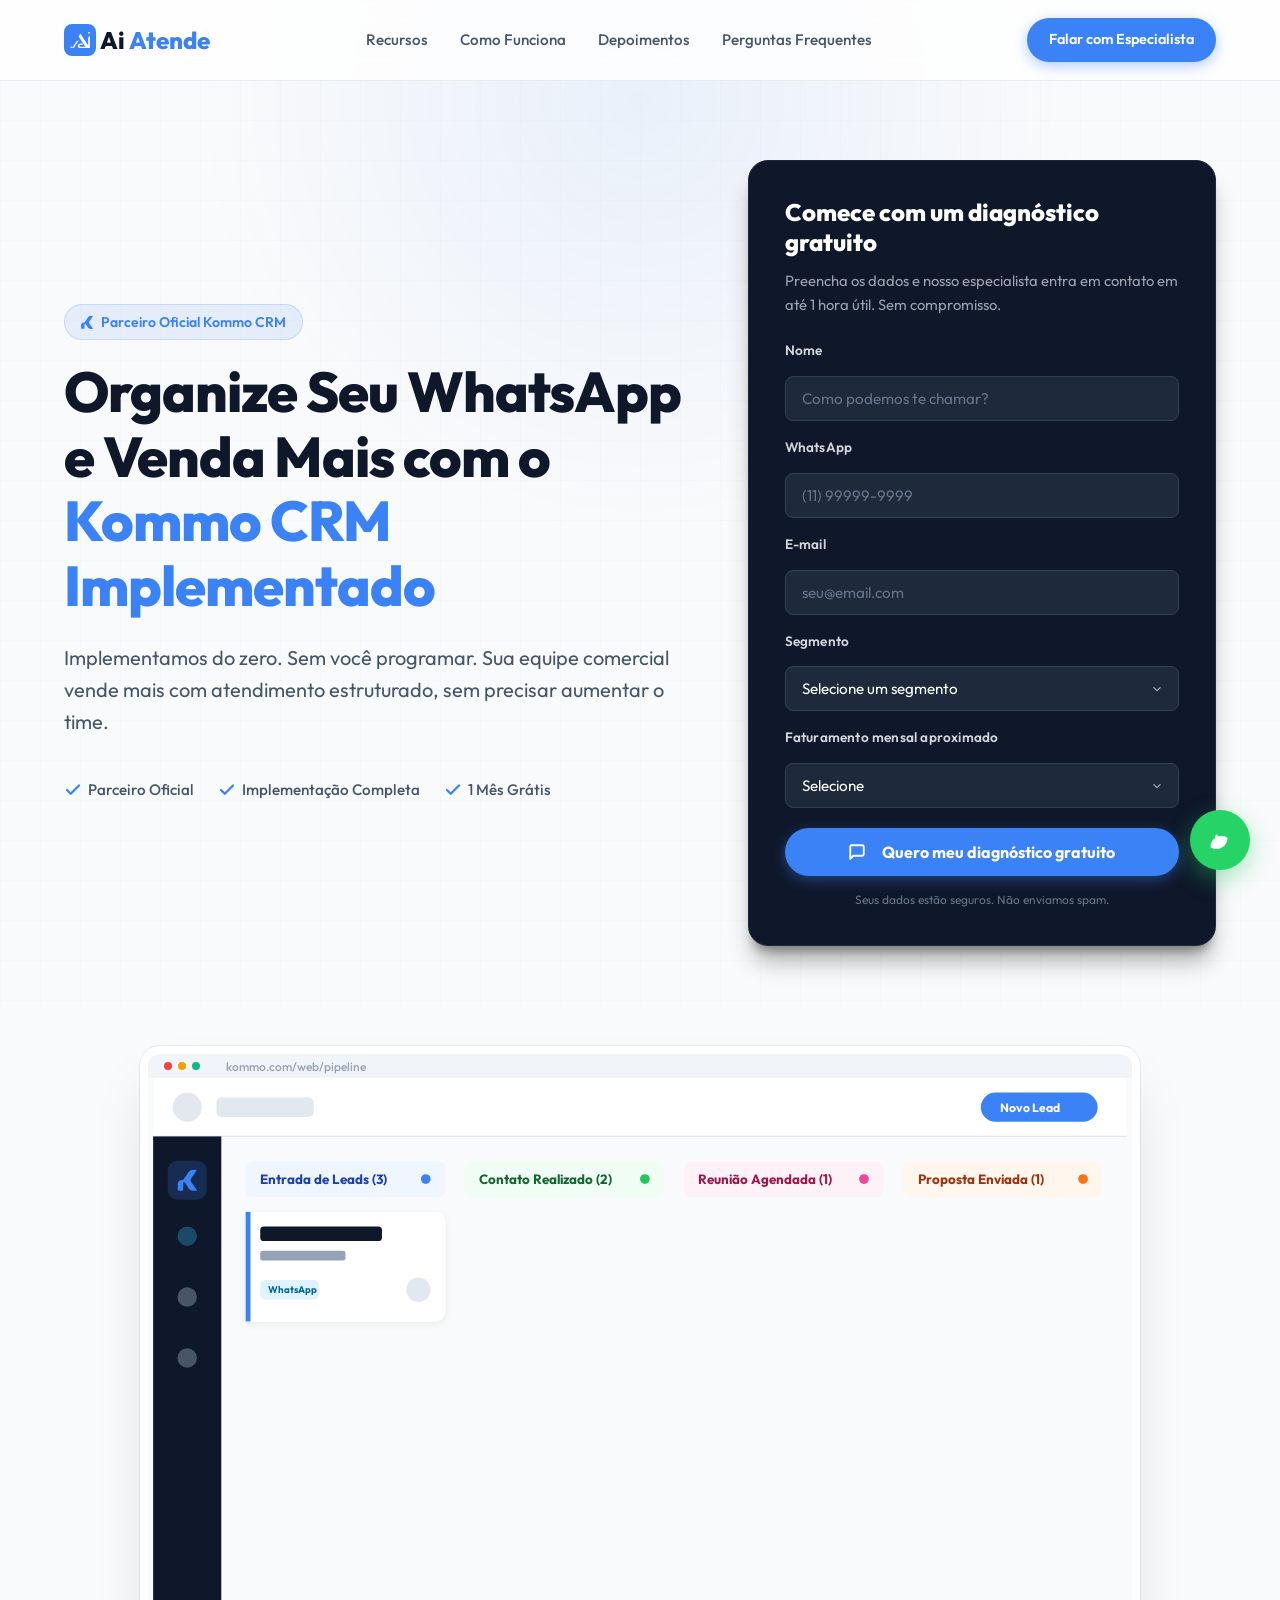
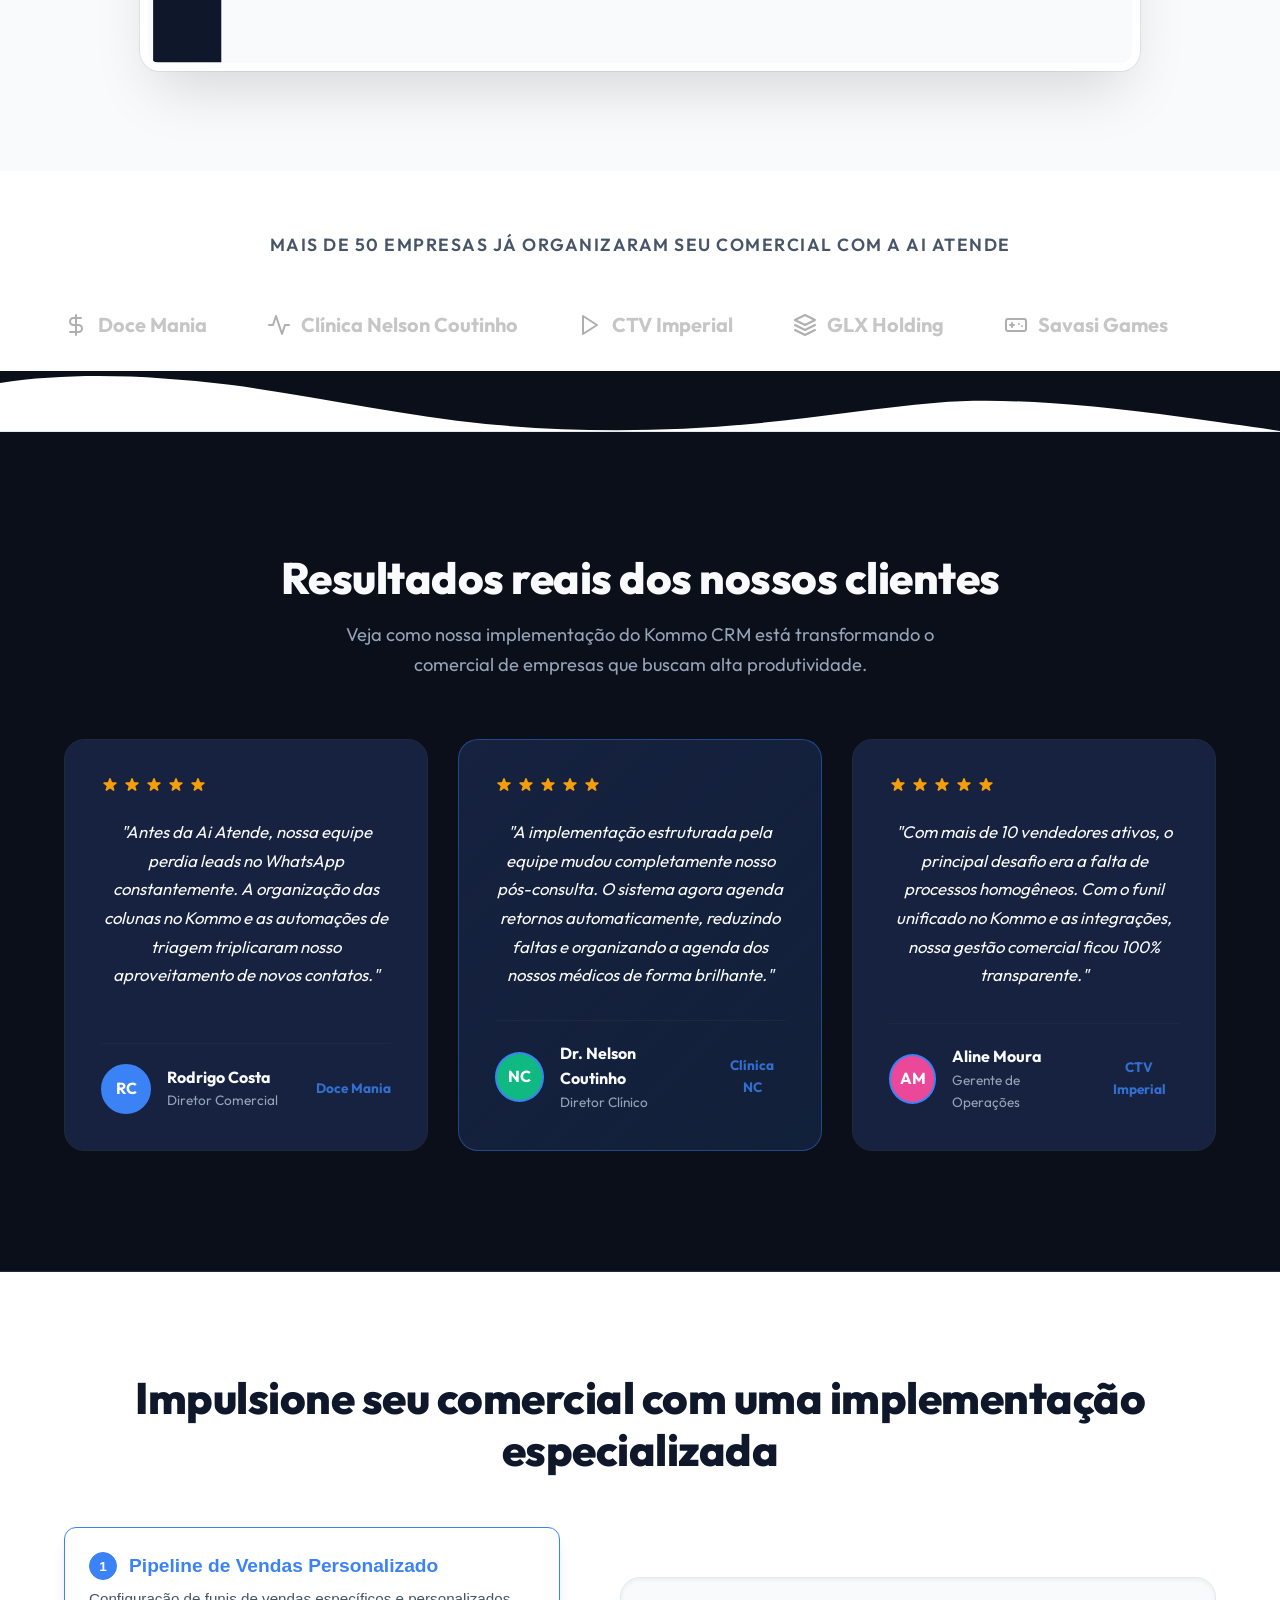
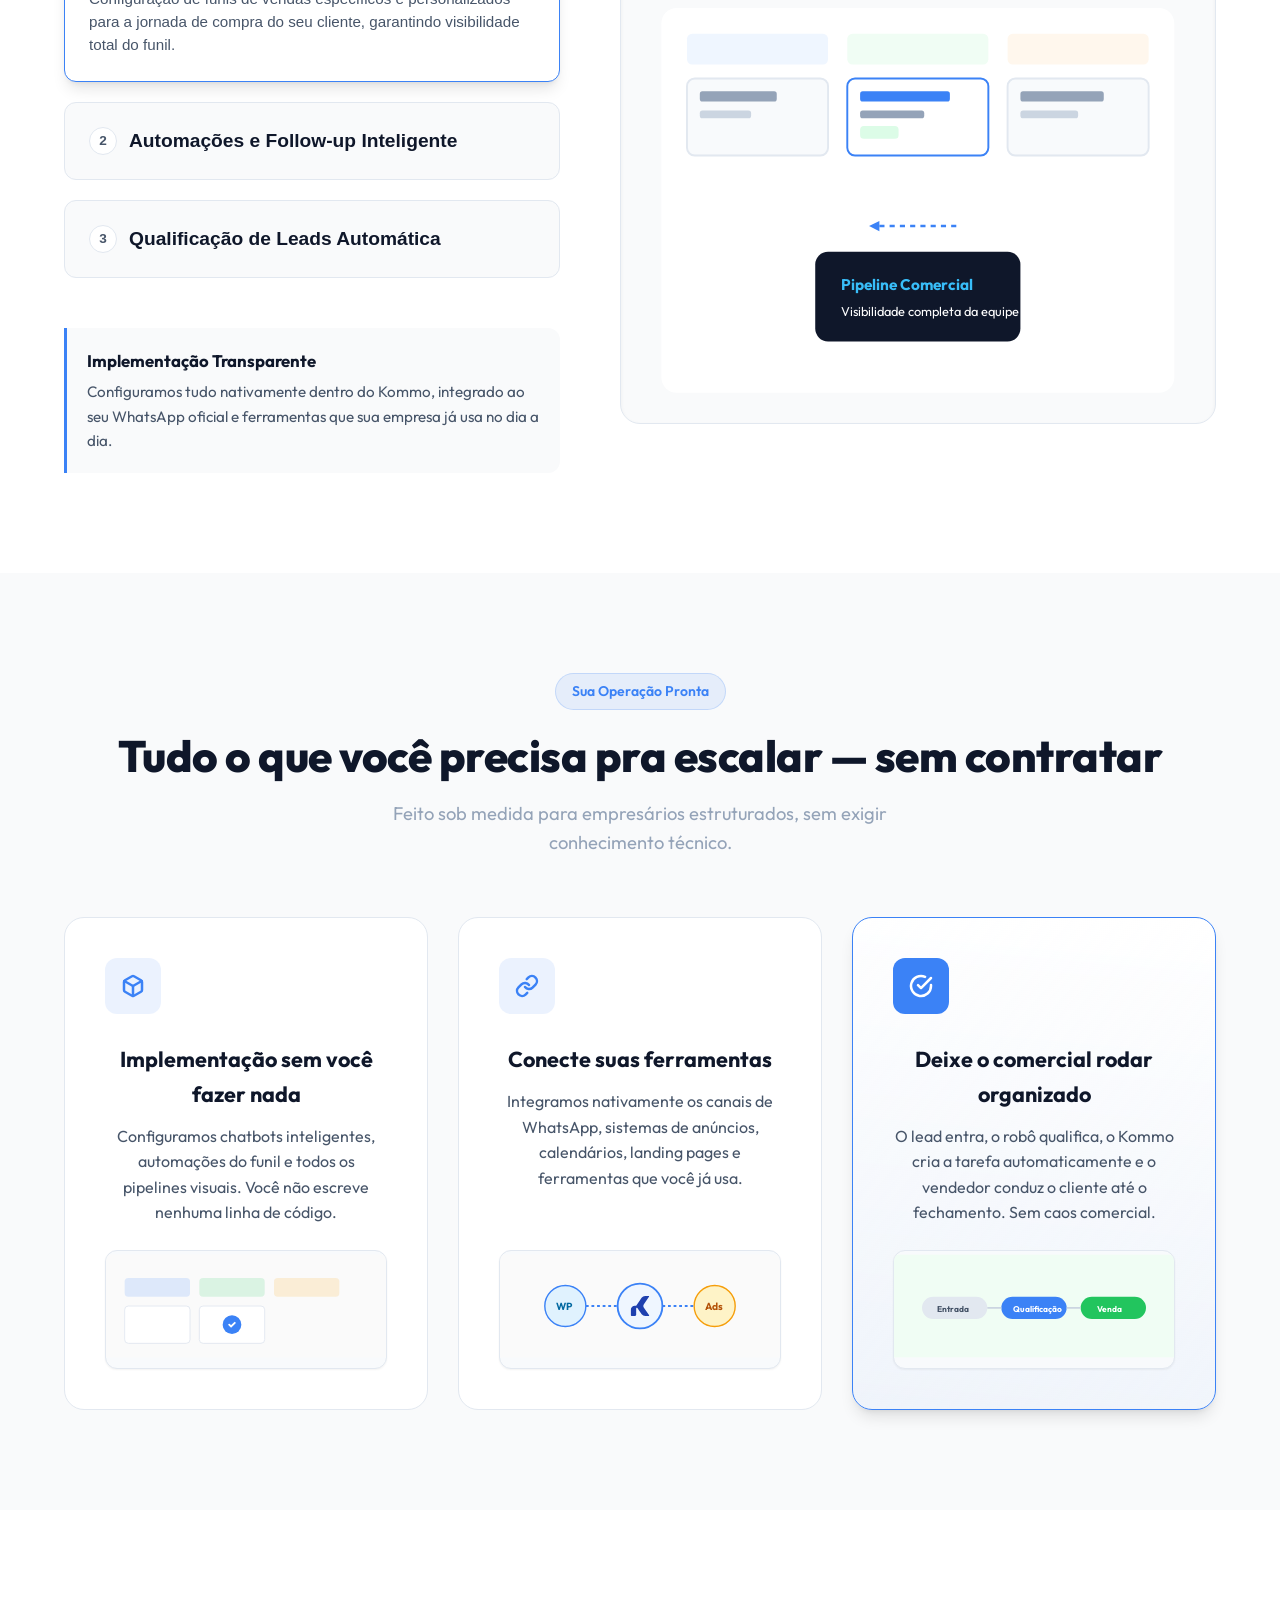
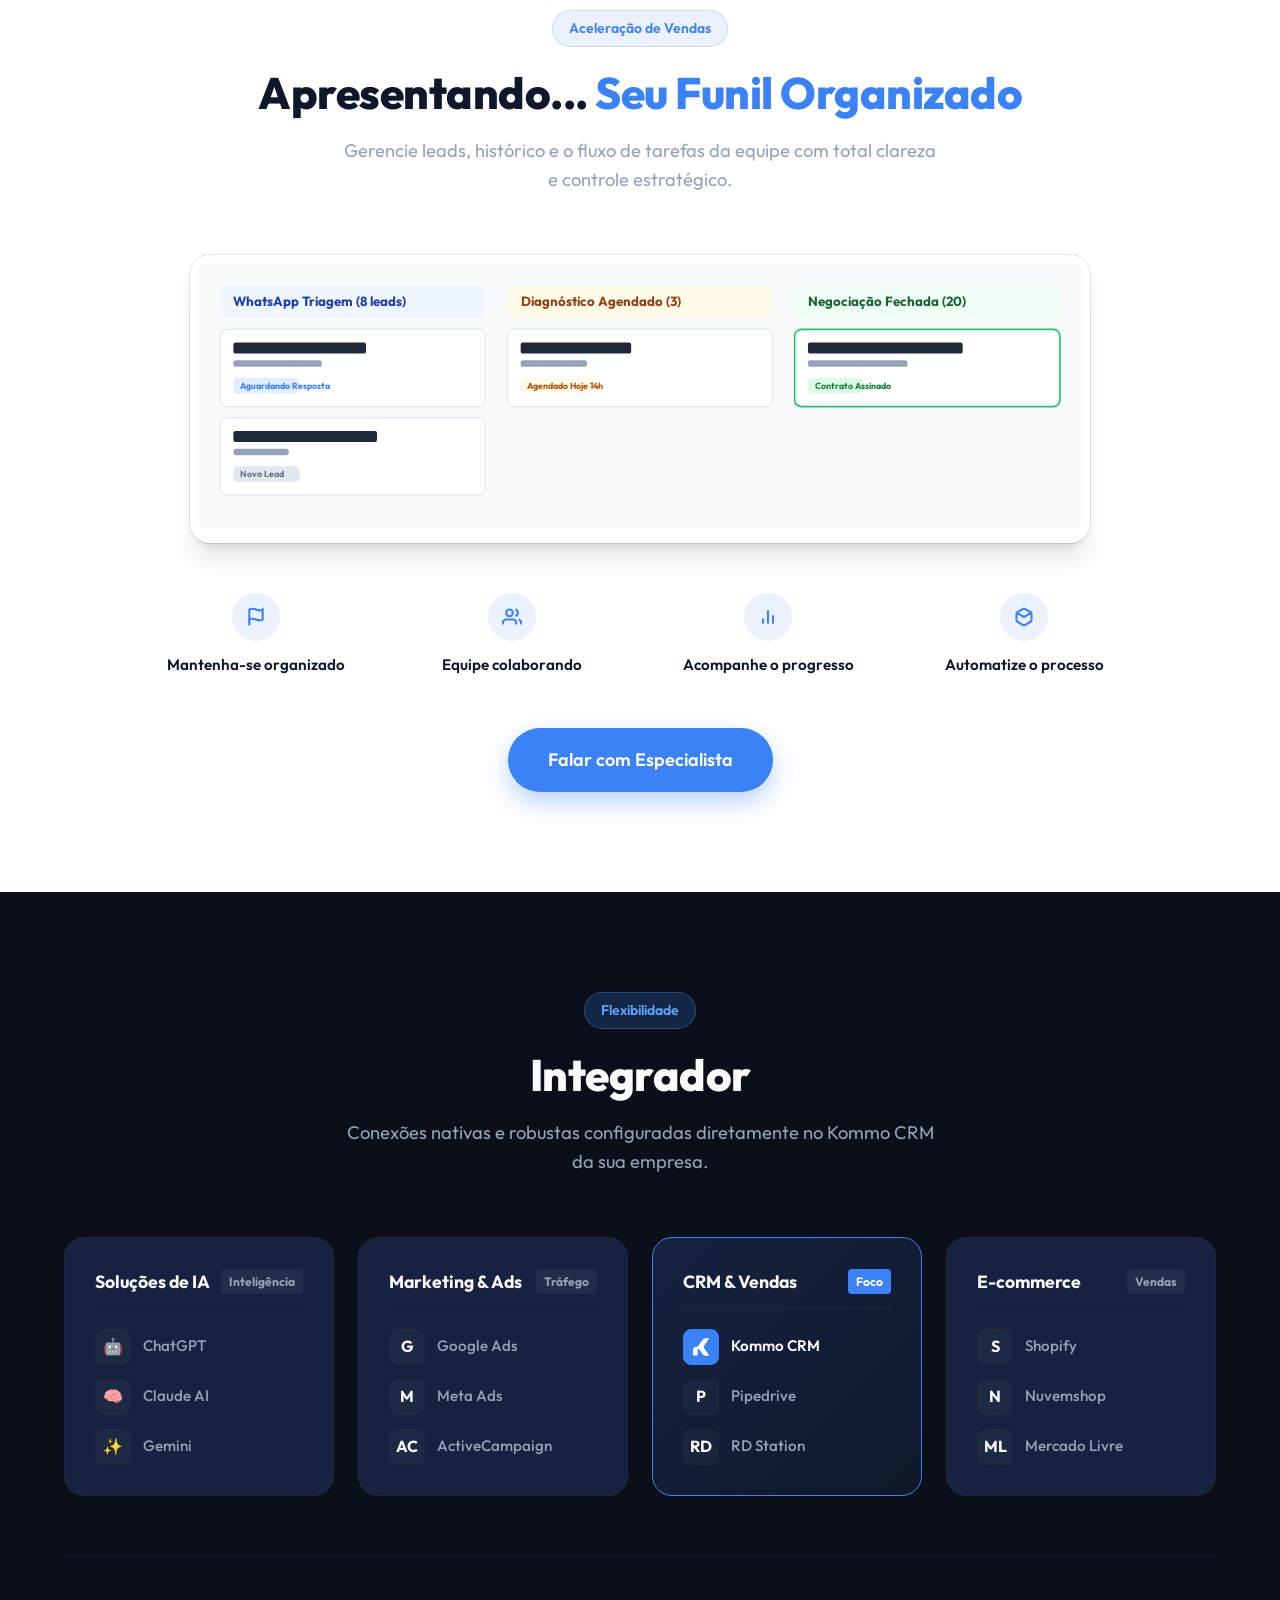
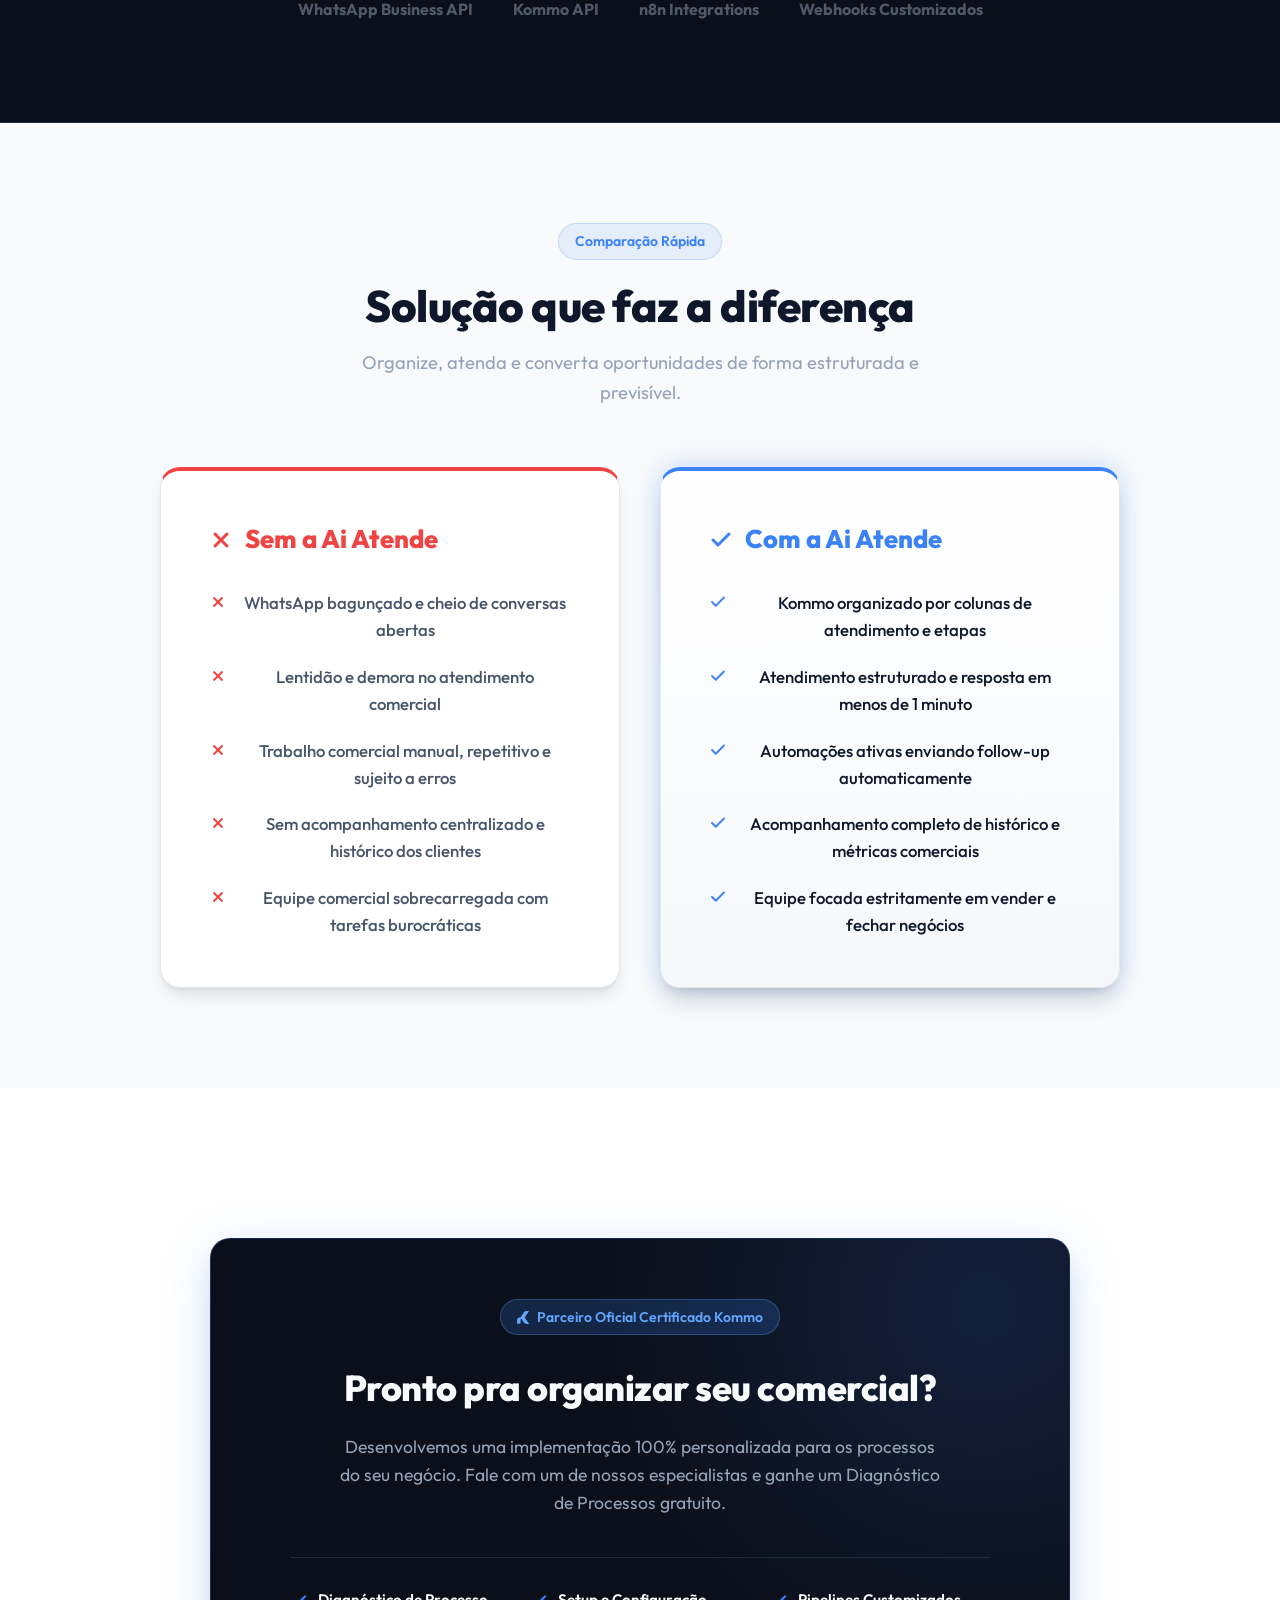
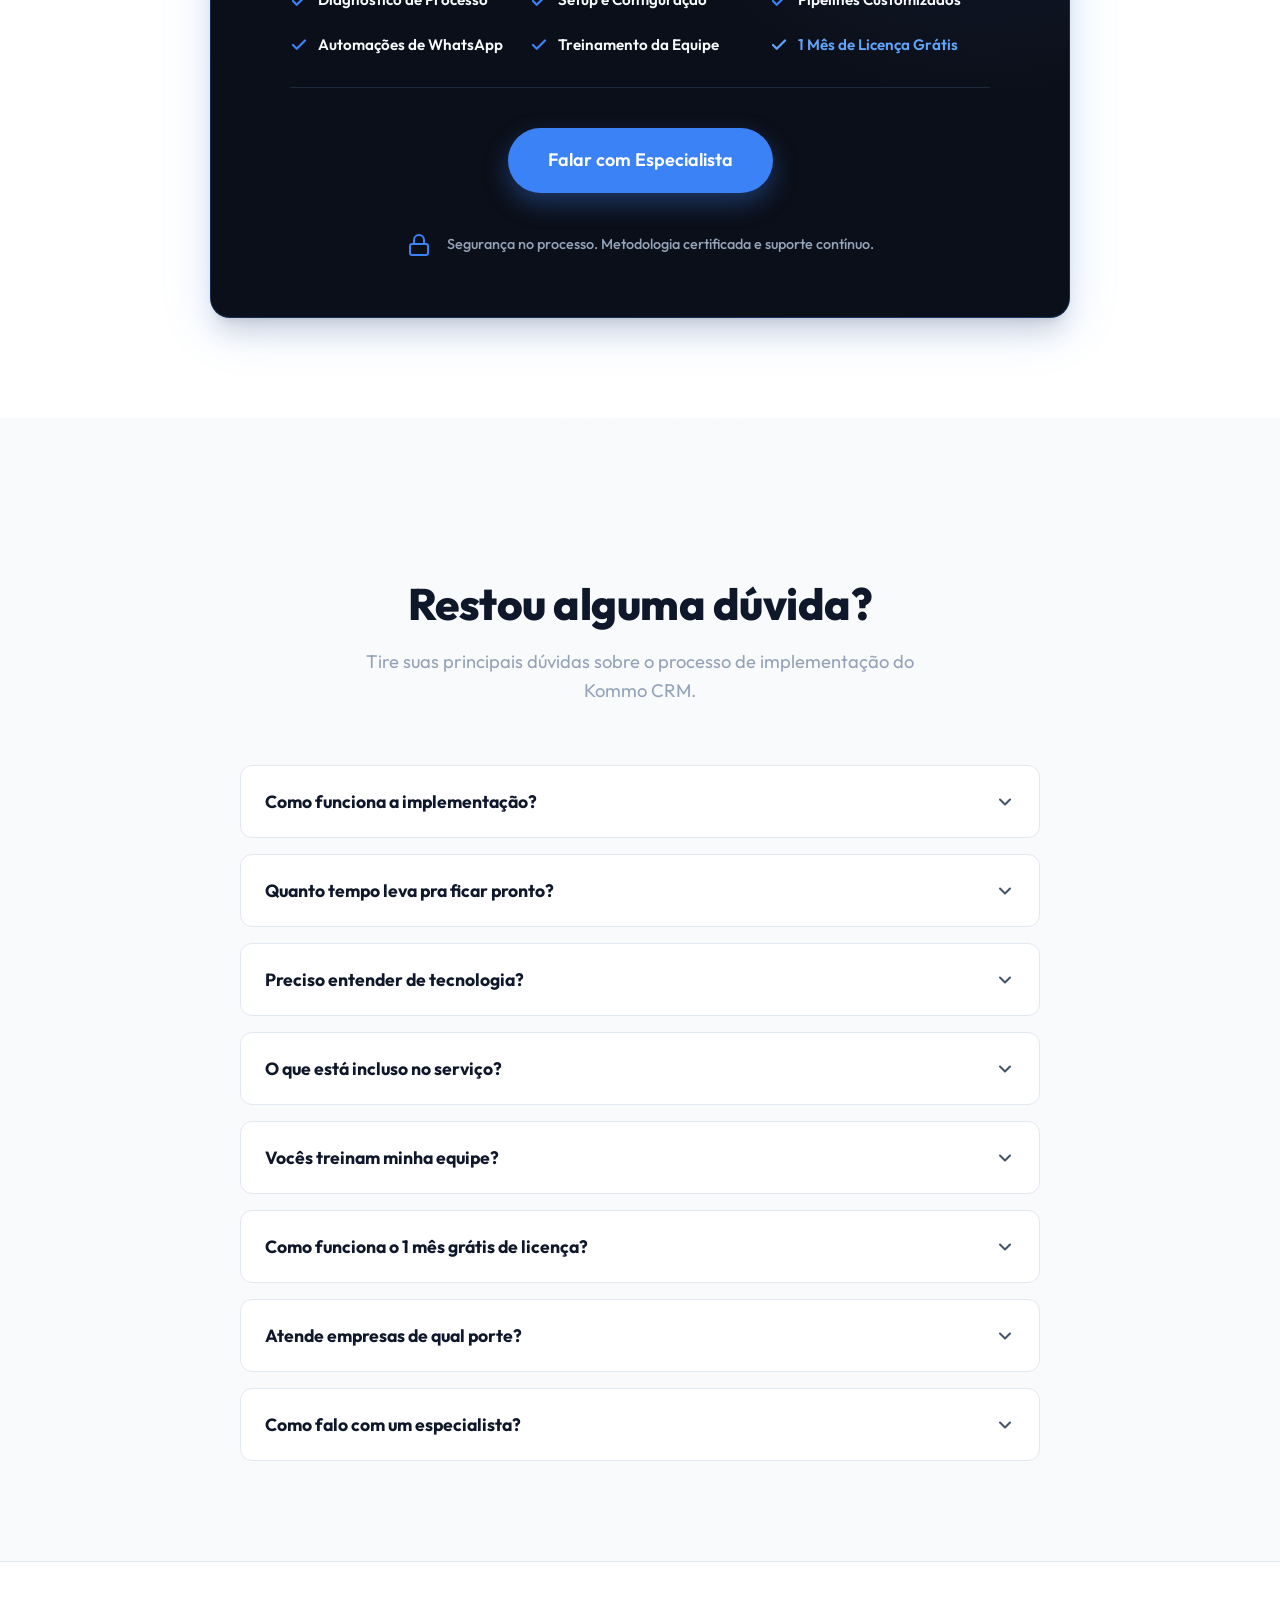
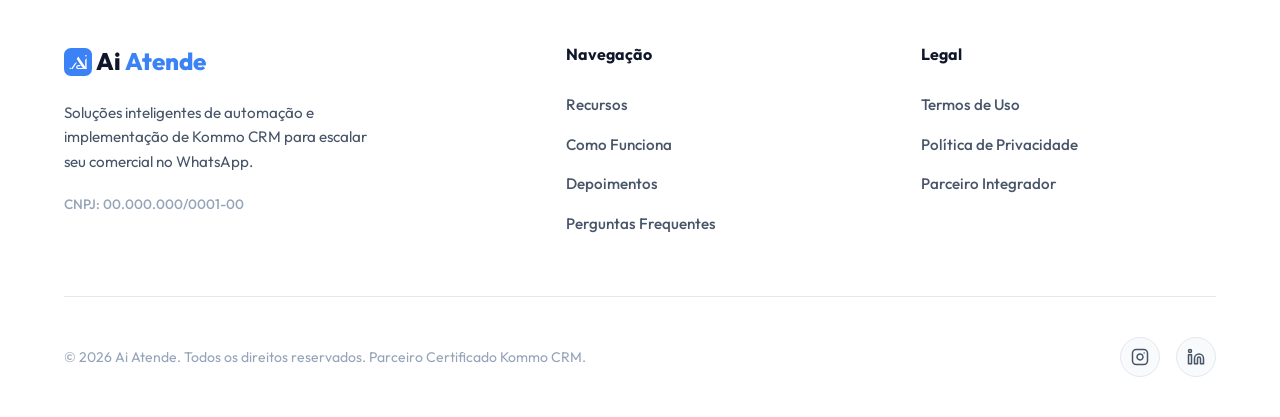
==== index.html @ 6efe4f8d "feat: implementar formulario fixo escuro no Hero (layout dividido)" ====
<!DOCTYPE html>
<html lang="pt-BR">
<head>
  <meta charset="UTF-8">
  <meta name="viewport" content="width=device-width, initial-scale=1.0">
  <meta name="description" content="Ai Atende - Implementação especializada de Kommo CRM no WhatsApp. Automatize seu comercial, organize seu funil de vendas e venda mais.">
  <title>Ai Atende | Parceiro Oficial Kommo CRM - Implementação de WhatsApp CRM</title>
  
  <!-- CSS Link -->
  <link rel="stylesheet" href="css/style.css">
  
  <!-- Preconnect to Google Fonts -->
  <link rel="preconnect" href="https://fonts.googleapis.com">
  <link rel="preconnect" href="https://fonts.gstatic.com" crossorigin>
  
  <!-- SEO Favicon -->
  <link rel="icon" type="image/svg+xml" href="data:image/svg+xml,%3Csvg xmlns='http://www.w3.org/2000/svg' viewBox='0 0 100 100'%3E%3Crect x='8' y='72' width='6' height='6' rx='1.5' fill='%233B82F6'/%3E%3Cpath d='M 15 78 L 22 78 L 44 45 L 33 51 Z' fill='%233B82F6'/%3E%3Cpath d='M 42 30 L 49 18 L 89 78 L 74 78 Z' fill='%233B82F6'/%3E%3Cpath d='M 82 35 L 89 25 L 89 78 L 82 78 Z' fill='%233B82F6'/%3E%3Cpath d='M 74 78 L 46 78 C 42 78 39 75 39 71 C 39 64 43 59 50 59 L 61 59 L 57 65 L 50 65 C 47 65 45 67 45 70 C 45 72 46 73 48 73 L 71 73 Z' fill='%233B82F6'/%3E%3Crect x='82' y='11' width='7' height='7' rx='2' fill='%233B82F6'/%3E%3C/svg%3E">
</head>
<body>

  <!-- SECTION 1 — HEADER (Sticky) -->
  <header class="header" id="header">
    <div class="container header-container">
      <a href="#" class="logo-link" aria-label="Ai Atende Home">
        <div class="logo-text">
          <svg width="32" height="32" viewBox="0 0 32 32" fill="none" xmlns="http://www.w3.org/2000/svg" aria-hidden="true">
            <rect width="32" height="32" rx="8" fill="#3B82F6"/>
            <g transform="translate(4.5, 5.3) scale(0.24)">
              <rect x="8" y="72" width="6" height="6" rx="1.5" fill="white"/>
              <path d="M 15 78 L 22 78 L 44 45 L 33 51 Z" fill="white"/>
              <path d="M 42 30 L 49 18 L 89 78 L 74 78 Z" fill="white"/>
              <path d="M 82 35 L 89 25 L 89 78 L 82 78 Z" fill="white"/>
              <path d="M 74 78 L 46 78 C 42 78 39 75 39 71 C 39 64 43 59 50 59 L 61 59 L 57 65 L 50 65 C 47 65 45 67 45 70 C 45 72 46 73 48 73 L 71 73 Z" fill="white"/>
              <rect x="82" y="11" width="7" height="7" rx="2" fill="white"/>
            </g>
          </svg>
          Ai<span>Atende</span>
        </div>
      </a>
      
      <nav aria-label="Navegação Principal">
        <ul class="nav-menu" id="nav-menu">
          <li><a href="#recursos" class="nav-link">Recursos</a></li>
          <li><a href="#como-funciona" class="nav-link">Como Funciona</a></li>
          <li><a href="#depoimentos" class="nav-link">Depoimentos</a></li>
          <li><a href="#faq" class="nav-link">Perguntas Frequentes</a></li>
        </ul>
      </nav>

      <div style="display: flex; align-items: center; gap: 16px;">
        <a href="https://wa.me/558193830343?text=Ol%C3%A1%2C%20gostaria%20de%20solicitar%20um%20diagn%C3%B3stico%20de%20WhatsApp%20CRM%20para%20minha%20empresa." class="btn btn-primary" target="_blank" rel="noopener noreferrer">Falar com Especialista</a>
        <button class="menu-toggle" id="menu-toggle" aria-label="Abrir menu de navegação" aria-expanded="false" aria-controls="nav-menu">
          <svg width="24" height="24" viewBox="0 0 24 24" fill="none" stroke="currentColor" stroke-width="2.5" stroke-linecap="round" stroke-linejoin="round">
            <line x1="3" y1="12" x2="21" y2="12"></line>
            <line x1="3" y1="6" x2="21" y2="6"></line>
            <line x1="3" y1="18" x2="21" y2="18"></line>
          </svg>
        </button>
      </div>
    </div>
  </header>

  <!-- SECTION 2 — HERO DIVIDIDO COM FORMULÁRIO -->
  <section class="hero">
    <div class="container">
      <div class="hero-split">
        <div class="hero-content">
          <div class="badge">
            <svg width="12" height="13" viewBox="0 0 20 22" fill="none" xmlns="http://www.w3.org/2000/svg" style="color: #3B82F6;">
              <path d="M19.6 21.8h-4a5 5 0 0 1-3.8-2L9.2 16l-2-2.9a.8.8 0 0 0-1.3.5v6.9a1.2 1.2 0 0 1-1.2 1.2H1.2A1.2 1.2 0 0 1 0 20.6v-5.2a4.6 4.6 0 0 1 4.6-4.6h1l.3-.2 3.3-4.8 2.5-3.6a5 5 0 0 1 3.8-2h4a.4.4 0 0 1 .3.6L14 9.3a3 3 0 0 0 0 3.2l6 8.7a.4.4 0 0 1-.3.6" fill="currentColor"/>
            </svg>
            Parceiro Oficial Kommo CRM
          </div>
          <h1 class="hero-title">
            Organize Seu WhatsApp e Venda Mais com o<br>
            <span class="text-primary">Kommo CRM Implementado</span>
          </h1>
          <p class="hero-subtitle">
            Implementamos do zero. Sem você programar. Sua equipe comercial vende mais com atendimento estruturado, sem precisar aumentar o time.
          </p>
          <ul class="hero-benefits">
            <li>
              <svg width="16" height="16" viewBox="0 0 24 24" fill="none" stroke="currentColor" stroke-width="3" stroke-linecap="round" stroke-linejoin="round"><polyline points="20 6 9 17 4 12"></polyline></svg>
              Parceiro Oficial
            </li>
            <li>
              <svg width="16" height="16" viewBox="0 0 24 24" fill="none" stroke="currentColor" stroke-width="3" stroke-linecap="round" stroke-linejoin="round"><polyline points="20 6 9 17 4 12"></polyline></svg>
              Implementação Completa
            </li>
            <li>
              <svg width="16" height="16" viewBox="0 0 24 24" fill="none" stroke="currentColor" stroke-width="3" stroke-linecap="round" stroke-linejoin="round"><polyline points="20 6 9 17 4 12"></polyline></svg>
              1 Mês Grátis
            </li>
          </ul>
        </div>
        
        <div class="hero-form-container">
          <div class="lead-form-card">
            <h3>Comece com um diagnóstico gratuito</h3>
            <p>Preencha os dados e nosso especialista entra em contato em até 1 hora útil. Sem compromisso.</p>
            <form id="hero-diagnostic-form" novalidate>
              <div class="form-group">
                <label for="hero-lead-name">Nome</label>
                <input type="text" id="hero-lead-name" class="form-control" placeholder="Como podemos te chamar?" required>
              </div>
              <div class="form-group">
                <label for="hero-lead-phone">WhatsApp</label>
                <input type="tel" id="hero-lead-phone" class="form-control" placeholder="(11) 99999-9999" required>
              </div>
              <div class="form-group">
                <label for="hero-lead-email">E-mail</label>
                <input type="email" id="hero-lead-email" class="form-control" placeholder="seu@email.com" required>
              </div>
              <div class="form-group">
                <label for="hero-lead-segment">Segmento</label>
                <select id="hero-lead-segment" class="form-control" required>
                  <option value="" disabled selected>Selecione um segmento</option>
                  <option value="Serviços">Serviços / Consultoria</option>
                  <option value="E-commerce">E-commerce / Loja Física</option>
                  <option value="Saúde/Clínicas">Saúde / Clínicas</option>
                  <option value="Imobiliário">Imobiliário / Construtoras</option>
                  <option value="Infoprodutos">Infoprodutos / Educação</option>
                  <option value="Outros">Outros</option>
                </select>
              </div>
              <div class="form-group">
                <label for="hero-lead-revenue">Faturamento mensal aproximado</label>
                <select id="hero-lead-revenue" class="form-control" required>
                  <option value="" disabled selected>Selecione</option>
                  <option value="Até R$ 10k/mês">Até R$ 10k/mês</option>
                  <option value="R$ 10k a R$ 50k/mês">R$ 10k a R$ 50k/mês</option>
                  <option value="R$ 50k a R$ 200k/mês">R$ 50k a R$ 200k/mês</option>
                  <option value="Acima de R$ 200k/mês">Acima de R$ 200k/mês</option>
                </select>
              </div>
              <button type="submit" class="btn btn-primary btn-block" id="hero-submit-btn">
                <svg width="18" height="18" viewBox="0 0 24 24" fill="none" stroke="currentColor" stroke-width="2.5" stroke-linecap="round" stroke-linejoin="round" style="margin-right: 8px;">
                  <path d="M21 15a2 2 0 0 1-2 2H7l-4 4V5a2 2 0 0 1 2-2h14a2 2 0 0 1 2 2z"></path>
                </svg>
                Quero meu diagnóstico gratuito
              </button>
              <p class="form-disclaimer">Seus dados estão seguros. Não enviamos spam.</p>
            </form>
          </div>
        </div>
      </div>
    </div>
  </section>

  <!-- SECTION 3 — MOCKUP DO PRODUTO -->
  <section class="mockup-section">
    <div class="container">
      <div class="mockup-wrapper">
        <div class="mockup-header-bar">
          <div class="mockup-dot red"></div>
          <div class="mockup-dot yellow"></div>
          <div class="mockup-dot green"></div>
          <div style="margin-left: 20px; font-size: 0.75rem; color: #94A3B8; font-weight: 500;">kommo.com/web/pipeline</div>
        </div>
        <!-- Custom visual mockup vector -->
        <svg class="mockup-content" viewBox="0 0 800 480" fill="none" xmlns="http://www.w3.org/2000/svg">
          <rect width="800" height="480" fill="#F8FAFC"/>
          <!-- Top nav dashboard -->
          <rect x="0" y="0" width="800" height="48" fill="#FFFFFF"/>
          <line x1="0" y1="48" x2="800" y2="48" stroke="#E2E8F0" stroke-width="1"/>
          <circle cx="28" cy="24" r="12" fill="#E2E8F0"/>
          <rect x="52" y="16" width="80" height="16" rx="4" fill="#E2E8F0"/>
          
          <rect x="680" y="12" width="96" height="24" rx="12" fill="#3B82F6"/>
          <text x="696" y="28" fill="white" font-family="Outfit" font-size="10" font-weight="bold">Novo Lead</text>
          
          <!-- Side nav -->
          <rect x="0" y="48" width="56" height="432" fill="#0F172A"/>
          <rect x="12" y="68" width="32" height="32" rx="8" fill="#3B82F6" fill-opacity="0.2"/>
          <svg x="20" y="75" width="16" height="18" viewBox="0 0 20 22" fill="none" xmlns="http://www.w3.org/2000/svg">
            <path d="M19.6 21.8h-4a5 5 0 0 1-3.8-2L9.2 16l-2-2.9a.8.8 0 0 0-1.3.5v6.9a1.2 1.2 0 0 1-1.2 1.2H1.2A1.2 1.2 0 0 1 0 20.6v-5.2a4.6 4.6 0 0 1 4.6-4.6h1l.3-.2 3.3-4.8 2.5-3.6a5 5 0 0 1 3.8-2h4a.4.4 0 0 1 .3.6L14 9.3a3 3 0 0 0 0 3.2l6 8.7a.4.4 0 0 1-.3.6" fill="#3B82F6"/>
          </svg>
          <circle cx="28" cy="130" r="8" fill="#38BDF8" fill-opacity="0.3"/>
          <circle cx="28" cy="180" r="8" fill="#475569"/>
          <circle cx="28" cy="230" r="8" fill="#475569"/>
          
          <!-- Pipeline Columns -->
          <!-- Col 1 -->
          <rect x="76" y="68" width="164" height="30" rx="6" fill="#EFF6FF"/>
          <text x="88" y="87" fill="#1E40AF" font-family="Outfit" font-size="11" font-weight="700">Entrada de Leads (3)</text>
          <circle cx="224" cy="83" r="4" fill="#3B82F6"/>
          
          <!-- Lead Card 1 -->
          <g filter="url(#shadow-card)">
            <rect x="76" y="110" width="164" height="90" rx="8" fill="#FFFFFF"/>
            <rect x="88" y="122" width="100" height="12" rx="3" fill="#0F172A"/>
            <rect x="88" y="142" width="70" height="8" rx="2" fill="#94A3B8"/>
            <!-- Tags -->
            <rect x="88" y="166" width="48" height="16" rx="4" fill="#E0F2FE"/>
            <text x="94" y="177" fill="#0369A1" font-family="Outfit" font-size="8" font-weight="700">WhatsApp</text>
            <!-- User photo placeholder -->
            <circle cx="218" cy="174" r="10" fill="#E2E8F0"/>
            <path d="M76 110h4v90h-4z" fill="#3B82F6"/>
          </g>

          <!-- Lead Card 2 -->
          <g filter="url(#shadow-card)">
            <rect x="76" y="212" width="164" height="90" rx="8" fill="#FFFFFF"/>
            <rect x="88" y="224" width="85" height="12" rx="3" fill="#0F172A"/>
            <rect x="88" y="244" width="50" height="8" rx="2" fill="#94A3B8"/>
            <rect x="88" y="268" width="40" height="16" rx="4" fill="#FEF3C7"/>
            <text x="94" y="279" fill="#D97706" font-family="Outfit" font-size="8" font-weight="700">Filtro R$50k</text>
            <circle cx="218" cy="276" r="10" fill="#CBD5E1"/>
            <path d="M76 212h4v90h-4z" fill="#3B82F6"/>
          </g>

          <!-- Col 2 -->
          <rect x="256" y="68" width="164" height="30" rx="6" fill="#F0FDF4"/>
          <text x="268" y="87" fill="#166534" font-family="Outfit" font-size="11" font-weight="700">Contato Realizado (2)</text>
          <circle cx="404" cy="83" r="4" fill="#22C55E"/>

          <!-- Lead Card 3 -->
          <g filter="url(#shadow-card)">
            <rect x="256" y="110" width="164" height="90" rx="8" fill="#FFFFFF"/>
            <rect x="268" y="122" width="110" height="12" rx="3" fill="#0F172A"/>
            <rect x="268" y="142" width="80" height="8" rx="2" fill="#94A3B8"/>
            <rect x="268" y="166" width="54" height="16" rx="4" fill="#DCFCE7"/>
            <text x="274" y="177" fill="#15803D" font-family="Outfit" font-size="8" font-weight="700">Aguard. Retorno</text>
            <circle cx="398" cy="174" r="10" fill="#FEE2E2"/>
            <path d="M256 110h4v90h-4z" fill="#22C55E"/>
          </g>

          <!-- Col 3 -->
          <rect x="436" y="68" width="164" height="30" rx="6" fill="#FDF2F8"/>
          <text x="448" y="87" fill="#9D174D" font-family="Outfit" font-size="11" font-weight="700">Reunião Agendada (1)</text>
          <circle cx="584" cy="83" r="4" fill="#EC4899"/>

          <!-- Lead Card 4 -->
          <g filter="url(#shadow-card)">
            <rect x="436" y="110" width="164" height="90" rx="8" fill="#FFFFFF"/>
            <rect x="48" y="0" width="0" height="0"/> <!-- Empty dummy -->
            <rect x="448" y="122" width="95" height="12" rx="3" fill="#0F172A"/>
            <rect x="448" y="142" width="60" height="8" rx="2" fill="#94A3B8"/>
            <rect x="448" y="166" width="58" height="16" rx="4" fill="#FCE7F3"/>
            <text x="454" y="177" fill="#C2185B" font-family="Outfit" font-size="8" font-weight="700">Diagnóstico</text>
            <circle cx="578" cy="174" r="10" fill="#E0F2FE"/>
            <path d="M436 110h4v90h-4z" fill="#EC4899"/>
          </g>

          <!-- Col 4 -->
          <rect x="616" y="68" width="164" height="30" rx="6" fill="#FFF7ED"/>
          <text x="628" y="87" fill="#9A3412" font-family="Outfit" font-size="11" font-weight="700">Proposta Enviada (1)</text>
          <circle cx="764" cy="83" r="4" fill="#F97316"/>

          <!-- Lead Card 5 -->
          <g filter="url(#shadow-card)">
            <rect x="616" y="110" width="164" height="90" rx="8" fill="#FFFFFF"/>
            <rect x="628" y="122" width="115" height="12" rx="3" fill="#0F172A"/>
            <rect x="628" y="142" width="75" height="8" rx="2" fill="#94A3B8"/>
            <rect x="628" y="166" width="50" height="16" rx="4" fill="#FFEDD5"/>
            <text x="634" y="177" fill="#C2410C" font-family="Outfit" font-size="8" font-weight="700">Em Negociação</text>
            <circle cx="758" cy="174" r="10" fill="#D1FAE5"/>
            <path d="M616 110h4v90h-4z" fill="#F97316"/>
          </g>

          <!-- Filter Definitions -->
          <defs>
            <filter id="shadow-card" x="72" y="108" width="172" height="98" filterUnits="userSpaceOnUse" color-interpolation-filters="sRGB">
              <feFlood flood-opacity="0" result="BackgroundImageFix"/>
              <feColorMatrix in="SourceAlpha" type="matrix" values="0 0 0 0 0 0 0 0 0 0 0 0 0 0 0 0 0 0 127 0" result="hardAlpha"/>
              <feOffset dy="2"/>
              <feGaussianBlur stdDeviation="3"/>
              <feComposite in2="hardAlpha" operator="out"/>
              <feColorMatrix type="matrix" values="0 0 0 0 0.0588 0 0 0 0 0.0902 0 0 0 0 0.165 0 0 0 0.06 0"/>
              <feBlend mode="normal" in2="BackgroundImageFix" result="effect1_dropShadow"/>
              <feBlend mode="normal" in="SourceGraphic" in2="effect1_dropShadow" result="shape"/>
            </filter>
          </defs>
        </svg>
      </div>
    </div>
  </section>

  <!-- SECTION 4 — FAIXA DE LOGOS -->
  <section class="logos-section text-center">
    <div class="container">
      <h2 class="logos-title">Mais de 50 empresas já organizaram seu comercial com a Ai Atende</h2>
      <div class="logos-slider-container">
        <div class="logos-track">
          <!-- Logo 1: Doce Mania -->
          <div class="logo-item">
            <svg class="logo-icon" width="24" height="24" viewBox="0 0 24 24" fill="none" stroke="currentColor" stroke-width="2" stroke-linecap="round" stroke-linejoin="round"><path d="M12 2v20M17 5H9.5a3.5 3.5 0 0 0 0 7h5a3.5 3.5 0 0 1 0 7H6"></path></svg>
            Doce Mania
          </div>
          <!-- Logo 2: Clínica Nelson Coutinho -->
          <div class="logo-item">
            <svg class="logo-icon" width="24" height="24" viewBox="0 0 24 24" fill="none" stroke="currentColor" stroke-width="2" stroke-linecap="round" stroke-linejoin="round"><path d="M22 12h-4l-3 9L9 3l-3 9H2"></path></svg>
            Clínica Nelson Coutinho
          </div>
          <!-- Logo 3: CTV Imperial -->
          <div class="logo-item">
            <svg class="logo-icon" width="24" height="24" viewBox="0 0 24 24" fill="none" stroke="currentColor" stroke-width="2" stroke-linecap="round" stroke-linejoin="round"><polygon points="5 3 19 12 5 21 5 3"></polygon></svg>
            CTV Imperial
          </div>
          <!-- Logo 4: GLX -->
          <div class="logo-item">
            <svg class="logo-icon" width="24" height="24" viewBox="0 0 24 24" fill="none" stroke="currentColor" stroke-width="2" stroke-linecap="round" stroke-linejoin="round"><polygon points="12 2 2 7 12 12 22 7 12 2"></polygon><polyline points="2 17 12 22 22 17"></polyline><polyline points="2 12 12 17 22 12"></polyline></svg>
            GLX Holding
          </div>
          <!-- Logo 5: Savasi Games -->
          <div class="logo-item">
            <svg class="logo-icon" width="24" height="24" viewBox="0 0 24 24" fill="none" stroke="currentColor" stroke-width="2" stroke-linecap="round" stroke-linejoin="round"><rect x="2" y="6" width="20" height="12" rx="2"></rect><path d="M6 12h4M8 10v4M15 11v.01M18 13v.01"></path></svg>
            Savasi Games
          </div>
          <!-- Logo 6: Mutirão da Visão -->
          <div class="logo-item">
            <svg class="logo-icon" width="24" height="24" viewBox="0 0 24 24" fill="none" stroke="currentColor" stroke-width="2" stroke-linecap="round" stroke-linejoin="round"><path d="M1 12s4-8 11-8 11 8 11 8-4 8-11 8-11-8-11-8z"></path><circle cx="12" cy="12" r="3"></circle></svg>
            Mutirão da Visão
          </div>
          
          <!-- Duplicate set for infinite loop visual effect -->
          <div class="logo-item">
            <svg class="logo-icon" width="24" height="24" viewBox="0 0 24 24" fill="none" stroke="currentColor" stroke-width="2" stroke-linecap="round" stroke-linejoin="round"><path d="M12 2v20M17 5H9.5a3.5 3.5 0 0 0 0 7h5a3.5 3.5 0 0 1 0 7H6"></path></svg>
            Doce Mania
          </div>
          <div class="logo-item">
            <svg class="logo-icon" width="24" height="24" viewBox="0 0 24 24" fill="none" stroke="currentColor" stroke-width="2" stroke-linecap="round" stroke-linejoin="round"><path d="M22 12h-4l-3 9L9 3l-3 9H2"></path></svg>
            Clínica Nelson Coutinho
          </div>
          <div class="logo-item">
            <svg class="logo-icon" width="24" height="24" viewBox="0 0 24 24" fill="none" stroke="currentColor" stroke-width="2" stroke-linecap="round" stroke-linejoin="round"><polygon points="5 3 19 12 5 21 5 3"></polygon></svg>
            CTV Imperial
          </div>
          <div class="logo-item">
            <svg class="logo-icon" width="24" height="24" viewBox="0 0 24 24" fill="none" stroke="currentColor" stroke-width="2" stroke-linecap="round" stroke-linejoin="round"><polygon points="12 2 2 7 12 12 22 7 12 2"></polygon><polyline points="2 17 12 22 22 17"></polyline><polyline points="2 12 12 17 22 12"></polyline></svg>
            GLX Holding
          </div>
          <div class="logo-item">
            <svg class="logo-icon" width="24" height="24" viewBox="0 0 24 24" fill="none" stroke="currentColor" stroke-width="2" stroke-linecap="round" stroke-linejoin="round"><rect x="2" y="6" width="20" height="12" rx="2"></rect><path d="M6 12h4M8 10v4M15 11v.01M18 13v.01"></path></svg>
            Savasi Games
          </div>
          <div class="logo-item">
            <svg class="logo-icon" width="24" height="24" viewBox="0 0 24 24" fill="none" stroke="currentColor" stroke-width="2" stroke-linecap="round" stroke-linejoin="round"><path d="M1 12s4-8 11-8 11 8 11 8-4 8-11 8-11-8-11-8z"></path><circle cx="12" cy="12" r="3"></circle></svg>
            Mutirão da Visão
          </div>
        </div>
      </div>
    </div>
    
    <!-- Wave curve transition clear to dark at the end of section -->
    <div class="wave-transition">
      <svg data-name="Layer 1" xmlns="http://www.w3.org/2000/svg" viewBox="0 0 1200 120" preserveAspectRatio="none">
        <path d="M321.39,56.44c58-10.79,114.16-30.13,172-41.86,82.39-16.72,168.19-17.73,250.45-.39C823.78,31,906.67,72,985.66,92.83c70.05,18.48,146.53,26.09,214.34,3V120H0V0C26.9,8.75,57.05,18.3,90.38,27.72,188,55.33,263.29,67.23,321.39,56.44Z" class="shape-fill"></path>
      </svg>
    </div>
  </section>

  <!-- SECTION 5 — DEPOIMENTOS (Fundo Escuro, cards horizontais) -->
  <section class="section section-dark testimonials-section" id="depoimentos">
    <div class="container text-center">
      <h2 class="section-title">Resultados reais dos nossos clientes</h2>
      <p class="section-subtitle">Veja como nossa implementação do Kommo CRM está transformando o comercial de empresas que buscam alta produtividade.</p>
      
      <div class="testimonials-grid">
        <!-- Testimonial 1 -->
        <div class="testimonial-card">
          <div>
            <div class="stars">
              <!-- SVG Star x5 -->
              <svg width="18" height="18" fill="currentColor" viewBox="0 0 20 20"><path d="M9.049 2.927c.3-.921 1.603-.921 1.902 0l1.07 3.292a1 1 0 00.95.69h3.462c.969 0 1.371 1.24.588 1.81l-2.8 2.034a1 1 0 00-.364 1.118l1.07 3.292c.3.921-.755 1.688-1.54 1.118l-2.8-2.034a1 1 0 00-1.175 0l-2.8 2.034c-.784.57-1.838-.197-1.539-1.118l1.07-3.292a1 1 0 00-.364-1.118L2.98 8.72c-.783-.57-.38-1.81.588-1.81h3.461a1 1 0 00.951-.69l1.07-3.292z"/></svg>
              <svg width="18" height="18" fill="currentColor" viewBox="0 0 20 20"><path d="M9.049 2.927c.3-.921 1.603-.921 1.902 0l1.07 3.292a1 1 0 00.95.69h3.462c.969 0 1.371 1.24.588 1.81l-2.8 2.034a1 1 0 00-.364 1.118l1.07 3.292c.3.921-.755 1.688-1.54 1.118l-2.8-2.034a1 1 0 00-1.175 0l-2.8 2.034c-.784.57-1.838-.197-1.539-1.118l1.07-3.292a1 1 0 00-.364-1.118L2.98 8.72c-.783-.57-.38-1.81.588-1.81h3.461a1 1 0 00.951-.69l1.07-3.292z"/></svg>
              <svg width="18" height="18" fill="currentColor" viewBox="0 0 20 20"><path d="M9.049 2.927c.3-.921 1.603-.921 1.902 0l1.07 3.292a1 1 0 00.95.69h3.462c.969 0 1.371 1.24.588 1.81l-2.8 2.034a1 1 0 00-.364 1.118l1.07 3.292c.3.921-.755 1.688-1.54 1.118l-2.8-2.034a1 1 0 00-1.175 0l-2.8 2.034c-.784.57-1.838-.197-1.539-1.118l1.07-3.292a1 1 0 00-.364-1.118L2.98 8.72c-.783-.57-.38-1.81.588-1.81h3.461a1 1 0 00.951-.69l1.07-3.292z"/></svg>
              <svg width="18" height="18" fill="currentColor" viewBox="0 0 20 20"><path d="M9.049 2.927c.3-.921 1.603-.921 1.902 0l1.07 3.292a1 1 0 00.95.69h3.462c.969 0 1.371 1.24.588 1.81l-2.8 2.034a1 1 0 00-.364 1.118l1.07 3.292c.3.921-.755 1.688-1.54 1.118l-2.8-2.034a1 1 0 00-1.175 0l-2.8 2.034c-.784.57-1.838-.197-1.539-1.118l1.07-3.292a1 1 0 00-.364-1.118L2.98 8.72c-.783-.57-.38-1.81.588-1.81h3.461a1 1 0 00.951-.69l1.07-3.292z"/></svg>
              <svg width="18" height="18" fill="currentColor" viewBox="0 0 20 20"><path d="M9.049 2.927c.3-.921 1.603-.921 1.902 0l1.07 3.292a1 1 0 00.95.69h3.462c.969 0 1.371 1.24.588 1.81l-2.8 2.034a1 1 0 00-.364 1.118l1.07 3.292c.3.921-.755 1.688-1.54 1.118l-2.8-2.034a1 1 0 00-1.175 0l-2.8 2.034c-.784.57-1.838-.197-1.539-1.118l1.07-3.292a1 1 0 00-.364-1.118L2.98 8.72c-.783-.57-.38-1.81.588-1.81h3.461a1 1 0 00.951-.69l1.07-3.292z"/></svg>
            </div>
            <p class="testimonial-text">
              "Antes da Ai Atende, nossa equipe perdia leads no WhatsApp constantemente. A organização das colunas no Kommo e as automações de triagem triplicaram nosso aproveitamento de novos contatos."
            </p>
          </div>
          <div class="testimonial-user">
            <!-- Simulated custom avatar using placeholder -->
            <div class="user-avatar" style="background: #3B82F6; color: white; display: flex; align-items: center; justify-content: center; font-weight: bold; font-family: Outfit;">RC</div>
            <div class="user-info text-left" style="text-align: left;">
              <h4>Rodrigo Costa</h4>
              <p>Diretor Comercial</p>
            </div>
            <div class="company-logo">Doce Mania</div>
          </div>
        </div>
        
        <!-- Testimonial 2 (Destaque Azul) -->
        <div class="testimonial-card featured">
          <div>
            <div class="stars">
              <svg width="18" height="18" fill="currentColor" viewBox="0 0 20 20"><path d="M9.049 2.927c.3-.921 1.603-.921 1.902 0l1.07 3.292a1 1 0 00.95.69h3.462c.969 0 1.371 1.24.588 1.81l-2.8 2.034a1 1 0 00-.364 1.118l1.07 3.292c.3.921-.755 1.688-1.54 1.118l-2.8-2.034a1 1 0 00-1.175 0l-2.8 2.034c-.784.57-1.838-.197-1.539-1.118l1.07-3.292a1 1 0 00-.364-1.118L2.98 8.72c-.783-.57-.38-1.81.588-1.81h3.461a1 1 0 00.951-.69l1.07-3.292z"/></svg>
              <svg width="18" height="18" fill="currentColor" viewBox="0 0 20 20"><path d="M9.049 2.927c.3-.921 1.603-.921 1.902 0l1.07 3.292a1 1 0 00.95.69h3.462c.969 0 1.371 1.24.588 1.81l-2.8 2.034a1 1 0 00-.364 1.118l1.07 3.292c.3.921-.755 1.688-1.54 1.118l-2.8-2.034a1 1 0 00-1.175 0l-2.8 2.034c-.784.57-1.838-.197-1.539-1.118l1.07-3.292a1 1 0 00-.364-1.118L2.98 8.72c-.783-.57-.38-1.81.588-1.81h3.461a1 1 0 00.951-.69l1.07-3.292z"/></svg>
              <svg width="18" height="18" fill="currentColor" viewBox="0 0 20 20"><path d="M9.049 2.927c.3-.921 1.603-.921 1.902 0l1.07 3.292a1 1 0 00.95.69h3.462c.969 0 1.371 1.24.588 1.81l-2.8 2.034a1 1 0 00-.364 1.118l1.07 3.292c.3.921-.755 1.688-1.54 1.118l-2.8-2.034a1 1 0 00-1.175 0l-2.8 2.034c-.784.57-1.838-.197-1.539-1.118l1.07-3.292a1 1 0 00-.364-1.118L2.98 8.72c-.783-.57-.38-1.81.588-1.81h3.461a1 1 0 00.951-.69l1.07-3.292z"/></svg>
              <svg width="18" height="18" fill="currentColor" viewBox="0 0 20 20"><path d="M9.049 2.927c.3-.921 1.603-.921 1.902 0l1.07 3.292a1 1 0 00.95.69h3.462c.969 0 1.371 1.24.588 1.81l-2.8 2.034a1 1 0 00-.364 1.118l1.07 3.292c.3.921-.755 1.688-1.54 1.118l-2.8-2.034a1 1 0 00-1.175 0l-2.8 2.034c-.784.57-1.838-.197-1.539-1.118l1.07-3.292a1 1 0 00-.364-1.118L2.98 8.72c-.783-.57-.38-1.81.588-1.81h3.461a1 1 0 00.951-.69l1.07-3.292z"/></svg>
              <svg width="18" height="18" fill="currentColor" viewBox="0 0 20 20"><path d="M9.049 2.927c.3-.921 1.603-.921 1.902 0l1.07 3.292a1 1 0 00.95.69h3.462c.969 0 1.371 1.24.588 1.81l-2.8 2.034a1 1 0 00-.364 1.118l1.07 3.292c.3.921-.755 1.688-1.54 1.118l-2.8-2.034a1 1 0 00-1.175 0l-2.8 2.034c-.784.57-1.838-.197-1.539-1.118l1.07-3.292a1 1 0 00-.364-1.118L2.98 8.72c-.783-.57-.38-1.81.588-1.81h3.461a1 1 0 00.951-.69l1.07-3.292z"/></svg>
            </div>
            <p class="testimonial-text">
              "A implementação estruturada pela equipe mudou completamente nosso pós-consulta. O sistema agora agenda retornos automaticamente, reduzindo faltas e organizando a agenda dos nossos médicos de forma brilhante."
            </p>
          </div>
          <div class="testimonial-user">
            <div class="user-avatar" style="background: #10B981; color: white; display: flex; align-items: center; justify-content: center; font-weight: bold; font-family: Outfit;">NC</div>
            <div class="user-info text-left" style="text-align: left;">
              <h4>Dr. Nelson Coutinho</h4>
              <p>Diretor Clínico</p>
            </div>
            <div class="company-logo">Clínica NC</div>
          </div>
        </div>
        
        <!-- Testimonial 3 -->
        <div class="testimonial-card">
          <div>
            <div class="stars">
              <svg width="18" height="18" fill="currentColor" viewBox="0 0 20 20"><path d="M9.049 2.927c.3-.921 1.603-.921 1.902 0l1.07 3.292a1 1 0 00.95.69h3.462c.969 0 1.371 1.24.588 1.81l-2.8 2.034a1 1 0 00-.364 1.118l1.07 3.292c.3.921-.755 1.688-1.54 1.118l-2.8-2.034a1 1 0 00-1.175 0l-2.8 2.034c-.784.57-1.838-.197-1.539-1.118l1.07-3.292a1 1 0 00-.364-1.118L2.98 8.72c-.783-.57-.38-1.81.588-1.81h3.461a1 1 0 00.951-.69l1.07-3.292z"/></svg>
              <svg width="18" height="18" fill="currentColor" viewBox="0 0 20 20"><path d="M9.049 2.927c.3-.921 1.603-.921 1.902 0l1.07 3.292a1 1 0 00.95.69h3.462c.969 0 1.371 1.24.588 1.81l-2.8 2.034a1 1 0 00-.364 1.118l1.07 3.292c.3.921-.755 1.688-1.54 1.118l-2.8-2.034a1 1 0 00-1.175 0l-2.8 2.034c-.784.57-1.838-.197-1.539-1.118l1.07-3.292a1 1 0 00-.364-1.118L2.98 8.72c-.783-.57-.38-1.81.588-1.81h3.461a1 1 0 00.951-.69l1.07-3.292z"/></svg>
              <svg width="18" height="18" fill="currentColor" viewBox="0 0 20 20"><path d="M9.049 2.927c.3-.921 1.603-.921 1.902 0l1.07 3.292a1 1 0 00.95.69h3.462c.969 0 1.371 1.24.588 1.81l-2.8 2.034a1 1 0 00-.364 1.118l1.07 3.292c.3.921-.755 1.688-1.54 1.118l-2.8-2.034a1 1 0 00-1.175 0l-2.8 2.034c-.784.57-1.838-.197-1.539-1.118l1.07-3.292a1 1 0 00-.364-1.118L2.98 8.72c-.783-.57-.38-1.81.588-1.81h3.461a1 1 0 00.951-.69l1.07-3.292z"/></svg>
              <svg width="18" height="18" fill="currentColor" viewBox="0 0 20 20"><path d="M9.049 2.927c.3-.921 1.603-.921 1.902 0l1.07 3.292a1 1 0 00.95.69h3.462c.969 0 1.371 1.24.588 1.81l-2.8 2.034a1 1 0 00-.364 1.118l1.07 3.292c.3.921-.755 1.688-1.54 1.118l-2.8-2.034a1 1 0 00-1.175 0l-2.8 2.034c-.784.57-1.838-.197-1.539-1.118l1.07-3.292a1 1 0 00-.364-1.118L2.98 8.72c-.783-.57-.38-1.81.588-1.81h3.461a1 1 0 00.951-.69l1.07-3.292z"/></svg>
              <svg width="18" height="18" fill="currentColor" viewBox="0 0 20 20"><path d="M9.049 2.927c.3-.921 1.603-.921 1.902 0l1.07 3.292a1 1 0 00.95.69h3.462c.969 0 1.371 1.24.588 1.81l-2.8 2.034a1 1 0 00-.364 1.118l1.07 3.292c.3.921-.755 1.688-1.54 1.118l-2.8-2.034a1 1 0 00-1.175 0l-2.8 2.034c-.784.57-1.838-.197-1.539-1.118l1.07-3.292a1 1 0 00-.364-1.118L2.98 8.72c-.783-.57-.38-1.81.588-1.81h3.461a1 1 0 00.951-.69l1.07-3.292z"/></svg>
            </div>
            <p class="testimonial-text">
              "Com mais de 10 vendedores ativos, o principal desafio era a falta de processos homogêneos. Com o funil unificado no Kommo e as integrações, nossa gestão comercial ficou 100% transparente."
            </p>
          </div>
          <div class="testimonial-user">
            <div class="user-avatar" style="background: #EC4899; color: white; display: flex; align-items: center; justify-content: center; font-weight: bold; font-family: Outfit;">AM</div>
            <div class="user-info text-left" style="text-align: left;">
              <h4>Aline Moura</h4>
              <p>Gerente de Operações</p>
            </div>
            <div class="company-logo">CTV Imperial</div>
          </div>
        </div>
      </div>
    </div>
  </section>

  <!-- SECTION 6 — RECURSOS COM SCREENSHOT (Impulsione seu trabalho) -->
  <section class="section section-light features-section" id="recursos">
    <div class="container">
      <div class="text-center" style="margin-bottom: 50px;">
        <h2 class="section-title" style="color: var(--text-light-main);">Impulsione seu comercial com uma implementação especializada</h2>
      </div>
      
      <div class="features-split">
        <!-- Feature items list selector (Left) -->
        <div class="features-list">
          <button class="feature-tab-btn active" data-target="feat-pipeline">
            <h3><span>1</span> Pipeline de Vendas Personalizado</h3>
            <p>Configuração de funis de vendas específicos e personalizados para a jornada de compra do seu cliente, garantindo visibilidade total do funil.</p>
          </button>
          
          <button class="feature-tab-btn" data-target="feat-automations">
            <h3><span>2</span> Automações e Follow-up Inteligente</h3>
            <p>Disparo automático de mensagens personalizadas no WhatsApp com base nas ações do lead, evitando a perda de contatos quentes.</p>
          </button>
          
          <button class="feature-tab-btn" data-target="feat-qualification">
            <h3><span>3</span> Qualificação de Leads Automática</h3>
            <p>Robôs inteligentes para realizar a triagem inicial e qualificar os contatos qualificados antes de entregar o lead diretamente ao consultor humano.</p>
          </button>
          
          <div class="features-desc-block">
            <strong>Implementação Transparente</strong>
            <p>Configuramos tudo nativamente dentro do Kommo, integrado ao seu WhatsApp oficial e ferramentas que sua empresa já usa no dia a dia.</p>
          </div>
        </div>
        
        <!-- Mockup Visual Display (Right) -->
        <div class="feature-mockups-panel">
          <!-- Pane 1 -->
          <div class="feature-pane active" id="feat-pipeline">
            <svg width="100%" height="100%" viewBox="0 0 400 300" fill="none" xmlns="http://www.w3.org/2000/svg">
              <rect width="400" height="300" rx="12" fill="#FFFFFF"/>
              <!-- Pipeline layout visual simulation -->
              <rect x="20" y="20" width="110" height="24" rx="4" fill="#EFF6FF"/>
              <rect x="145" y="20" width="110" height="24" rx="4" fill="#F0FDF4"/>
              <rect x="270" y="20" width="110" height="24" rx="4" fill="#FFF7ED"/>
              
              <!-- Column 1 Card -->
              <rect x="20" y="55" width="110" height="60" rx="6" fill="#F8FAFC" stroke="#E2E8F0" stroke-width="1.5"/>
              <rect x="30" y="65" width="60" height="8" rx="2" fill="#94A3B8"/>
              <rect x="30" y="80" width="40" height="6" rx="2" fill="#CBD5E1"/>
              
              <!-- Column 2 Card -->
              <rect x="145" y="55" width="110" height="60" rx="6" fill="#FFFFFF" stroke="#3B82F6" stroke-width="1.5"/>
              <rect x="155" y="65" width="70" height="8" rx="2" fill="#3B82F6"/>
              <rect x="155" y="80" width="50" height="6" rx="2" fill="#94A3B8"/>
              <rect x="155" y="92" width="30" height="10" rx="3" fill="#DCFCE7"/>
              
              <!-- Column 3 Card -->
              <rect x="270" y="55" width="110" height="60" rx="6" fill="#F8FAFC" stroke="#E2E8F0" stroke-width="1.5"/>
              <rect x="280" y="65" width="65" height="8" rx="2" fill="#94A3B8"/>
              <rect x="280" y="80" width="45" height="6" rx="2" fill="#CBD5E1"/>
              
              <!-- Arrows pointing progress -->
              <path d="M230 170 H 170" stroke="#3B82F6" stroke-width="2" stroke-dasharray="4 4"/>
              <polygon points="170,166 162,170 170,174" fill="#3B82F6"/>
              
              <rect x="120" y="190" width="160" height="70" rx="10" fill="#0F172A"/>
              <text x="140" y="220" fill="#38BDF8" font-family="Outfit" font-size="12" font-weight="bold">Pipeline Comercial</text>
              <text x="140" y="240" fill="#FFFFFF" font-family="Outfit" font-size="10">Visibilidade completa da equipe</text>
            </svg>
          </div>
          
          <!-- Pane 2 -->
          <div class="feature-pane" id="feat-automations">
            <svg width="100%" height="100%" viewBox="0 0 400 300" fill="none" xmlns="http://www.w3.org/2000/svg">
              <rect width="400" height="300" rx="12" fill="#FFFFFF"/>
              <!-- Trigger Card -->
              <rect x="40" y="40" width="320" height="60" rx="8" fill="#F8FAFC" stroke="#E2E8F0" stroke-width="1.5"/>
              <rect x="56" y="52" width="24" height="24" rx="12" fill="#3B82F6" fill-opacity="0.1"/>
              <circle cx="68" cy="64" r="5" fill="#3B82F6"/>
              <text x="92" y="62" fill="#0F172A" font-family="Outfit" font-size="12" font-weight="bold">Gatilho: Novo Lead cadastrado no site</text>
              <text x="92" y="78" fill="#64748B" font-family="Outfit" font-size="10">Executar ação imediatamente</text>
              
              <!-- Action Line -->
              <path d="M200 100 V 160" stroke="#3B82F6" stroke-width="2" stroke-dasharray="4 4"/>
              <polygon points="196,160 200,168 204,160" fill="#3B82F6"/>
              
              <!-- Action Card (WhatsApp Message) -->
              <rect x="40" y="180" width="320" height="80" rx="8" fill="#ECFDF5" stroke="#10B981" stroke-width="1.5"/>
              <rect x="56" y="196" width="24" height="24" rx="12" fill="#10B981" fill-opacity="0.1"/>
              <!-- WhatsApp check mark icon visual -->
              <path d="M62 208l4 4 8-8" stroke="#10B981" stroke-width="2" stroke-linecap="round" stroke-linejoin="round"/>
              <text x="92" y="208" fill="#065F46" font-family="Outfit" font-size="12" font-weight="bold">Enviar mensagem de boas-vindas no WhatsApp</text>
              <text x="92" y="226" fill="#047857" font-family="Outfit" font-size="10" font-weight="500">"Olá {Nome}, identificamos seu interesse no CRM..."</text>
              <text x="92" y="244" fill="#64748B" font-family="Outfit" font-size="9">Tempo de resposta médio: 3 segundos</text>
            </svg>
          </div>
          
          <!-- Pane 3 -->
          <div class="feature-pane" id="feat-qualification">
            <svg width="100%" height="100%" viewBox="0 0 400 300" fill="none" xmlns="http://www.w3.org/2000/svg">
              <rect width="400" height="300" rx="12" fill="#FFFFFF"/>
              <!-- Interactive chatbot dialogue visual mockup -->
              <!-- Bot message 1 -->
              <rect x="20" y="20" width="260" height="54" rx="10" fill="#F1F5F9"/>
              <text x="32" y="40" fill="#0F172A" font-family="Outfit" font-size="11" font-weight="600">Qual o faturamento mensal da sua empresa hoje?</text>
              <text x="32" y="58" fill="#64748B" font-family="Outfit" font-size="9">Enviada pelo assistente virtual</text>
              
              <!-- Lead reply (buttons) -->
              <rect x="180" y="86" width="200" height="36" rx="18" fill="#3B82F6"/>
              <text x="200" y="108" fill="#FFFFFF" font-family="Outfit" font-size="11" font-weight="bold">Faturamento acima de R$ 50k/mês</text>
              
              <!-- Logic filter action box -->
              <rect x="20" y="136" width="360" height="50" rx="6" fill="#FFFBEB" stroke="#F59E0B" stroke-width="1.5"/>
              <text x="36" y="156" fill="#92400E" font-family="Outfit" font-size="11" font-weight="700">Validação do Lead: Aprovado</text>
              <text x="36" y="172" fill="#B45309" font-family="Outfit" font-size="10">Classificação: Lead Quente -> Direcionar para equipe comercial</text>
              
              <!-- Final state assignment -->
              <rect x="20" y="200" width="360" height="74" rx="8" fill="#EFF6FF" stroke="#3B82F6" stroke-width="1.5"/>
              <rect x="36" y="214" width="24" height="24" rx="6" fill="#3B82F6"/>
              <text x="72" y="228" fill="#1E40AF" font-family="Outfit" font-size="11" font-weight="700">Operador Comercial Atribuído</text>
              <text x="72" y="246" fill="#1E40AF" font-family="Outfit" font-size="10">Consultor Vinicius notificado via app Kommo no celular</text>
            </svg>
          </div>
        </div>
      </div>
    </div>
  </section>

  <!-- SECTION 7 — "TUDO QUE VOCÊ PRECISA" (Tudo o que você precisa pra escalar — sem contratar) -->
  <section class="section need-section" id="como-funciona">
    <div class="container text-center">
      <div class="badge">Sua Operação Pronta</div>
      <h2 class="section-title" style="color: var(--text-light-main);">Tudo o que você precisa pra escalar — sem contratar</h2>
      <p class="section-subtitle">Feito sob medida para empresários estruturados, sem exigir conhecimento técnico.</p>
      
      <div class="need-grid">
        <!-- Deliverable 1 -->
        <div class="need-card">
          <div class="need-icon-wrapper">
            <svg width="24" height="24" viewBox="0 0 24 24" fill="none" stroke="currentColor" stroke-width="2.5" stroke-linecap="round" stroke-linejoin="round"><path d="M21 16V8a2 2 0 0 0-1-1.73l-7-4a2 2 0 0 0-2 0l-7 4A2 2 0 0 0 3 8v8a2 2 0 0 0 1 1.73l7 4a2 2 0 0 0 2 0l7-4A2 2 0 0 0 21 16z"></path><polyline points="3.27 6.96 12 12.01 20.73 6.96"></polyline><line x1="12" y1="22.08" x2="12" y2="12"></line></svg>
          </div>
          <h3>Implementação sem você fazer nada</h3>
          <p>Configuramos chatbots inteligentes, automações do funil e todos os pipelines visuais. Você não escreve nenhuma linha de código.</p>
          <div class="need-illustration">
            <svg width="100%" height="110" viewBox="0 0 300 110" fill="none" xmlns="http://www.w3.org/2000/svg">
              <rect width="300" height="110" fill="#FAFAFA"/>
              <!-- Pipeline visual simplified -->
              <rect x="20" y="25" width="70" height="20" rx="4" fill="#3B82F6" fill-opacity="0.15"/>
              <rect x="100" y="25" width="70" height="20" rx="4" fill="#22C55E" fill-opacity="0.15"/>
              <rect x="180" y="25" width="70" height="20" rx="4" fill="#F59E0B" fill-opacity="0.15"/>
              <rect x="20" y="55" width="70" height="40" rx="4" fill="white" stroke="#E2E8F0"/>
              <rect x="100" y="55" width="70" height="40" rx="4" fill="white" stroke="#E2E8F0"/>
              <circle cx="135" cy="75" r="10" fill="#3B82F6"/>
              <!-- Check icon -->
              <path d="M132 75l2 2 4-4" stroke="white" stroke-width="2" stroke-linecap="round"/>
            </svg>
          </div>
        </div>
        
        <!-- Deliverable 2 -->
        <div class="need-card">
          <div class="need-icon-wrapper">
            <svg width="24" height="24" viewBox="0 0 24 24" fill="none" stroke="currentColor" stroke-width="2.5" stroke-linecap="round" stroke-linejoin="round"><path d="M10 13a5 5 0 0 0 7.54.54l3-3a5 5 0 0 0-7.07-7.07l-1.72 1.71"></path><path d="M14 11a5 5 0 0 0-7.54-.54l-3 3a5 5 0 0 0 7.07 7.07l1.71-1.71"></path></svg>
          </div>
          <h3>Conecte suas ferramentas</h3>
          <p>Integramos nativamente os canais de WhatsApp, sistemas de anúncios, calendários, landing pages e ferramentas que você já usa.</p>
          <div class="need-illustration">
            <svg width="100%" height="110" viewBox="0 0 300 110" fill="none" xmlns="http://www.w3.org/2000/svg">
              <rect width="300" height="110" fill="#FAFAFA"/>
              <!-- Tools interconnected -->
              <circle cx="70" cy="55" r="22" fill="#E0F2FE" stroke="#3B82F6" stroke-width="1.5"/>
              <text x="60" y="59" fill="#0369A1" font-family="Outfit" font-size="11" font-weight="bold">WP</text>
              <circle cx="150" cy="55" r="24" fill="#EFF6FF" stroke="#3B82F6" stroke-width="2"/>
              <svg x="140" y="44" width="20" height="22" viewBox="0 0 20 22" fill="none" xmlns="http://www.w3.org/2000/svg">
                <path d="M19.6 21.8h-4a5 5 0 0 1-3.8-2L9.2 16l-2-2.9a.8.8 0 0 0-1.3.5v6.9a1.2 1.2 0 0 1-1.2 1.2H1.2A1.2 1.2 0 0 1 0 20.6v-5.2a4.6 4.6 0 0 1 4.6-4.6h1l.3-.2 3.3-4.8 2.5-3.6a5 5 0 0 1 3.8-2h4a.4.4 0 0 1 .3.6L14 9.3a3 3 0 0 0 0 3.2l6 8.7a.4.4 0 0 1-.3.6" fill="#1E40AF"/>
              </svg>
              <circle cx="230" cy="55" r="22" fill="#FEF3C7" stroke="#F59E0B" stroke-width="1.5"/>
              <text x="220" y="59" fill="#B45309" font-family="Outfit" font-size="11" font-weight="bold">Ads</text>
              <!-- Connection paths -->
              <path d="M92 55 H 126" stroke="#3B82F6" stroke-width="2" stroke-dasharray="3 3"/>
              <path d="M174 55 H 208" stroke="#3B82F6" stroke-width="2" stroke-dasharray="3 3"/>
            </svg>
          </div>
        </div>
        
        <!-- Deliverable 3 (Destaque Azul) -->
        <div class="need-card featured">
          <div class="need-icon-wrapper">
            <svg width="24" height="24" viewBox="0 0 24 24" fill="none" stroke="currentColor" stroke-width="2.5" stroke-linecap="round" stroke-linejoin="round"><path d="M22 11.08V12a10 10 0 1 1-5.93-9.14"></path><polyline points="22 4 12 14.01 9 11.01"></polyline></svg>
          </div>
          <h3>Deixe o comercial rodar organizado</h3>
          <p>O lead entra, o robô qualifica, o Kommo cria a tarefa automaticamente e o vendedor conduz o cliente até o fechamento. Sem caos comercial.</p>
          <div class="need-illustration">
            <svg width="100%" height="110" viewBox="0 0 300 110" fill="none" xmlns="http://www.w3.org/2000/svg">
              <rect width="300" height="110" fill="#F0FDF4"/>
              <!-- Pipeline flow chart simulation -->
              <rect x="30" y="45" width="70" height="24" rx="12" fill="#E2E8F0"/>
              <text x="46" y="61" fill="#475569" font-family="Outfit" font-size="9" font-weight="bold">Entrada</text>
              <rect x="115" y="45" width="70" height="24" rx="12" fill="#3B82F6"/>
              <text x="127" y="61" fill="white" font-family="Outfit" font-size="9" font-weight="bold">Qualificação</text>
              <rect x="200" y="45" width="70" height="24" rx="12" fill="#22C55E"/>
              <text x="218" y="61" fill="white" font-family="Outfit" font-size="9" font-weight="bold">Venda</text>
              <!-- Connecting lines -->
              <path d="M100 57 H 115" stroke="#CBD5E1" stroke-width="2"/>
              <path d="M185 57 H 200" stroke="#CBD5E1" stroke-width="2"/>
            </svg>
          </div>
        </div>
      </div>
    </div>
  </section>

  <!-- SECTION 8 — FEATURE DESTAQUE (Apresentando CRM Kanban) -->
  <section class="section highlight-section">
    <div class="container text-center">
      <div class="badge">Aceleração de Vendas</div>
      <h2 class="section-title">Apresentando... <span class="text-primary">Seu Funil Organizado</span></h2>
      <p class="section-subtitle">Gerencie leads, histórico e o fluxo de tarefas da equipe com total clareza e controle estratégico.</p>
      
      <!-- Visual representation of Kanban Pipeline -->
      <div class="highlight-mockup">
        <svg viewBox="0 0 800 240" fill="none" xmlns="http://www.w3.org/2000/svg" style="width:100%; height:auto;">
          <rect width="800" height="240" rx="8" fill="#F8FAFC"/>
          <!-- 3 Columns -->
          <rect x="20" y="20" width="240" height="30" rx="6" fill="#EFF6FF"/>
          <text x="32" y="39" fill="#1E40AF" font-family="Outfit" font-size="12" font-weight="bold">WhatsApp Triagem (8 leads)</text>
          
          <rect x="280" y="20" width="240" height="30" rx="6" fill="#FFFBEB"/>
          <text x="292" y="39" fill="#92400E" font-family="Outfit" font-size="12" font-weight="bold">Diagnóstico Agendado (3)</text>
          
          <rect x="540" y="20" width="240" height="30" rx="6" fill="#F0FDF4"/>
          <text x="552" y="39" fill="#166534" font-family="Outfit" font-size="12" font-weight="bold">Negociação Fechada (20)</text>
          
          <!-- Cards -->
          <!-- Card 1 -->
          <rect x="20" y="60" width="240" height="70" rx="6" fill="white" stroke="#E2E8F0"/>
          <rect x="32" y="72" width="120" height="10" rx="2" fill="#1E293B"/>
          <rect x="32" y="88" width="80" height="6" rx="2" fill="#94A3B8"/>
          <rect x="32" y="104" width="60" height="14" rx="4" fill="#3B82F6" fill-opacity="0.15"/>
          <text x="38" y="114" fill="#3B82F6" font-family="Outfit" font-size="8" font-weight="bold">Aguardando Resposta</text>
          
          <!-- Card 2 -->
          <rect x="280" y="60" width="240" height="70" rx="6" fill="white" stroke="#E2E8F0"/>
          <rect x="292" y="72" width="100" height="10" rx="2" fill="#1E293B"/>
          <rect x="292" y="88" width="60" height="6" rx="2" fill="#94A3B8"/>
          <rect x="292" y="104" width="70" height="14" rx="4" fill="#FFFBEB"/>
          <text x="298" y="114" fill="#B45309" font-family="Outfit" font-size="8" font-weight="bold">Agendado Hoje 14h</text>
          
          <!-- Card 3 -->
          <rect x="540" y="60" width="240" height="70" rx="6" fill="white" stroke="#22C55E" stroke-width="1.5"/>
          <rect x="552" y="72" width="140" height="10" rx="2" fill="#1E293B"/>
          <rect x="552" y="88" width="90" height="6" rx="2" fill="#94A3B8"/>
          <rect x="552" y="104" width="50" height="14" rx="4" fill="#DCFCE7"/>
          <text x="558" y="114" fill="#15803D" font-family="Outfit" font-size="8" font-weight="bold">Contrato Assinado</text>
          
          <!-- Card 4 (Stacked visual below card 1) -->
          <rect x="20" y="140" width="240" height="70" rx="6" fill="white" stroke="#E2E8F0"/>
          <rect x="32" y="152" width="130" height="10" rx="2" fill="#1E293B"/>
          <rect x="32" y="168" width="50" height="6" rx="2" fill="#94A3B8"/>
          <rect x="32" y="184" width="60" height="14" rx="4" fill="#E2E8F0"/>
          <text x="38" y="194" fill="#64748B" font-family="Outfit" font-size="8" font-weight="bold">Novo Lead</text>
        </svg>
      </div>
      
      <!-- Bullet list below mockup -->
      <div class="highlight-features">
        <div class="highlight-feat-item">
          <div class="highlight-feat-icon">
            <svg width="20" height="20" viewBox="0 0 24 24" fill="none" stroke="currentColor" stroke-width="2.5"><path d="M4 15s1-1 4-1 5 2 8 2 4-1 4-1V3s-1 1-4 1-5-2-8-2-4 1-4 1z"></path><line x1="4" y1="22" x2="4" y2="15"></line></svg>
          </div>
          <p>Mantenha-se organizado</p>
        </div>
        <div class="highlight-feat-item">
          <div class="highlight-feat-icon">
            <svg width="20" height="20" viewBox="0 0 24 24" fill="none" stroke="currentColor" stroke-width="2.5"><path d="M17 21v-2a4 4 0 0 0-4-4H5a4 4 0 0 0-4 4v2"></path><circle cx="9" cy="7" r="4"></circle><path d="M23 21v-2a4 4 0 0 0-3-3.87"></path><path d="M16 3.13a4 4 0 0 1 0 7.75"></path></svg>
          </div>
          <p>Equipe colaborando</p>
        </div>
        <div class="highlight-feat-item">
          <div class="highlight-feat-icon">
            <svg width="20" height="20" viewBox="0 0 24 24" fill="none" stroke="currentColor" stroke-width="2.5"><line x1="18" y1="20" x2="18" y2="10"></line><line x1="12" y1="20" x2="12" y2="4"></line><line x1="6" y1="20" x2="6" y2="14"></line></svg>
          </div>
          <p>Acompanhe o progresso</p>
        </div>
        <div class="highlight-feat-item">
          <div class="highlight-feat-icon">
            <svg width="20" height="20" viewBox="0 0 24 24" fill="none" stroke="currentColor" stroke-width="2.5"><path d="M21 16V8a2 2 0 0 0-1-1.73l-7-4a2 2 0 0 0-2 0l-7 4A2 2 0 0 0 3 8v8a2 2 0 0 0 1 1.73l7 4a2 2 0 0 0 2 0l7-4A2 2 0 0 0 21 16z"></path><polyline points="3.27 6.96 12 12.01 20.73 6.96"></polyline></svg>
          </div>
          <p>Automatize o processo</p>
        </div>
      </div>
      
      <a href="https://wa.me/558193830343?text=Ol%C3%A1%2C%20gostaria%20de%20solicitar%20um%20diagn%C3%B3stico%20de%20WhatsApp%20CRM%20para%20minha%20empresa." class="btn btn-primary btn-large" target="_blank" rel="noopener noreferrer">Falar com Especialista</a>
    </div>
  </section>

  <!-- SECTION 9 — INTEGRAÇÕES (Integrador) -->
  <section class="section section-dark integrations-section">
    <div class="container text-center">
      <div class="badge" style="background-color: rgba(59, 130, 246, 0.2); color: #60A5FA; border-color: rgba(96, 165, 250, 0.3);">Flexibilidade</div>
      <h2 class="section-title">Integrador</h2>
      <p class="section-subtitle">Conexões nativas e robustas configuradas diretamente no Kommo CRM da sua empresa.</p>
      
      <div class="integrations-grid">
        <!-- Cat 1 -->
        <div class="integration-category">
          <div class="category-title">
            Soluções de IA
            <span class="category-badge">Inteligência</span>
          </div>
          <div class="tool-list">
            <div class="tool-item">
              <div class="tool-logo-wrapper">🤖</div>
              <span class="tool-name">ChatGPT</span>
            </div>
            <div class="tool-item">
              <div class="tool-logo-wrapper">🧠</div>
              <span class="tool-name">Claude AI</span>
            </div>
            <div class="tool-item">
              <div class="tool-logo-wrapper">✨</div>
              <span class="tool-name">Gemini</span>
            </div>
          </div>
        </div>
        
        <!-- Cat 2 -->
        <div class="integration-category">
          <div class="category-title">
            Marketing & Ads
            <span class="category-badge">Tráfego</span>
          </div>
          <div class="tool-list">
            <div class="tool-item">
              <div class="tool-logo-wrapper">G</div>
              <span class="tool-name">Google Ads</span>
            </div>
            <div class="tool-item">
              <div class="tool-logo-wrapper">M</div>
              <span class="tool-name">Meta Ads</span>
            </div>
            <div class="tool-item">
              <div class="tool-logo-wrapper">AC</div>
              <span class="tool-name">ActiveCampaign</span>
            </div>
          </div>
        </div>
        
        <!-- Cat 3 (Destaque CRM) -->
        <div class="integration-category featured">
          <div class="category-title">
            CRM & Vendas
            <span class="category-badge">Foco</span>
          </div>
          <div class="tool-list">
            <div class="tool-item highlight-tool">
              <div class="tool-logo-wrapper">
                <svg width="16" height="18" viewBox="0 0 20 22" fill="none" xmlns="http://www.w3.org/2000/svg" style="display: block;">
                  <path d="M19.6 21.8h-4a5 5 0 0 1-3.8-2L9.2 16l-2-2.9a.8.8 0 0 0-1.3.5v6.9a1.2 1.2 0 0 1-1.2 1.2H1.2A1.2 1.2 0 0 1 0 20.6v-5.2a4.6 4.6 0 0 1 4.6-4.6h1l.3-.2 3.3-4.8 2.5-3.6a5 5 0 0 1 3.8-2h4a.4.4 0 0 1 .3.6L14 9.3a3 3 0 0 0 0 3.2l6 8.7a.4.4 0 0 1-.3.6" fill="currentColor"/>
                </svg>
              </div>
              <span class="tool-name">Kommo CRM</span>
            </div>
            <div class="tool-item">
              <div class="tool-logo-wrapper">P</div>
              <span class="tool-name">Pipedrive</span>
            </div>
            <div class="tool-item">
              <div class="tool-logo-wrapper">RD</div>
              <span class="tool-name">RD Station</span>
            </div>
          </div>
        </div>
        
        <!-- Cat 4 -->
        <div class="integration-category">
          <div class="category-title">
            E-commerce
            <span class="category-badge">Vendas</span>
          </div>
          <div class="tool-list">
            <div class="tool-item">
              <div class="tool-logo-wrapper">S</div>
              <span class="tool-name">Shopify</span>
            </div>
            <div class="tool-item">
              <div class="tool-logo-wrapper">N</div>
              <span class="tool-name">Nuvemshop</span>
            </div>
            <div class="tool-item">
              <div class="tool-logo-wrapper">ML</div>
              <span class="tool-name">Mercado Livre</span>
            </div>
          </div>
        </div>
      </div>
      
      <!-- Minimalist tools logos strip -->
      <div class="integrations-band">
        <span style="font-weight: 700; color: var(--text-dark-muted);">WhatsApp Business API</span>
        <span style="font-weight: 700; color: var(--text-dark-muted);">Kommo API</span>
        <span style="font-weight: 700; color: var(--text-dark-muted);">n8n Integrations</span>
        <span style="font-weight: 700; color: var(--text-dark-muted);">Webhooks Customizados</span>
      </div>
    </div>
  </section>

  <!-- SECTION 10 — COMPARATIVO SEM vs COM (Solução que faz a diferença) -->
  <section class="section compare-section">
    <div class="container text-center">
      <div class="badge">Comparação Rápida</div>
      <h2 class="section-title" style="color: var(--text-light-main);">Solução que faz a diferença</h2>
      <p class="section-subtitle">Organize, atenda e converta oportunidades de forma estruturada e previsível.</p>
      
      <div class="compare-grid">
        <!-- Card Sem Ai Atende -->
        <div class="compare-card negative">
          <h3>
            <svg width="24" height="24" viewBox="0 0 24 24" fill="none" stroke="currentColor" stroke-width="3" stroke-linecap="round"><line x1="18" y1="6" x2="6" y2="18"></line><line x1="6" y1="6" x2="18" y2="18"></line></svg>
            Sem a Ai Atende
          </h3>
          <ul class="compare-list">
            <li>
              <svg width="18" height="18" viewBox="0 0 24 24" fill="none" stroke="currentColor" stroke-width="2.5"><line x1="18" y1="6" x2="6" y2="18"></line><line x1="6" y1="6" x2="18" y2="18"></line></svg>
              WhatsApp bagunçado e cheio de conversas abertas
            </li>
            <li>
              <svg width="18" height="18" viewBox="0 0 24 24" fill="none" stroke="currentColor" stroke-width="2.5"><line x1="18" y1="6" x2="6" y2="18"></line><line x1="6" y1="6" x2="18" y2="18"></line></svg>
              Lentidão e demora no atendimento comercial
            </li>
            <li>
              <svg width="18" height="18" viewBox="0 0 24 24" fill="none" stroke="currentColor" stroke-width="2.5"><line x1="18" y1="6" x2="6" y2="18"></line><line x1="6" y1="6" x2="18" y2="18"></line></svg>
              Trabalho comercial manual, repetitivo e sujeito a erros
            </li>
            <li>
              <svg width="18" height="18" viewBox="0 0 24 24" fill="none" stroke="currentColor" stroke-width="2.5"><line x1="18" y1="6" x2="6" y2="18"></line><line x1="6" y1="6" x2="18" y2="18"></line></svg>
              Sem acompanhamento centralizado e histórico dos clientes
            </li>
            <li>
              <svg width="18" height="18" viewBox="0 0 24 24" fill="none" stroke="currentColor" stroke-width="2.5"><line x1="18" y1="6" x2="6" y2="18"></line><line x1="6" y1="6" x2="18" y2="18"></line></svg>
              Equipe comercial sobrecarregada com tarefas burocráticas
            </li>
          </ul>
        </div>
        
        <!-- Card Com Ai Atende (Destaque) -->
        <div class="compare-card positive">
          <h3>
            <svg width="24" height="24" viewBox="0 0 24 24" fill="none" stroke="currentColor" stroke-width="3" stroke-linecap="round" stroke-linejoin="round"><polyline points="20 6 9 17 4 12"></polyline></svg>
            Com a Ai Atende
          </h3>
          <ul class="compare-list">
            <li>
              <svg width="18" height="18" viewBox="0 0 24 24" fill="none" stroke="currentColor" stroke-width="2.5" stroke-linecap="round" stroke-linejoin="round"><polyline points="20 6 9 17 4 12"></polyline></svg>
              Kommo organizado por colunas de atendimento e etapas
            </li>
            <li>
              <svg width="18" height="18" viewBox="0 0 24 24" fill="none" stroke="currentColor" stroke-width="2.5" stroke-linecap="round" stroke-linejoin="round"><polyline points="20 6 9 17 4 12"></polyline></svg>
              Atendimento estruturado e resposta em menos de 1 minuto
            </li>
            <li>
              <svg width="18" height="18" viewBox="0 0 24 24" fill="none" stroke="currentColor" stroke-width="2.5" stroke-linecap="round" stroke-linejoin="round"><polyline points="20 6 9 17 4 12"></polyline></svg>
              Automações ativas enviando follow-up automaticamente
            </li>
            <li>
              <svg width="18" height="18" viewBox="0 0 24 24" fill="none" stroke="currentColor" stroke-width="2.5" stroke-linecap="round" stroke-linejoin="round"><polyline points="20 6 9 17 4 12"></polyline></svg>
              Acompanhamento completo de histórico e métricas comerciais
            </li>
            <li>
              <svg width="18" height="18" viewBox="0 0 24 24" fill="none" stroke="currentColor" stroke-width="2.5" stroke-linecap="round" stroke-linejoin="round"><polyline points="20 6 9 17 4 12"></polyline></svg>
              Equipe focada estritamente em vender e fechar negócios
            </li>
          </ul>
        </div>
      </div>
    </div>
  </section>

  <!-- SECTION 11 — PLANOS SUBSTITUÍDO POR FALE COM ESPECIALISTA -->
  <section class="section consultative-section">
    <div class="container">
      <div class="consultative-card">
        <div class="badge">
          <svg width="12" height="13" viewBox="0 0 20 22" fill="none" xmlns="http://www.w3.org/2000/svg">
            <path d="M19.6 21.8h-4a5 5 0 0 1-3.8-2L9.2 16l-2-2.9a.8.8 0 0 0-1.3.5v6.9a1.2 1.2 0 0 1-1.2 1.2H1.2A1.2 1.2 0 0 1 0 20.6v-5.2a4.6 4.6 0 0 1 4.6-4.6h1l.3-.2 3.3-4.8 2.5-3.6a5 5 0 0 1 3.8-2h4a.4.4 0 0 1 .3.6L14 9.3a3 3 0 0 0 0 3.2l6 8.7a.4.4 0 0 1-.3.6" fill="currentColor"/>
          </svg>
          Parceiro Oficial Certificado Kommo
        </div>
        <h3>Pronto pra organizar seu comercial?</h3>
        <p>Desenvolvemos uma implementação 100% personalizada para os processos do seu negócio. Fale com um de nossos especialistas e ganhe um Diagnóstico de Processos gratuito.</p>
        
        <div class="deliverables-checklist">
          <div class="deliverable-item">
            <svg width="18" height="18" viewBox="0 0 24 24" fill="none" stroke="currentColor" stroke-width="3" stroke-linecap="round" stroke-linejoin="round"><polyline points="20 6 9 17 4 12"></polyline></svg>
            Diagnóstico de Processo
          </div>
          <div class="deliverable-item">
            <svg width="18" height="18" viewBox="0 0 24 24" fill="none" stroke="currentColor" stroke-width="3" stroke-linecap="round" stroke-linejoin="round"><polyline points="20 6 9 17 4 12"></polyline></svg>
            Setup e Configuração
          </div>
          <div class="deliverable-item">
            <svg width="18" height="18" viewBox="0 0 24 24" fill="none" stroke="currentColor" stroke-width="3" stroke-linecap="round" stroke-linejoin="round"><polyline points="20 6 9 17 4 12"></polyline></svg>
            Pipelines Customizados
          </div>
          <div class="deliverable-item">
            <svg width="18" height="18" viewBox="0 0 24 24" fill="none" stroke="currentColor" stroke-width="3" stroke-linecap="round" stroke-linejoin="round"><polyline points="20 6 9 17 4 12"></polyline></svg>
            Automações de WhatsApp
          </div>
          <div class="deliverable-item">
            <svg width="18" height="18" viewBox="0 0 24 24" fill="none" stroke="currentColor" stroke-width="3" stroke-linecap="round" stroke-linejoin="round"><polyline points="20 6 9 17 4 12"></polyline></svg>
            Treinamento da Equipe
          </div>
          <div class="deliverable-item" style="color: #60A5FA;">
            <svg width="18" height="18" viewBox="0 0 24 24" fill="none" stroke="currentColor" stroke-width="3" stroke-linecap="round" stroke-linejoin="round" style="color: #60A5FA;"><polyline points="20 6 9 17 4 12"></polyline></svg>
            1 Mês de Licença Grátis
          </div>
        </div>
        
        <a href="https://wa.me/558193830343?text=Ol%C3%A1%2C%20gostaria%20de%20solicitar%20um%20diagn%C3%B3stico%20de%20WhatsApp%20CRM%20para%20minha%20empresa." class="btn btn-primary btn-large" target="_blank" rel="noopener noreferrer">Falar com Especialista</a>
        
        <div class="guarantee-block">
          <svg width="24" height="24" viewBox="0 0 24 24" fill="none" stroke="currentColor" stroke-width="2" stroke-linecap="round" stroke-linejoin="round"><rect x="3" y="11" width="18" height="11" rx="2" ry="2"></rect><path d="M7 11V7a5 5 0 0 1 10 0v4"></path></svg>
          Segurança no processo. Metodologia certificada e suporte contínuo.
        </div>
      </div>
    </div>
  </section>

  <!-- SECTION 12 — FAQ + FOOTER (Restou alguma dúvida?) -->
  <section class="section faq-section" id="faq">
    <!-- Wave curve transition from dark to light visual -->
    <div class="wave-transition" style="top: 0; bottom: auto; transform: none;">
      <svg data-name="Layer 1" xmlns="http://www.w3.org/2000/svg" viewBox="0 0 1200 120" preserveAspectRatio="none">
        <path d="M321.39,56.44c58-10.79,114.16-30.13,172-41.86,82.39-16.72,168.19-17.73,250.45-.39C823.78,31,906.67,72,985.66,92.83c70.05,18.48,146.53,26.09,214.34,3V120H0V0C26.9,8.75,57.05,18.3,90.38,27.72,188,55.33,263.29,67.23,321.39,56.44Z" class="shape-fill" style="fill: var(--bg-light-alt);"></path>
      </svg>
    </div>
    
    <div class="container text-center" style="padding-top: 60px;">
      <h2 class="section-title" style="color: var(--text-light-main);">Restou alguma dúvida?</h2>
      <p class="section-subtitle">Tire suas principais dúvidas sobre o processo de implementação do Kommo CRM.</p>
      
      <div class="faq-accordion">
        <!-- FAQ 1 -->
        <div class="faq-item">
          <button class="faq-trigger" aria-expanded="false">
            Como funciona a implementação?
            <svg class="faq-icon" viewBox="0 0 24 24" fill="none" stroke="currentColor" stroke-width="2.5" stroke-linecap="round" stroke-linejoin="round"><polyline points="6 9 12 15 18 9"></polyline></svg>
          </button>
          <div class="faq-content">
            <p>Nós mapeamos o seu processo de vendas comercial atual, criamos a conta oficial no Kommo CRM, integramos com o WhatsApp Business API, criamos os chatbots de triagem automáticos, desenhamos os funis visuais e fazemos o treinamento prático ao vivo com a sua equipe.</p>
          </div>
        </div>
        
        <!-- FAQ 2 -->
        <div class="faq-item">
          <button class="faq-trigger" aria-expanded="false">
            Quanto tempo leva pra ficar pronto?
            <svg class="faq-icon" viewBox="0 0 24 24" fill="none" stroke="currentColor" stroke-width="2.5" stroke-linecap="round" stroke-linejoin="round"><polyline points="6 9 12 15 18 9"></polyline></svg>
          </button>
          <div class="faq-content">
            <p>O tempo médio para entrega de toda a estrutura rodando com funis, integrações e testes práticos finalizados é de 15 a 21 dias úteis, variando de acordo com a complexidade dos fluxos.</p>
          </div>
        </div>
        
        <!-- FAQ 3 -->
        <div class="faq-item">
          <button class="faq-trigger" aria-expanded="false">
            Preciso entender de tecnologia?
            <svg class="faq-icon" viewBox="0 0 24 24" fill="none" stroke="currentColor" stroke-width="2.5" stroke-linecap="round" stroke-linejoin="round"><polyline points="6 9 12 15 18 9"></polyline></svg>
          </button>
          <div class="faq-content">
            <p>Não. Nós realizamos todo o trabalho pesado de configuração técnica e integrações de API. Sua única responsabilidade será validar as etapas com nosso especialista e assistir ao treinamento.</p>
          </div>
        </div>
        
        <!-- FAQ 4 -->
        <div class="faq-item">
          <button class="faq-trigger" aria-expanded="false">
            O que está incluso no serviço?
            <svg class="faq-icon" viewBox="0 0 24 24" fill="none" stroke="currentColor" stroke-width="2.5" stroke-linecap="round" stroke-linejoin="round"><polyline points="6 9 12 15 18 9"></polyline></svg>
          </button>
          <div class="faq-content">
            <p>Incluso: mapeamento estratégico, configuração do Kommo, conexão oficial de WhatsApp API, bots qualificadores, templates de mensagens rápidas, integração de tráfego pago (Meta/Google), dashboard de métricas e suporte prioritário pós-implementação.</p>
          </div>
        </div>
        
        <!-- FAQ 5 -->
        <div class="faq-item">
          <button class="faq-trigger" aria-expanded="false">
            Vocês treinam minha equipe?
            <svg class="faq-icon" viewBox="0 0 24 24" fill="none" stroke="currentColor" stroke-width="2.5" stroke-linecap="round" stroke-linejoin="round"><polyline points="6 9 12 15 18 9"></polyline></svg>
          </button>
          <div class="faq-content">
            <p>Sim. O treinamento da equipe comercial e dos gestores é parte essencial da nossa metodologia de entrega. Gravamos a sessão e entregamos um manual para novos membros da equipe.</p>
          </div>
        </div>
        
        <!-- FAQ 6 -->
        <div class="faq-item">
          <button class="faq-trigger" aria-expanded="false">
            Como funciona o 1 mês grátis de licença?
            <svg class="faq-icon" viewBox="0 0 24 24" fill="none" stroke="currentColor" stroke-width="2.5" stroke-linecap="round" stroke-linejoin="round"><polyline points="6 9 12 15 18 9"></polyline></svg>
          </button>
          <div class="faq-content">
            <p>Como somos Parceiros Oficiais Certificados Kommo, conseguimos estender o período gratuito de testes do software de 14 para 30 dias para novas contas criadas sob a nossa parceria.</p>
          </div>
        </div>
        
        <!-- FAQ 7 -->
        <div class="faq-item">
          <button class="faq-trigger" aria-expanded="false">
            Atende empresas de qual porte?
            <svg class="faq-icon" viewBox="0 0 24 24" fill="none" stroke="currentColor" stroke-width="2.5" stroke-linecap="round" stroke-linejoin="round"><polyline points="6 9 12 15 18 9"></polyline></svg>
          </button>
          <div class="faq-content">
            <p>Nosso foco principal e maior benefício de retorno sobre o investimento são empresas estruturadas que faturam acima de R$ 50k por mês e possuem equipe dedicada de atendimento comercial.</p>
          </div>
        </div>
        
        <!-- FAQ 8 -->
        <div class="faq-item">
          <button class="faq-trigger" aria-expanded="false">
            Como falo com um especialista?
            <svg class="faq-icon" viewBox="0 0 24 24" fill="none" stroke="currentColor" stroke-width="2.5" stroke-linecap="round" stroke-linejoin="round"><polyline points="6 9 12 15 18 9"></polyline></svg>
          </button>
          <div class="faq-content">
            <p>Clique em qualquer um dos botões "Falar com Especialista" nesta página, preencha as breves informações no formulário para triagem rápida e um consultor entrará em contato em instantes pelo seu próprio WhatsApp.</p>
          </div>
        </div>
      </div>
    </div>
  </section>

  <!-- FOOTER -->
  <footer class="footer">
    <div class="container">
      <div class="footer-top">
        <div class="footer-info">
          <div class="logo-text">
            <svg width="28" height="28" viewBox="0 0 32 32" fill="none" xmlns="http://www.w3.org/2000/svg">
              <rect width="32" height="32" rx="8" fill="#3B82F6"/>
              <g transform="translate(4.5, 5.3) scale(0.24)">
                <rect x="8" y="72" width="6" height="6" rx="1.5" fill="white"/>
                <path d="M 15 78 L 22 78 L 44 45 L 33 51 Z" fill="white"/>
                <path d="M 42 30 L 49 18 L 89 78 L 74 78 Z" fill="white"/>
                <path d="M 82 35 L 89 25 L 89 78 L 82 78 Z" fill="white"/>
                <path d="M 74 78 L 46 78 C 42 78 39 75 39 71 C 39 64 43 59 50 59 L 61 59 L 57 65 L 50 65 C 47 65 45 67 45 70 C 45 72 46 73 48 73 L 71 73 Z" fill="white"/>
                <rect x="82" y="11" width="7" height="7" rx="2" fill="white"/>
              </g>
            </svg>
            Ai<span>Atende</span>
          </div>
          <p class="footer-desc">Soluções inteligentes de automação e implementação de Kommo CRM para escalar seu comercial no WhatsApp.</p>
          <div class="footer-cnpj">CNPJ: 00.000.000/0001-00</div>
        </div>
        
        <div class="footer-column">
          <h4>Navegação</h4>
          <ul class="footer-links">
            <li><a href="#recursos">Recursos</a></li>
            <li><a href="#como-funciona">Como Funciona</a></li>
            <li><a href="#depoimentos">Depoimentos</a></li>
            <li><a href="#faq">Perguntas Frequentes</a></li>
          </ul>
        </div>
        
        <div class="footer-column">
          <h4>Legal</h4>
          <ul class="footer-links">
            <li><a href="#">Termos de Uso</a></li>
            <li><a href="#">Política de Privacidade</a></li>
            <li><a href="#">Parceiro Integrador</a></li>
          </ul>
        </div>
      </div>
      
      <div class="footer-bottom">
        <div class="footer-copy">&copy; 2026 Ai Atende. Todos os direitos reservados. Parceiro Certificado Kommo CRM.</div>
        <div class="social-links">
          <a href="#" class="social-link" aria-label="Instagram Ai Atende">
            <svg width="18" height="18" viewBox="0 0 24 24" fill="none" stroke="currentColor" stroke-width="2" stroke-linecap="round" stroke-linejoin="round"><rect x="2" y="2" width="20" height="20" rx="5" ry="5"></rect><path d="M16 11.37A4 4 0 1 1 12.63 8 4 4 0 0 1 16 11.37z"></path><line x1="17.5" y1="6.5" x2="17.51" y2="6.5"></line></svg>
          </a>
          <a href="#" class="social-link" aria-label="LinkedIn Ai Atende">
            <svg width="18" height="18" viewBox="0 0 24 24" fill="none" stroke="currentColor" stroke-width="2" stroke-linecap="round" stroke-linejoin="round"><path d="M16 8a6 6 0 0 1 6 6v7h-4v-7a2 2 0 0 0-2-2 2 2 0 0 0-2 2v7h-4v-7a6 6 0 0 1 6-6z"></path><rect x="2" y="9" width="4" height="12"></rect><circle cx="4" cy="4" r="2"></circle></svg>
          </a>
        </div>
      </div>
    </div>
  </footer>

  <!-- CONVERSION MODAL FORM -->
  <div class="modal" id="diagnostic-modal" aria-hidden="true" role="dialog" aria-labelledby="modal-title">
    <div class="modal-overlay" id="modal-overlay"></div>
    <div class="modal-container">
      <button class="modal-close" id="modal-close" aria-label="Fechar formulário">&times;</button>
      <div class="modal-body">
        <div class="modal-header">
          <h3 id="modal-title">Diagnóstico Gratuito</h3>
          <p>Preencha os campos abaixo e qualifique sua empresa para iniciar a estruturação do seu WhatsApp CRM.</p>
        </div>
        
        <form id="diagnostic-form" novalidate>
          <div class="form-group">
            <label for="lead-name">Nome Completo</label>
            <input type="text" id="lead-name" class="form-control" placeholder="Digite seu nome" required>
          </div>
          
          <div class="form-group">
            <label for="lead-phone">WhatsApp</label>
            <input type="tel" id="lead-phone" class="form-control" placeholder="(00) 00000-0000" required>
          </div>
          
          <div class="form-group">
            <label for="lead-email">E-mail Corporativo</label>
            <input type="email" id="lead-email" class="form-control" placeholder="exemplo@empresa.com.br" required>
          </div>
          
          <div class="form-group">
            <label for="lead-segment">Segmento da Empresa</label>
            <select id="lead-segment" class="form-control" required>
              <option value="" disabled selected>Selecione seu segmento...</option>
              <option value="Serviços B2B">Prestação de Serviços / B2B</option>
              <option value="Clínicas e Saúde">Clínica / Área da Saúde</option>
              <option value="E-commerce e Varejo">E-commerce / Loja Virtual</option>
              <option value="Imobiliário">Imobiliária / Incorporadora</option>
              <option value="Tecnologia e SaaS">Tecnologia / Software</option>
              <option value="Educação e Cursos">Educação / Treinamentos</option>
              <option value="Outros">Outros</option>
            </select>
          </div>
          
          <div class="form-group">
            <label for="lead-revenue">Faturamento Mensal</label>
            <select id="lead-revenue" class="form-control" required>
              <option value="" disabled selected>Selecione a faixa...</option>
              <option value="Até R$ 20k">Até R$ 20.000 / mês</option>
              <option value="R$ 20k a R$ 50k">R$ 20.000 a R$ 50.000 / mês</option>
              <option value="R$ 50k a R$ 100k">R$ 50.000 a R$ 100.000 / mês</option>
              <option value="R$ 100k a R$ 250k">R$ 100.000 a R$ 250.000 / mês</option>
              <option value="Acima de R$ 250k">Acima de R$ 250.000 / mês</option>
            </select>
          </div>
          
          <button type="submit" class="btn btn-primary btn-form" id="submit-btn">
            <span>Solicitar Diagnóstico Comercial</span>
          </button>
          
          <p class="form-disclaimer">Respeitamos seus dados de acordo com a LGPD. Prometemos não enviar spam.</p>
        </form>
      </div>
    </div>
  </div>

  <!-- FLOATING WHATSAPP WIDGET -->
  <a href="https://wa.me/558193830343?text=Ol%C3%A1%2C%20gostaria%20de%20um%20diagn%C3%B3stico%20de%20WhatsApp%20CRM%20para%20minha%20empresa." class="whatsapp-widget" target="_blank" rel="noopener noreferrer" aria-label="Falar conosco no WhatsApp">
    <svg viewBox="0 0 32 32" fill="none" xmlns="http://www.w3.org/2000/svg">
      <path d="M16 2a14 14 0 0 0-12.1 21L2 29l6.3-1.6A14 14 0 1 0 16 2z" fill="#25D366"/>
      <path d="M22.5 18.7c-.3-.2-1.7-.8-2-.9-.3-.1-.5-.2-.7.2-.2.3-.8.9-1 1.1-.2.2-.4.2-.7.1a9 9 0 0 1-2.7-1.7 10 10 0 0 1-1.9-2.3c-.2-.3 0-.5.2-.6.1-.1.3-.3.4-.5.1-.2.2-.3.3-.5.1-.2 0-.4-.1-.5-.1-.2-.7-1.7-1-2.3-.3-.6-.6-.5-.8-.5H13c-.2 0-.6.1-.9.4a3 3 0 0 0-.9 2.2c0 1.4.6 2.8.7 3a13 13 0 0 0 5 4.3c1.3.5 2 .4 2.8.3a3 3 0 0 0 2-1.4c.2-.5.2-1 0-1.2zm1-5a11 11 0 0 0-17 9.5l-2.4 2.4 2.5-2.4a11 11 0 0 0 16.9-9.5z" fill="white"/>
    </svg>
  </a>

  <!-- Script JS Link -->
  <script src="js/script.js"></script>
</body>
</html>
---- css/style.css ----
/*
  Ai Atende - Design System & Custom Stylesheet
  Inspired by BotConversa Structure & Conversion Elements
  Color Palette: Primary Blue #3B82F6
*/

@import url('https://fonts.googleapis.com/css2?family=Outfit:wght@300;400;500;600;700;800&display=swap');

/* Variables */
:root {
  --primary: #3B82F6;
  --primary-hover: #2563EB;
  --primary-rgb: 59, 130, 246;
  --primary-light: rgba(59, 130, 246, 0.1);
  --primary-light-hover: rgba(59, 130, 246, 0.15);
  
  /* Light theme variables */
  --bg-light: #FFFFFF;
  --bg-light-alt: #F9FAFB;
  --bg-light-card: #FFFFFF;
  --text-light-main: #0F172A;
  --text-light-muted: #475569;
  --border-light: #E2E8F0;

  /* Dark theme variables */
  --bg-dark: #0B0F19;
  --bg-dark-alt: #0D1527;
  --bg-dark-card: #16223F;
  --bg-dark-card-hover: #1D2E54;
  --text-dark-main: #F8FAFC;
  --text-dark-muted: #94A3B8;
  --border-dark: #1E293B;

  /* Other layout styles */
  --font-family: 'Outfit', sans-serif;
  --shadow-sm: 0 1px 2px 0 rgba(0, 0, 0, 0.05);
  --shadow-md: 0 4px 6px -1px rgba(0, 0, 0, 0.1), 0 2px 4px -2px rgba(0, 0, 0, 0.1);
  --shadow-lg: 0 10px 15px -3px rgba(0, 0, 0, 0.1), 0 4px 6px -4px rgba(0, 0, 0, 0.1);
  --shadow-xl: 0 20px 25px -5px rgba(0, 0, 0, 0.1), 0 8px 10px -6px rgba(0, 0, 0, 0.1);
  --shadow-glow: 0 0 25px 2px rgba(59, 130, 246, 0.25);
  
  --radius-sm: 8px;
  --radius-md: 12px;
  --radius-lg: 20px;
  --radius-xl: 30px;
  
  --transition: all 0.3s cubic-bezier(0.4, 0, 0.2, 1);
}

/* Reset and Base Styles */
*, *::before, *::after {
  box-sizing: border-box;
  margin: 0;
  padding: 0;
}

html {
  scroll-behavior: smooth;
  font-size: 16px;
  -webkit-font-smoothing: antialiased;
  -moz-osx-font-smoothing: grayscale;
}

body {
  font-family: var(--font-family);
  background-color: var(--bg-light);
  color: var(--text-light-main);
  line-height: 1.6;
  overflow-x: hidden;
}

/* Scrollbar Customization */
::-webkit-scrollbar {
  width: 8px;
}
::-webkit-scrollbar-track {
  background: var(--bg-light-alt);
}
::-webkit-scrollbar-thumb {
  background: #CBD5E1;
  border-radius: 4px;
}
::-webkit-scrollbar-thumb:hover {
  background: #94A3B8;
}

/* Utilities */
.container {
  width: 100%;
  max-width: 1200px;
  margin: 0 auto;
  padding: 0 24px;
}

.text-center { text-align: center; }
.text-primary { color: var(--primary); }

.badge {
  display: inline-flex;
  align-items: center;
  gap: 8px;
  padding: 6px 16px;
  background-color: var(--primary-light);
  color: var(--primary);
  border-radius: 100px;
  font-weight: 600;
  font-size: 0.875rem;
  border: 1px solid rgba(59, 130, 246, 0.2);
  margin-bottom: 20px;
}

.btn {
  display: inline-flex;
  align-items: center;
  justify-content: center;
  gap: 10px;
  font-family: var(--font-family);
  font-size: 1rem;
  font-weight: 600;
  padding: 14px 28px;
  border-radius: 100px;
  cursor: pointer;
  transition: var(--transition);
  text-decoration: none;
  border: none;
  outline: none;
}

.btn-primary {
  background-color: var(--primary);
  color: white;
  box-shadow: 0 4px 14px rgba(59, 130, 246, 0.4);
}

.btn-primary:hover {
  background-color: var(--primary-hover);
  box-shadow: 0 6px 20px rgba(59, 130, 246, 0.5);
  transform: translateY(-2px);
}

.btn-secondary {
  background-color: var(--primary-light);
  color: var(--primary);
  border: 1px solid rgba(59, 130, 246, 0.25);
}

.btn-secondary:hover {
  background-color: var(--primary-light-hover);
  transform: translateY(-2px);
}

.btn-large {
  padding: 18px 40px;
  font-size: 1.125rem;
  box-shadow: 0 10px 25px rgba(59, 130, 246, 0.35);
}

.section {
  padding: 100px 0;
  position: relative;
}

.section-dark {
  background-color: var(--bg-dark);
  color: var(--text-dark-main);
  border-bottom: 1px solid var(--border-dark);
}

/* SECTION 1 — HEADER (Sticky) */
.header {
  position: fixed;
  top: 0;
  left: 0;
  width: 100%;
  z-index: 1000;
  transition: var(--transition);
  background-color: rgba(255, 255, 255, 0.8);
  backdrop-filter: blur(12px);
  -webkit-backdrop-filter: blur(12px);
  border-bottom: 1px solid rgba(226, 232, 240, 0.8);
}

.header.scrolled {
  background-color: rgba(255, 255, 255, 0.95);
  box-shadow: var(--shadow-md);
  border-bottom: 1px solid var(--border-light);
}

.header-container {
  display: flex;
  align-items: center;
  justify-content: space-between;
  height: 80px;
}

.logo-link {
  display: flex;
  align-items: center;
  gap: 8px;
  text-decoration: none;
}

.logo-text {
  font-size: 1.5rem;
  font-weight: 800;
  color: var(--text-light-main);
  display: flex;
  align-items: center;
  gap: 4px;
}

.logo-text span {
  color: var(--primary);
}

.nav-menu {
  display: flex;
  align-items: center;
  gap: 32px;
  list-style: none;
}

.nav-link {
  color: var(--text-light-muted);
  text-decoration: none;
  font-weight: 500;
  font-size: 0.95rem;
  transition: var(--transition);
}

.nav-link:hover {
  color: var(--primary);
}

.header .btn {
  padding: 10px 22px;
  font-size: 0.9rem;
}

.menu-toggle {
  display: none;
  background: none;
  border: none;
  font-size: 1.75rem;
  cursor: pointer;
  color: var(--text-light-main);
}

/* SECTION 2 — HERO CENTRALIZADO */
.hero {
  background-color: var(--bg-light-alt);
  background-image: 
    radial-gradient(circle at 50% 10%, rgba(59, 130, 246, 0.08) 0%, transparent 40%),
    linear-gradient(rgba(241, 245, 249, 0.5) 1px, transparent 1px),
    linear-gradient(90deg, rgba(241, 245, 249, 0.5) 1px, transparent 1px);
  background-size: 100% 100%, 40px 40px, 40px 40px;
  padding-top: 160px;
  padding-bottom: 60px;
  text-align: center;
}

.hero-title {
  font-size: 3.5rem;
  line-height: 1.15;
  font-weight: 800;
  color: var(--text-light-main);
  max-width: 900px;
  margin: 0 auto 24px auto;
  letter-spacing: -1px;
  opacity: 0;
  transform: translateY(20px);
  animation: fadeInUp 0.8s cubic-bezier(0.16, 1, 0.3, 1) forwards;
}

.hero-subtitle {
  font-size: 1.25rem;
  color: var(--text-light-muted);
  max-width: 650px;
  margin: 0 auto 40px auto;
  font-weight: 400;
  opacity: 0;
  transform: translateY(20px);
  animation: fadeInUp 0.8s cubic-bezier(0.16, 1, 0.3, 1) 0.2s forwards;
}

.hero-cta-wrapper {
  margin-bottom: 30px;
  opacity: 0;
  transform: translateY(20px);
  animation: fadeInUp 0.8s cubic-bezier(0.16, 1, 0.3, 1) 0.4s forwards;
}

.hero-benefits {
  display: flex;
  justify-content: center;
  gap: 24px;
  list-style: none;
  padding: 0;
  color: var(--text-light-muted);
  font-weight: 500;
  font-size: 0.95rem;
  opacity: 0;
  transform: translateY(20px);
  animation: fadeInUp 0.8s cubic-bezier(0.16, 1, 0.3, 1) 0.6s forwards;
}

.hero-benefits li {
  display: flex;
  align-items: center;
  gap: 6px;
}

.hero-benefits li svg {
  color: var(--primary);
  width: 18px;
  height: 18px;
}

@keyframes fadeInUp {
  from {
    opacity: 0;
    transform: translateY(20px);
  }
  to {
    opacity: 1;
    transform: translateY(0);
  }
}

/* SECTION 3 — MOCKUP DO PRODUTO */
.mockup-section {
  background-color: var(--bg-light-alt);
  padding: 40px 0 100px 0;
}

.mockup-wrapper {
  max-width: 1000px;
  margin: 0 auto;
  background-color: white;
  border-radius: var(--radius-lg);
  padding: 8px;
  box-shadow: 0 30px 60px -15px rgba(0, 0, 0, 0.15), 0 0 0 1px rgba(226, 232, 240, 0.8);
  position: relative;
  overflow: hidden;
  transition: transform 0.5s ease, box-shadow 0.5s ease;
  animation: floatMockup 6s ease-in-out infinite;
}

.mockup-wrapper:hover {
  transform: translateY(-8px) scale(1.015);
  box-shadow: 0 40px 80px -15px rgba(59, 130, 246, 0.25), 0 0 0 1px rgba(59, 130, 246, 0.4);
  animation-play-state: paused;
}

@keyframes floatMockup {
  0% { transform: translateY(0px); }
  50% { transform: translateY(-12px); }
  100% { transform: translateY(0px); }
}

.mockup-header-bar {
  height: 24px;
  background-color: #F1F5F9;
  border-radius: var(--radius-md) var(--radius-md) 0 0;
  display: flex;
  align-items: center;
  padding: 0 16px;
  gap: 6px;
}

.mockup-dot {
  width: 8px;
  height: 8px;
  border-radius: 50%;
  background-color: #CBD5E1;
}

.mockup-dot.red { background-color: #EF4444; }
.mockup-dot.yellow { background-color: #F59E0B; }
.mockup-dot.green { background-color: #10B981; }

.mockup-content {
  width: 100%;
  aspect-ratio: 16/9.5;
  background-color: #F8FAFC;
  border-radius: 0 0 var(--radius-md) var(--radius-md);
  display: block;
}

/* SECTION 4 — FAIXA DE LOGOS */
.logos-section {
  background-color: var(--bg-light);
  padding: 60px 0 80px 0;
  border-bottom: 1px solid var(--border-light);
  position: relative;
}

.logos-title {
  font-size: 1.1rem;
  text-transform: uppercase;
  letter-spacing: 1.5px;
  color: var(--text-light-muted);
  margin-bottom: 40px;
  font-weight: 600;
}

.logos-slider-container {
  width: 100%;
  overflow: hidden;
  position: relative;
  padding: 10px 0;
}

.logos-track {
  display: flex;
  gap: 60px;
  width: max-content;
  animation: scrollLogos 25s linear infinite;
  align-items: center;
}

.logos-track:hover {
  animation-play-state: paused;
}

.logo-item {
  display: flex;
  align-items: center;
  gap: 10px;
  color: #94A3B8;
  font-size: 1.25rem;
  font-weight: 700;
  filter: grayscale(100%);
  opacity: 0.6;
  transition: var(--transition);
  cursor: default;
}

.logo-item:hover {
  filter: grayscale(0%);
  opacity: 1;
  color: var(--text-light-main);
}

.logo-icon {
  color: var(--primary);
}

@keyframes scrollLogos {
  0% { transform: translateX(0); }
  100% { transform: translateX(-50%); }
}

/* Transition divider from light to dark section */
.wave-transition {
  position: absolute;
  bottom: 0;
  left: 0;
  width: 100%;
  overflow: hidden;
  line-height: 0;
  transform: rotate(180deg);
}

.wave-transition svg {
  position: relative;
  display: block;
  width: calc(100% + 1.3px);
  height: 60px;
}

.wave-transition .shape-fill {
  fill: var(--bg-dark);
}

/* SECTION 5 — DEPOIMENTOS */
.testimonials-section {
  padding-top: 120px;
  padding-bottom: 120px;
}

.section-title {
  font-size: 2.75rem;
  font-weight: 800;
  line-height: 1.2;
  letter-spacing: -0.5px;
  margin-bottom: 16px;
}

.section-subtitle {
  font-size: 1.15rem;
  color: var(--text-dark-muted);
  max-width: 600px;
  margin: 0 auto 60px auto;
  font-weight: 400;
}

.section-light .section-subtitle {
  color: var(--text-light-muted);
}

.testimonials-grid {
  display: grid;
  grid-template-columns: repeat(3, 1fr);
  gap: 30px;
}

.testimonial-card {
  background-color: var(--bg-dark-card);
  border: 1px solid var(--border-dark);
  border-radius: var(--radius-lg);
  padding: 36px;
  display: flex;
  flex-direction: column;
  justify-content: space-between;
  transition: var(--transition);
  position: relative;
}

.testimonial-card:hover {
  transform: translateY(-5px);
  background-color: var(--bg-dark-card-hover);
  box-shadow: 0 15px 30px rgba(0,0,0,0.3);
  border-color: rgba(59, 130, 246, 0.3);
}

.testimonial-card.featured {
  background: linear-gradient(135deg, var(--bg-dark-card) 0%, rgba(59, 130, 246, 0.15) 100%);
  border-color: rgba(59, 130, 246, 0.4);
}

.stars {
  display: flex;
  gap: 4px;
  color: #F59E0B;
  margin-bottom: 24px;
}

.testimonial-text {
  font-size: 1.05rem;
  line-height: 1.7;
  color: var(--text-dark-main);
  margin-bottom: 30px;
  font-style: italic;
}

.testimonial-user {
  display: flex;
  align-items: center;
  gap: 16px;
  border-top: 1px solid var(--border-dark);
  padding-top: 20px;
  margin-top: auto;
}

.user-avatar {
  width: 50px;
  height: 50px;
  border-radius: 50%;
  object-fit: cover;
  border: 2px solid var(--primary);
}

.user-info h4 {
  font-size: 1rem;
  font-weight: 700;
  color: var(--text-dark-main);
}

.user-info p {
  font-size: 0.85rem;
  color: var(--text-dark-muted);
}

.company-logo {
  margin-left: auto;
  font-size: 0.85rem;
  font-weight: 700;
  color: var(--primary);
  opacity: 0.8;
}

/* SECTION 6 — RECURSOS COM SCREENSHOT */
.features-section {
  background-color: var(--bg-light);
}

.features-split {
  display: grid;
  grid-template-columns: 1fr 1.2fr;
  gap: 60px;
  align-items: center;
}

.features-list {
  display: flex;
  flex-direction: column;
  gap: 20px;
}

.feature-tab-btn {
  background-color: var(--bg-light-alt);
  border: 1px solid var(--border-light);
  border-radius: var(--radius-md);
  padding: 24px;
  text-align: left;
  cursor: pointer;
  transition: var(--transition);
  outline: none;
  display: flex;
  flex-direction: column;
  gap: 8px;
}

.feature-tab-btn h3 {
  font-size: 1.2rem;
  font-weight: 700;
  color: var(--text-light-main);
  display: flex;
  align-items: center;
  gap: 12px;
}

.feature-tab-btn h3 span {
  display: flex;
  align-items: center;
  justify-content: center;
  width: 28px;
  height: 28px;
  background-color: white;
  border-radius: 50%;
  font-size: 0.85rem;
  color: var(--text-light-muted);
  border: 1px solid var(--border-light);
  transition: var(--transition);
}

.feature-tab-btn p {
  color: var(--text-light-muted);
  font-size: 0.95rem;
  line-height: 1.5;
  display: none;
}

.feature-tab-btn.active {
  background-color: white;
  border-color: var(--primary);
  box-shadow: var(--shadow-lg);
}

.feature-tab-btn.active h3 {
  color: var(--primary);
}

.feature-tab-btn.active h3 span {
  background-color: var(--primary);
  color: white;
  border-color: var(--primary);
}

.feature-tab-btn.active p {
  display: block;
}

.feature-mockups-panel {
  background-color: var(--bg-light-alt);
  border-radius: var(--radius-lg);
  padding: 30px;
  box-shadow: inset 0 2px 4px 0 rgba(0, 0, 0, 0.05);
  border: 1px solid var(--border-light);
  aspect-ratio: 4/3;
  display: flex;
  align-items: center;
  justify-content: center;
  position: relative;
  overflow: hidden;
}

.features-desc-block {
  margin-top: 30px;
  padding: 20px;
  border-left: 3px solid var(--primary);
  background-color: var(--bg-light-alt);
  border-radius: 0 var(--radius-md) var(--radius-md) 0;
}

.features-desc-block strong {
  display: block;
  margin-bottom: 6px;
  color: var(--text-light-main);
  font-size: 1.05rem;
}

.features-desc-block p {
  color: var(--text-light-muted);
  font-size: 0.95rem;
}

.feature-pane {
  display: none;
  width: 100%;
  height: 100%;
  animation: fadeIn 0.4s ease forwards;
}

.feature-pane.active {
  display: flex;
  align-items: center;
  justify-content: center;
}

@keyframes fadeIn {
  from { opacity: 0; transform: scale(0.98); }
  to { opacity: 1; transform: scale(1); }
}

/* SECTION 7 — TUDO QUE VOCÊ PRECISA */
.need-section {
  background-color: var(--bg-light-alt);
}

.need-grid {
  display: grid;
  grid-template-columns: repeat(3, 1fr);
  gap: 30px;
  margin-top: 60px;
}

.need-card {
  background-color: white;
  border: 1px solid var(--border-light);
  border-radius: var(--radius-lg);
  padding: 40px;
  display: flex;
  flex-direction: column;
  transition: var(--transition);
}

.need-card:hover {
  transform: translateY(-6px);
  box-shadow: var(--shadow-xl);
}

.need-card.featured {
  background: linear-gradient(185deg, var(--bg-light-card) 0%, rgba(59, 130, 246, 0.05) 100%);
  border-color: var(--primary);
  box-shadow: var(--shadow-lg);
}

.need-icon-wrapper {
  width: 56px;
  height: 56px;
  background-color: var(--primary-light);
  color: var(--primary);
  border-radius: var(--radius-md);
  display: flex;
  align-items: center;
  justify-content: center;
  margin-bottom: 28px;
}

.need-card.featured .need-icon-wrapper {
  background-color: var(--primary);
  color: white;
}

.need-card h3 {
  font-size: 1.35rem;
  font-weight: 700;
  margin-bottom: 12px;
  color: var(--text-light-main);
}

.need-card p {
  color: var(--text-light-muted);
  font-size: 1rem;
  line-height: 1.6;
  margin-bottom: 24px;
}

.need-illustration {
  margin-top: auto;
  border-radius: var(--radius-md);
  overflow: hidden;
  border: 1px solid var(--border-light);
  box-shadow: var(--shadow-sm);
  background-color: #F8FAFC;
}

/* SECTION 8 — FEATURE DESTAQUE (CRM Kanban Showcase) */
.highlight-section {
  background-color: var(--bg-light);
  overflow: hidden;
}

.highlight-container {
  display: grid;
  grid-template-columns: 1fr;
  gap: 50px;
  text-align: center;
}

.highlight-mockup {
  max-width: 900px;
  margin: 40px auto 50px auto;
  background-color: white;
  border-radius: var(--radius-lg);
  padding: 8px;
  box-shadow: var(--shadow-xl), 0 0 0 1px var(--border-light);
}

.highlight-features {
  display: grid;
  grid-template-columns: repeat(4, 1fr);
  gap: 24px;
  max-width: 1000px;
  margin: 0 auto 50px auto;
}

.highlight-feat-item {
  display: flex;
  flex-direction: column;
  align-items: center;
  gap: 12px;
}

.highlight-feat-icon {
  width: 48px;
  height: 48px;
  border-radius: 50%;
  background-color: var(--primary-light);
  color: var(--primary);
  display: flex;
  align-items: center;
  justify-content: center;
}

.highlight-feat-item p {
  font-size: 0.95rem;
  font-weight: 600;
  color: var(--text-light-main);
}

/* SECTION 9 — INTEGRAÇÕES */
.integrations-section {
  background-color: var(--bg-dark);
  color: var(--text-dark-main);
}

.integrations-grid {
  display: grid;
  grid-template-columns: repeat(4, 1fr);
  gap: 24px;
  margin-top: 50px;
}

.integration-category {
  background-color: var(--bg-dark-card);
  border: 1px solid var(--border-dark);
  border-radius: var(--radius-lg);
  padding: 30px;
  transition: var(--transition);
}

.integration-category:hover {
  border-color: rgba(59, 130, 246, 0.4);
  transform: translateY(-4px);
}

.integration-category.featured {
  border-color: var(--primary);
  background: linear-gradient(135deg, var(--bg-dark-card) 0%, rgba(59, 130, 246, 0.08) 100%);
}

.category-title {
  font-size: 1.1rem;
  font-weight: 700;
  margin-bottom: 20px;
  color: var(--text-dark-main);
  border-bottom: 1px solid var(--border-dark);
  padding-bottom: 12px;
  display: flex;
  justify-content: space-between;
  align-items: center;
}

.category-badge {
  font-size: 0.75rem;
  padding: 3px 8px;
  background-color: rgba(255, 255, 255, 0.05);
  border-radius: 4px;
  color: var(--text-dark-muted);
}

.integration-category.featured .category-badge {
  background-color: var(--primary);
  color: white;
}

.tool-list {
  display: flex;
  flex-direction: column;
  gap: 14px;
}

.tool-item {
  display: flex;
  align-items: center;
  gap: 12px;
}

.tool-logo-wrapper {
  width: 36px;
  height: 36px;
  border-radius: 8px;
  background-color: rgba(255, 255, 255, 0.03);
  border: 1px solid var(--border-dark);
  display: flex;
  align-items: center;
  justify-content: center;
  color: var(--text-dark-main);
  font-weight: bold;
}

.tool-name {
  font-size: 0.95rem;
  color: var(--text-dark-muted);
  font-weight: 500;
}

.tool-item.highlight-tool .tool-name {
  color: var(--text-dark-main);
  font-weight: 600;
}

.tool-item.highlight-tool .tool-logo-wrapper {
  background-color: var(--primary);
  border-color: var(--primary);
  color: white;
}

/* Integrations Logos Band */
.integrations-band {
  margin-top: 60px;
  border-top: 1px solid var(--border-dark);
  padding-top: 40px;
  display: flex;
  justify-content: center;
  flex-wrap: wrap;
  gap: 40px;
  opacity: 0.5;
}

.integrations-band svg {
  height: 28px;
  fill: currentColor;
  color: var(--text-dark-muted);
}

/* SECTION 10 — COMPARATIVO SEM vs COM */
.compare-section {
  background-color: var(--bg-light-alt);
}

.compare-grid {
  display: grid;
  grid-template-columns: repeat(2, 1fr);
  gap: 40px;
  max-width: 960px;
  margin: 60px auto 0 auto;
}

.compare-card {
  background-color: white;
  border-radius: var(--radius-lg);
  padding: 48px;
  box-shadow: var(--shadow-lg);
  border: 1px solid var(--border-light);
}

.compare-card.negative {
  border-top: 4px solid #EF4444;
}

.compare-card.positive {
  border-top: 4px solid var(--primary);
  background: linear-gradient(180deg, #FFFFFF 0%, rgba(59, 130, 246, 0.02) 100%);
  box-shadow: var(--shadow-xl), var(--shadow-glow);
}

.compare-card h3 {
  font-size: 1.6rem;
  font-weight: 800;
  margin-bottom: 30px;
  display: flex;
  align-items: center;
  gap: 12px;
}

.compare-card.negative h3 { color: #EF4444; }
.compare-card.positive h3 { color: var(--primary); }

.compare-list {
  display: flex;
  flex-direction: column;
  gap: 20px;
  list-style: none;
}

.compare-list li {
  display: flex;
  align-items: flex-start;
  gap: 12px;
  font-size: 1.05rem;
  font-weight: 500;
}

.compare-card.negative .compare-list li {
  color: var(--text-light-muted);
}

.compare-card.positive .compare-list li {
  color: var(--text-light-main);
}

.compare-list li svg {
  margin-top: 3px;
  flex-shrink: 0;
}

.compare-card.negative svg { color: #EF4444; }
.compare-card.positive svg { color: var(--primary); }

/* SECTION 11 — PLANOS (Substituído por Fale com Especialista) */
.consultative-section {
  background-color: var(--bg-light);
  position: relative;
}

.consultative-card {
  max-width: 860px;
  margin: 50px auto 0 auto;
  background-color: var(--bg-dark);
  color: var(--text-dark-main);
  border-radius: var(--radius-lg);
  padding: 60px;
  text-align: center;
  position: relative;
  overflow: hidden;
  box-shadow: var(--shadow-xl), 0 10px 50px rgba(59, 130, 246, 0.2);
  border: 1px solid rgba(59, 130, 246, 0.25);
  background-image: radial-gradient(circle at 90% 10%, rgba(59, 130, 246, 0.15) 0%, transparent 40%);
}

.consultative-card .badge {
  background-color: rgba(59, 130, 246, 0.2);
  color: #60A5FA;
  border-color: rgba(96, 165, 250, 0.3);
  margin-bottom: 24px;
}

.consultative-card h3 {
  font-size: 2.25rem;
  font-weight: 800;
  margin-bottom: 16px;
  letter-spacing: -0.5px;
}

.consultative-card p {
  color: var(--text-dark-muted);
  font-size: 1.1rem;
  max-width: 600px;
  margin: 0 auto 40px auto;
}

.deliverables-checklist {
  display: grid;
  grid-template-columns: repeat(3, 1fr);
  gap: 20px;
  max-width: 700px;
  margin: 0 auto 40px auto;
  text-align: left;
  border-top: 1px solid var(--border-dark);
  border-bottom: 1px solid var(--border-dark);
  padding: 30px 0;
}

.deliverable-item {
  display: flex;
  align-items: center;
  gap: 10px;
  font-size: 0.95rem;
  color: var(--text-dark-main);
  font-weight: 600;
}

.deliverable-item svg {
  color: var(--primary);
  flex-shrink: 0;
}

.guarantee-block {
  margin-top: 40px;
  display: flex;
  align-items: center;
  justify-content: center;
  gap: 16px;
  color: var(--text-dark-muted);
  font-size: 0.9rem;
  font-weight: 500;
}

.guarantee-block svg {
  color: var(--primary);
  width: 24px;
  height: 24px;
}

/* SECTION 12 — FAQ */
.faq-section {
  background-color: var(--bg-light-alt);
}

.faq-accordion {
  max-width: 800px;
  margin: 50px auto 0 auto;
  display: flex;
  flex-direction: column;
  gap: 16px;
}

.faq-item {
  background-color: white;
  border: 1px solid var(--border-light);
  border-radius: var(--radius-md);
  overflow: hidden;
  transition: var(--transition);
}

.faq-item:hover {
  border-color: #CBD5E1;
  box-shadow: var(--shadow-sm);
}

.faq-trigger {
  width: 100%;
  padding: 24px;
  background: none;
  border: none;
  text-align: left;
  font-family: var(--font-family);
  font-size: 1.1rem;
  font-weight: 700;
  color: var(--text-light-main);
  cursor: pointer;
  display: flex;
  justify-content: space-between;
  align-items: center;
  outline: none;
}

.faq-icon {
  width: 20px;
  height: 20px;
  color: var(--text-light-muted);
  transition: transform 0.3s ease;
  flex-shrink: 0;
}

.faq-content {
  max-height: 0;
  overflow: hidden;
  transition: max-height 0.3s ease-out, padding 0.3s ease-out;
  padding: 0 24px;
  color: var(--text-light-muted);
  font-size: 1rem;
  line-height: 1.6;
}

.faq-item.active {
  border-color: var(--primary);
}

.faq-item.active .faq-trigger {
  color: var(--primary);
}

.faq-item.active .faq-icon {
  transform: rotate(180deg);
  color: var(--primary);
}

.faq-item.active .faq-content {
  padding-bottom: 24px;
  max-height: 250px; /* high enough for standard text */
}

/* SECTION 12 — FOOTER */
.footer {
  background-color: var(--bg-light);
  border-top: 1px solid var(--border-light);
  padding: 80px 0 40px 0;
}

.footer-top {
  display: grid;
  grid-template-columns: 1.5fr 1fr 1fr;
  gap: 60px;
  margin-bottom: 60px;
}

.footer-info {
  display: flex;
  flex-direction: column;
  gap: 20px;
}

.footer-desc {
  color: var(--text-light-muted);
  font-size: 0.95rem;
  max-width: 320px;
}

.footer-cnpj {
  font-size: 0.85rem;
  color: #94A3B8;
  font-weight: 500;
}

.footer-column h4 {
  font-size: 1rem;
  font-weight: 700;
  color: var(--text-light-main);
  margin-bottom: 24px;
}

.footer-links {
  list-style: none;
  display: flex;
  flex-direction: column;
  gap: 14px;
}

.footer-links a {
  color: var(--text-light-muted);
  text-decoration: none;
  font-size: 0.95rem;
  transition: var(--transition);
  font-weight: 500;
}

.footer-links a:hover {
  color: var(--primary);
}

.footer-bottom {
  border-top: 1px solid var(--border-light);
  padding-top: 40px;
  display: flex;
  justify-content: space-between;
  align-items: center;
  flex-wrap: wrap;
  gap: 20px;
}

.footer-copy {
  color: #94A3B8;
  font-size: 0.875rem;
}

.social-links {
  display: flex;
  gap: 16px;
}

.social-link {
  width: 40px;
  height: 40px;
  border-radius: 50%;
  background-color: var(--bg-light-alt);
  color: var(--text-light-muted);
  display: flex;
  align-items: center;
  justify-content: center;
  transition: var(--transition);
  text-decoration: none;
  border: 1px solid var(--border-light);
}

.social-link:hover {
  background-color: var(--primary);
  color: white;
  border-color: var(--primary);
  transform: translateY(-3px);
}

/* MODAL FORMULÁRIO */
.modal {
  position: fixed;
  top: 0;
  left: 0;
  width: 100%;
  height: 100%;
  z-index: 2000;
  display: flex;
  align-items: center;
  justify-content: center;
  opacity: 0;
  pointer-events: none;
  transition: opacity 0.3s ease;
}

.modal.active {
  opacity: 1;
  pointer-events: auto;
}

.modal-overlay {
  position: absolute;
  top: 0;
  left: 0;
  width: 100%;
  height: 100%;
  background-color: rgba(15, 23, 42, 0.7);
  backdrop-filter: blur(8px);
}

.modal-container {
  background-color: white;
  width: 100%;
  max-width: 520px;
  border-radius: var(--radius-lg);
  box-shadow: 0 25px 50px -12px rgba(0, 0, 0, 0.25);
  position: relative;
  z-index: 1;
  overflow: hidden;
  transform: scale(0.9);
  transition: transform 0.3s cubic-bezier(0.34, 1.56, 0.64, 1);
}

.modal.active .modal-container {
  transform: scale(1);
}

.modal-close {
  position: absolute;
  top: 20px;
  right: 20px;
  background: var(--bg-light-alt);
  border: none;
  width: 36px;
  height: 36px;
  border-radius: 50%;
  cursor: pointer;
  display: flex;
  align-items: center;
  justify-content: center;
  color: var(--text-light-muted);
  transition: var(--transition);
  z-index: 10;
}

.modal-close:hover {
  background-color: #E2E8F0;
  color: var(--text-light-main);
}

.modal-body {
  padding: 44px;
}

.modal-header {
  text-align: center;
  margin-bottom: 30px;
}

.modal-header h3 {
  font-size: 1.75rem;
  font-weight: 800;
  color: var(--text-light-main);
  margin-bottom: 8px;
}

.modal-header p {
  color: var(--text-light-muted);
  font-size: 0.95rem;
}

.form-group {
  margin-bottom: 20px;
  display: flex;
  flex-direction: column;
  gap: 8px;
}

.form-group label {
  font-size: 0.9rem;
  font-weight: 600;
  color: var(--text-light-main);
}

.form-control {
  font-family: var(--font-family);
  font-size: 1rem;
  padding: 12px 16px;
  border: 1.5px solid var(--border-light);
  border-radius: var(--radius-sm);
  outline: none;
  transition: var(--transition);
  width: 100%;
}

.form-control:focus {
  border-color: var(--primary);
  box-shadow: 0 0 0 3px rgba(59, 130, 246, 0.15);
}

select.form-control {
  appearance: none;
  background-image: url("data:image/svg+xml,%3Csvg xmlns='http://www.w3.org/2000/svg' fill='none' viewBox='0 0 24 24' stroke='%23475569' stroke-width='2'%3E%3Cpath stroke-linecap='round' stroke-linejoin='round' d='M19 9l-7 7-7-7'/%3E%3C/svg%3E");
  background-repeat: no-repeat;
  background-position: right 16px center;
  background-size: 18px;
  padding-right: 40px;
}

.btn-form {
  width: 100%;
  margin-top: 10px;
}

.form-disclaimer {
  text-align: center;
  font-size: 0.75rem;
  color: var(--text-light-muted);
  margin-top: 16px;
}

/* WHATSAPP WIDGET */
.whatsapp-widget {
  position: fixed;
  bottom: 30px;
  right: 30px;
  width: 60px;
  height: 60px;
  border-radius: 50%;
  background-color: #25D366;
  color: white;
  display: flex;
  align-items: center;
  justify-content: center;
  box-shadow: 0 8px 24px rgba(37, 211, 102, 0.4);
  z-index: 999;
  transition: var(--transition);
  text-decoration: none;
}

.whatsapp-widget:hover {
  transform: scale(1.1) rotate(10deg);
  box-shadow: 0 12px 30px rgba(37, 211, 102, 0.6);
}

.whatsapp-widget svg {
  width: 32px;
  height: 32px;
}

/* RESPONSIVE STYLES */
@media (max-width: 1024px) {
  .hero-title {
    font-size: 2.75rem;
  }
  .testimonials-grid {
    grid-template-columns: repeat(2, 1fr);
  }
  .features-split {
    grid-template-columns: 1fr;
    gap: 40px;
  }
  .feature-mockups-panel {
    aspect-ratio: 16/10;
  }
  .need-grid {
    grid-template-columns: 1fr 1fr;
  }
  .integrations-grid {
    grid-template-columns: repeat(2, 1fr);
  }
  .compare-grid {
    grid-template-columns: 1fr;
    max-width: 600px;
  }
  .deliverables-checklist {
    grid-template-columns: 1fr 1fr;
  }
}

@media (max-width: 768px) {
  .section {
    padding: 70px 0;
  }
  .header-container {
    height: 70px;
  }
  .nav-menu {
    position: fixed;
    top: 70px;
    left: 0;
    width: 100%;
    background-color: white;
    flex-direction: column;
    padding: 30px 24px;
    gap: 20px;
    border-bottom: 1px solid var(--border-light);
    box-shadow: var(--shadow-lg);
    transform: translateY(-120%);
    opacity: 0;
    pointer-events: none;
    transition: var(--transition);
  }
  .nav-menu.active {
    transform: translateY(0);
    opacity: 1;
    pointer-events: auto;
  }
  .menu-toggle {
    display: block;
  }
  .header .btn {
    display: none; /* Hide header btn on small mobile to save space, or show menu toggle */
  }
  .hero-title {
    font-size: 2.25rem;
  }
  .hero-subtitle {
    font-size: 1.1rem;
  }
  .hero-benefits {
    flex-direction: column;
    align-items: center;
    gap: 12px;
  }
  .testimonials-grid {
    grid-template-columns: 1fr;
  }
  .need-grid {
    grid-template-columns: 1fr;
  }
  .highlight-features {
    grid-template-columns: 1fr 1fr;
  }
  .integrations-grid {
    grid-template-columns: 1fr;
  }
  .deliverables-checklist {
    grid-template-columns: 1fr;
    padding: 20px 0;
  }
  .consultative-card {
    padding: 40px 20px;
  }
  .consultative-card h3 {
    font-size: 1.75rem;
  }
  .footer-top {
    grid-template-columns: 1fr;
    gap: 40px;
  }
  .modal-body {
    padding: 30px 20px;
  }
  .whatsapp-widget {
    bottom: 20px;
    right: 20px;
    width: 50px;
    height: 50px;
  }
  .whatsapp-widget svg {
    width: 26px;
    height: 26px;
  }
}

/* Hero Split Layout & Dark Lead Form Card */
.hero {
  text-align: left;
}

.hero-split {
  display: grid;
  grid-template-columns: 1.15fr 0.85fr;
  gap: 50px;
  align-items: center;
}

.hero-benefits {
  justify-content: flex-start;
}

.lead-form-card {
  background-color: #0F172A; /* Dark slate matching image */
  border: 1px solid #1E293B;
  border-radius: var(--radius-lg);
  padding: 36px;
  box-shadow: 0 20px 25px -5px rgba(0, 0, 0, 0.3), 0 10px 10px -5px rgba(0, 0, 0, 0.3);
  color: #F3F4F6;
  opacity: 0;
  transform: translateY(20px);
  animation: fadeInUp 0.8s cubic-bezier(0.16, 1, 0.3, 1) 0.4s forwards;
  text-align: left;
}

.lead-form-card h3 {
  font-size: 1.5rem;
  font-weight: 800;
  line-height: 1.25;
  color: #FFFFFF;
  margin-bottom: 12px;
}

.lead-form-card p {
  font-size: 0.925rem;
  color: #9CA3AF;
  margin-bottom: 24px;
}

.lead-form-card .form-group {
  margin-bottom: 16px;
  text-align: left;
}

.lead-form-card .form-group label {
  display: block;
  font-size: 0.85rem;
  font-weight: 600;
  color: #D1D5DB;
  margin-bottom: 6px;
  letter-spacing: 0.2px;
}

.lead-form-card .form-control {
  width: 100%;
  padding: 12px 16px;
  font-family: var(--font-family);
  font-size: 0.95rem;
  background-color: #1E293B;
  border: 1px solid #334155;
  border-radius: var(--radius-sm);
  color: #FFFFFF;
  transition: var(--transition);
  outline: none;
}

.lead-form-card .form-control:focus {
  border-color: var(--primary);
  box-shadow: 0 0 0 2px rgba(59, 130, 246, 0.3);
}

.lead-form-card .form-control::placeholder {
  color: #64748B;
}

/* For select drop downs styling in dark form */
.lead-form-card select.form-control {
  appearance: none;
  background-image: url("data:image/svg+xml;utf8,<svg fill='none' stroke='%239ca3af' stroke-width='2' viewBox='0 0 24 24' xmlns='http://www.w3.org/2000/svg'><polyline points='6 9 12 15 18 9'></polyline></svg>");
  background-repeat: no-repeat;
  background-position: right 14px center;
  background-size: 14px;
  padding-right: 40px;
}

.lead-form-card select.form-control option {
  background-color: #0F172A;
  color: #FFFFFF;
}

.lead-form-card .btn-block {
  width: 100%;
  margin-top: 20px;
  padding: 14px 24px;
  font-size: 1rem;
  border-radius: 100px; /* rounded pill like standard style */
  background-color: var(--primary);
  color: white;
  display: flex;
  align-items: center;
  justify-content: center;
  gap: 8px;
  border: none;
  cursor: pointer;
  font-weight: 700;
  transition: var(--transition);
}

.lead-form-card .btn-block:hover {
  background-color: var(--primary-hover);
  transform: translateY(-2px);
  box-shadow: 0 6px 20px rgba(59, 130, 246, 0.4);
}

.lead-form-card .form-disclaimer {
  font-size: 0.75rem;
  color: #64748B;
  text-align: center;
  margin-top: 14px;
  margin-bottom: 0;
}

@media (max-width: 992px) {
  .hero {
    text-align: center;
    padding-top: 140px;
  }
  .hero-split {
    grid-template-columns: 1fr;
    gap: 40px;
  }
  .hero-benefits {
    justify-content: center;
    flex-direction: column;
    align-items: center;
    gap: 12px;
  }
  .lead-form-card {
    max-width: 500px;
    margin: 0 auto;
  }
}
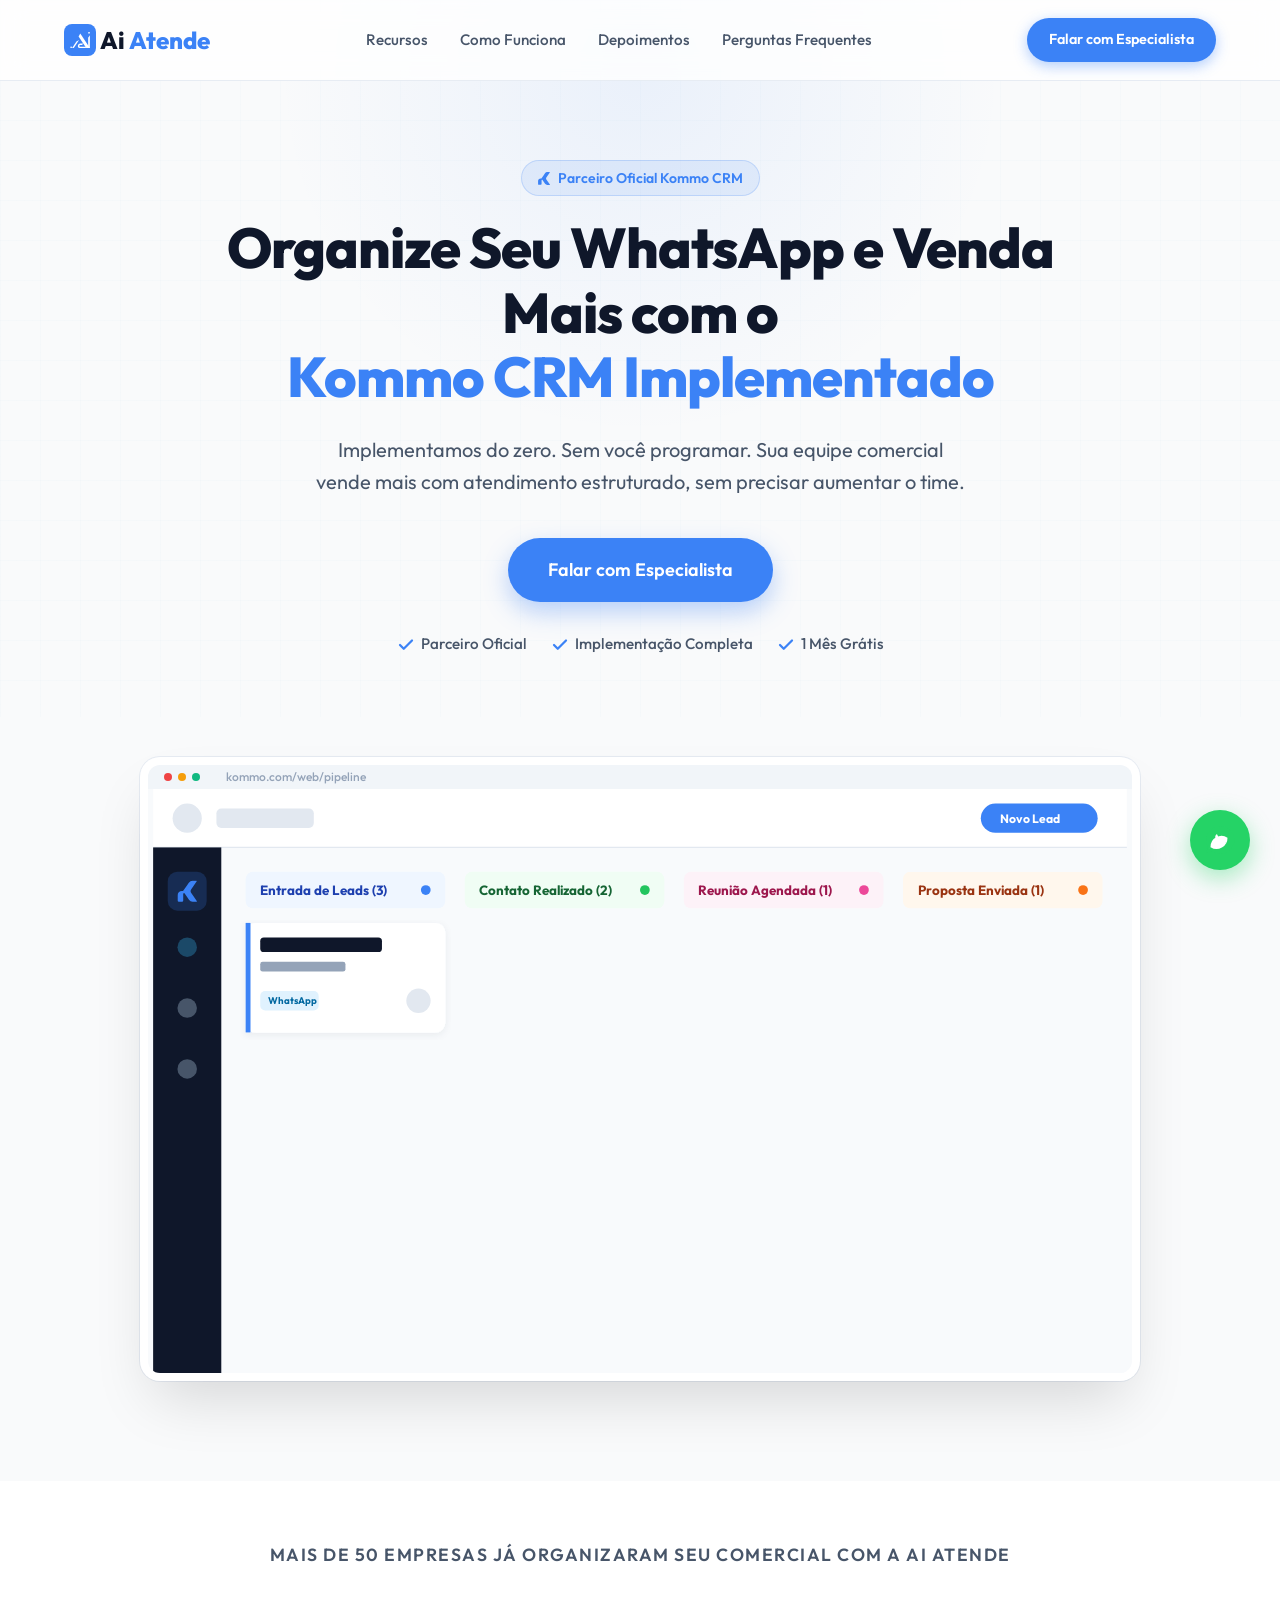
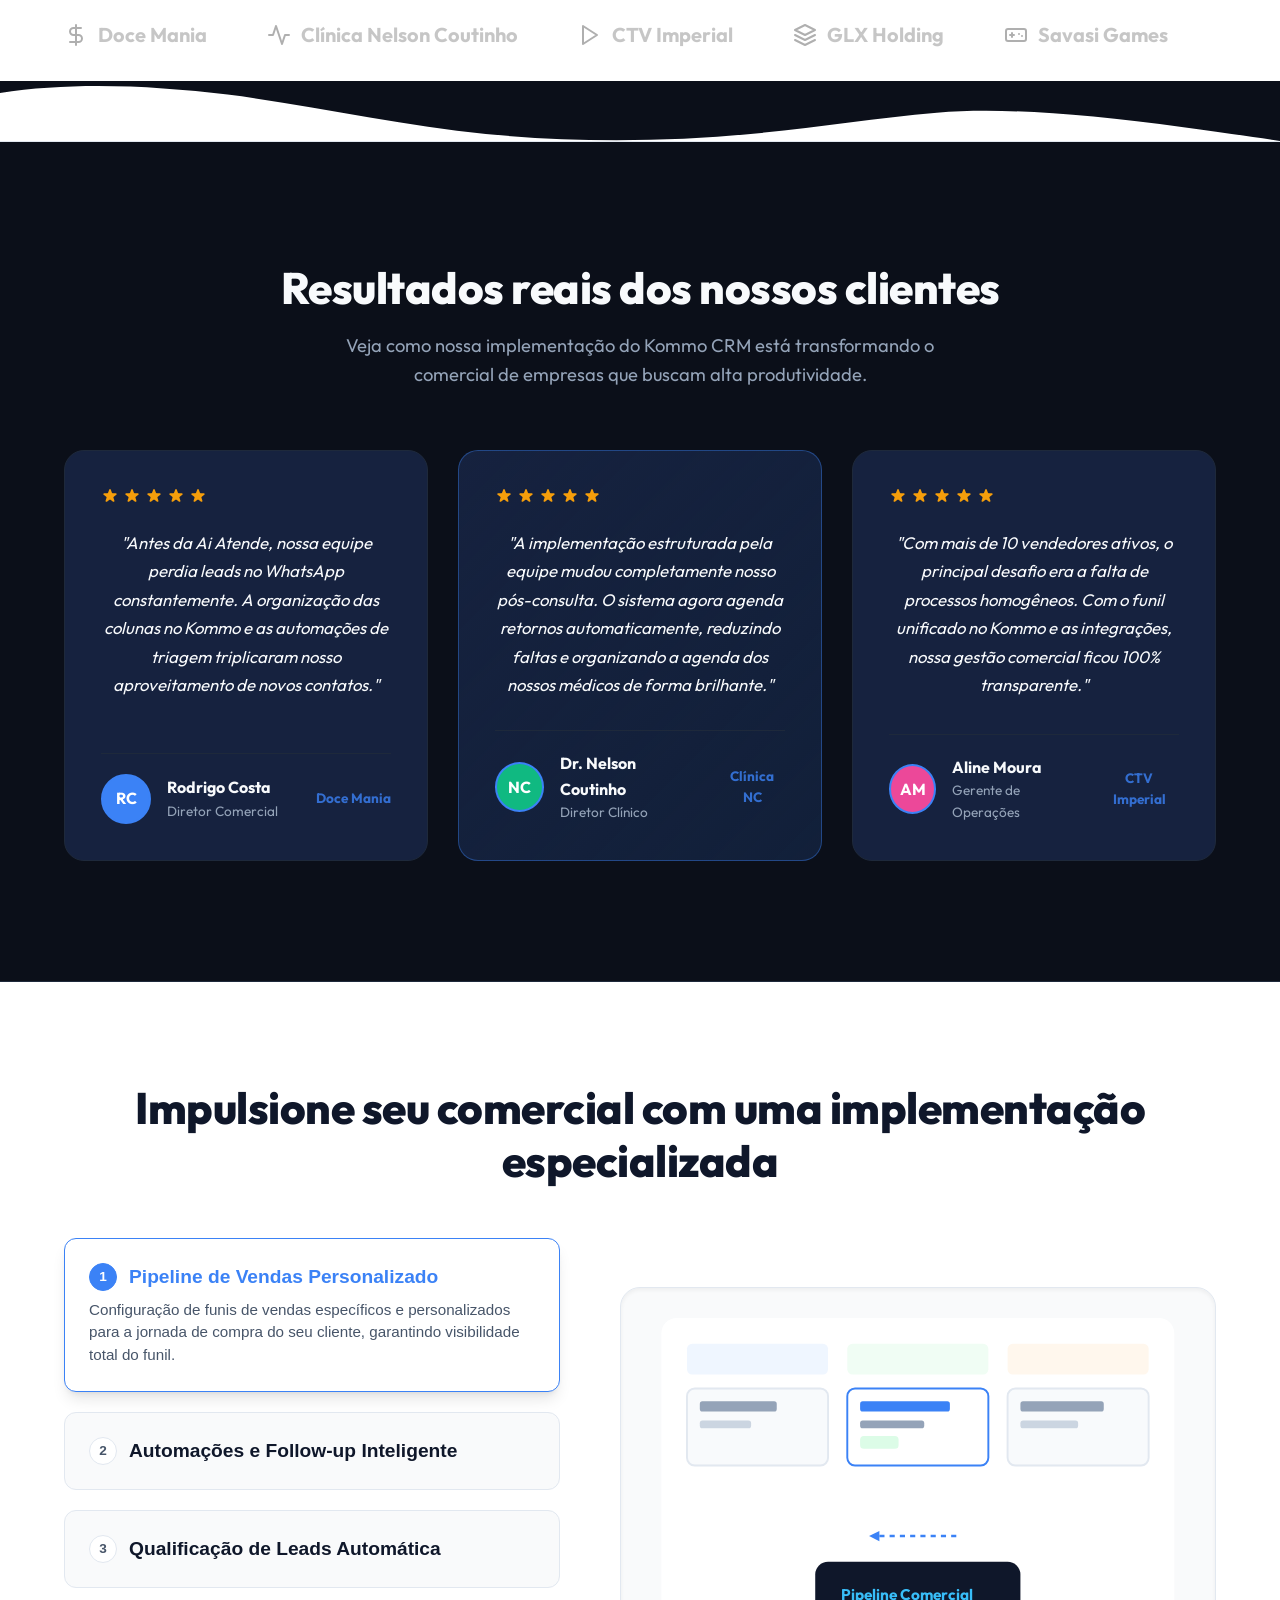
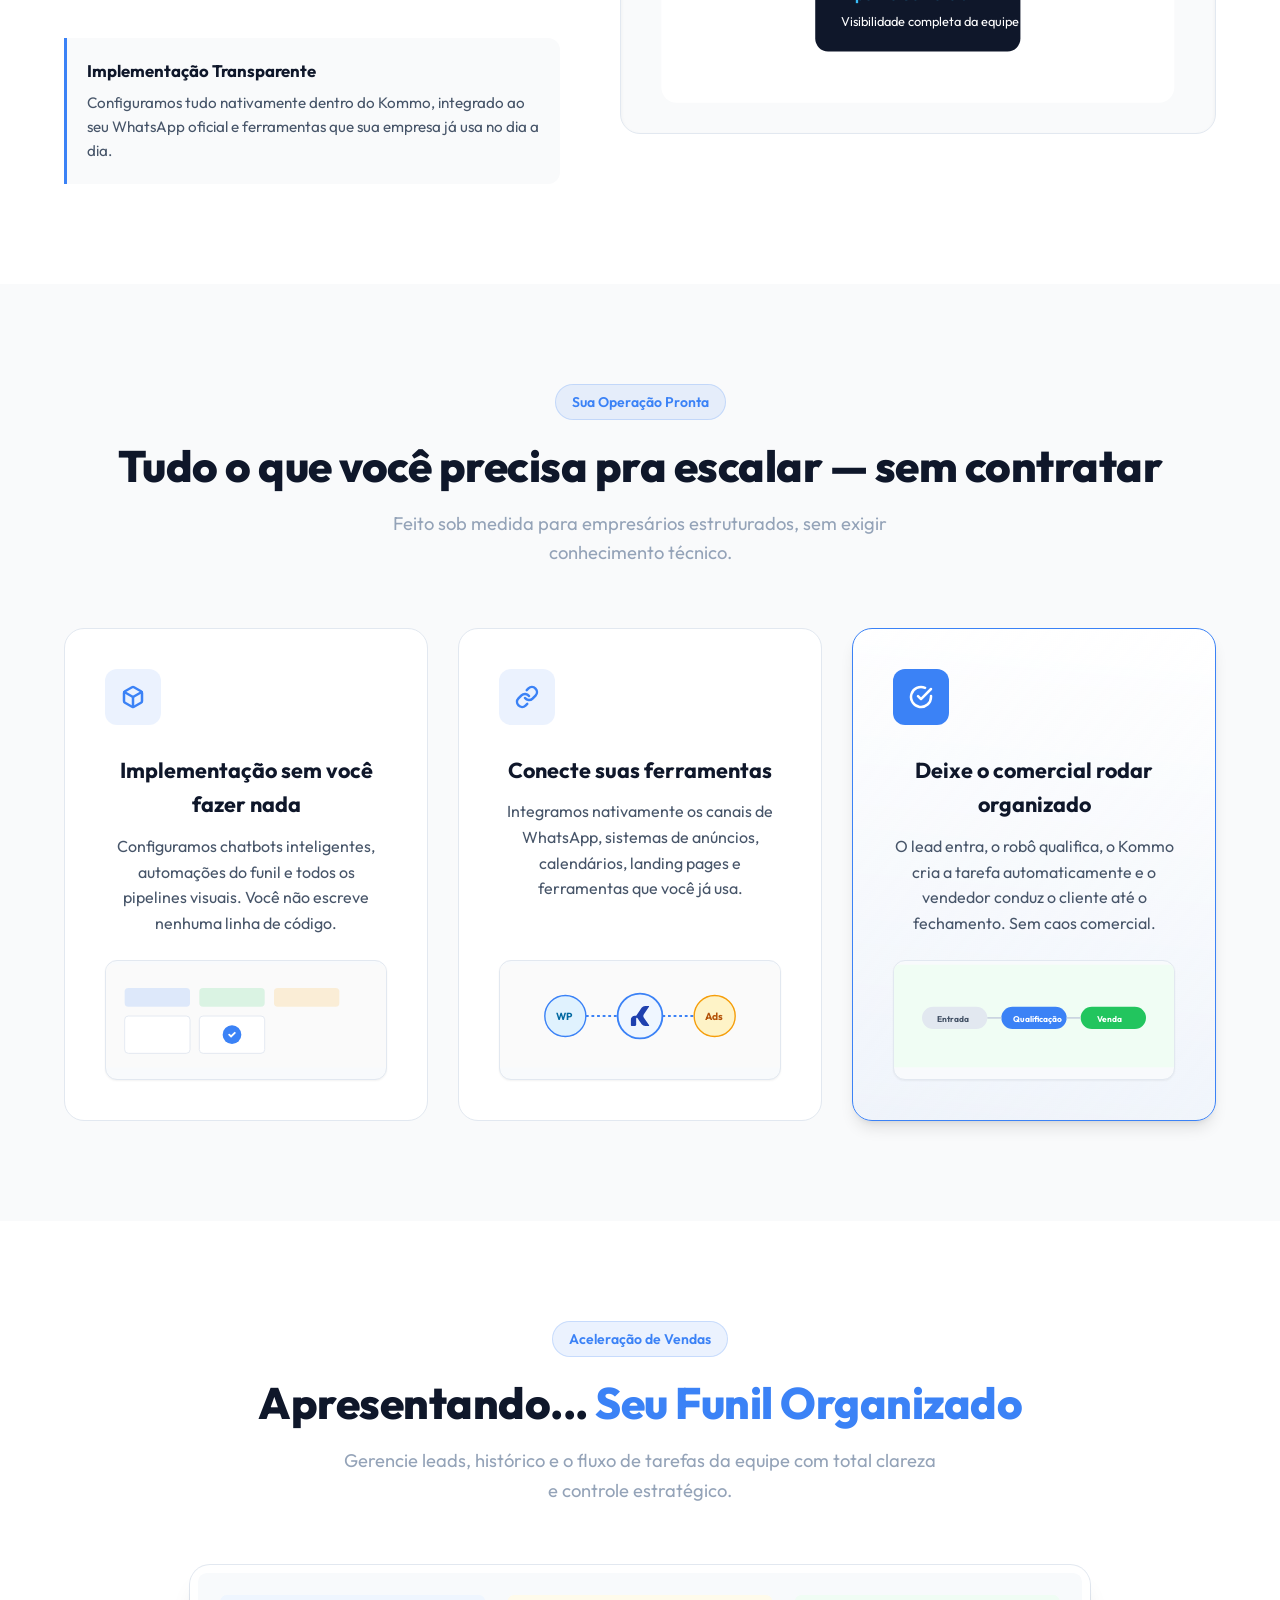
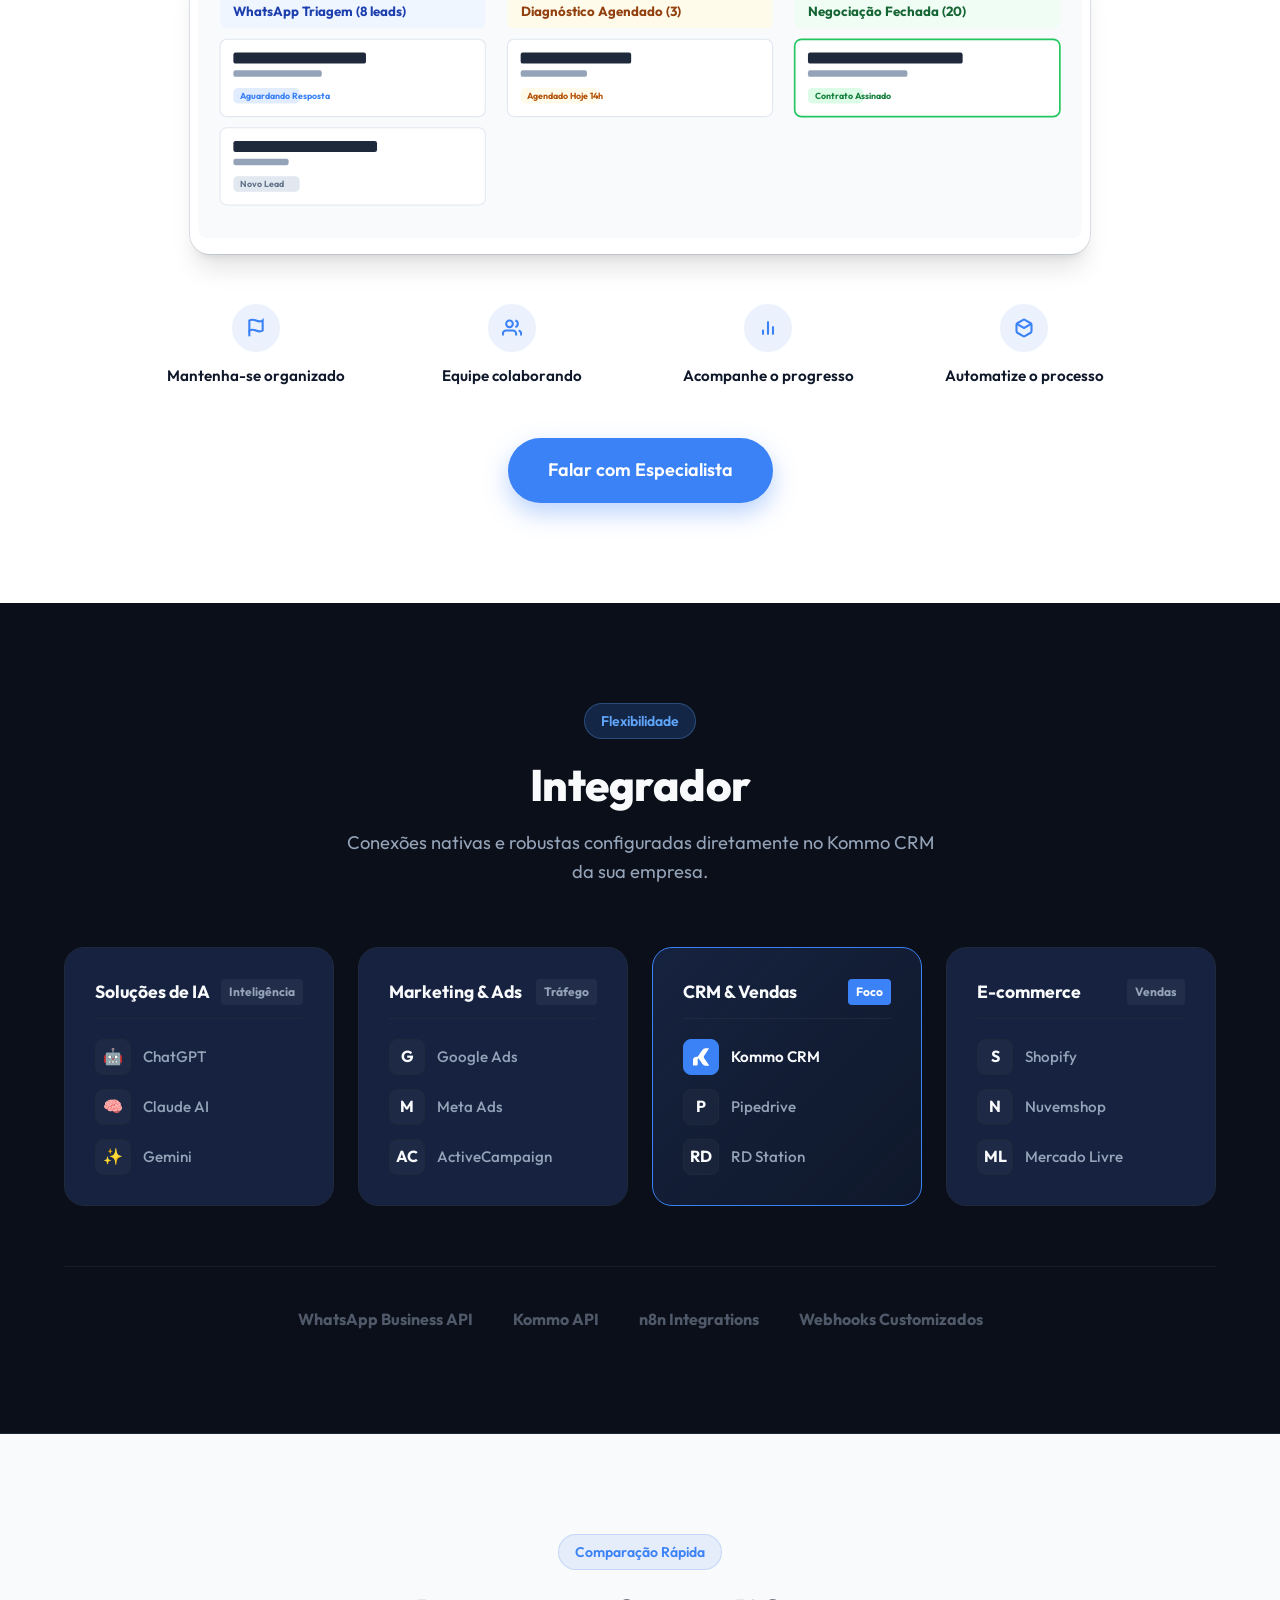
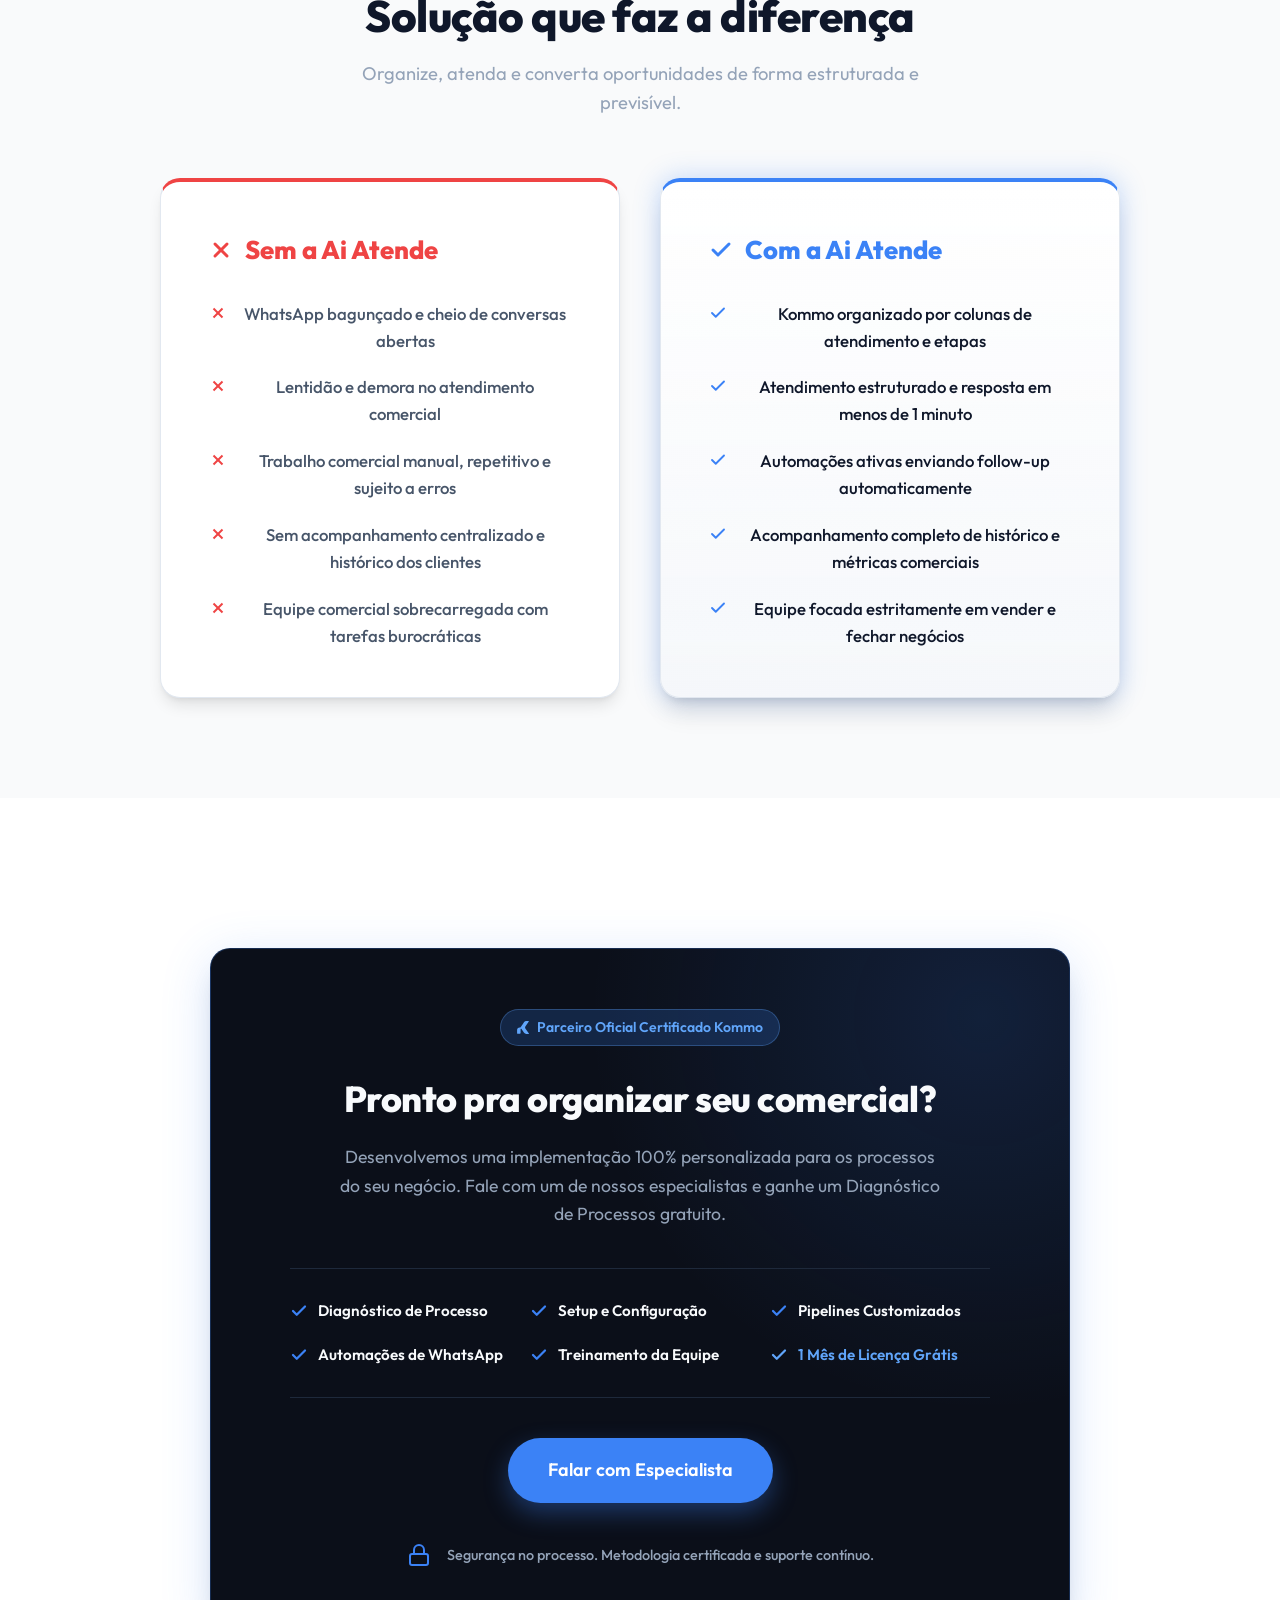
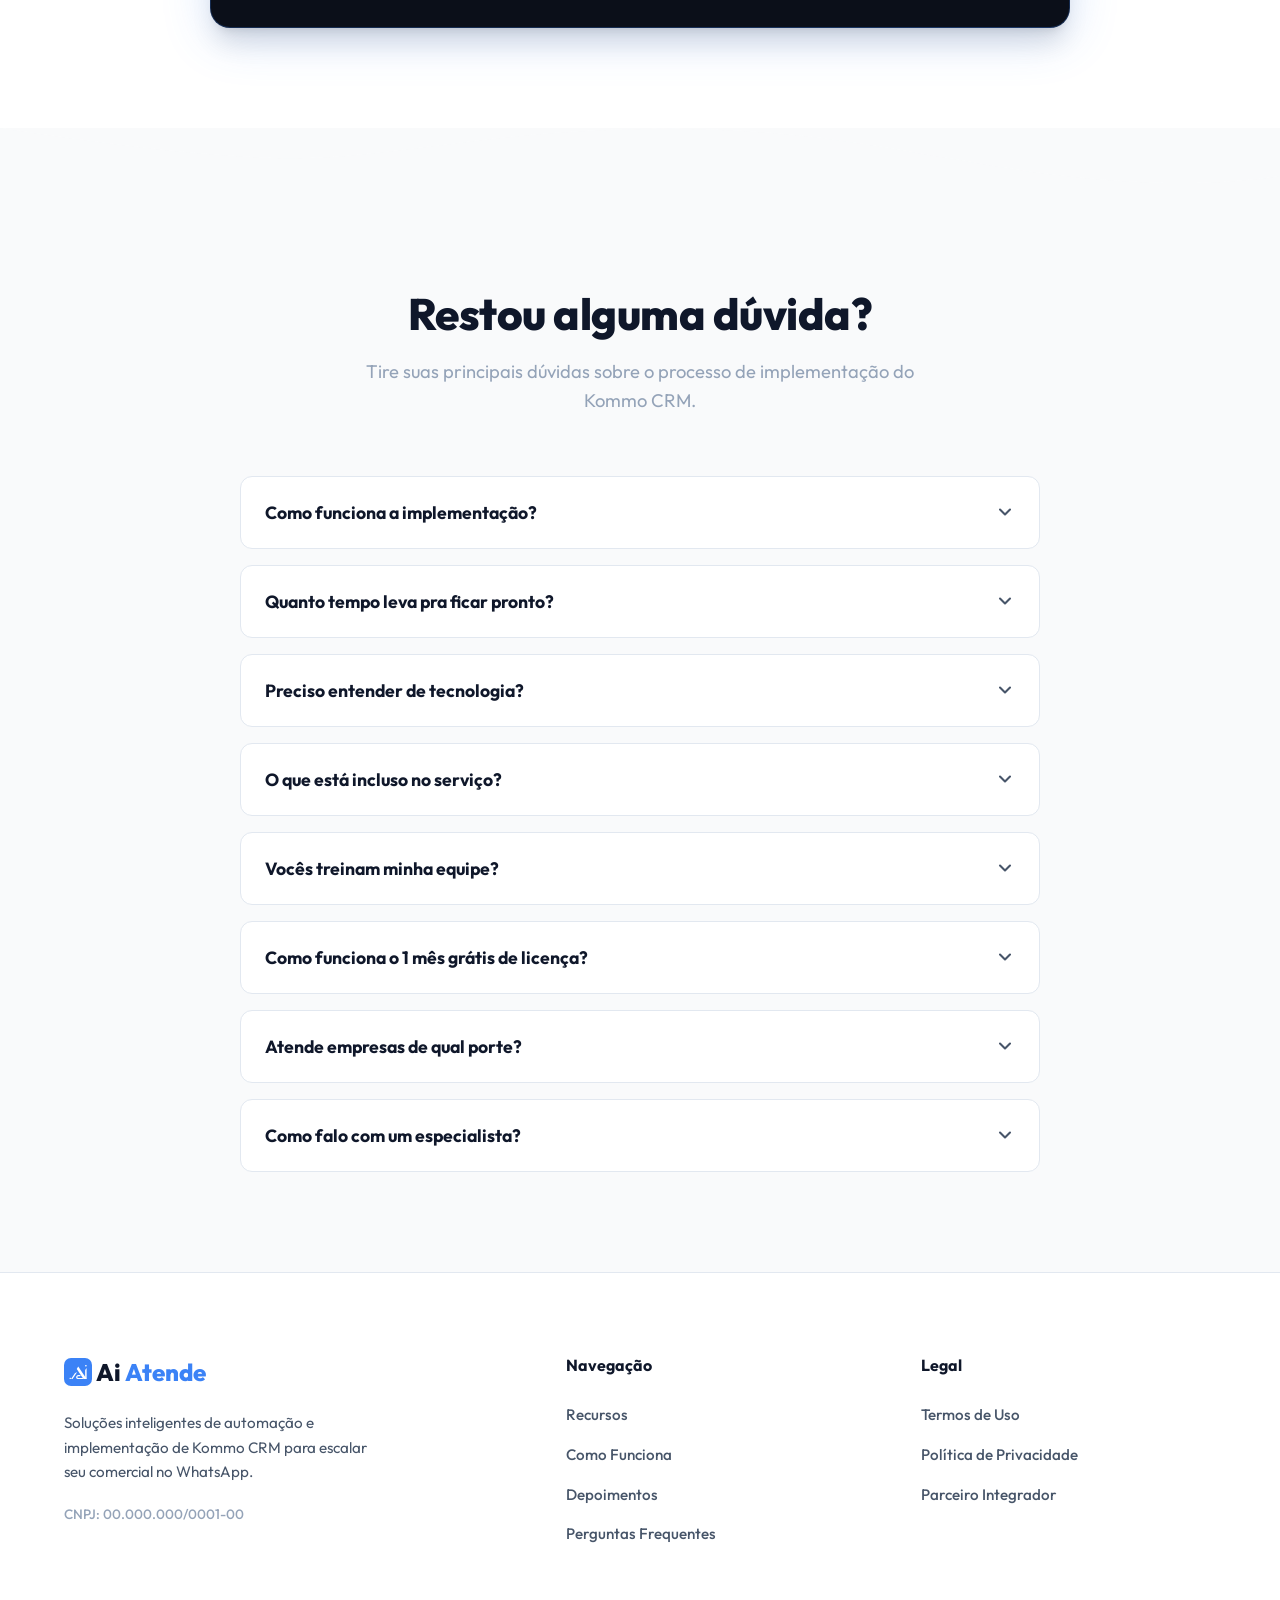
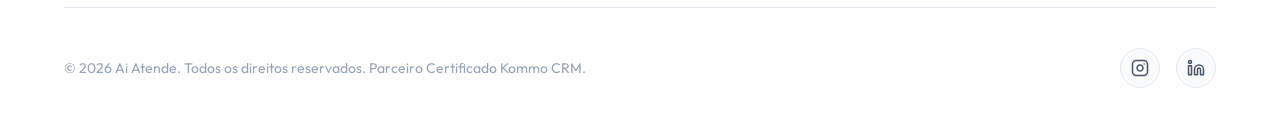
==== commit f19c4fe3: "feat: remover formulario do Hero e manter apenas botao direto do WhatsApp" ====
--- a/index.html
+++ b/index.html
@@ -60,90 +60,39 @@
     </div>
   </header>
 
-  <!-- SECTION 2 — HERO DIVIDIDO COM FORMULÁRIO -->
+  <!-- SECTION 2 — HERO CENTRALIZADO -->
   <section class="hero">
     <div class="container">
-      <div class="hero-split">
-        <div class="hero-content">
-          <div class="badge">
-            <svg width="12" height="13" viewBox="0 0 20 22" fill="none" xmlns="http://www.w3.org/2000/svg" style="color: #3B82F6;">
-              <path d="M19.6 21.8h-4a5 5 0 0 1-3.8-2L9.2 16l-2-2.9a.8.8 0 0 0-1.3.5v6.9a1.2 1.2 0 0 1-1.2 1.2H1.2A1.2 1.2 0 0 1 0 20.6v-5.2a4.6 4.6 0 0 1 4.6-4.6h1l.3-.2 3.3-4.8 2.5-3.6a5 5 0 0 1 3.8-2h4a.4.4 0 0 1 .3.6L14 9.3a3 3 0 0 0 0 3.2l6 8.7a.4.4 0 0 1-.3.6" fill="currentColor"/>
-            </svg>
-            Parceiro Oficial Kommo CRM
-          </div>
-          <h1 class="hero-title">
-            Organize Seu WhatsApp e Venda Mais com o<br>
-            <span class="text-primary">Kommo CRM Implementado</span>
-          </h1>
-          <p class="hero-subtitle">
-            Implementamos do zero. Sem você programar. Sua equipe comercial vende mais com atendimento estruturado, sem precisar aumentar o time.
-          </p>
-          <ul class="hero-benefits">
-            <li>
-              <svg width="16" height="16" viewBox="0 0 24 24" fill="none" stroke="currentColor" stroke-width="3" stroke-linecap="round" stroke-linejoin="round"><polyline points="20 6 9 17 4 12"></polyline></svg>
-              Parceiro Oficial
-            </li>
-            <li>
-              <svg width="16" height="16" viewBox="0 0 24 24" fill="none" stroke="currentColor" stroke-width="3" stroke-linecap="round" stroke-linejoin="round"><polyline points="20 6 9 17 4 12"></polyline></svg>
-              Implementação Completa
-            </li>
-            <li>
-              <svg width="16" height="16" viewBox="0 0 24 24" fill="none" stroke="currentColor" stroke-width="3" stroke-linecap="round" stroke-linejoin="round"><polyline points="20 6 9 17 4 12"></polyline></svg>
-              1 Mês Grátis
-            </li>
-          </ul>
-        </div>
-        
-        <div class="hero-form-container">
-          <div class="lead-form-card">
-            <h3>Comece com um diagnóstico gratuito</h3>
-            <p>Preencha os dados e nosso especialista entra em contato em até 1 hora útil. Sem compromisso.</p>
-            <form id="hero-diagnostic-form" novalidate>
-              <div class="form-group">
-                <label for="hero-lead-name">Nome</label>
-                <input type="text" id="hero-lead-name" class="form-control" placeholder="Como podemos te chamar?" required>
-              </div>
-              <div class="form-group">
-                <label for="hero-lead-phone">WhatsApp</label>
-                <input type="tel" id="hero-lead-phone" class="form-control" placeholder="(11) 99999-9999" required>
-              </div>
-              <div class="form-group">
-                <label for="hero-lead-email">E-mail</label>
-                <input type="email" id="hero-lead-email" class="form-control" placeholder="seu@email.com" required>
-              </div>
-              <div class="form-group">
-                <label for="hero-lead-segment">Segmento</label>
-                <select id="hero-lead-segment" class="form-control" required>
-                  <option value="" disabled selected>Selecione um segmento</option>
-                  <option value="Serviços">Serviços / Consultoria</option>
-                  <option value="E-commerce">E-commerce / Loja Física</option>
-                  <option value="Saúde/Clínicas">Saúde / Clínicas</option>
-                  <option value="Imobiliário">Imobiliário / Construtoras</option>
-                  <option value="Infoprodutos">Infoprodutos / Educação</option>
-                  <option value="Outros">Outros</option>
-                </select>
-              </div>
-              <div class="form-group">
-                <label for="hero-lead-revenue">Faturamento mensal aproximado</label>
-                <select id="hero-lead-revenue" class="form-control" required>
-                  <option value="" disabled selected>Selecione</option>
-                  <option value="Até R$ 10k/mês">Até R$ 10k/mês</option>
-                  <option value="R$ 10k a R$ 50k/mês">R$ 10k a R$ 50k/mês</option>
-                  <option value="R$ 50k a R$ 200k/mês">R$ 50k a R$ 200k/mês</option>
-                  <option value="Acima de R$ 200k/mês">Acima de R$ 200k/mês</option>
-                </select>
-              </div>
-              <button type="submit" class="btn btn-primary btn-block" id="hero-submit-btn">
-                <svg width="18" height="18" viewBox="0 0 24 24" fill="none" stroke="currentColor" stroke-width="2.5" stroke-linecap="round" stroke-linejoin="round" style="margin-right: 8px;">
-                  <path d="M21 15a2 2 0 0 1-2 2H7l-4 4V5a2 2 0 0 1 2-2h14a2 2 0 0 1 2 2z"></path>
-                </svg>
-                Quero meu diagnóstico gratuito
-              </button>
-              <p class="form-disclaimer">Seus dados estão seguros. Não enviamos spam.</p>
-            </form>
-          </div>
-        </div>
-      </div>
+      <div class="badge">
+        <svg width="12" height="13" viewBox="0 0 20 22" fill="none" xmlns="http://www.w3.org/2000/svg" style="color: #3B82F6;">
+          <path d="M19.6 21.8h-4a5 5 0 0 1-3.8-2L9.2 16l-2-2.9a.8.8 0 0 0-1.3.5v6.9a1.2 1.2 0 0 1-1.2 1.2H1.2A1.2 1.2 0 0 1 0 20.6v-5.2a4.6 4.6 0 0 1 4.6-4.6h1l.3-.2 3.3-4.8 2.5-3.6a5 5 0 0 1 3.8-2h4a.4.4 0 0 1 .3.6L14 9.3a3 3 0 0 0 0 3.2l6 8.7a.4.4 0 0 1-.3.6" fill="currentColor"/>
+        </svg>
+        Parceiro Oficial Kommo CRM
+      </div>
+      <h1 class="hero-title">
+        Organize Seu WhatsApp e Venda Mais com o<br>
+        <span class="text-primary">Kommo CRM Implementado</span>
+      </h1>
+      <p class="hero-subtitle">
+        Implementamos do zero. Sem você programar. Sua equipe comercial vende mais com atendimento estruturado, sem precisar aumentar o time.
+      </p>
+      <div class="hero-cta-wrapper">
+        <a href="https://wa.me/558193830343?text=Ol%C3%A1%2C%20gostaria%20de%20solicitar%20um%20diagn%C3%B3stico%20de%20WhatsApp%20CRM%20para%20minha%20empresa." class="btn btn-primary btn-large" target="_blank" rel="noopener noreferrer">Falar com Especialista</a>
+      </div>
+      <ul class="hero-benefits">
+        <li>
+          <svg width="16" height="16" viewBox="0 0 24 24" fill="none" stroke="currentColor" stroke-width="3" stroke-linecap="round" stroke-linejoin="round"><polyline points="20 6 9 17 4 12"></polyline></svg>
+          Parceiro Oficial
+        </li>
+        <li>
+          <svg width="16" height="16" viewBox="0 0 24 24" fill="none" stroke="currentColor" stroke-width="3" stroke-linecap="round" stroke-linejoin="round"><polyline points="20 6 9 17 4 12"></polyline></svg>
+          Implementação Completa
+        </li>
+        <li>
+          <svg width="16" height="16" viewBox="0 0 24 24" fill="none" stroke="currentColor" stroke-width="3" stroke-linecap="round" stroke-linejoin="round"><polyline points="20 6 9 17 4 12"></polyline></svg>
+          1 Mês Grátis
+        </li>
+      </ul>
     </div>
   </section>
 
--- a/css/style.css
+++ b/css/style.css
@@ -1580,150 +1580,3 @@
     height: 26px;
   }
 }
-
-/* Hero Split Layout & Dark Lead Form Card */
-.hero {
-  text-align: left;
-}
-
-.hero-split {
-  display: grid;
-  grid-template-columns: 1.15fr 0.85fr;
-  gap: 50px;
-  align-items: center;
-}
-
-.hero-benefits {
-  justify-content: flex-start;
-}
-
-.lead-form-card {
-  background-color: #0F172A; /* Dark slate matching image */
-  border: 1px solid #1E293B;
-  border-radius: var(--radius-lg);
-  padding: 36px;
-  box-shadow: 0 20px 25px -5px rgba(0, 0, 0, 0.3), 0 10px 10px -5px rgba(0, 0, 0, 0.3);
-  color: #F3F4F6;
-  opacity: 0;
-  transform: translateY(20px);
-  animation: fadeInUp 0.8s cubic-bezier(0.16, 1, 0.3, 1) 0.4s forwards;
-  text-align: left;
-}
-
-.lead-form-card h3 {
-  font-size: 1.5rem;
-  font-weight: 800;
-  line-height: 1.25;
-  color: #FFFFFF;
-  margin-bottom: 12px;
-}
-
-.lead-form-card p {
-  font-size: 0.925rem;
-  color: #9CA3AF;
-  margin-bottom: 24px;
-}
-
-.lead-form-card .form-group {
-  margin-bottom: 16px;
-  text-align: left;
-}
-
-.lead-form-card .form-group label {
-  display: block;
-  font-size: 0.85rem;
-  font-weight: 600;
-  color: #D1D5DB;
-  margin-bottom: 6px;
-  letter-spacing: 0.2px;
-}
-
-.lead-form-card .form-control {
-  width: 100%;
-  padding: 12px 16px;
-  font-family: var(--font-family);
-  font-size: 0.95rem;
-  background-color: #1E293B;
-  border: 1px solid #334155;
-  border-radius: var(--radius-sm);
-  color: #FFFFFF;
-  transition: var(--transition);
-  outline: none;
-}
-
-.lead-form-card .form-control:focus {
-  border-color: var(--primary);
-  box-shadow: 0 0 0 2px rgba(59, 130, 246, 0.3);
-}
-
-.lead-form-card .form-control::placeholder {
-  color: #64748B;
-}
-
-/* For select drop downs styling in dark form */
-.lead-form-card select.form-control {
-  appearance: none;
-  background-image: url("data:image/svg+xml;utf8,<svg fill='none' stroke='%239ca3af' stroke-width='2' viewBox='0 0 24 24' xmlns='http://www.w3.org/2000/svg'><polyline points='6 9 12 15 18 9'></polyline></svg>");
-  background-repeat: no-repeat;
-  background-position: right 14px center;
-  background-size: 14px;
-  padding-right: 40px;
-}
-
-.lead-form-card select.form-control option {
-  background-color: #0F172A;
-  color: #FFFFFF;
-}
-
-.lead-form-card .btn-block {
-  width: 100%;
-  margin-top: 20px;
-  padding: 14px 24px;
-  font-size: 1rem;
-  border-radius: 100px; /* rounded pill like standard style */
-  background-color: var(--primary);
-  color: white;
-  display: flex;
-  align-items: center;
-  justify-content: center;
-  gap: 8px;
-  border: none;
-  cursor: pointer;
-  font-weight: 700;
-  transition: var(--transition);
-}
-
-.lead-form-card .btn-block:hover {
-  background-color: var(--primary-hover);
-  transform: translateY(-2px);
-  box-shadow: 0 6px 20px rgba(59, 130, 246, 0.4);
-}
-
-.lead-form-card .form-disclaimer {
-  font-size: 0.75rem;
-  color: #64748B;
-  text-align: center;
-  margin-top: 14px;
-  margin-bottom: 0;
-}
-
-@media (max-width: 992px) {
-  .hero {
-    text-align: center;
-    padding-top: 140px;
-  }
-  .hero-split {
-    grid-template-columns: 1fr;
-    gap: 40px;
-  }
-  .hero-benefits {
-    justify-content: center;
-    flex-direction: column;
-    align-items: center;
-    gap: 12px;
-  }
-  .lead-form-card {
-    max-width: 500px;
-    margin: 0 auto;
-  }
-}
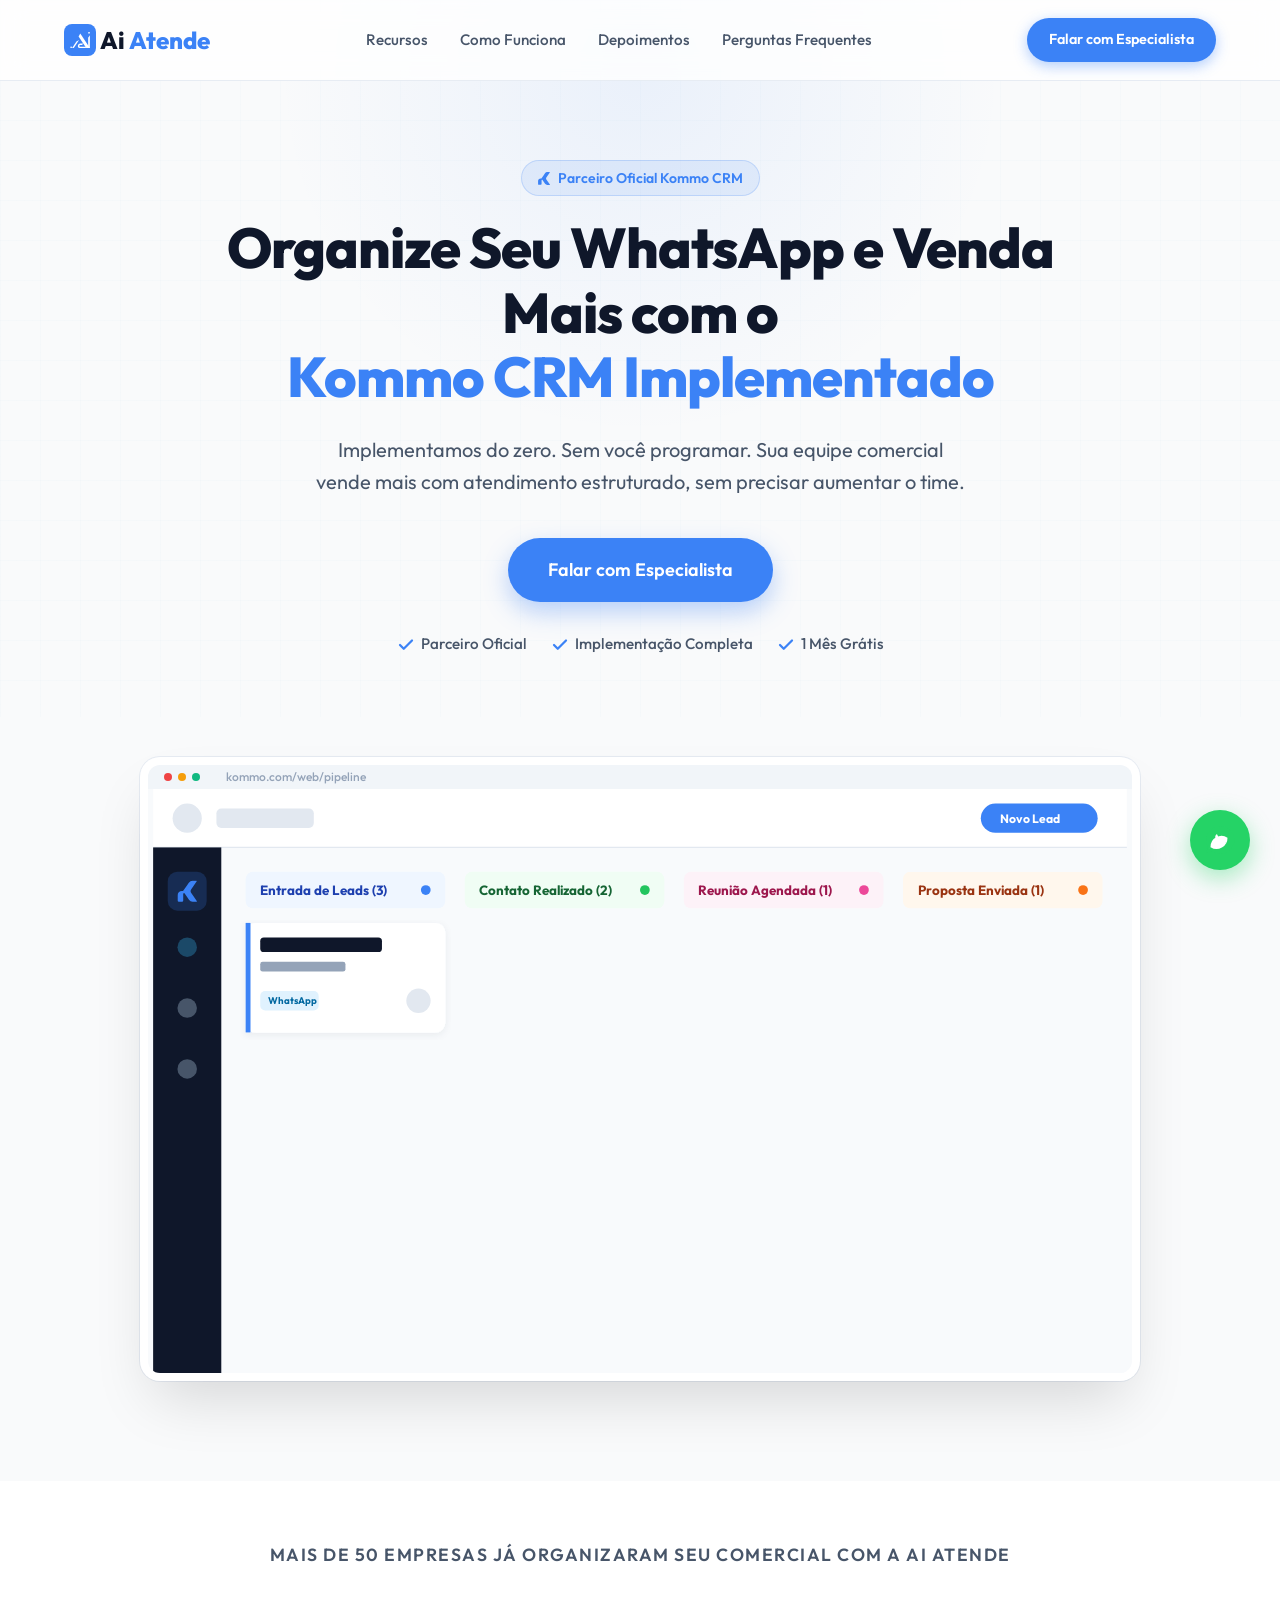
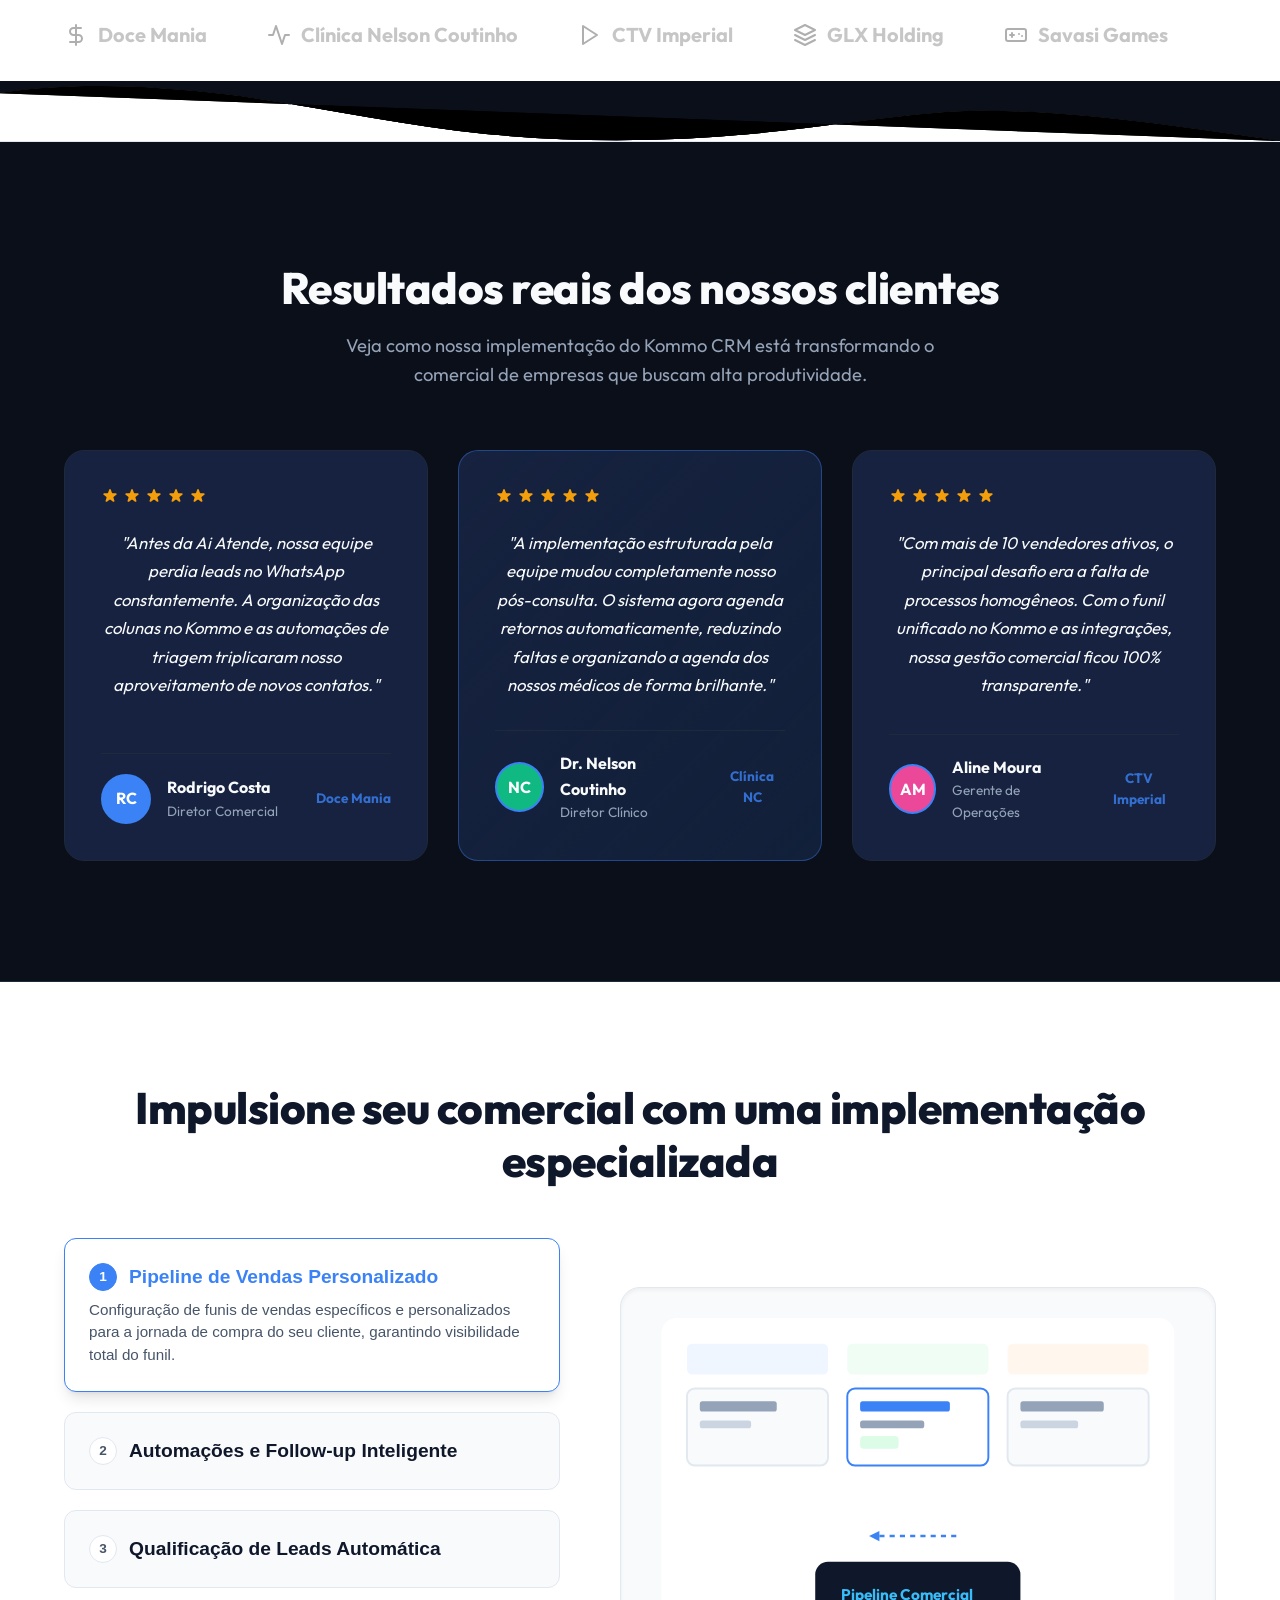
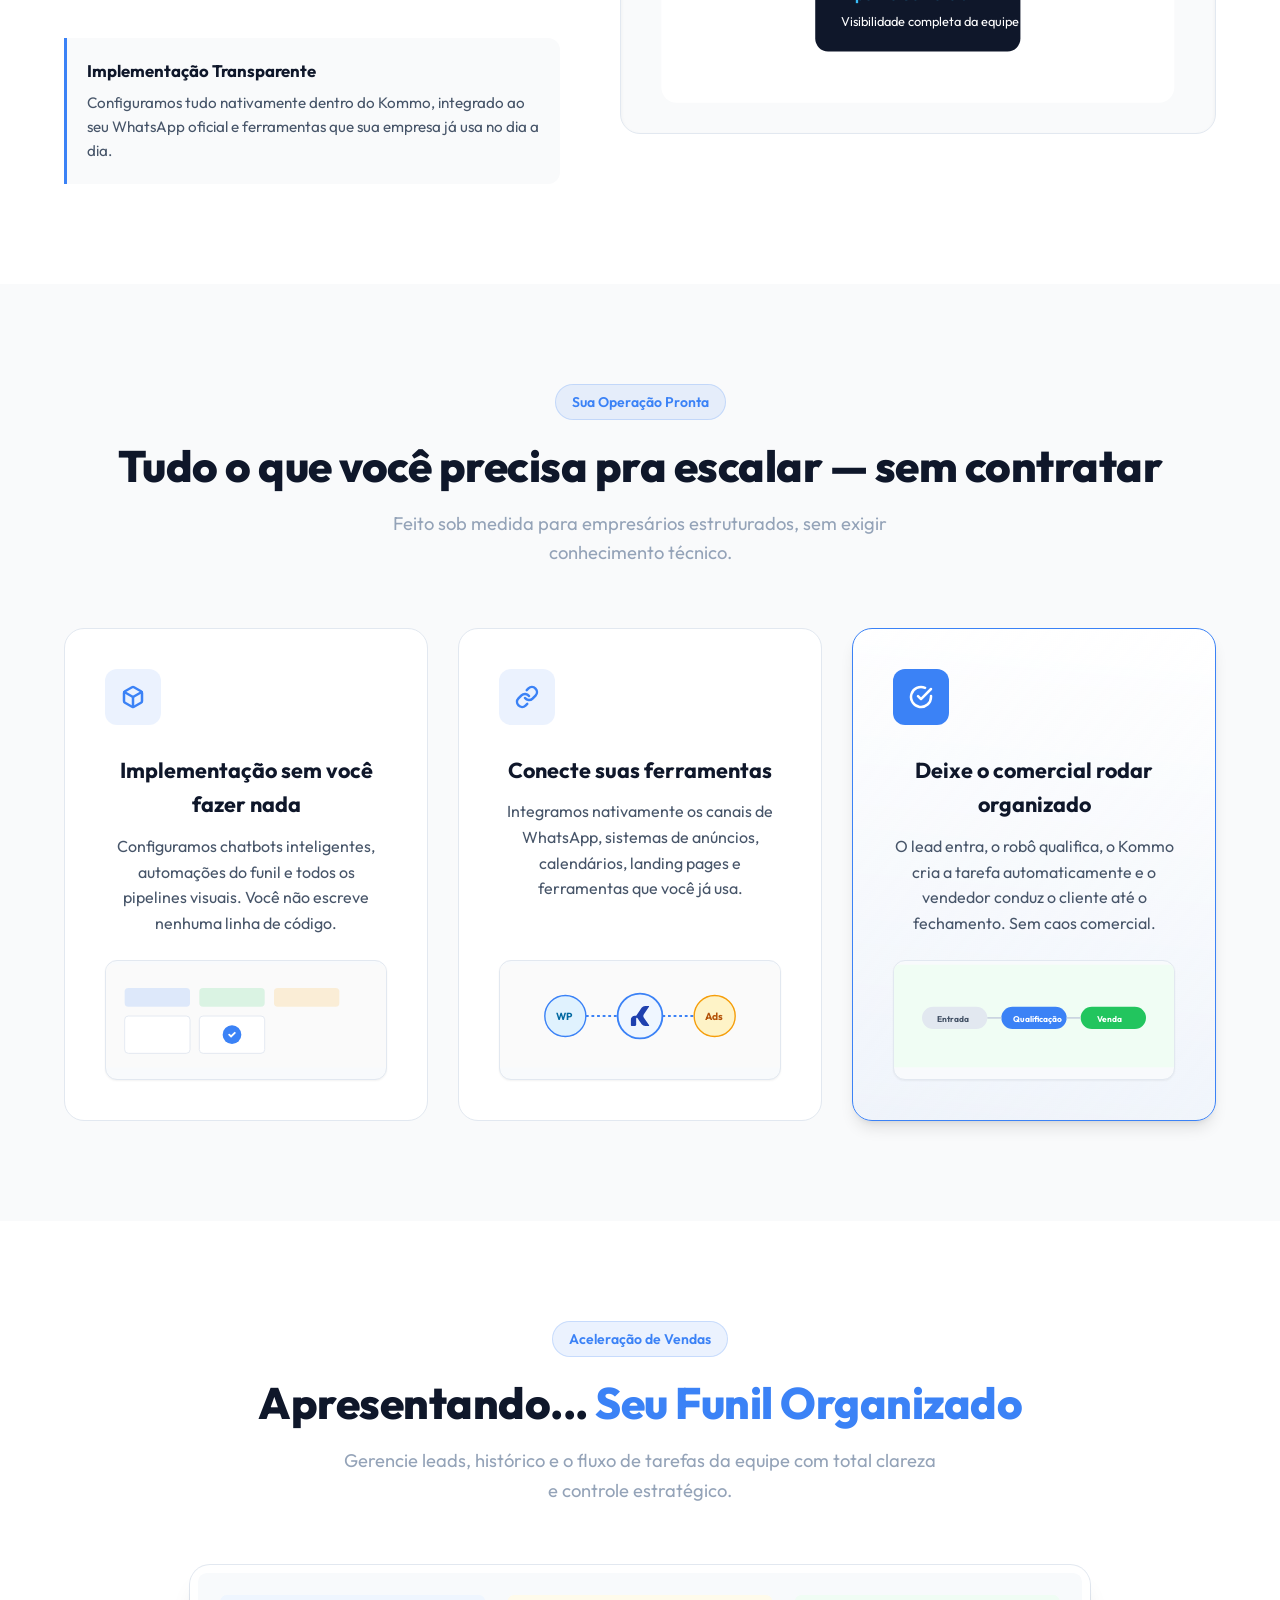
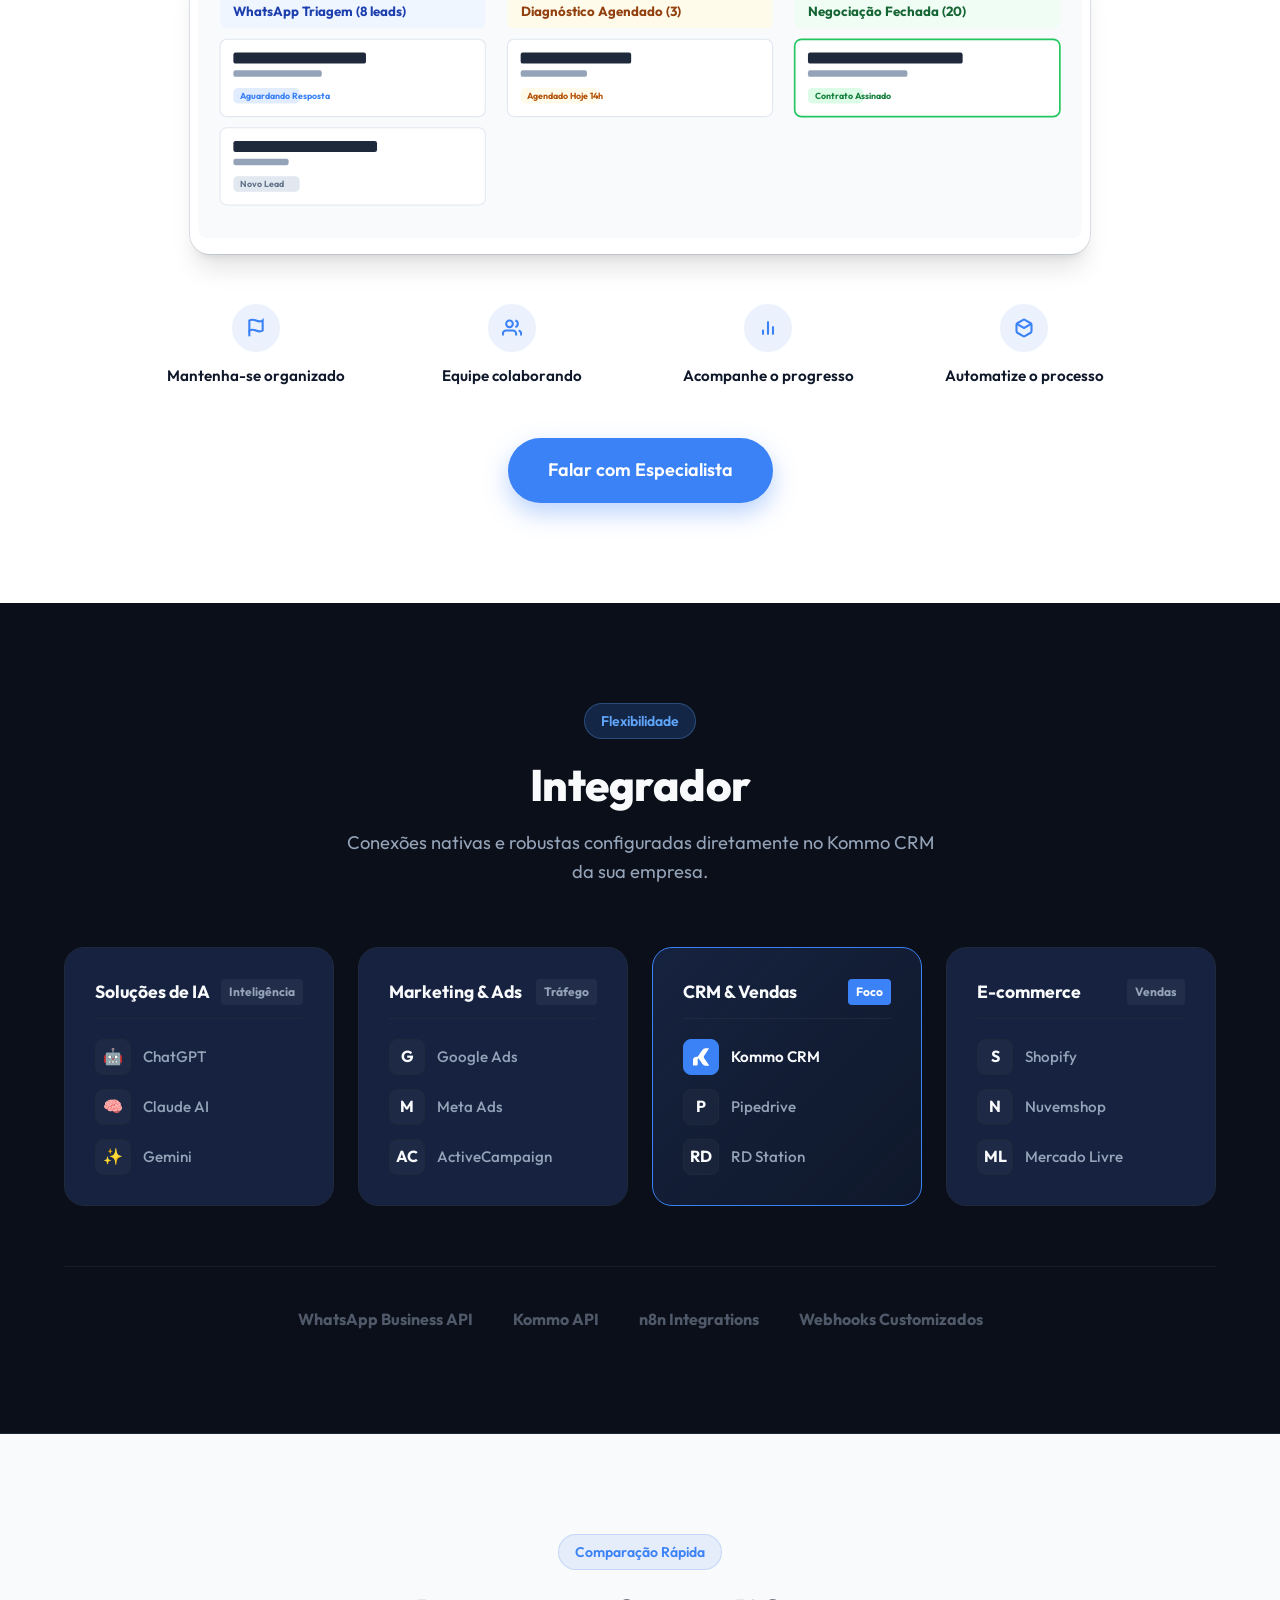
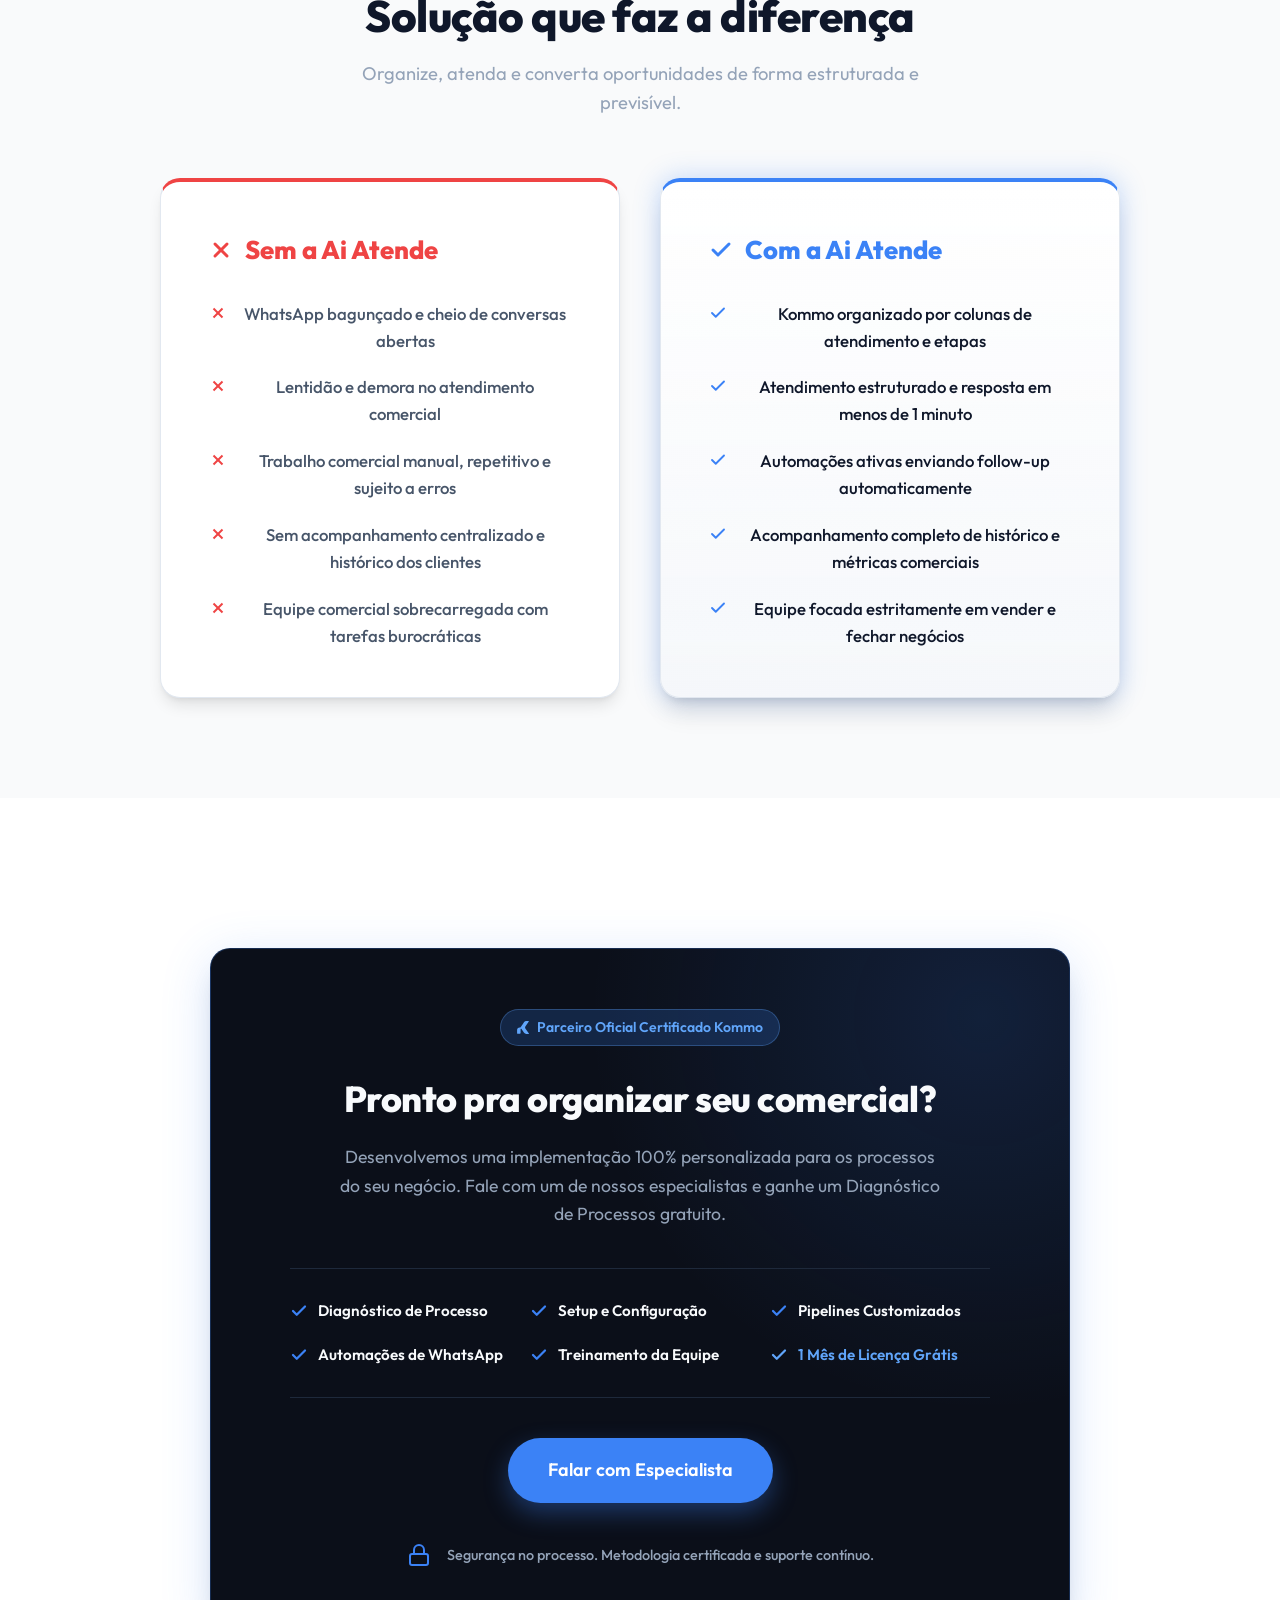
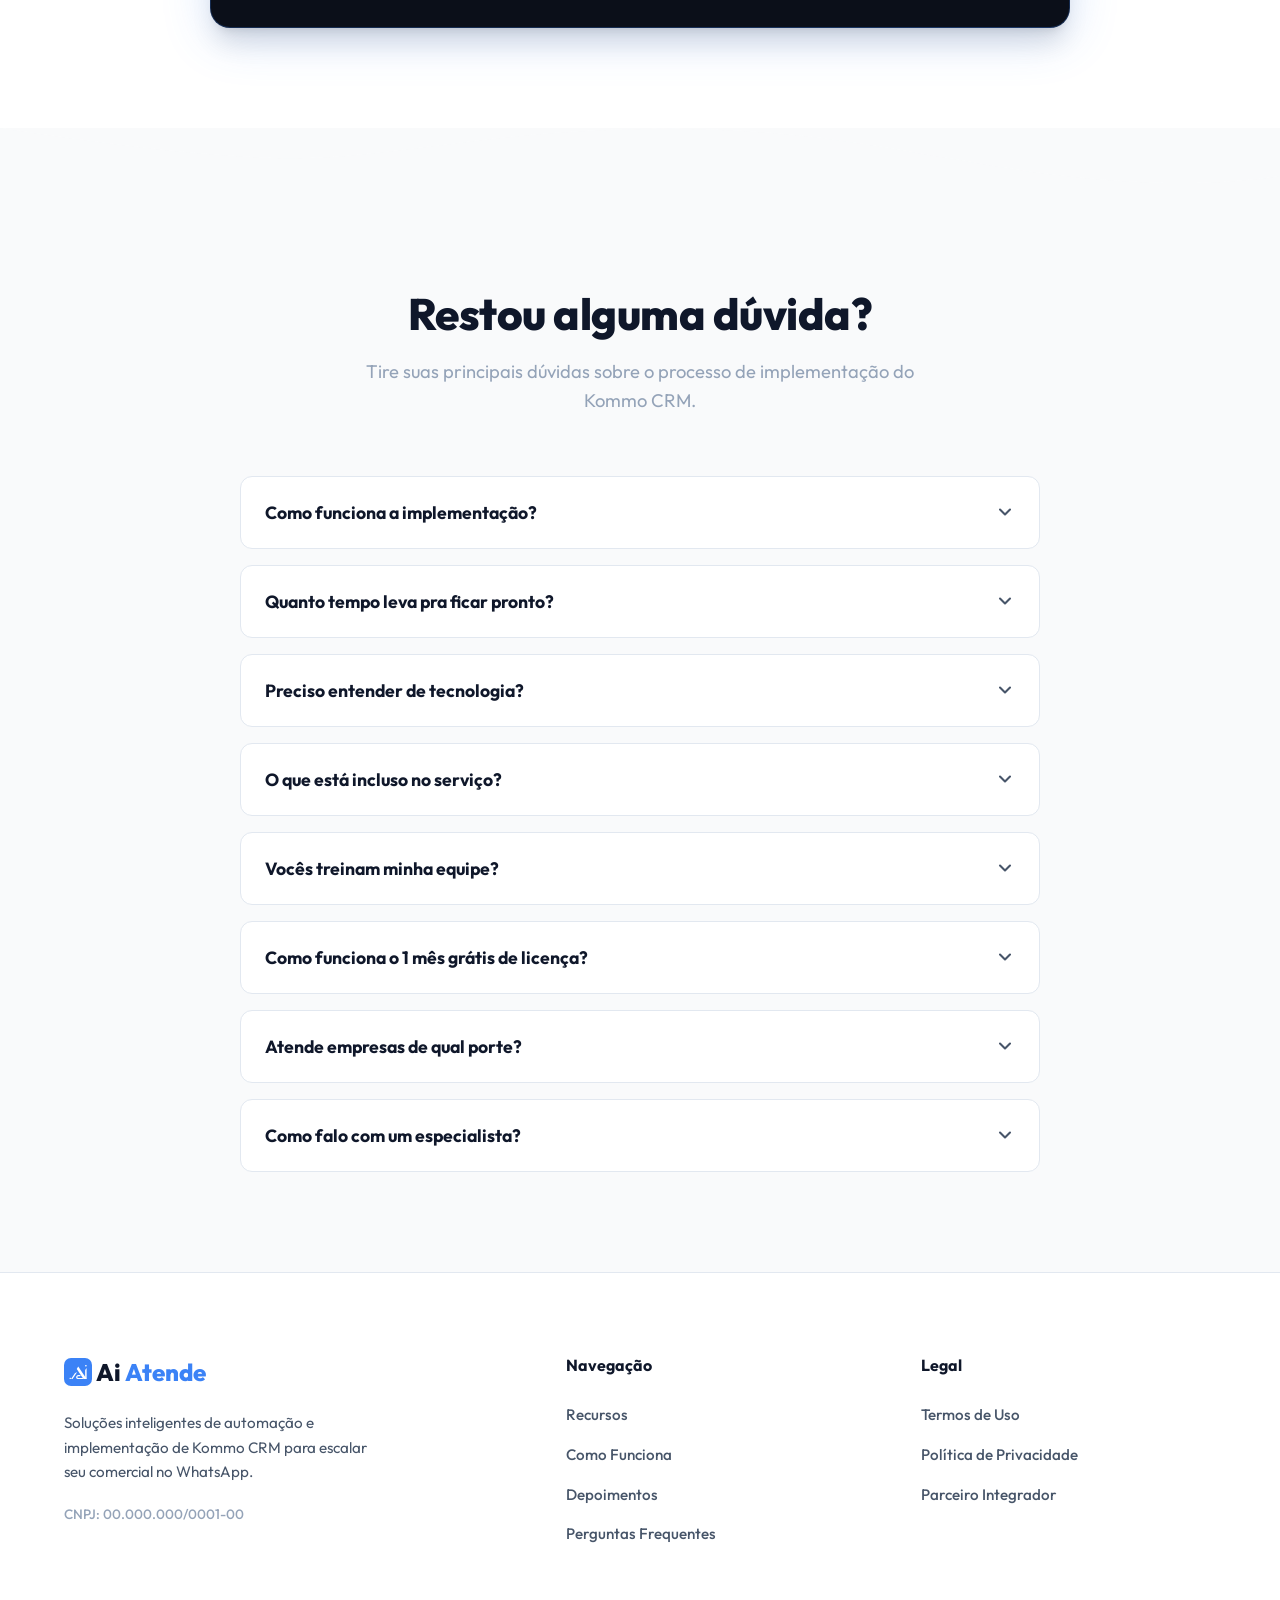
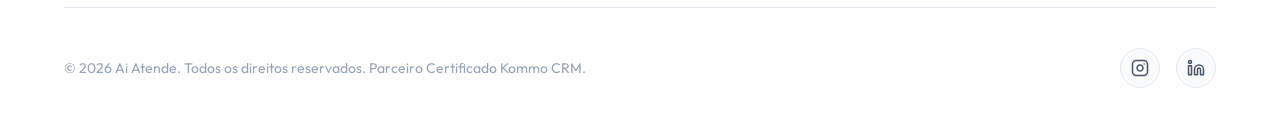
==== commit 886a541f: "feat: install Google Tag Manager (GTM) on all pages" ====
--- a/index.html
+++ b/index.html
@@ -1,6 +1,13 @@
 <!DOCTYPE html>
 <html lang="pt-BR">
 <head>
+  <!-- Google Tag Manager -->
+  <script>(function(w,d,s,l,i){w[l]=w[l]||[];w[l].push({'gtm.start':
+  new Date().getTime(),event:'gtm.js'});var f=d.getElementsByTagName(s)[0],
+  j=d.createElement(s),dl=l!='dataLayer'?'&l='+l:'';j.async=true;j.src=
+  'https://www.googletagmanager.com/gtm.js?id='+i+dl;f.parentNode.insertBefore(j,f);
+  })(window,document,'script','dataLayer','GTM-K5DL9L5M');</script>
+  <!-- End Google Tag Manager -->
   <meta charset="UTF-8">
   <meta name="viewport" content="width=device-width, initial-scale=1.0">
   <meta name="description" content="Ai Atende - Implementação especializada de Kommo CRM no WhatsApp. Automatize seu comercial, organize seu funil de vendas e venda mais.">
@@ -17,6 +24,10 @@
   <link rel="icon" type="image/svg+xml" href="data:image/svg+xml,%3Csvg xmlns='http://www.w3.org/2000/svg' viewBox='0 0 100 100'%3E%3Crect x='8' y='72' width='6' height='6' rx='1.5' fill='%233B82F6'/%3E%3Cpath d='M 15 78 L 22 78 L 44 45 L 33 51 Z' fill='%233B82F6'/%3E%3Cpath d='M 42 30 L 49 18 L 89 78 L 74 78 Z' fill='%233B82F6'/%3E%3Cpath d='M 82 35 L 89 25 L 89 78 L 82 78 Z' fill='%233B82F6'/%3E%3Cpath d='M 74 78 L 46 78 C 42 78 39 75 39 71 C 39 64 43 59 50 59 L 61 59 L 57 65 L 50 65 C 47 65 45 67 45 70 C 45 72 46 73 48 73 L 71 73 Z' fill='%233B82F6'/%3E%3Crect x='82' y='11' width='7' height='7' rx='2' fill='%233B82F6'/%3E%3C/svg%3E">
 </head>
 <body>
+  <!-- Google Tag Manager (noscript) -->
+  <noscript><iframe src="https://www.googletagmanager.com/ns.html?id=GTM-K5DL9L5M"
+  height="0" width="0" style="display:none;visibility:hidden"></iframe></noscript>
+  <!-- End Google Tag Manager (noscript) -->
 
   <!-- SECTION 1 — HEADER (Sticky) -->
   <header class="header" id="header">
@@ -294,7 +305,22 @@
     <!-- Wave curve transition clear to dark at the end of section -->
     <div class="wave-transition">
       <svg data-name="Layer 1" xmlns="http://www.w3.org/2000/svg" viewBox="0 0 1200 120" preserveAspectRatio="none">
+        <defs>
+          <linearGradient id="wave-glow-grad" x1="0%" y1="0%" x2="100%" y2="0%">
+            <stop offset="0%" stop-color="#3B82F6" stop-opacity="0.1"/>
+            <stop offset="25%" stop-color="#60A5FA" stop-opacity="0.85"/>
+            <stop offset="75%" stop-color="#38BDF8" stop-opacity="0.85"/>
+            <stop offset="100%" stop-color="#3B82F6" stop-opacity="0.1"/>
+          </linearGradient>
+        </defs>
+        <!-- Background decorative wave -->
+        <path d="M321.39,56.44c58-10.79,114.16-30.13,172-41.86,82.39-16.72,168.19-17.73,250.45-.39C823.78,31,906.67,72,985.66,92.83c70.05,18.48,146.53,26.09,214.34,3V120H0V0C26.9,8.75,57.05,18.3,90.38,27.72,188,55.33,263.29,67.23,321.39,56.44Z" class="shape-fill-back"></path>
+        <!-- Main background wave -->
         <path d="M321.39,56.44c58-10.79,114.16-30.13,172-41.86,82.39-16.72,168.19-17.73,250.45-.39C823.78,31,906.67,72,985.66,92.83c70.05,18.48,146.53,26.09,214.34,3V120H0V0C26.9,8.75,57.05,18.3,90.38,27.72,188,55.33,263.29,67.23,321.39,56.44Z" class="shape-fill"></path>
+        <!-- Glowing neon border wave -->
+        <path d="M 0 0 C 26.9 8.75 57.05 18.3 90.38 27.72 C 188 55.33 263.29 67.23 321.39 56.44 c 58 -10.79 114.16 -30.13 172 -41.86 c 82.39 -16.72 168.19 -17.73 250.45 -.39 C 823.78 31 906.67 72 985.66 92.83 c 70.05 18.48 146.53 26.09 214.34 3" class="wave-glow-line"></path>
+        <!-- Laser neon running beam -->
+        <path d="M 0 0 C 26.9 8.75 57.05 18.3 90.38 27.72 C 188 55.33 263.29 67.23 321.39 56.44 c 58 -10.79 114.16 -30.13 172 -41.86 c 82.39 -16.72 168.19 -17.73 250.45 -.39 C 823.78 31 906.67 72 985.66 92.83 c 70.05 18.48 146.53 26.09 214.34 3" class="wave-laser-line"></path>
       </svg>
     </div>
   </section>
@@ -1049,8 +1075,8 @@
         <div class="footer-column">
           <h4>Legal</h4>
           <ul class="footer-links">
-            <li><a href="#">Termos de Uso</a></li>
-            <li><a href="#">Política de Privacidade</a></li>
+            <li><a href="atendeos/terms/">Termos de Uso</a></li>
+            <li><a href="atendeos/privacy/">Política de Privacidade</a></li>
             <li><a href="#">Parceiro Integrador</a></li>
           </ul>
         </div>
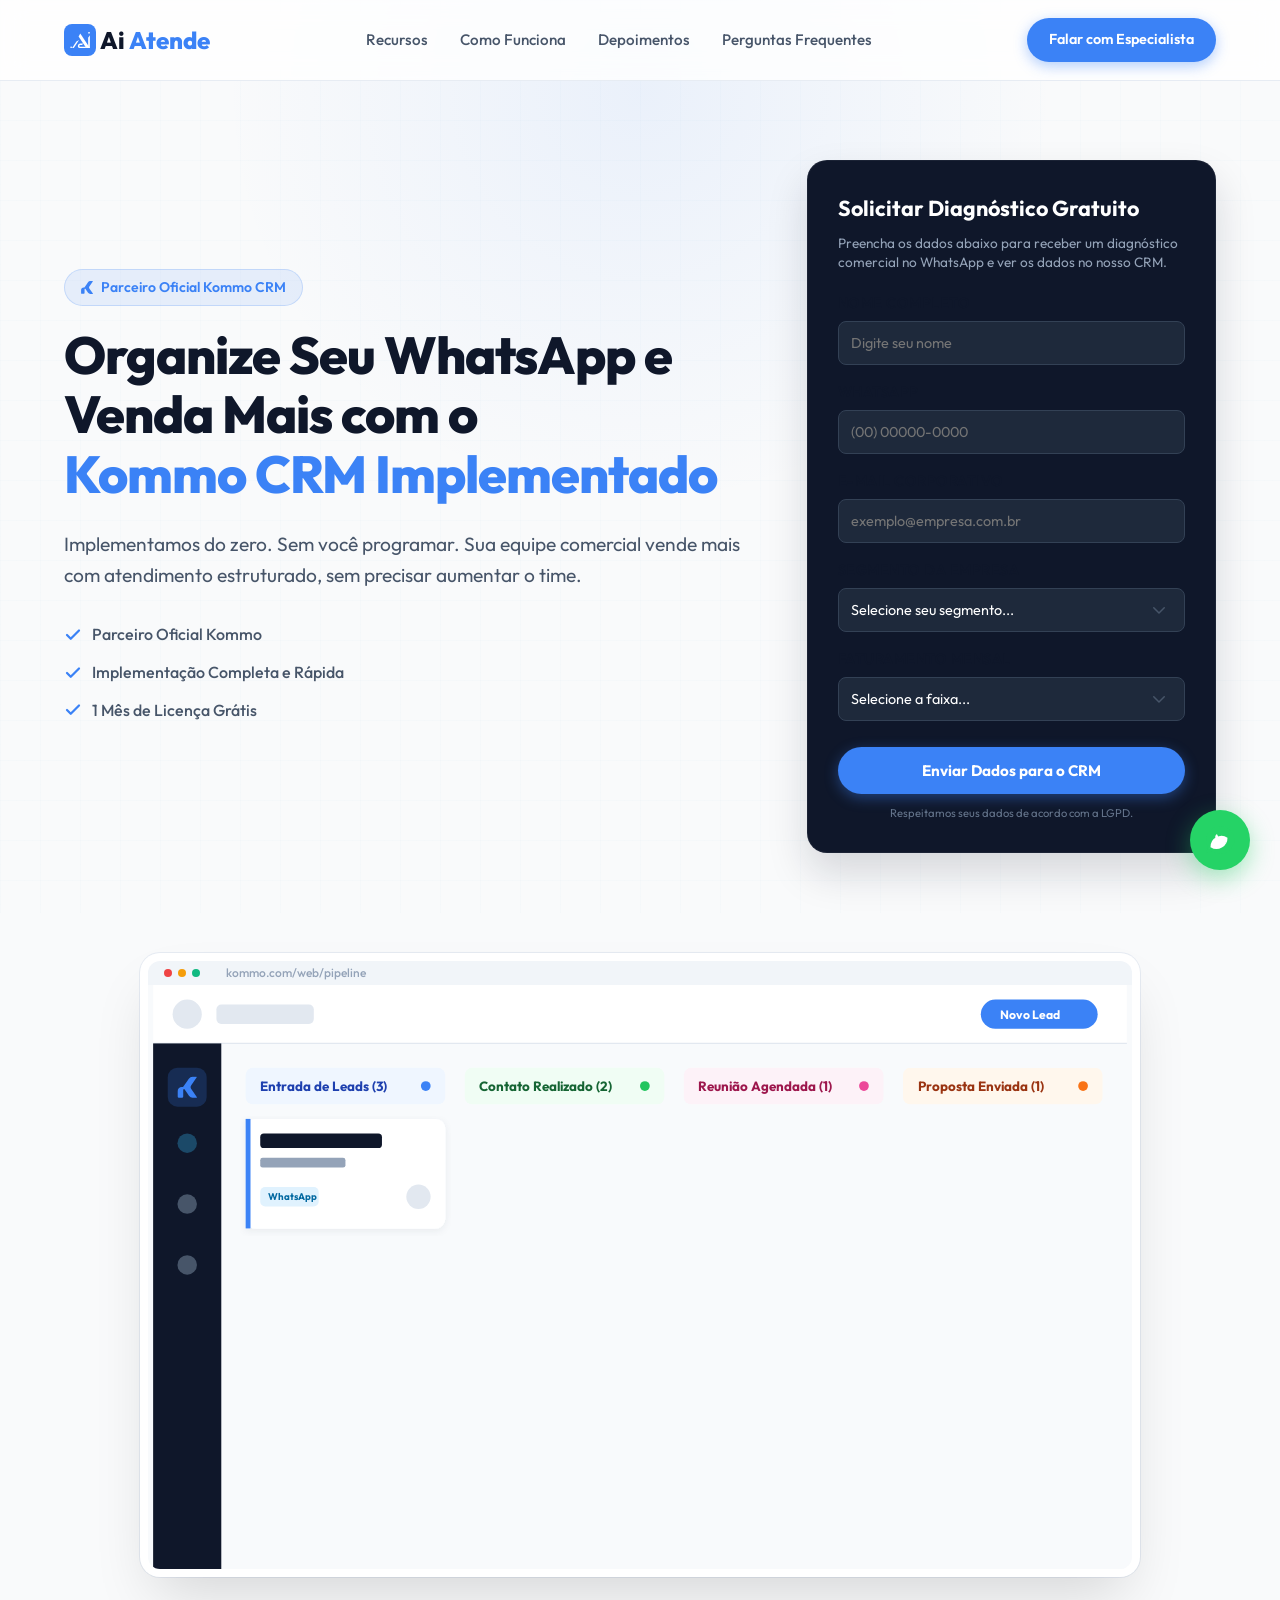
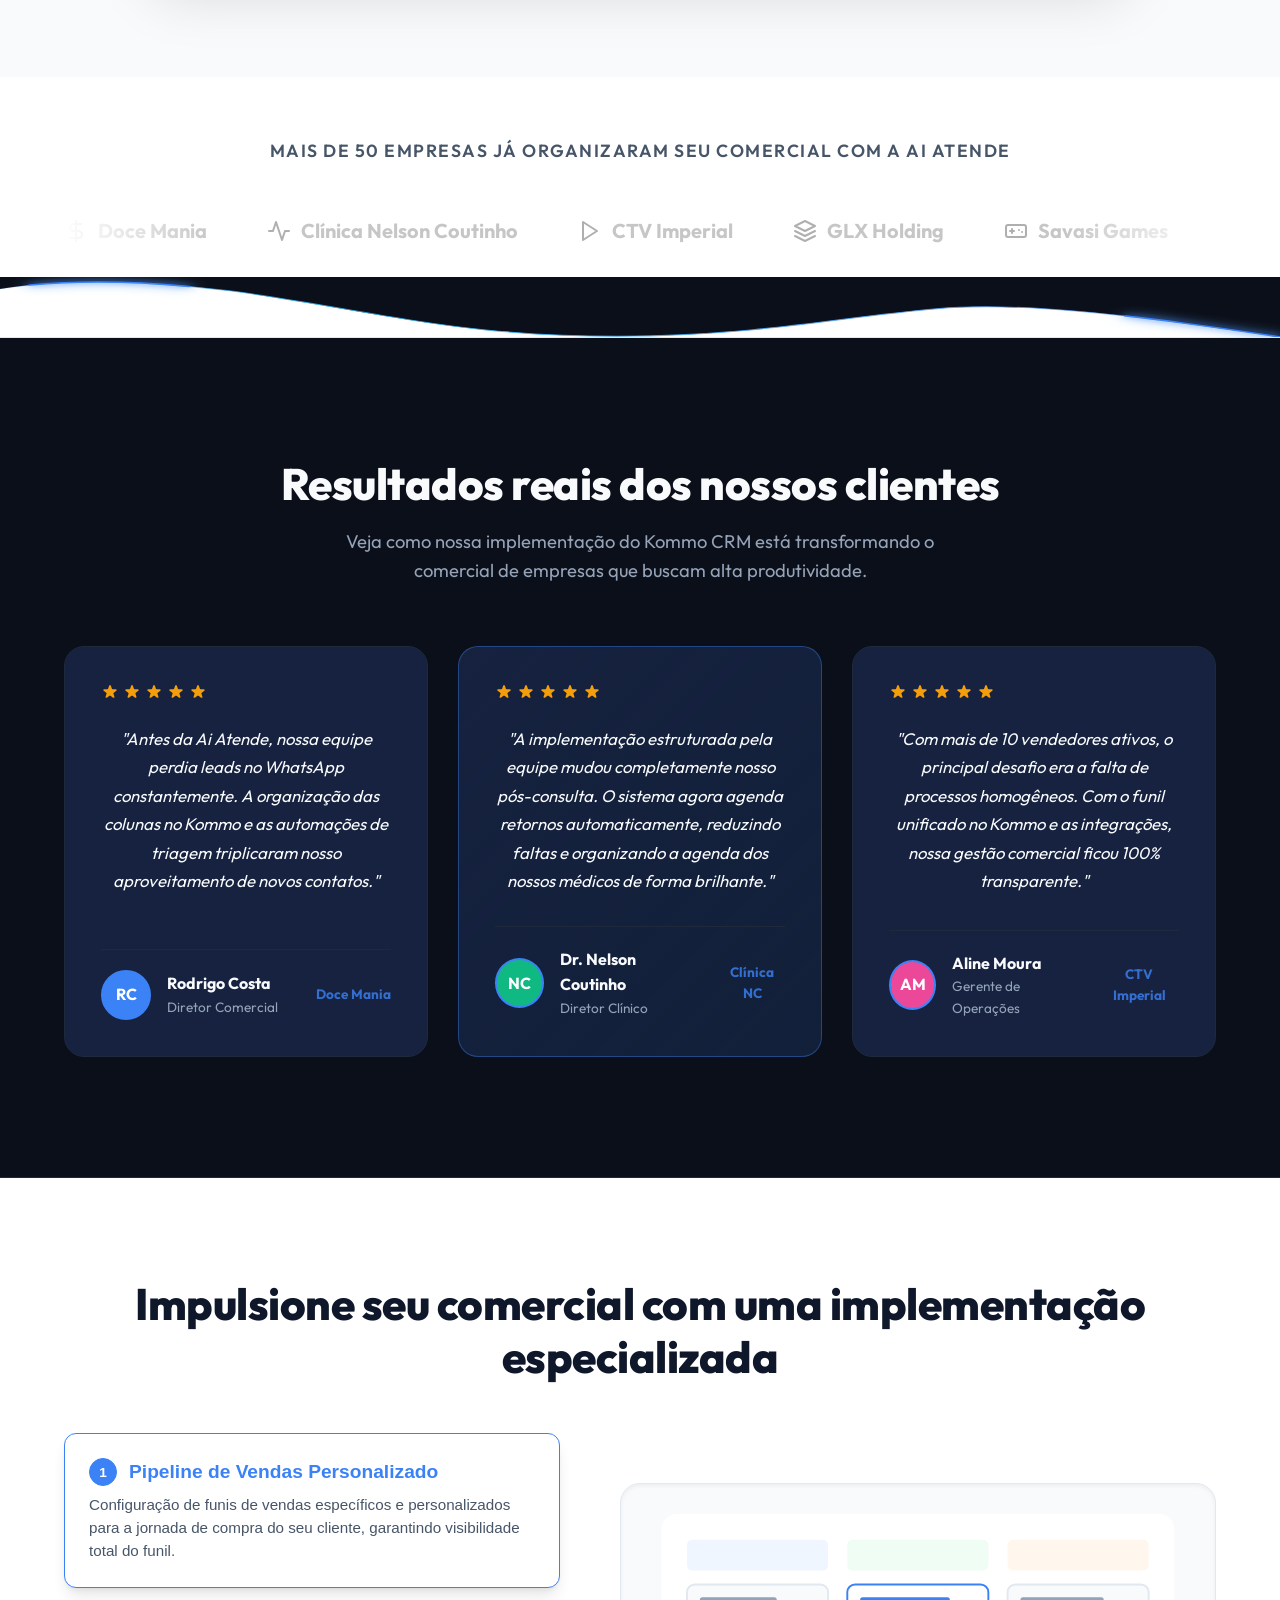
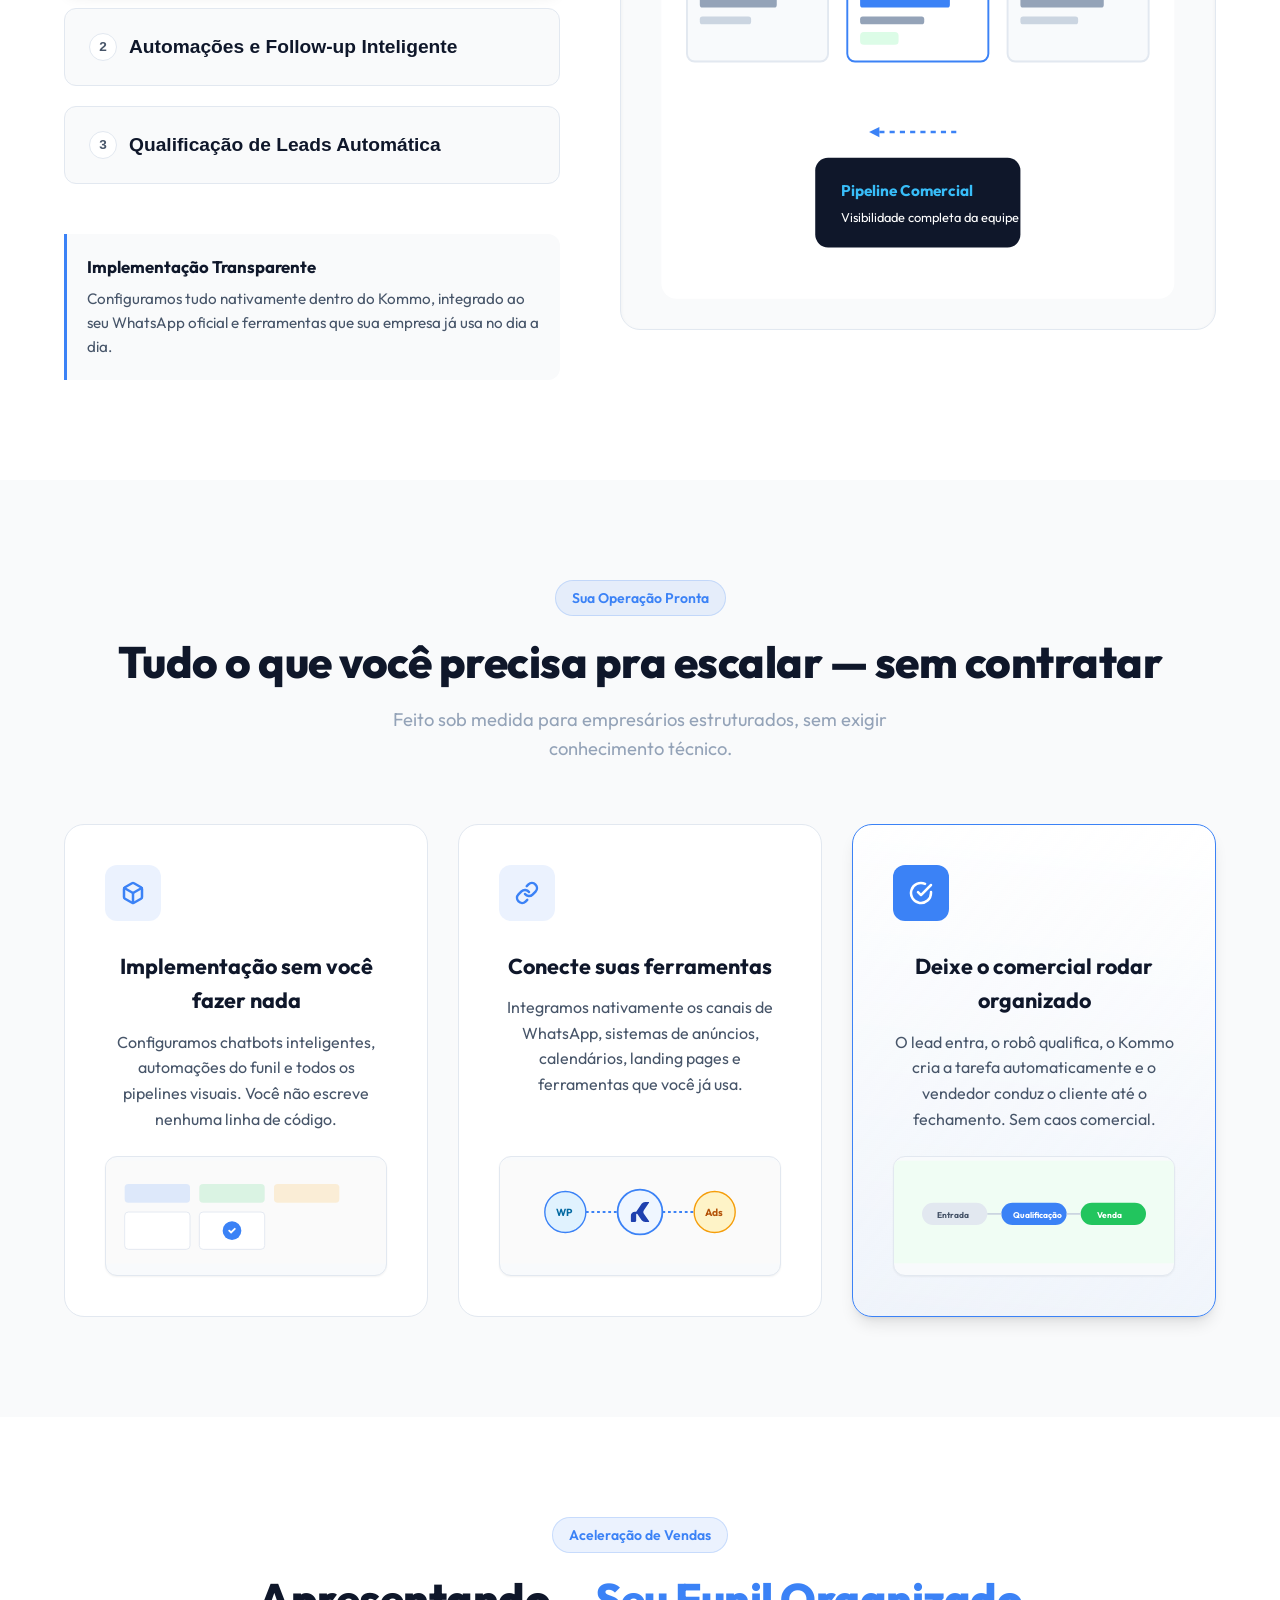
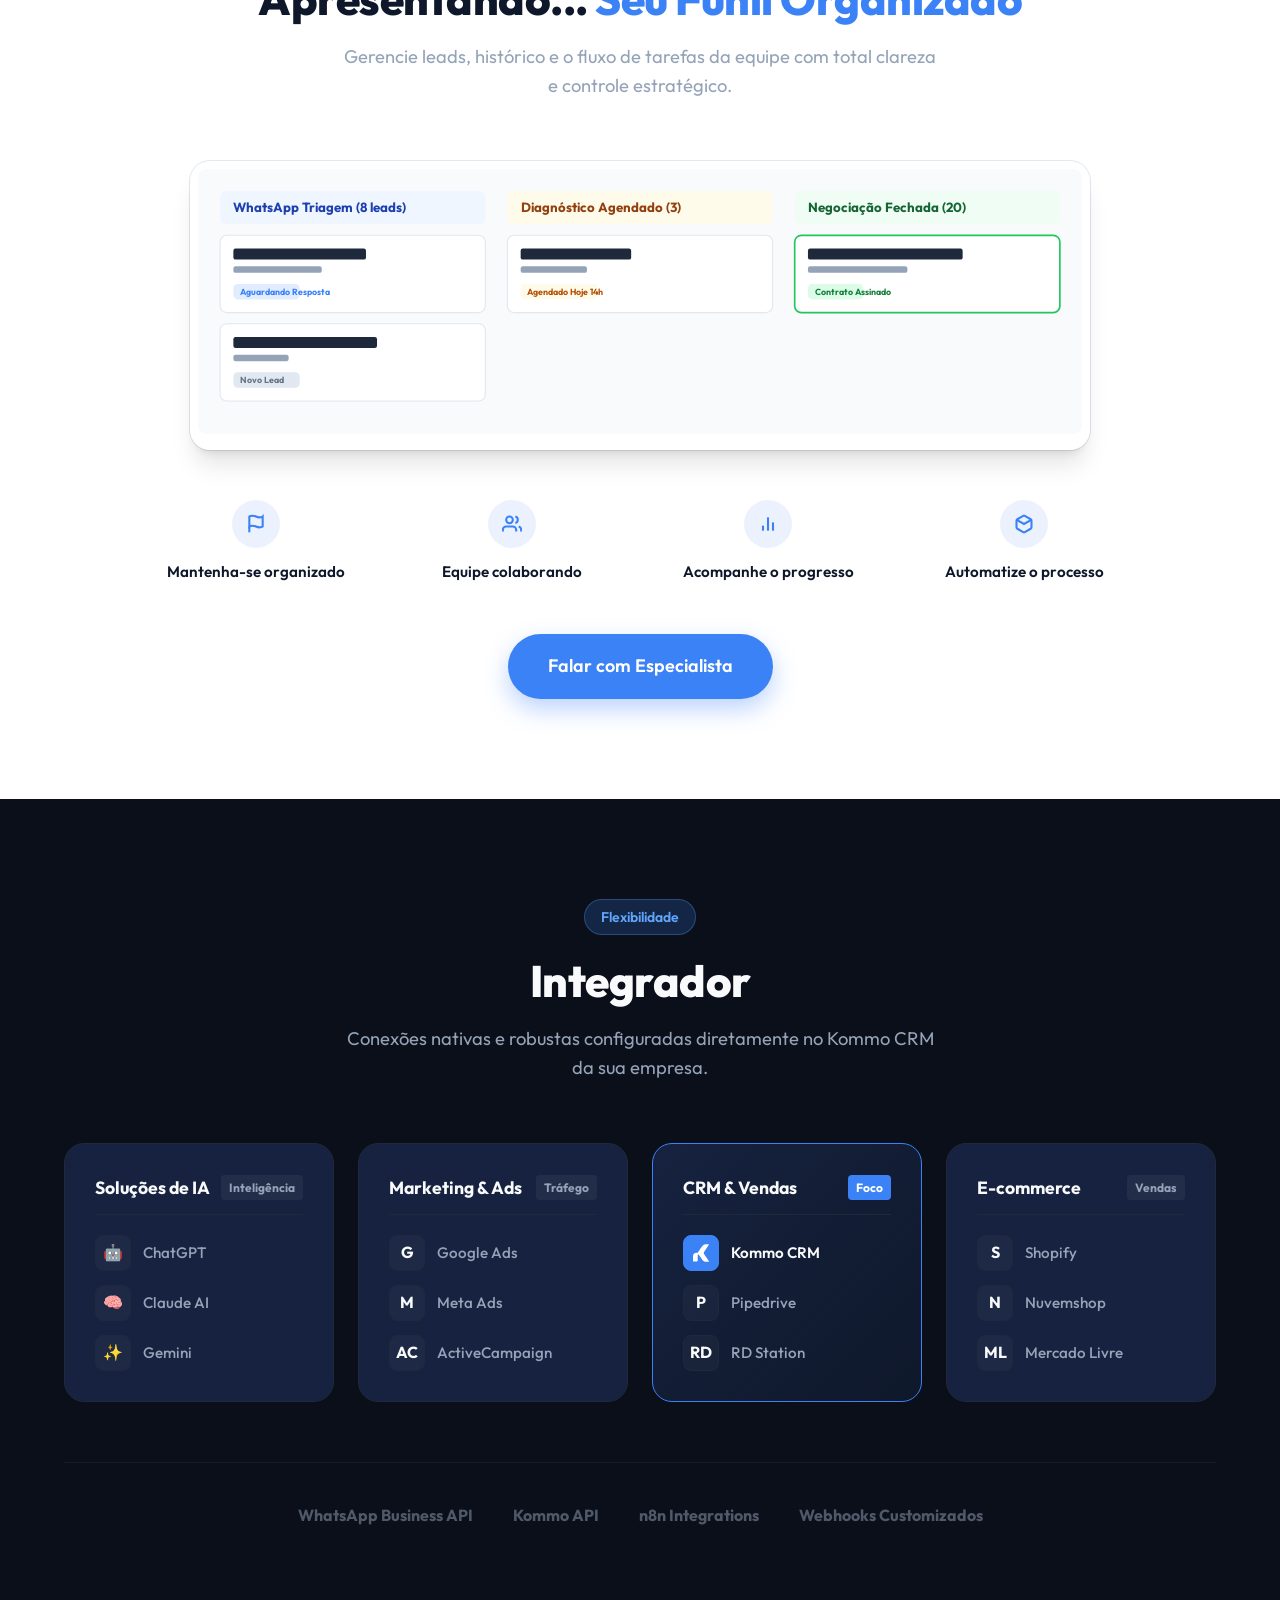
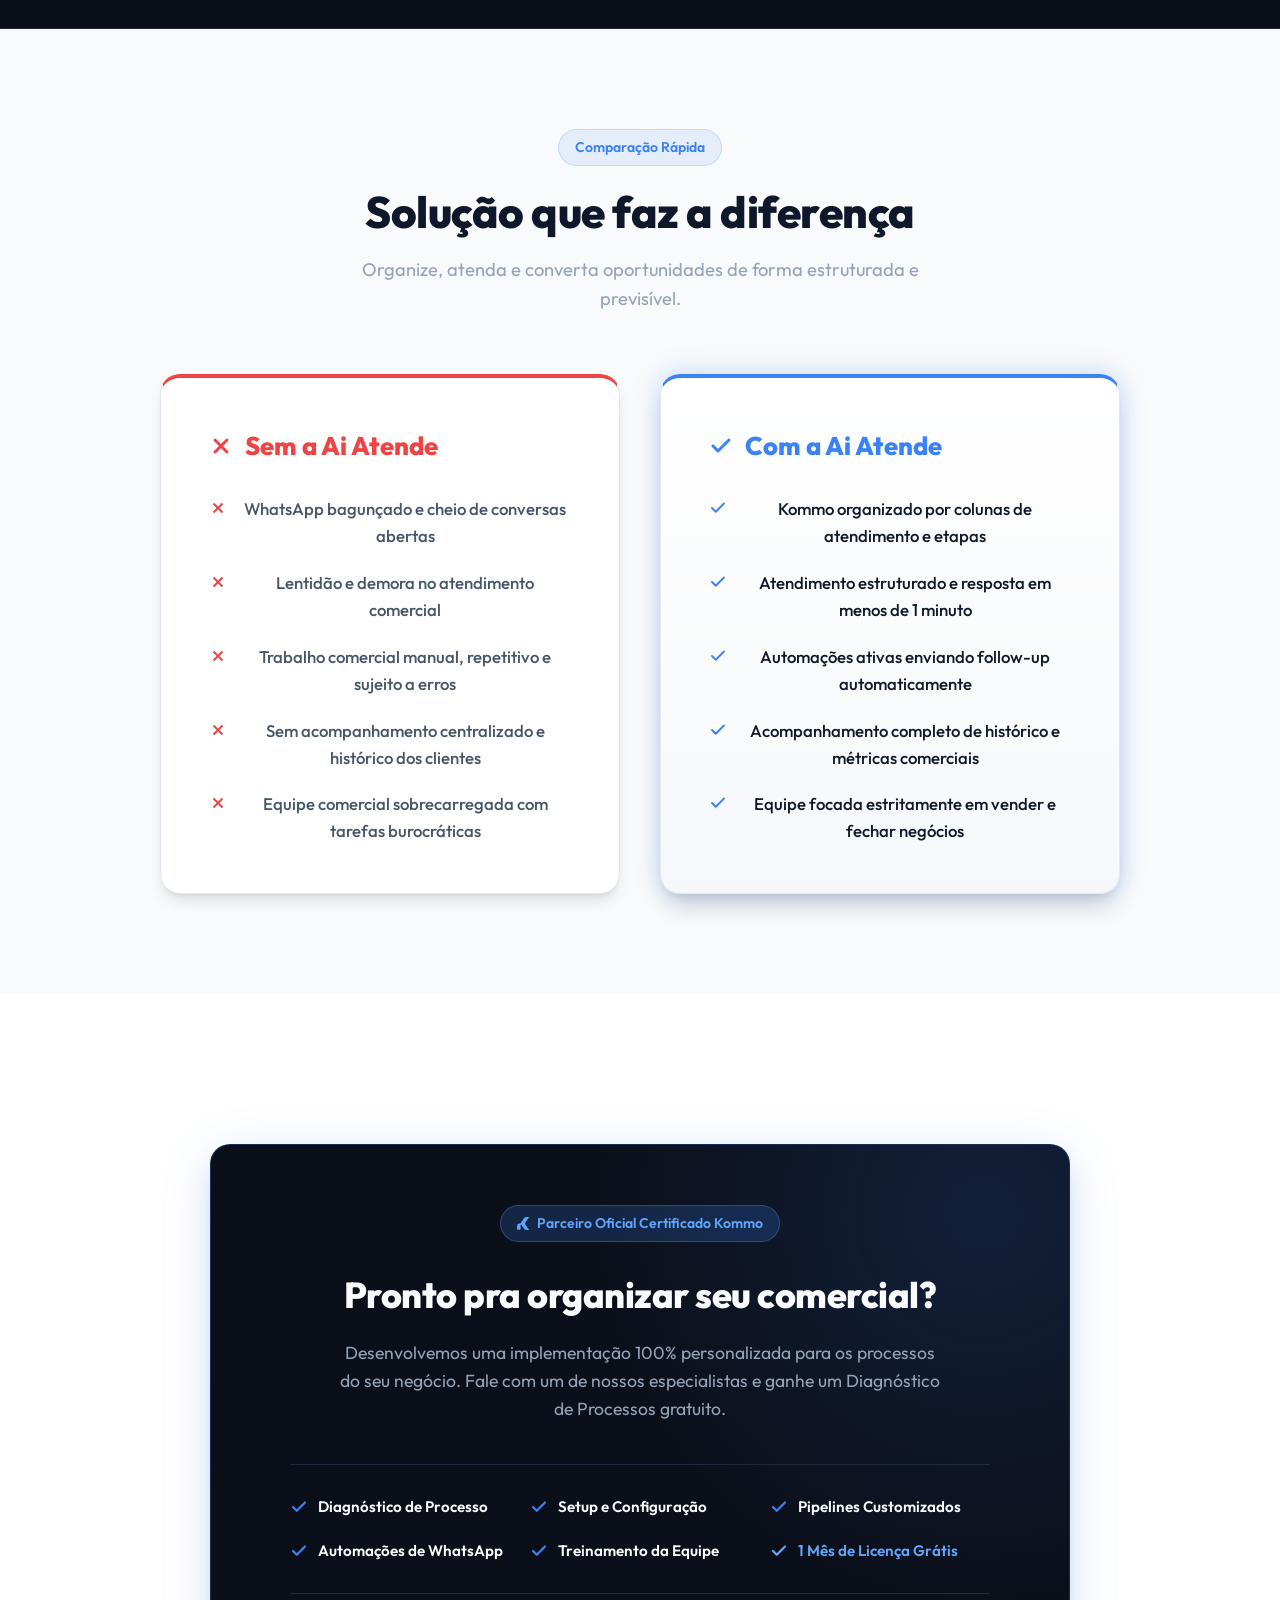
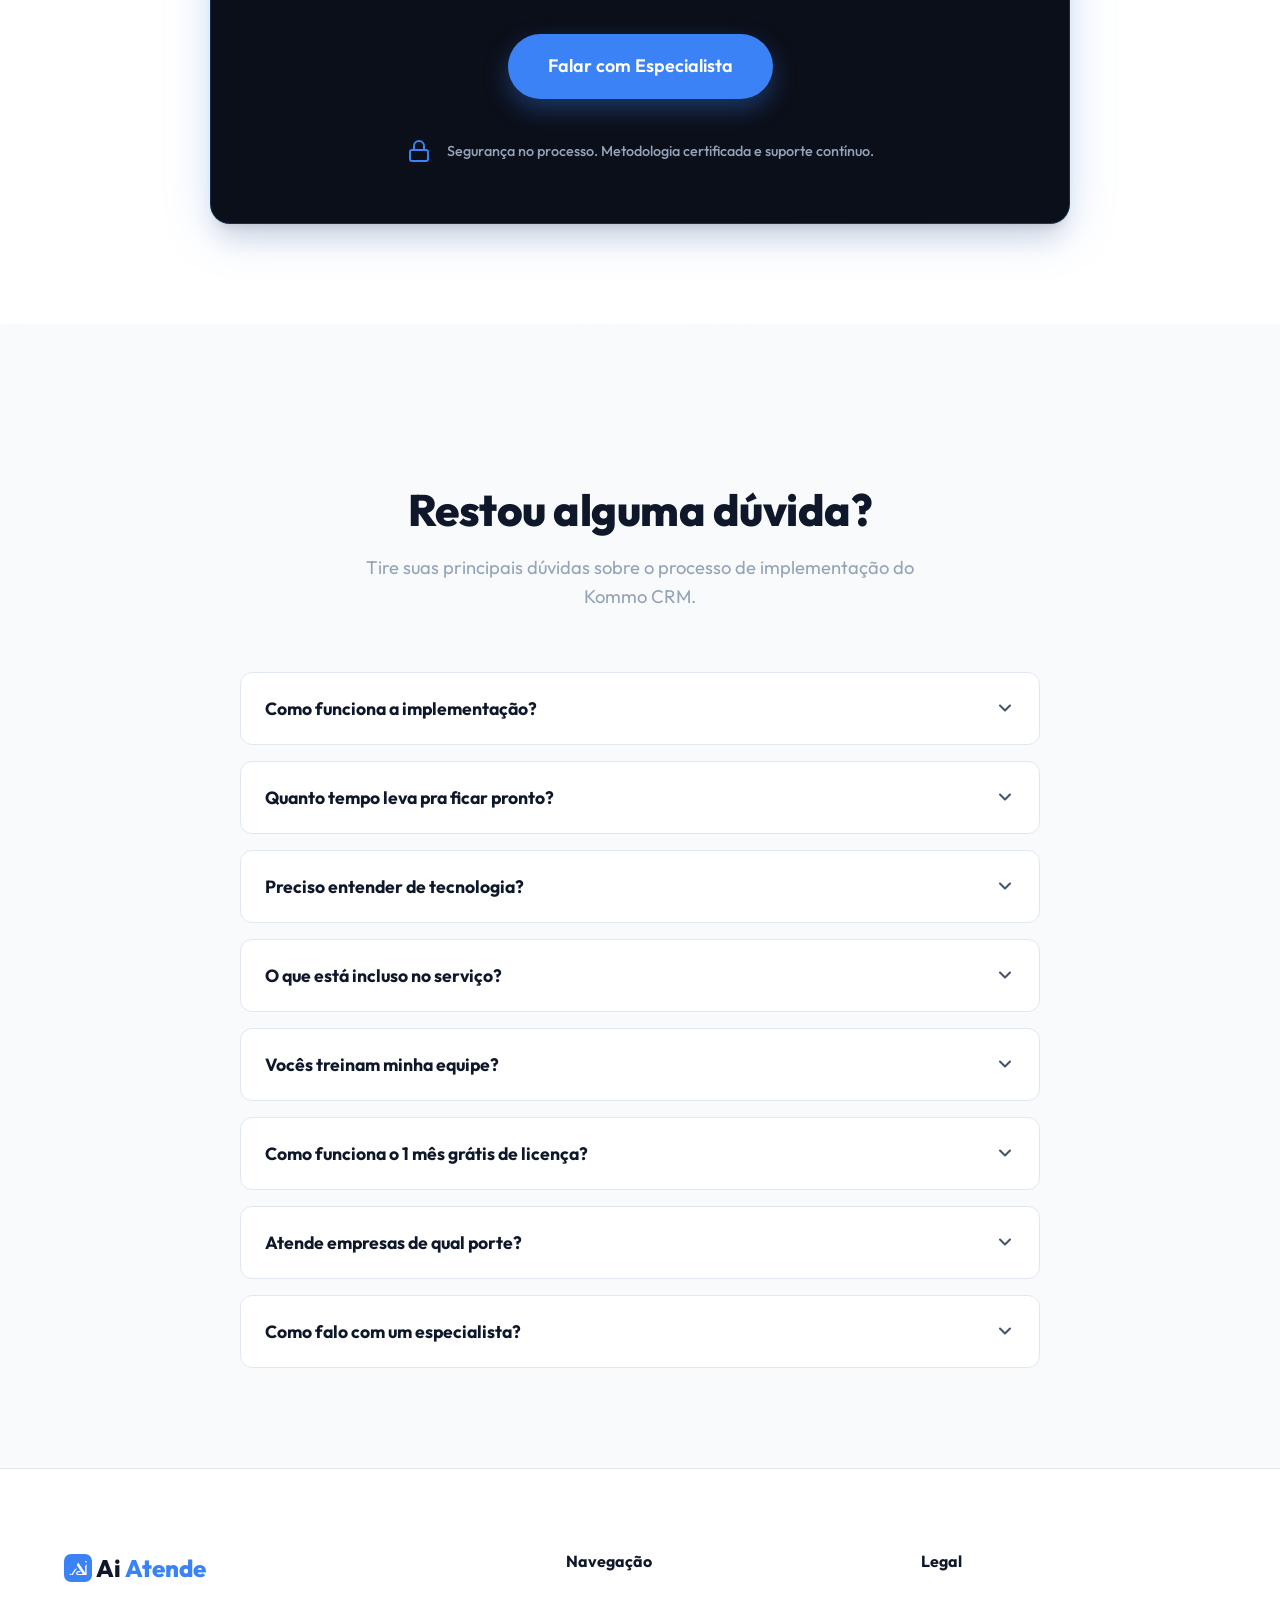
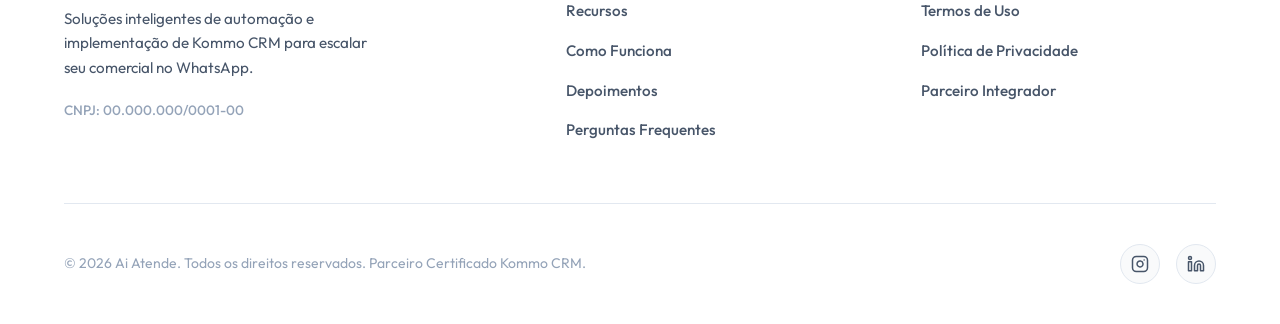
==== commit 6e90bfc5: "feat: add split hero layout with lead qualification form" ====
--- a/index.html
+++ b/index.html
@@ -59,7 +59,7 @@
       </nav>
 
       <div style="display: flex; align-items: center; gap: 16px;">
-        <a href="https://wa.me/558193830343?text=Ol%C3%A1%2C%20gostaria%20de%20solicitar%20um%20diagn%C3%B3stico%20de%20WhatsApp%20CRM%20para%20minha%20empresa." class="btn btn-primary" target="_blank" rel="noopener noreferrer">Falar com Especialista</a>
+        <a href="https://wa.me/558193830343?text=Ol%C3%A1%2C%20gostaria%20de%20solicitar%20um%20diagn%C3%B3stico%20de%20WhatsApp%20CRM%20para%20minha%20empresa." class="btn btn-primary btn-whatsapp-track" target="_blank" rel="noopener noreferrer">Falar com Especialista</a>
         <button class="menu-toggle" id="menu-toggle" aria-label="Abrir menu de navegação" aria-expanded="false" aria-controls="nav-menu">
           <svg width="24" height="24" viewBox="0 0 24 24" fill="none" stroke="currentColor" stroke-width="2.5" stroke-linecap="round" stroke-linejoin="round">
             <line x1="3" y1="12" x2="21" y2="12"></line>
@@ -71,39 +71,89 @@
     </div>
   </header>
 
-  <!-- SECTION 2 — HERO CENTRALIZADO -->
+  <!-- SECTION 2 — HERO COM FORMULÁRIO -->
   <section class="hero">
-    <div class="container">
-      <div class="badge">
-        <svg width="12" height="13" viewBox="0 0 20 22" fill="none" xmlns="http://www.w3.org/2000/svg" style="color: #3B82F6;">
-          <path d="M19.6 21.8h-4a5 5 0 0 1-3.8-2L9.2 16l-2-2.9a.8.8 0 0 0-1.3.5v6.9a1.2 1.2 0 0 1-1.2 1.2H1.2A1.2 1.2 0 0 1 0 20.6v-5.2a4.6 4.6 0 0 1 4.6-4.6h1l.3-.2 3.3-4.8 2.5-3.6a5 5 0 0 1 3.8-2h4a.4.4 0 0 1 .3.6L14 9.3a3 3 0 0 0 0 3.2l6 8.7a.4.4 0 0 1-.3.6" fill="currentColor"/>
-        </svg>
-        Parceiro Oficial Kommo CRM
-      </div>
-      <h1 class="hero-title">
-        Organize Seu WhatsApp e Venda Mais com o<br>
-        <span class="text-primary">Kommo CRM Implementado</span>
-      </h1>
-      <p class="hero-subtitle">
-        Implementamos do zero. Sem você programar. Sua equipe comercial vende mais com atendimento estruturado, sem precisar aumentar o time.
-      </p>
-      <div class="hero-cta-wrapper">
-        <a href="https://wa.me/558193830343?text=Ol%C3%A1%2C%20gostaria%20de%20solicitar%20um%20diagn%C3%B3stico%20de%20WhatsApp%20CRM%20para%20minha%20empresa." class="btn btn-primary btn-large" target="_blank" rel="noopener noreferrer">Falar com Especialista</a>
-      </div>
-      <ul class="hero-benefits">
-        <li>
-          <svg width="16" height="16" viewBox="0 0 24 24" fill="none" stroke="currentColor" stroke-width="3" stroke-linecap="round" stroke-linejoin="round"><polyline points="20 6 9 17 4 12"></polyline></svg>
-          Parceiro Oficial
-        </li>
-        <li>
-          <svg width="16" height="16" viewBox="0 0 24 24" fill="none" stroke="currentColor" stroke-width="3" stroke-linecap="round" stroke-linejoin="round"><polyline points="20 6 9 17 4 12"></polyline></svg>
-          Implementação Completa
-        </li>
-        <li>
-          <svg width="16" height="16" viewBox="0 0 24 24" fill="none" stroke="currentColor" stroke-width="3" stroke-linecap="round" stroke-linejoin="round"><polyline points="20 6 9 17 4 12"></polyline></svg>
-          1 Mês Grátis
-        </li>
-      </ul>
+    <div class="container hero-container-split">
+      <!-- Esquerda: Textos e Benefícios -->
+      <div class="hero-content">
+        <div class="badge">
+          <svg width="12" height="13" viewBox="0 0 20 22" fill="none" xmlns="http://www.w3.org/2000/svg" style="color: #3B82F6;">
+            <path d="M19.6 21.8h-4a5 5 0 0 1-3.8-2L9.2 16l-2-2.9a.8.8 0 0 0-1.3.5v6.9a1.2 1.2 0 0 1-1.2 1.2H1.2A1.2 1.2 0 0 1 0 20.6v-5.2a4.6 4.6 0 0 1 4.6-4.6h1l.3-.2 3.3-4.8 2.5-3.6a5 5 0 0 1 3.8-2h4a.4.4 0 0 1 .3.6L14 9.3a3 3 0 0 0 0 3.2l6 8.7a.4.4 0 0 1-.3.6" fill="currentColor"/>
+          </svg>
+          Parceiro Oficial Kommo CRM
+        </div>
+        <h1 class="hero-title">
+          Organize Seu WhatsApp e Venda Mais com o<br>
+          <span class="text-primary">Kommo CRM Implementado</span>
+        </h1>
+        <p class="hero-subtitle">
+          Implementamos do zero. Sem você programar. Sua equipe comercial vende mais com atendimento estruturado, sem precisar aumentar o time.
+        </p>
+        <ul class="hero-benefits">
+          <li>
+            <svg width="16" height="16" viewBox="0 0 24 24" fill="none" stroke="currentColor" stroke-width="3" stroke-linecap="round" stroke-linejoin="round"><polyline points="20 6 9 17 4 12"></polyline></svg>
+            Parceiro Oficial Kommo
+          </li>
+          <li>
+            <svg width="16" height="16" viewBox="0 0 24 24" fill="none" stroke="currentColor" stroke-width="3" stroke-linecap="round" stroke-linejoin="round"><polyline points="20 6 9 17 4 12"></polyline></svg>
+            Implementação Completa e Rápida
+          </li>
+          <li>
+            <svg width="16" height="16" viewBox="0 0 24 24" fill="none" stroke="currentColor" stroke-width="3" stroke-linecap="round" stroke-linejoin="round"><polyline points="20 6 9 17 4 12"></polyline></svg>
+            1 Mês de Licença Grátis
+          </li>
+        </ul>
+      </div>
+
+      <!-- Direita: Formulário de Qualificação -->
+      <div class="hero-form-wrapper">
+        <div class="lead-form-card">
+          <h3>Solicitar Diagnóstico Gratuito</h3>
+          <p>Preencha os dados abaixo para receber um diagnóstico comercial no WhatsApp e ver os dados no nosso CRM.</p>
+          <form id="hero-diagnostic-form" novalidate>
+            <div class="form-group">
+              <label for="hero-lead-name">Nome Completo</label>
+              <input type="text" id="hero-lead-name" class="form-control" placeholder="Digite seu nome" required>
+            </div>
+            <div class="form-group">
+              <label for="hero-lead-phone">WhatsApp</label>
+              <input type="tel" id="hero-lead-phone" class="form-control" placeholder="(00) 00000-0000" required>
+            </div>
+            <div class="form-group">
+              <label for="hero-lead-email">E-mail Corporativo</label>
+              <input type="email" id="hero-lead-email" class="form-control" placeholder="exemplo@empresa.com.br" required>
+            </div>
+            <div class="form-group">
+              <label for="hero-lead-segment">Segmento da Empresa</label>
+              <select id="hero-lead-segment" class="form-control" required>
+                <option value="" disabled selected>Selecione seu segmento...</option>
+                <option value="Serviços B2B">Prestação de Serviços / B2B</option>
+                <option value="Clínicas e Saúde">Clínica / Área da Saúde</option>
+                <option value="E-commerce e Varejo">E-commerce / Loja Virtual</option>
+                <option value="Imobiliário">Imobiliária / Incorporadora</option>
+                <option value="Tecnologia e SaaS">Tecnologia / Software</option>
+                <option value="Educação e Cursos">Educação / Treinamentos</option>
+                <option value="Outros">Outros</option>
+              </select>
+            </div>
+            <div class="form-group">
+              <label for="hero-lead-revenue">Faturamento Mensal</label>
+              <select id="hero-lead-revenue" class="form-control" required>
+                <option value="" disabled selected>Selecione a faixa...</option>
+                <option value="Até R$ 20k">Até R$ 20.000 / mês</option>
+                <option value="R$ 20k a R$ 50k">R$ 20.000 a R$ 50.000 / mês</option>
+                <option value="R$ 50k a R$ 100k">R$ 50.000 a R$ 100.000 / mês</option>
+                <option value="R$ 100k a R$ 250k">R$ 100.000 a R$ 250.000 / mês</option>
+                <option value="Acima de R$ 250k">Acima de R$ 250.000 / mês</option>
+              </select>
+            </div>
+            <button type="submit" class="btn btn-primary btn-form btn-whatsapp-track" id="hero-submit-btn">
+              <span>Enviar Dados para o CRM</span>
+            </button>
+            <p class="form-disclaimer">Respeitamos seus dados de acordo com a LGPD.</p>
+          </form>
+        </div>
+      </div>
     </div>
   </section>
 
@@ -698,7 +748,7 @@
         </div>
       </div>
       
-      <a href="https://wa.me/558193830343?text=Ol%C3%A1%2C%20gostaria%20de%20solicitar%20um%20diagn%C3%B3stico%20de%20WhatsApp%20CRM%20para%20minha%20empresa." class="btn btn-primary btn-large" target="_blank" rel="noopener noreferrer">Falar com Especialista</a>
+      <a href="https://wa.me/558193830343?text=Ol%C3%A1%2C%20gostaria%20de%20solicitar%20um%20diagn%C3%B3stico%20de%20WhatsApp%20CRM%20para%20minha%20empresa." class="btn btn-primary btn-large btn-whatsapp-track" target="_blank" rel="noopener noreferrer">Falar com Especialista</a>
     </div>
   </section>
 
@@ -924,7 +974,7 @@
           </div>
         </div>
         
-        <a href="https://wa.me/558193830343?text=Ol%C3%A1%2C%20gostaria%20de%20solicitar%20um%20diagn%C3%B3stico%20de%20WhatsApp%20CRM%20para%20minha%20empresa." class="btn btn-primary btn-large" target="_blank" rel="noopener noreferrer">Falar com Especialista</a>
+        <a href="https://wa.me/558193830343?text=Ol%C3%A1%2C%20gostaria%20de%20solicitar%20um%20diagn%C3%B3stico%20de%20WhatsApp%20CRM%20para%20minha%20empresa." class="btn btn-primary btn-large btn-whatsapp-track" target="_blank" rel="noopener noreferrer">Falar com Especialista</a>
         
         <div class="guarantee-block">
           <svg width="24" height="24" viewBox="0 0 24 24" fill="none" stroke="currentColor" stroke-width="2" stroke-linecap="round" stroke-linejoin="round"><rect x="3" y="11" width="18" height="11" rx="2" ry="2"></rect><path d="M7 11V7a5 5 0 0 1 10 0v4"></path></svg>
@@ -1149,7 +1199,7 @@
             </select>
           </div>
           
-          <button type="submit" class="btn btn-primary btn-form" id="submit-btn">
+          <button type="submit" class="btn btn-primary btn-form btn-whatsapp-track" id="submit-btn">
             <span>Solicitar Diagnóstico Comercial</span>
           </button>
           
@@ -1160,7 +1210,7 @@
   </div>
 
   <!-- FLOATING WHATSAPP WIDGET -->
-  <a href="https://wa.me/558193830343?text=Ol%C3%A1%2C%20gostaria%20de%20um%20diagn%C3%B3stico%20de%20WhatsApp%20CRM%20para%20minha%20empresa." class="whatsapp-widget" target="_blank" rel="noopener noreferrer" aria-label="Falar conosco no WhatsApp">
+  <a href="https://wa.me/558193830343?text=Ol%C3%A1%2C%20gostaria%20de%20um%20diagn%C3%B3stico%20de%20WhatsApp%20CRM%20para%20minha%20empresa." class="whatsapp-widget btn-whatsapp-track" target="_blank" rel="noopener noreferrer" aria-label="Falar conosco no WhatsApp">
     <svg viewBox="0 0 32 32" fill="none" xmlns="http://www.w3.org/2000/svg">
       <path d="M16 2a14 14 0 0 0-12.1 21L2 29l6.3-1.6A14 14 0 1 0 16 2z" fill="#25D366"/>
       <path d="M22.5 18.7c-.3-.2-1.7-.8-2-.9-.3-.1-.5-.2-.7.2-.2.3-.8.9-1 1.1-.2.2-.4.2-.7.1a9 9 0 0 1-2.7-1.7 10 10 0 0 1-1.9-2.3c-.2-.3 0-.5.2-.6.1-.1.3-.3.4-.5.1-.2.2-.3.3-.5.1-.2 0-.4-.1-.5-.1-.2-.7-1.7-1-2.3-.3-.6-.6-.5-.8-.5H13c-.2 0-.6.1-.9.4a3 3 0 0 0-.9 2.2c0 1.4.6 2.8.7 3a13 13 0 0 0 5 4.3c1.3.5 2 .4 2.8.3a3 3 0 0 0 2-1.4c.2-.5.2-1 0-1.2zm1-5a11 11 0 0 0-17 9.5l-2.4 2.4 2.5-2.4a11 11 0 0 0 16.9-9.5z" fill="white"/>
--- a/css/style.css
+++ b/css/style.css
@@ -246,7 +246,7 @@
   color: var(--text-light-main);
 }
 
-/* SECTION 2 — HERO CENTRALIZADO */
+/* SECTION 2 — HERO COM FORMULÁRIO (SPLIT) */
 .hero {
   background-color: var(--bg-light-alt);
   background-image: 
@@ -256,16 +256,28 @@
   background-size: 100% 100%, 40px 40px, 40px 40px;
   padding-top: 160px;
   padding-bottom: 60px;
-  text-align: center;
+  text-align: left;
+}
+
+.hero-container-split {
+  display: grid;
+  grid-template-columns: 1.25fr 0.75fr;
+  gap: 60px;
+  align-items: center;
+}
+
+.hero-content {
+  display: flex;
+  flex-direction: column;
+  align-items: flex-start;
 }
 
 .hero-title {
-  font-size: 3.5rem;
+  font-size: 3.25rem;
   line-height: 1.15;
   font-weight: 800;
   color: var(--text-light-main);
-  max-width: 900px;
-  margin: 0 auto 24px auto;
+  margin-bottom: 24px;
   letter-spacing: -1px;
   opacity: 0;
   transform: translateY(20px);
@@ -273,47 +285,128 @@
 }
 
 .hero-subtitle {
-  font-size: 1.25rem;
+  font-size: 1.2rem;
   color: var(--text-light-muted);
-  max-width: 650px;
-  margin: 0 auto 40px auto;
+  margin-bottom: 32px;
   font-weight: 400;
   opacity: 0;
   transform: translateY(20px);
   animation: fadeInUp 0.8s cubic-bezier(0.16, 1, 0.3, 1) 0.2s forwards;
 }
 
-.hero-cta-wrapper {
-  margin-bottom: 30px;
-  opacity: 0;
-  transform: translateY(20px);
-  animation: fadeInUp 0.8s cubic-bezier(0.16, 1, 0.3, 1) 0.4s forwards;
-}
-
 .hero-benefits {
   display: flex;
-  justify-content: center;
-  gap: 24px;
+  flex-direction: column;
+  gap: 12px;
   list-style: none;
   padding: 0;
   color: var(--text-light-muted);
   font-weight: 500;
-  font-size: 0.95rem;
+  font-size: 1rem;
   opacity: 0;
   transform: translateY(20px);
-  animation: fadeInUp 0.8s cubic-bezier(0.16, 1, 0.3, 1) 0.6s forwards;
+  animation: fadeInUp 0.8s cubic-bezier(0.16, 1, 0.3, 1) 0.4s forwards;
+  margin-bottom: 20px;
 }
 
 .hero-benefits li {
   display: flex;
   align-items: center;
-  gap: 6px;
+  gap: 10px;
 }
 
 .hero-benefits li svg {
   color: var(--primary);
+  flex-shrink: 0;
   width: 18px;
   height: 18px;
+}
+
+/* Card de Formulário no Hero */
+.hero-form-wrapper {
+  opacity: 0;
+  transform: translateY(20px);
+  animation: fadeInUp 0.8s cubic-bezier(0.16, 1, 0.3, 1) 0.5s forwards;
+  z-index: 5;
+}
+
+.lead-form-card {
+  background-color: #0F172A; /* Contrast Card Escuro */
+  color: #F8FAFC;
+  padding: 30px;
+  border-radius: var(--radius-lg);
+  border: 1px solid rgba(255, 255, 255, 0.05);
+  box-shadow: 0 20px 40px rgba(15, 23, 42, 0.15);
+}
+
+.lead-form-card h3 {
+  font-family: var(--font-heading);
+  font-size: 1.35rem;
+  font-weight: 700;
+  margin-bottom: 8px;
+  color: white;
+}
+
+.lead-form-card p {
+  font-size: 0.85rem;
+  color: #94A3B8;
+  margin-bottom: 20px;
+  line-height: 1.4;
+}
+
+.lead-form-card .form-group {
+  margin-bottom: 16px;
+  display: flex;
+  flex-direction: column;
+  gap: 6px;
+  text-align: left;
+}
+
+.lead-form-card label {
+  font-size: 0.7rem;
+  font-weight: 600;
+  text-transform: uppercase;
+  letter-spacing: 0.5px;
+  color: #94A3B8;
+}
+
+.lead-form-card .form-control {
+  width: 100%;
+  padding: 12px;
+  border-radius: var(--radius-sm);
+  background-color: #1E293B;
+  border: 1px solid #334155;
+  color: white;
+  font-size: 0.9rem;
+  font-family: var(--font-sans);
+  outline: none;
+  transition: var(--transition);
+}
+
+.lead-form-card .form-control:focus {
+  border-color: var(--primary);
+  box-shadow: 0 0 0 2px rgba(59, 130, 246, 0.25);
+}
+
+.lead-form-card select.form-control option {
+  background-color: #1E293B;
+  color: white;
+}
+
+.lead-form-card .btn-form {
+  width: 100%;
+  margin-top: 10px;
+  padding: 14px;
+  font-size: 0.95rem;
+  font-weight: 700;
+}
+
+.lead-form-card .form-disclaimer {
+  font-size: 0.7rem;
+  color: #64748B;
+  margin-top: 12px;
+  margin-bottom: 0;
+  text-align: center;
 }
 
 @keyframes fadeInUp {
@@ -411,6 +504,26 @@
   padding: 10px 0;
 }
 
+/* Add mask fade overlays on sides of the logos container */
+.logos-slider-container::before,
+.logos-slider-container::after {
+  content: "";
+  position: absolute;
+  top: 0;
+  width: 150px;
+  height: 100%;
+  z-index: 2;
+  pointer-events: none;
+}
+.logos-slider-container::before {
+  left: 0;
+  background: linear-gradient(to right, var(--bg-light), transparent);
+}
+.logos-slider-container::after {
+  right: 0;
+  background: linear-gradient(to left, var(--bg-light), transparent);
+}
+
 .logos-track {
   display: flex;
   gap: 60px;
@@ -432,18 +545,24 @@
   font-weight: 700;
   filter: grayscale(100%);
   opacity: 0.6;
-  transition: var(--transition);
+  transition: transform 0.3s cubic-bezier(0.4, 0, 0.2, 1), filter 0.3s ease, opacity 0.3s ease, color 0.3s ease;
   cursor: default;
 }
 
 .logo-item:hover {
-  filter: grayscale(0%);
+  filter: grayscale(0%) drop-shadow(0 4px 8px rgba(59, 130, 246, 0.2));
   opacity: 1;
   color: var(--text-light-main);
+  transform: translateY(-4px) scale(1.08);
 }
 
 .logo-icon {
   color: var(--primary);
+  transition: transform 0.3s ease;
+}
+
+.logo-item:hover .logo-icon {
+  transform: rotate(5deg) scale(1.1);
 }
 
 @keyframes scrollLogos {
@@ -471,6 +590,56 @@
 
 .wave-transition .shape-fill {
   fill: var(--bg-dark);
+}
+
+.wave-transition .shape-fill-back {
+  fill: var(--primary);
+  opacity: 0.25;
+  animation: driftBack 10s ease-in-out infinite alternate;
+  transform-origin: center bottom;
+}
+
+.wave-transition .wave-glow-line {
+  stroke: url(#wave-glow-grad);
+  stroke-width: 2px;
+  stroke-linecap: round;
+  fill: none;
+  animation: pulseGlow 4s ease-in-out infinite;
+}
+
+.wave-transition .wave-laser-line {
+  stroke: #3b82f6;
+  stroke-width: 3px;
+  stroke-linecap: round;
+  fill: none;
+  stroke-dasharray: 150 900;
+  animation: laserRun 6s linear infinite;
+  filter: drop-shadow(0 0 5px #3b82f6) drop-shadow(0 0 10px #60a5fa);
+}
+
+@keyframes driftBack {
+  0% { transform: translate(0, 3px) scale(1, 0.95); }
+  100% { transform: translate(-10px, 6px) scale(1.03, 0.93); }
+}
+
+@keyframes pulseGlow {
+  0%, 100% {
+    opacity: 0.5;
+    filter: drop-shadow(0 0 2px rgba(59, 130, 246, 0.4));
+  }
+  50% {
+    opacity: 0.9;
+    filter: drop-shadow(0 0 5px rgba(59, 130, 246, 0.7));
+  }
+}
+
+@keyframes laserRun {
+  0% {
+    stroke-dashoffset: 1050;
+  }
+  100% {
+    stroke-dashoffset: 0;
+  }
 }
 
 /* SECTION 5 — DEPOIMENTOS */
@@ -1467,8 +1636,12 @@
 
 /* RESPONSIVE STYLES */
 @media (max-width: 1024px) {
+  .hero-container-split {
+    grid-template-columns: 1.1fr 0.9fr;
+    gap: 30px;
+  }
   .hero-title {
-    font-size: 2.75rem;
+    font-size: 2.5rem;
   }
   .testimonials-grid {
     grid-template-columns: repeat(2, 1fr);
@@ -1496,6 +1669,18 @@
 }
 
 @media (max-width: 768px) {
+  .hero {
+    text-align: center;
+    padding-top: 130px;
+    padding-bottom: 40px;
+  }
+  .hero-container-split {
+    grid-template-columns: 1fr;
+    gap: 40px;
+  }
+  .hero-content {
+    align-items: center;
+  }
   .section {
     padding: 70px 0;
   }
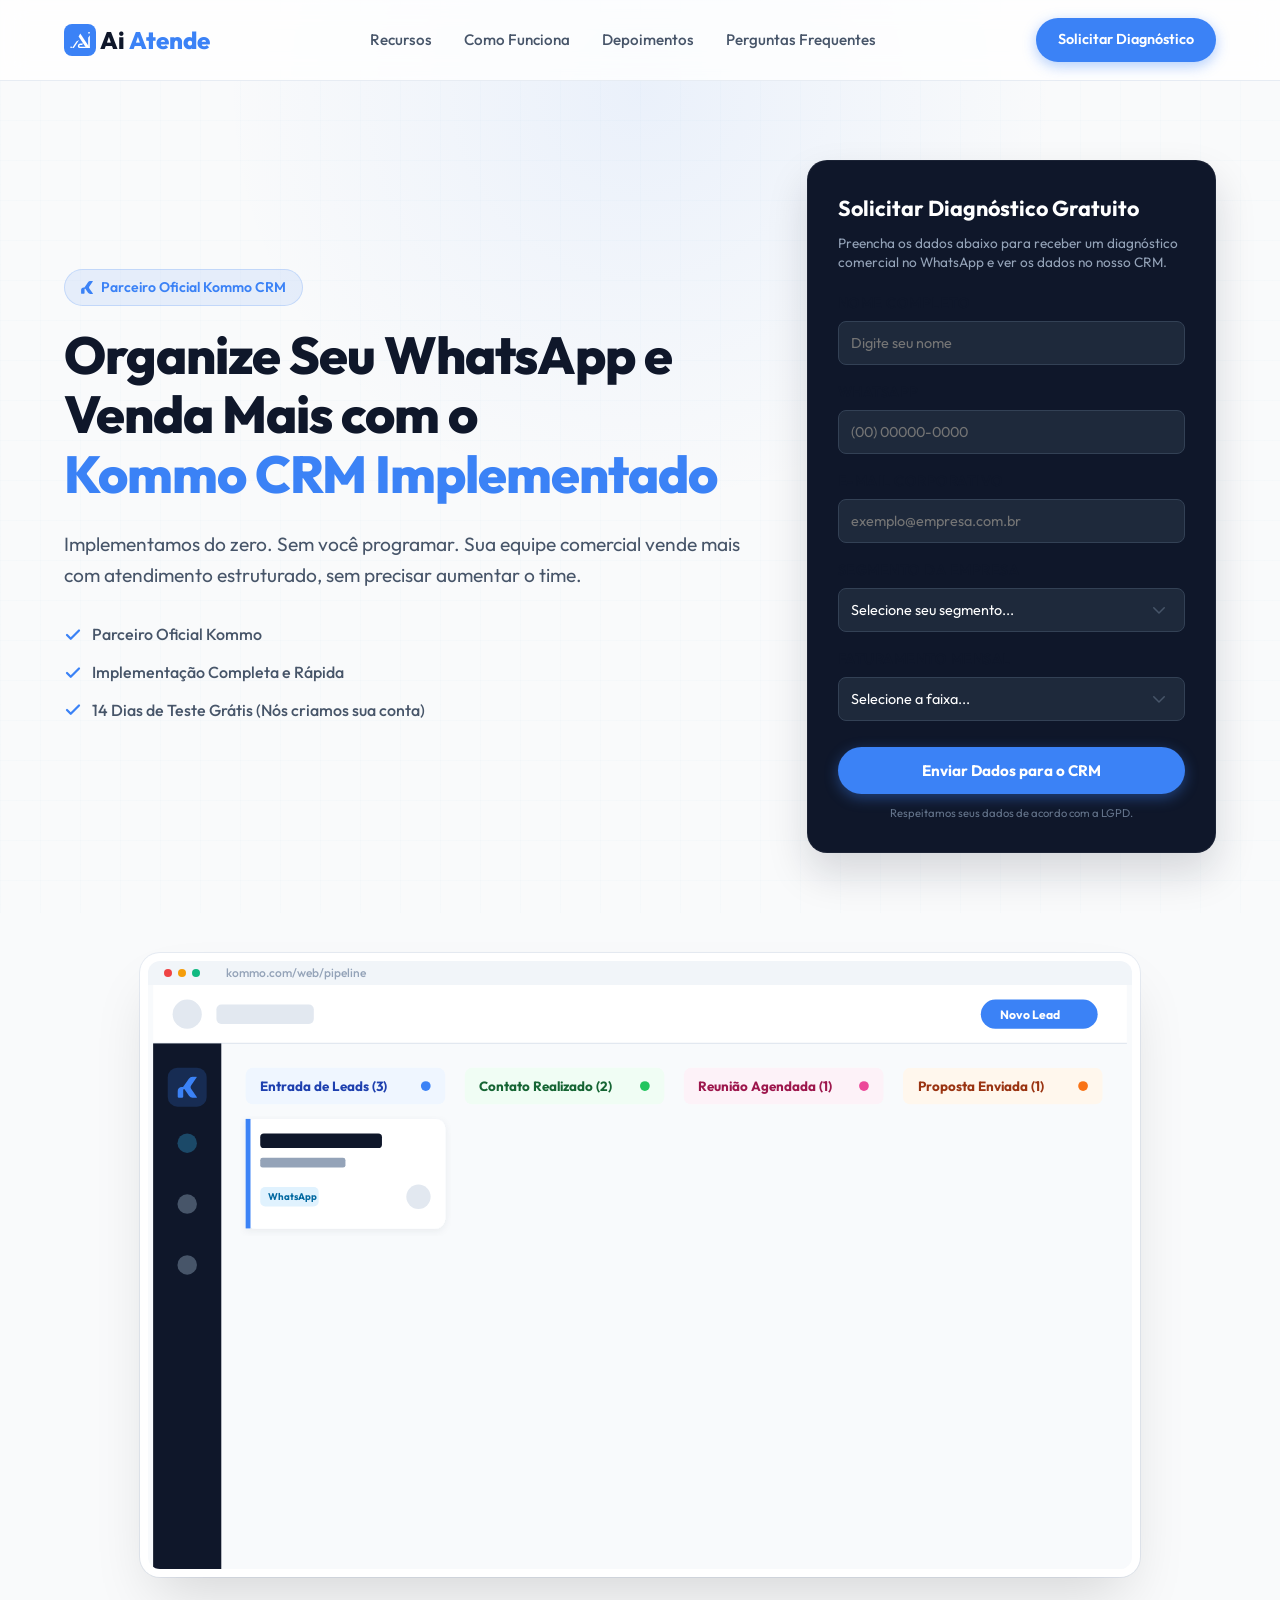
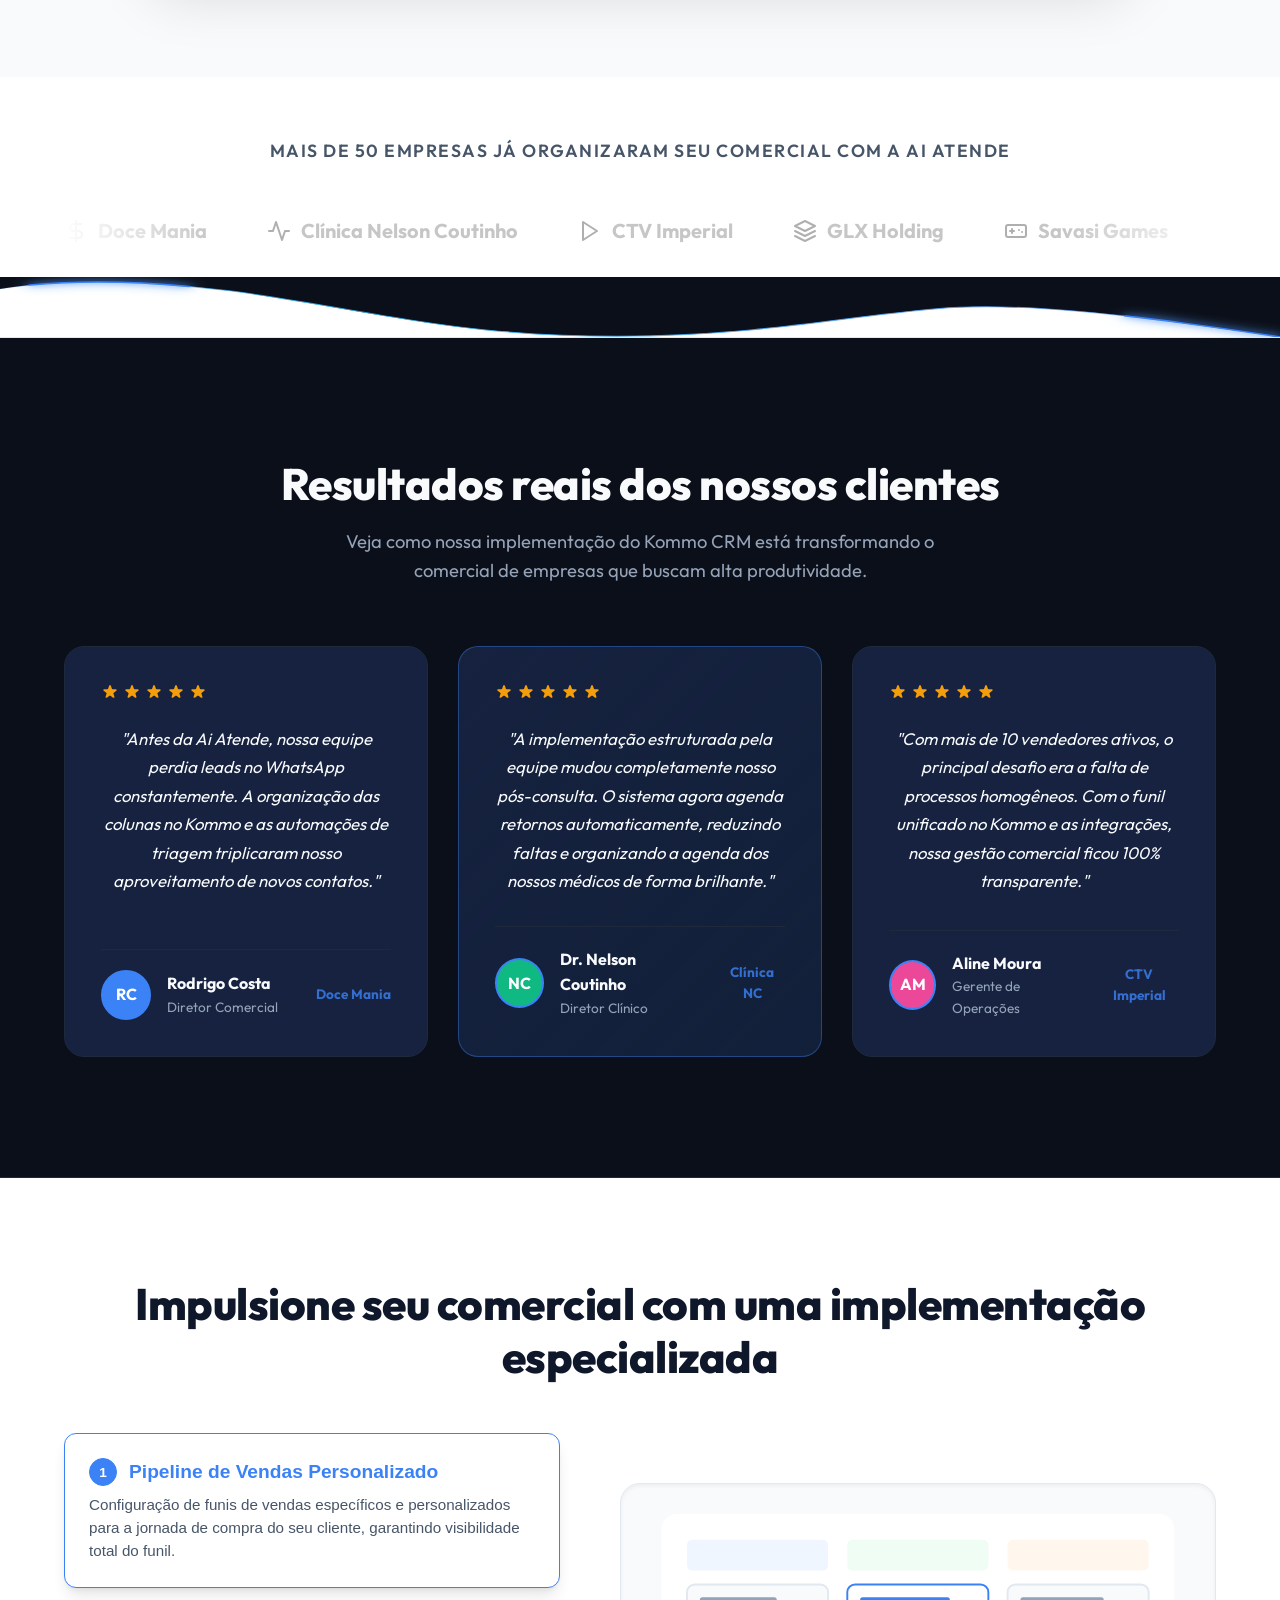
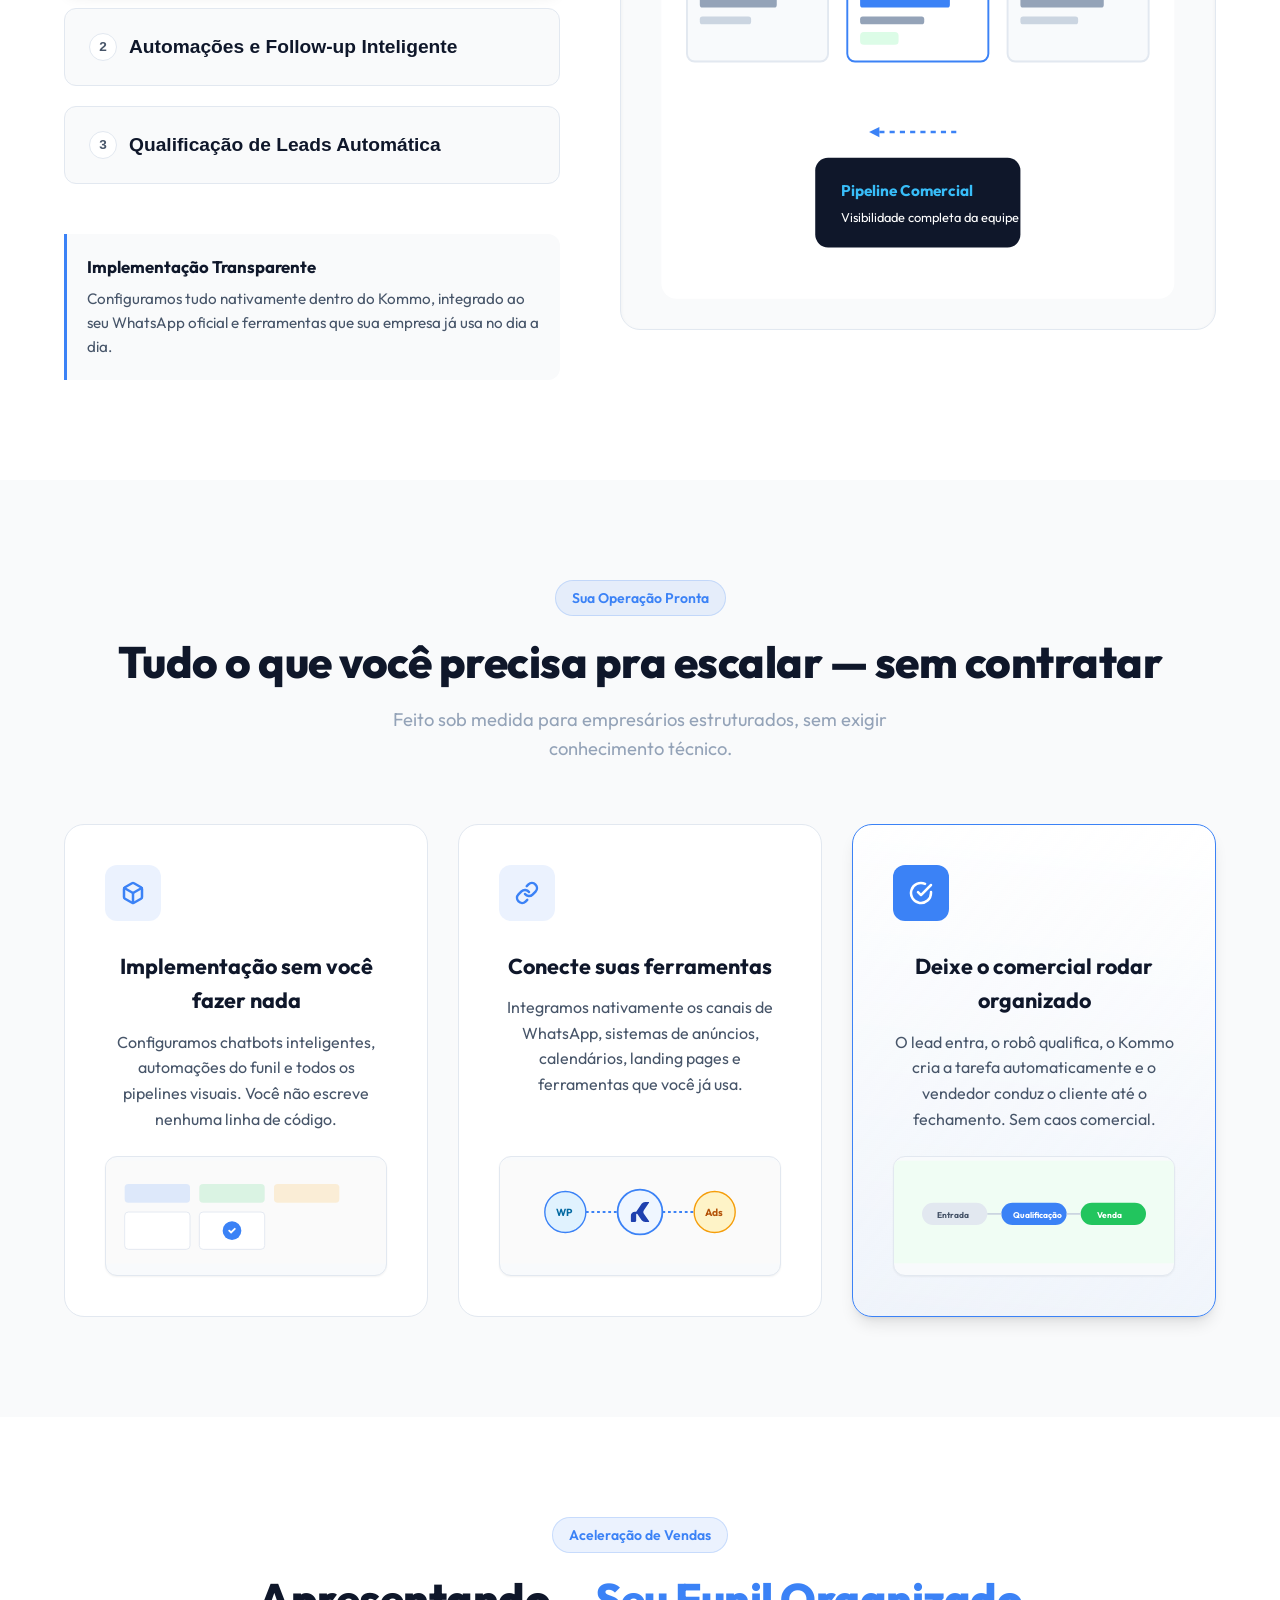
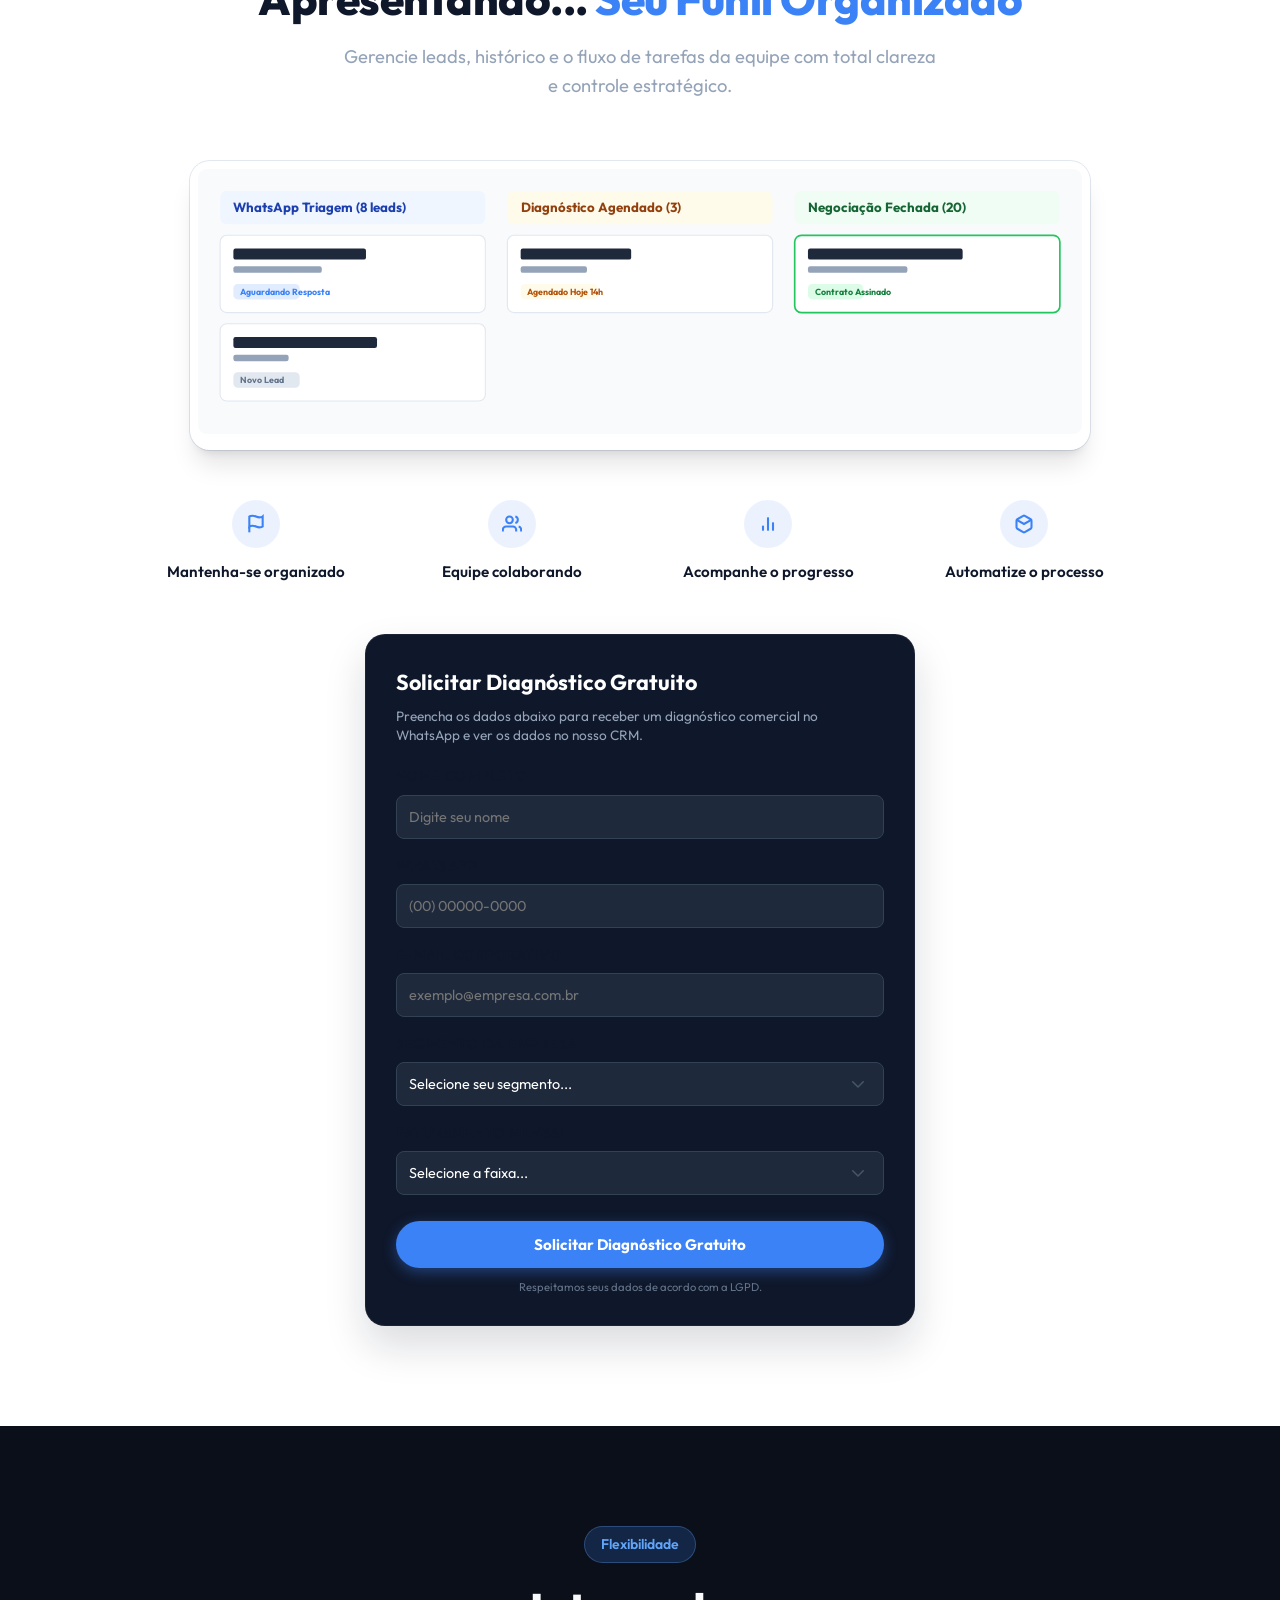
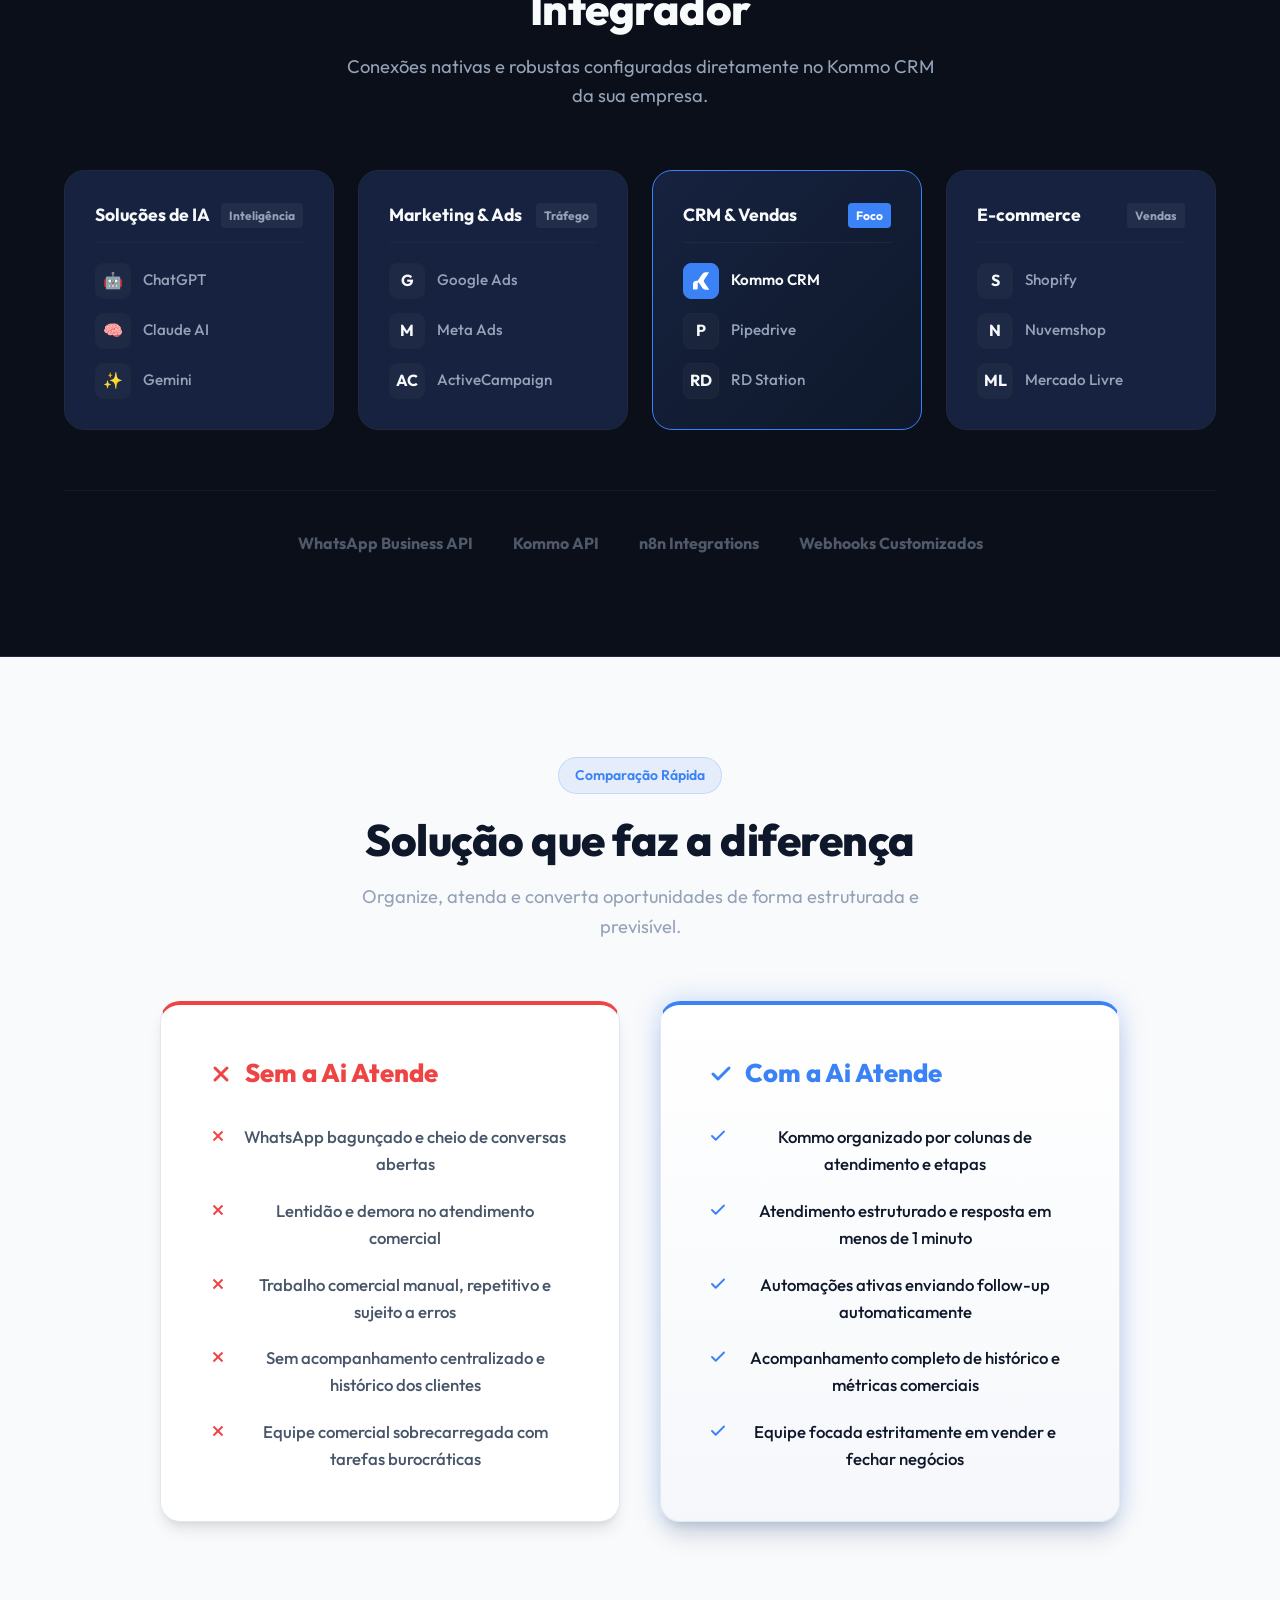
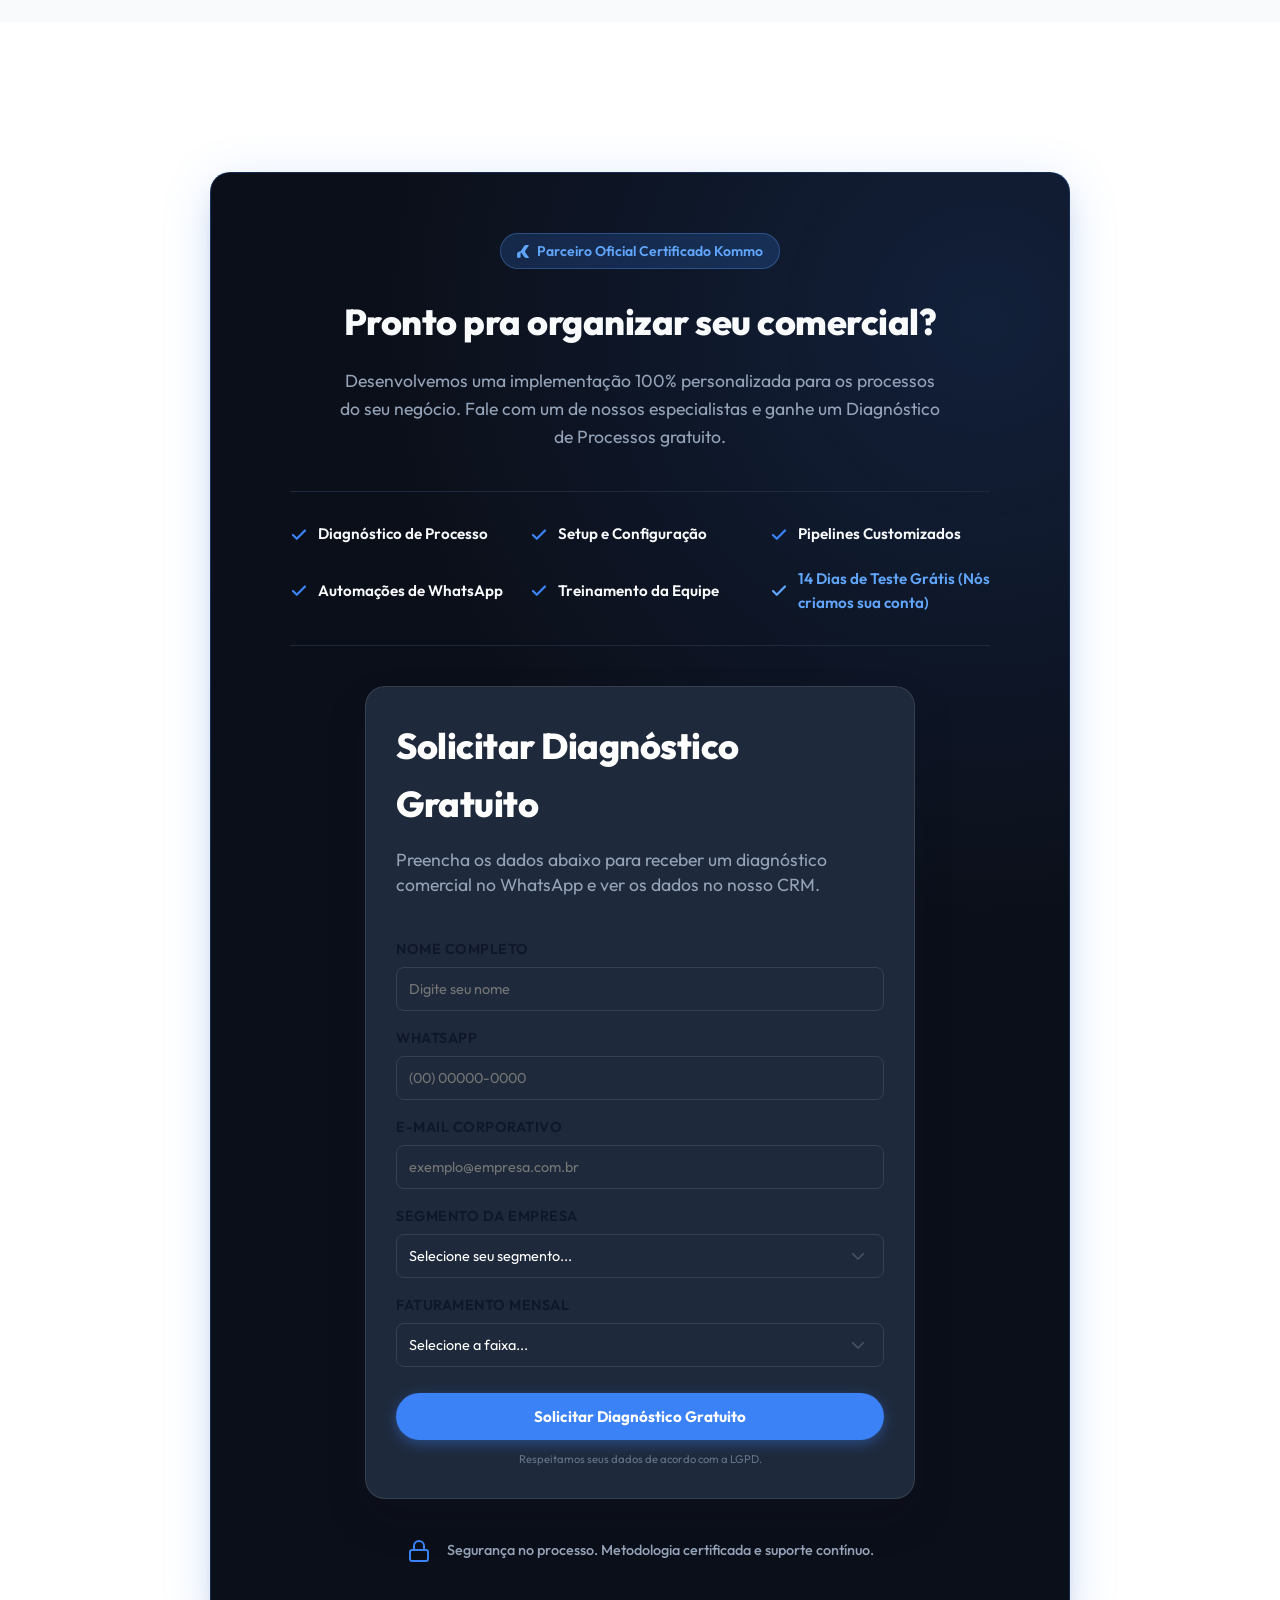
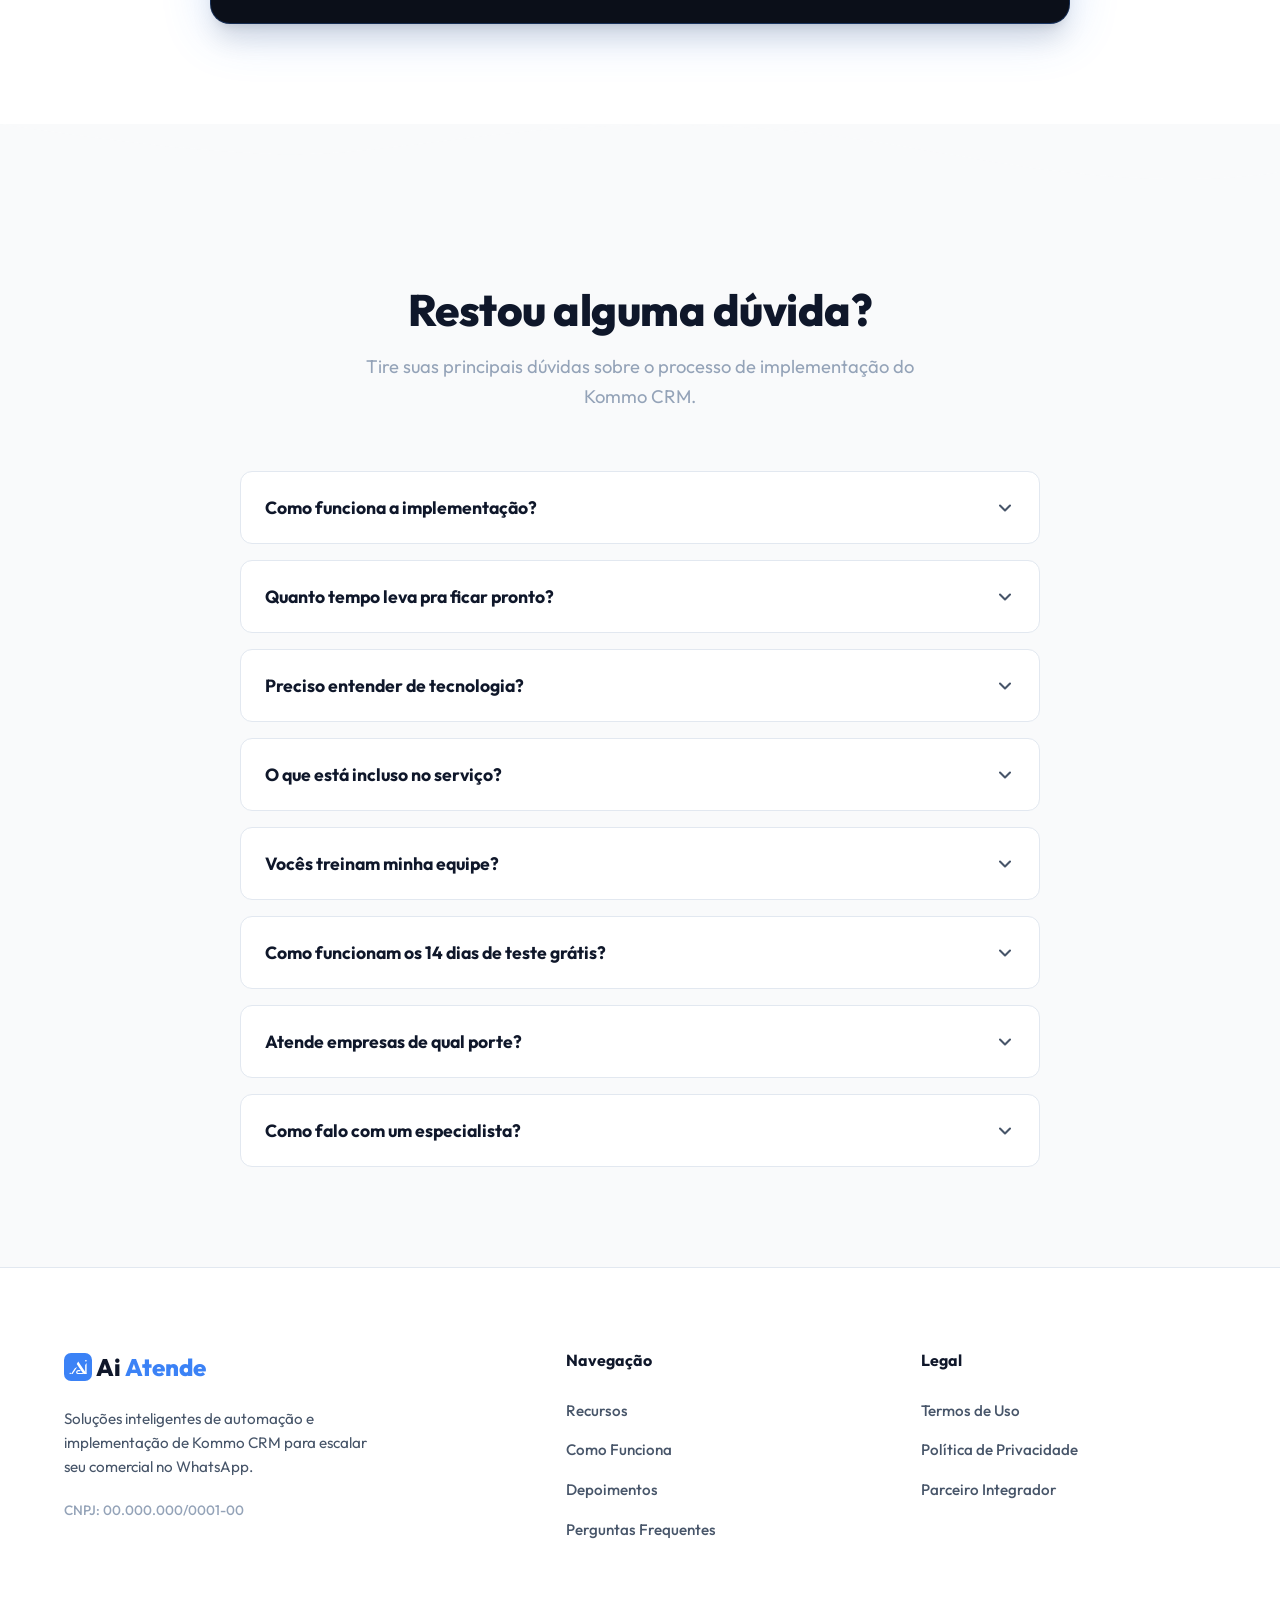
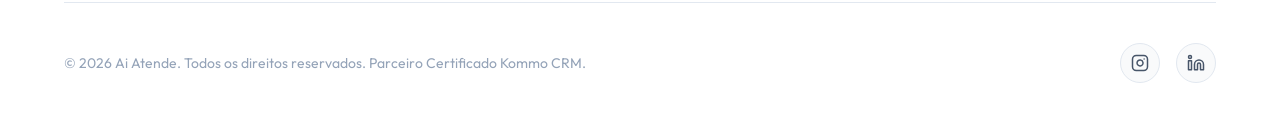
==== commit a5386f22: "feat: adjust communication to emphasize 14-day free trial created by us" ====
--- a/index.html
+++ b/index.html
@@ -59,7 +59,7 @@
       </nav>
 
       <div style="display: flex; align-items: center; gap: 16px;">
-        <a href="https://wa.me/558193830343?text=Ol%C3%A1%2C%20gostaria%20de%20solicitar%20um%20diagn%C3%B3stico%20de%20WhatsApp%20CRM%20para%20minha%20empresa." class="btn btn-primary btn-whatsapp-track" target="_blank" rel="noopener noreferrer">Falar com Especialista</a>
+        <a href="#bottom-form-section" class="btn btn-primary">Solicitar Diagnóstico</a>
         <button class="menu-toggle" id="menu-toggle" aria-label="Abrir menu de navegação" aria-expanded="false" aria-controls="nav-menu">
           <svg width="24" height="24" viewBox="0 0 24 24" fill="none" stroke="currentColor" stroke-width="2.5" stroke-linecap="round" stroke-linejoin="round">
             <line x1="3" y1="12" x2="21" y2="12"></line>
@@ -100,7 +100,7 @@
           </li>
           <li>
             <svg width="16" height="16" viewBox="0 0 24 24" fill="none" stroke="currentColor" stroke-width="3" stroke-linecap="round" stroke-linejoin="round"><polyline points="20 6 9 17 4 12"></polyline></svg>
-            1 Mês de Licença Grátis
+            14 Dias de Teste Grátis (Nós criamos sua conta)
           </li>
         </ul>
       </div>
@@ -748,7 +748,55 @@
         </div>
       </div>
       
-      <a href="https://wa.me/558193830343?text=Ol%C3%A1%2C%20gostaria%20de%20solicitar%20um%20diagn%C3%B3stico%20de%20WhatsApp%20CRM%20para%20minha%20empresa." class="btn btn-primary btn-large btn-whatsapp-track" target="_blank" rel="noopener noreferrer">Falar com Especialista</a>
+      <!-- Formulário de Qualificação Mid-Page -->
+      <div class="mid-form-wrapper" style="max-width: 550px; margin: 40px auto 0; text-align: left;">
+        <div class="lead-form-card">
+          <h3>Solicitar Diagnóstico Gratuito</h3>
+          <p>Preencha os dados abaixo para receber um diagnóstico comercial no WhatsApp e ver os dados no nosso CRM.</p>
+          <form id="mid-diagnostic-form" novalidate>
+            <div class="form-group">
+              <label for="mid-lead-name">Nome Completo</label>
+              <input type="text" id="mid-lead-name" class="form-control" placeholder="Digite seu nome" required>
+            </div>
+            <div class="form-group">
+              <label for="mid-lead-phone">WhatsApp</label>
+              <input type="tel" id="mid-lead-phone" class="form-control" placeholder="(00) 00000-0000" required>
+            </div>
+            <div class="form-group">
+              <label for="mid-lead-email">E-mail Corporativo</label>
+              <input type="email" id="mid-lead-email" class="form-control" placeholder="exemplo@empresa.com.br" required>
+            </div>
+            <div class="form-group">
+              <label for="mid-lead-segment">Segmento da Empresa</label>
+              <select id="mid-lead-segment" class="form-control" required>
+                <option value="" disabled selected>Selecione seu segmento...</option>
+                <option value="Serviços B2B">Prestação de Serviços / B2B</option>
+                <option value="Clínicas e Saúde">Clínica / Área da Saúde</option>
+                <option value="E-commerce e Varejo">E-commerce / Loja Virtual</option>
+                <option value="Imobiliário">Imobiliária / Incorporadora</option>
+                <option value="Tecnologia e SaaS">Tecnologia / Software</option>
+                <option value="Educação e Cursos">Educação / Treinamentos</option>
+                <option value="Outros">Outros</option>
+              </select>
+            </div>
+            <div class="form-group">
+              <label for="mid-lead-revenue">Faturamento Mensal</label>
+              <select id="mid-lead-revenue" class="form-control" required>
+                <option value="" disabled selected>Selecione a faixa...</option>
+                <option value="Até R$ 20k">Até R$ 20.000 / mês</option>
+                <option value="R$ 20k a R$ 50k">R$ 20.000 a R$ 50.000 / mês</option>
+                <option value="R$ 50k a R$ 100k">R$ 50.000 a R$ 100.000 / mês</option>
+                <option value="R$ 100k a R$ 250k">R$ 100.000 a R$ 250.000 / mês</option>
+                <option value="Acima de R$ 250k">Acima de R$ 250.000 / mês</option>
+              </select>
+            </div>
+            <button type="submit" class="btn btn-primary btn-form btn-whatsapp-track" id="mid-submit-btn">
+              <span>Solicitar Diagnóstico Gratuito</span>
+            </button>
+            <p class="form-disclaimer">Respeitamos seus dados de acordo com a LGPD.</p>
+          </form>
+        </div>
+      </div>
     </div>
   </section>
 
@@ -970,11 +1018,59 @@
           </div>
           <div class="deliverable-item" style="color: #60A5FA;">
             <svg width="18" height="18" viewBox="0 0 24 24" fill="none" stroke="currentColor" stroke-width="3" stroke-linecap="round" stroke-linejoin="round" style="color: #60A5FA;"><polyline points="20 6 9 17 4 12"></polyline></svg>
-            1 Mês de Licença Grátis
-          </div>
-        </div>
-        
-        <a href="https://wa.me/558193830343?text=Ol%C3%A1%2C%20gostaria%20de%20solicitar%20um%20diagn%C3%B3stico%20de%20WhatsApp%20CRM%20para%20minha%20empresa." class="btn btn-primary btn-large btn-whatsapp-track" target="_blank" rel="noopener noreferrer">Falar com Especialista</a>
+            14 Dias de Teste Grátis (Nós criamos sua conta)
+          </div>
+        </div>
+        
+        <!-- Formulário de Qualificação Final -->
+        <div class="bottom-form-wrapper" id="bottom-form-section" style="max-width: 550px; margin: 40px auto 0; text-align: left;">
+          <div class="lead-form-card" style="background-color: #1E293B; border-color: rgba(255, 255, 255, 0.1);">
+            <h3>Solicitar Diagnóstico Gratuito</h3>
+            <p>Preencha os dados abaixo para receber um diagnóstico comercial no WhatsApp e ver os dados no nosso CRM.</p>
+            <form id="bottom-diagnostic-form" novalidate>
+              <div class="form-group">
+                <label for="bottom-lead-name">Nome Completo</label>
+                <input type="text" id="bottom-lead-name" class="form-control" placeholder="Digite seu nome" required>
+              </div>
+              <div class="form-group">
+                <label for="bottom-lead-phone">WhatsApp</label>
+                <input type="tel" id="bottom-lead-phone" class="form-control" placeholder="(00) 00000-0000" required>
+              </div>
+              <div class="form-group">
+                <label for="bottom-lead-email">E-mail Corporativo</label>
+                <input type="email" id="bottom-lead-email" class="form-control" placeholder="exemplo@empresa.com.br" required>
+              </div>
+              <div class="form-group">
+                <label for="bottom-lead-segment">Segmento da Empresa</label>
+                <select id="bottom-lead-segment" class="form-control" required>
+                  <option value="" disabled selected>Selecione seu segmento...</option>
+                  <option value="Serviços B2B">Prestação de Serviços / B2B</option>
+                  <option value="Clínicas e Saúde">Clínica / Área da Saúde</option>
+                  <option value="E-commerce e Varejo">E-commerce / Loja Virtual</option>
+                  <option value="Imobiliário">Imobiliária / Incorporadora</option>
+                  <option value="Tecnologia e SaaS">Tecnologia / Software</option>
+                  <option value="Educação e Cursos">Educação / Treinamentos</option>
+                  <option value="Outros">Outros</option>
+                </select>
+              </div>
+              <div class="form-group">
+                <label for="bottom-lead-revenue">Faturamento Mensal</label>
+                <select id="bottom-lead-revenue" class="form-control" required>
+                  <option value="" disabled selected>Selecione a faixa...</option>
+                  <option value="Até R$ 20k">Até R$ 20.000 / mês</option>
+                  <option value="R$ 20k a R$ 50k">R$ 20.000 a R$ 50.000 / mês</option>
+                  <option value="R$ 50k a R$ 100k">R$ 50.000 a R$ 100.000 / mês</option>
+                  <option value="R$ 100k a R$ 250k">R$ 100.000 a R$ 250.000 / mês</option>
+                  <option value="Acima de R$ 250k">Acima de R$ 250.000 / mês</option>
+                </select>
+              </div>
+              <button type="submit" class="btn btn-primary btn-form btn-whatsapp-track" id="bottom-submit-btn">
+                <span>Solicitar Diagnóstico Gratuito</span>
+              </button>
+              <p class="form-disclaimer">Respeitamos seus dados de acordo com a LGPD.</p>
+            </form>
+          </div>
+        </div>
         
         <div class="guarantee-block">
           <svg width="24" height="24" viewBox="0 0 24 24" fill="none" stroke="currentColor" stroke-width="2" stroke-linecap="round" stroke-linejoin="round"><rect x="3" y="11" width="18" height="11" rx="2" ry="2"></rect><path d="M7 11V7a5 5 0 0 1 10 0v4"></path></svg>
@@ -1056,11 +1152,11 @@
         <!-- FAQ 6 -->
         <div class="faq-item">
           <button class="faq-trigger" aria-expanded="false">
-            Como funciona o 1 mês grátis de licença?
+            Como funcionam os 14 dias de teste grátis?
             <svg class="faq-icon" viewBox="0 0 24 24" fill="none" stroke="currentColor" stroke-width="2.5" stroke-linecap="round" stroke-linejoin="round"><polyline points="6 9 12 15 18 9"></polyline></svg>
           </button>
           <div class="faq-content">
-            <p>Como somos Parceiros Oficiais Certificados Kommo, conseguimos estender o período gratuito de testes do software de 14 para 30 dias para novas contas criadas sob a nossa parceria.</p>
+            <p>Você não precisa se preocupar com configurações. Ao preencher qualquer um dos formulários desta página, nossa equipe cria a sua conta de teste de 14 dias no Kommo CRM e prepara o seu ambiente inicial gratuitamente.</p>
           </div>
         </div>
         
@@ -1146,78 +1242,11 @@
     </div>
   </footer>
 
-  <!-- CONVERSION MODAL FORM -->
-  <div class="modal" id="diagnostic-modal" aria-hidden="true" role="dialog" aria-labelledby="modal-title">
-    <div class="modal-overlay" id="modal-overlay"></div>
-    <div class="modal-container">
-      <button class="modal-close" id="modal-close" aria-label="Fechar formulário">&times;</button>
-      <div class="modal-body">
-        <div class="modal-header">
-          <h3 id="modal-title">Diagnóstico Gratuito</h3>
-          <p>Preencha os campos abaixo e qualifique sua empresa para iniciar a estruturação do seu WhatsApp CRM.</p>
-        </div>
-        
-        <form id="diagnostic-form" novalidate>
-          <div class="form-group">
-            <label for="lead-name">Nome Completo</label>
-            <input type="text" id="lead-name" class="form-control" placeholder="Digite seu nome" required>
-          </div>
-          
-          <div class="form-group">
-            <label for="lead-phone">WhatsApp</label>
-            <input type="tel" id="lead-phone" class="form-control" placeholder="(00) 00000-0000" required>
-          </div>
-          
-          <div class="form-group">
-            <label for="lead-email">E-mail Corporativo</label>
-            <input type="email" id="lead-email" class="form-control" placeholder="exemplo@empresa.com.br" required>
-          </div>
-          
-          <div class="form-group">
-            <label for="lead-segment">Segmento da Empresa</label>
-            <select id="lead-segment" class="form-control" required>
-              <option value="" disabled selected>Selecione seu segmento...</option>
-              <option value="Serviços B2B">Prestação de Serviços / B2B</option>
-              <option value="Clínicas e Saúde">Clínica / Área da Saúde</option>
-              <option value="E-commerce e Varejo">E-commerce / Loja Virtual</option>
-              <option value="Imobiliário">Imobiliária / Incorporadora</option>
-              <option value="Tecnologia e SaaS">Tecnologia / Software</option>
-              <option value="Educação e Cursos">Educação / Treinamentos</option>
-              <option value="Outros">Outros</option>
-            </select>
-          </div>
-          
-          <div class="form-group">
-            <label for="lead-revenue">Faturamento Mensal</label>
-            <select id="lead-revenue" class="form-control" required>
-              <option value="" disabled selected>Selecione a faixa...</option>
-              <option value="Até R$ 20k">Até R$ 20.000 / mês</option>
-              <option value="R$ 20k a R$ 50k">R$ 20.000 a R$ 50.000 / mês</option>
-              <option value="R$ 50k a R$ 100k">R$ 50.000 a R$ 100.000 / mês</option>
-              <option value="R$ 100k a R$ 250k">R$ 100.000 a R$ 250.000 / mês</option>
-              <option value="Acima de R$ 250k">Acima de R$ 250.000 / mês</option>
-            </select>
-          </div>
-          
-          <button type="submit" class="btn btn-primary btn-form btn-whatsapp-track" id="submit-btn">
-            <span>Solicitar Diagnóstico Comercial</span>
-          </button>
-          
-          <p class="form-disclaimer">Respeitamos seus dados de acordo com a LGPD. Prometemos não enviar spam.</p>
-        </form>
-      </div>
-    </div>
-  </div>
-
-  <!-- FLOATING WHATSAPP WIDGET -->
-  <a href="https://wa.me/558193830343?text=Ol%C3%A1%2C%20gostaria%20de%20um%20diagn%C3%B3stico%20de%20WhatsApp%20CRM%20para%20minha%20empresa." class="whatsapp-widget btn-whatsapp-track" target="_blank" rel="noopener noreferrer" aria-label="Falar conosco no WhatsApp">
-    <svg viewBox="0 0 32 32" fill="none" xmlns="http://www.w3.org/2000/svg">
-      <path d="M16 2a14 14 0 0 0-12.1 21L2 29l6.3-1.6A14 14 0 1 0 16 2z" fill="#25D366"/>
-      <path d="M22.5 18.7c-.3-.2-1.7-.8-2-.9-.3-.1-.5-.2-.7.2-.2.3-.8.9-1 1.1-.2.2-.4.2-.7.1a9 9 0 0 1-2.7-1.7 10 10 0 0 1-1.9-2.3c-.2-.3 0-.5.2-.6.1-.1.3-.3.4-.5.1-.2.2-.3.3-.5.1-.2 0-.4-.1-.5-.1-.2-.7-1.7-1-2.3-.3-.6-.6-.5-.8-.5H13c-.2 0-.6.1-.9.4a3 3 0 0 0-.9 2.2c0 1.4.6 2.8.7 3a13 13 0 0 0 5 4.3c1.3.5 2 .4 2.8.3a3 3 0 0 0 2-1.4c.2-.5.2-1 0-1.2zm1-5a11 11 0 0 0-17 9.5l-2.4 2.4 2.5-2.4a11 11 0 0 0 16.9-9.5z" fill="white"/>
-    </svg>
-  </a>
+
+
+
 
   <!-- Script JS Link -->
-  <script src="js/script.js"></script>
+  <script type="module" src="js/script.js"></script>
 </body>
 </html>
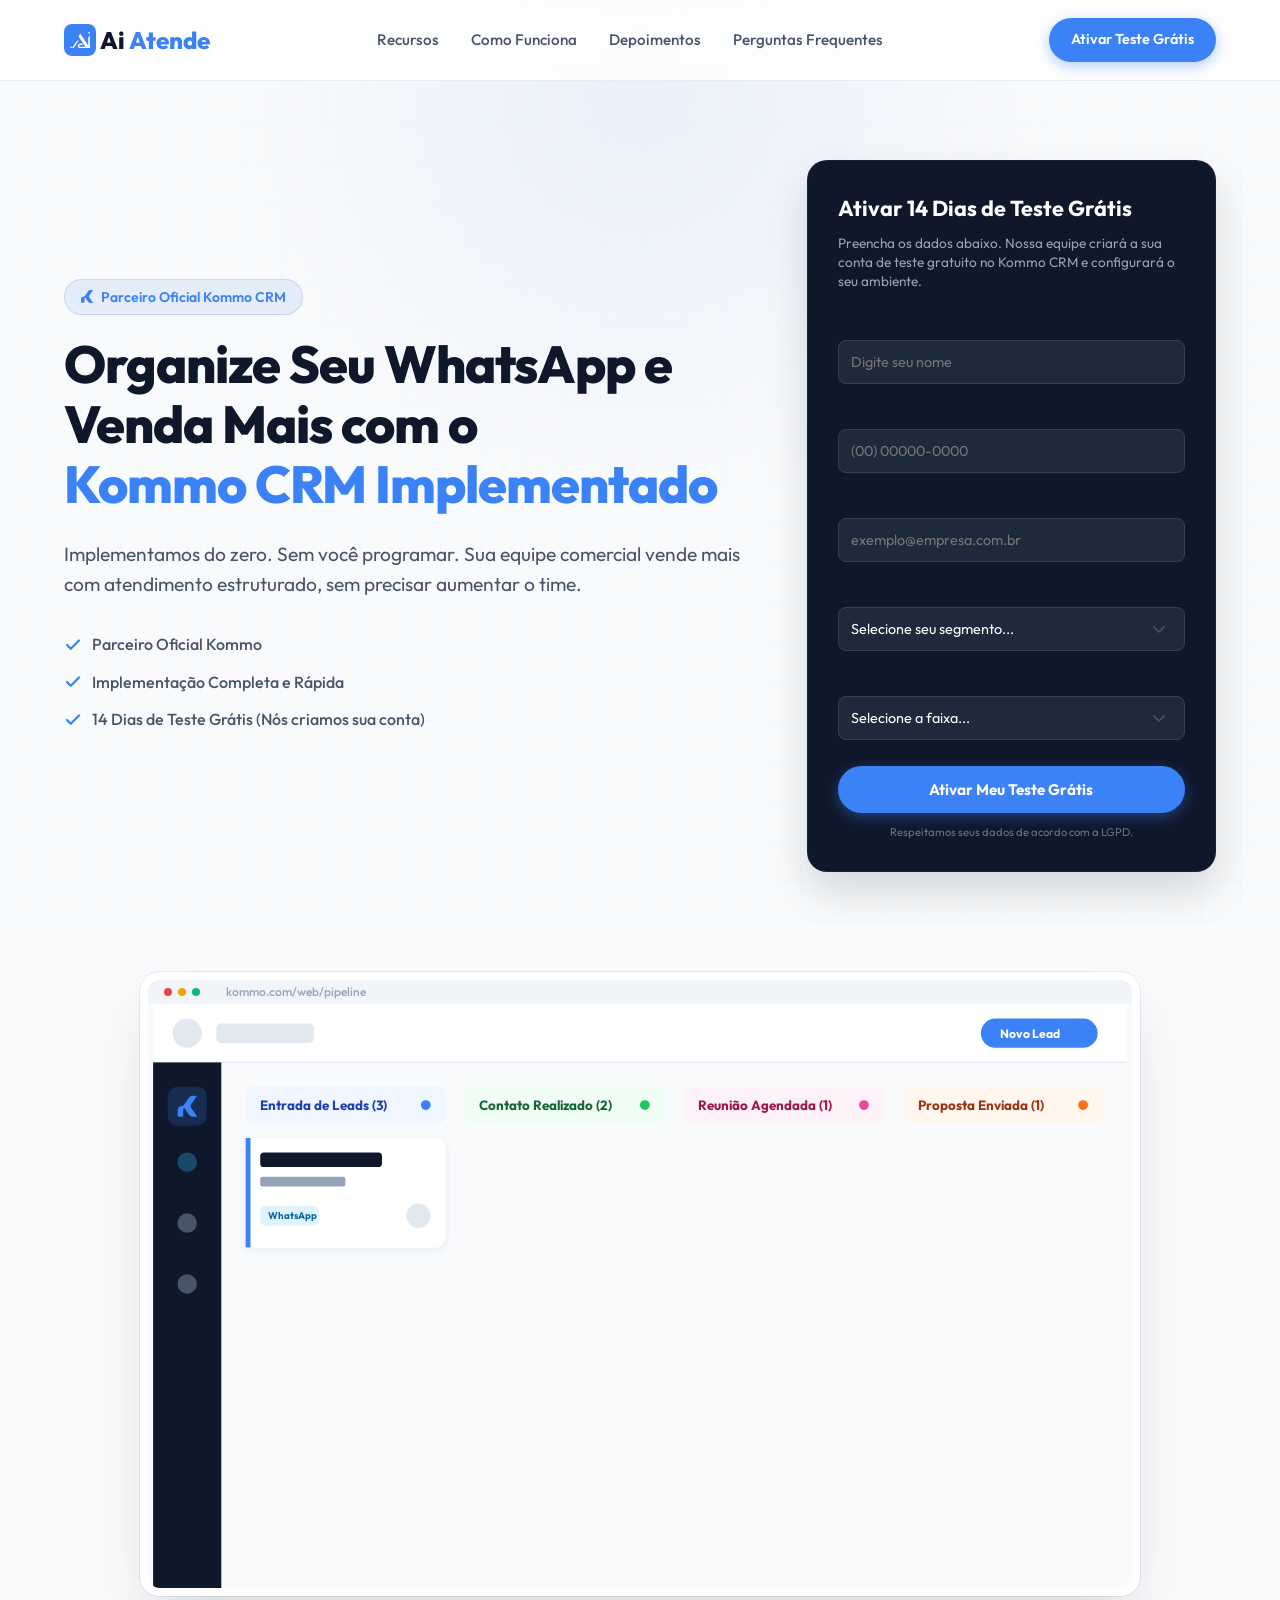
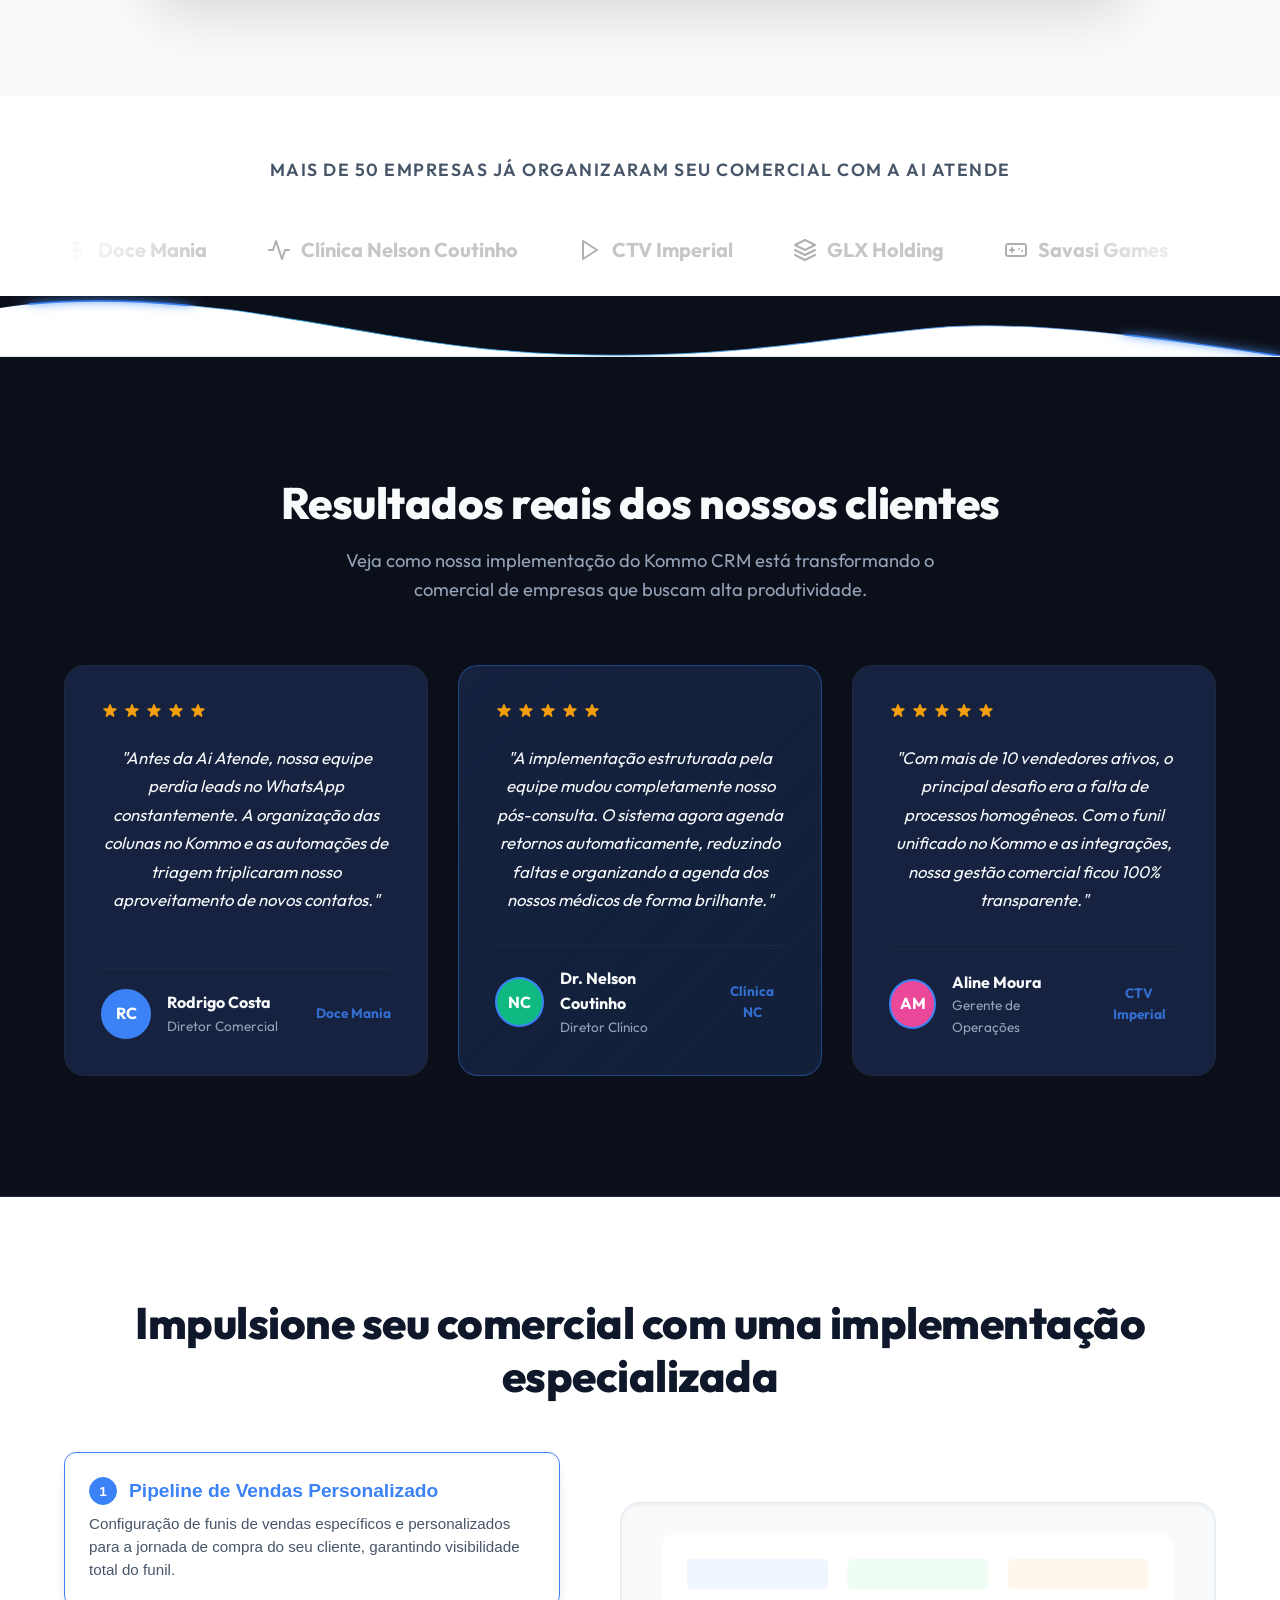
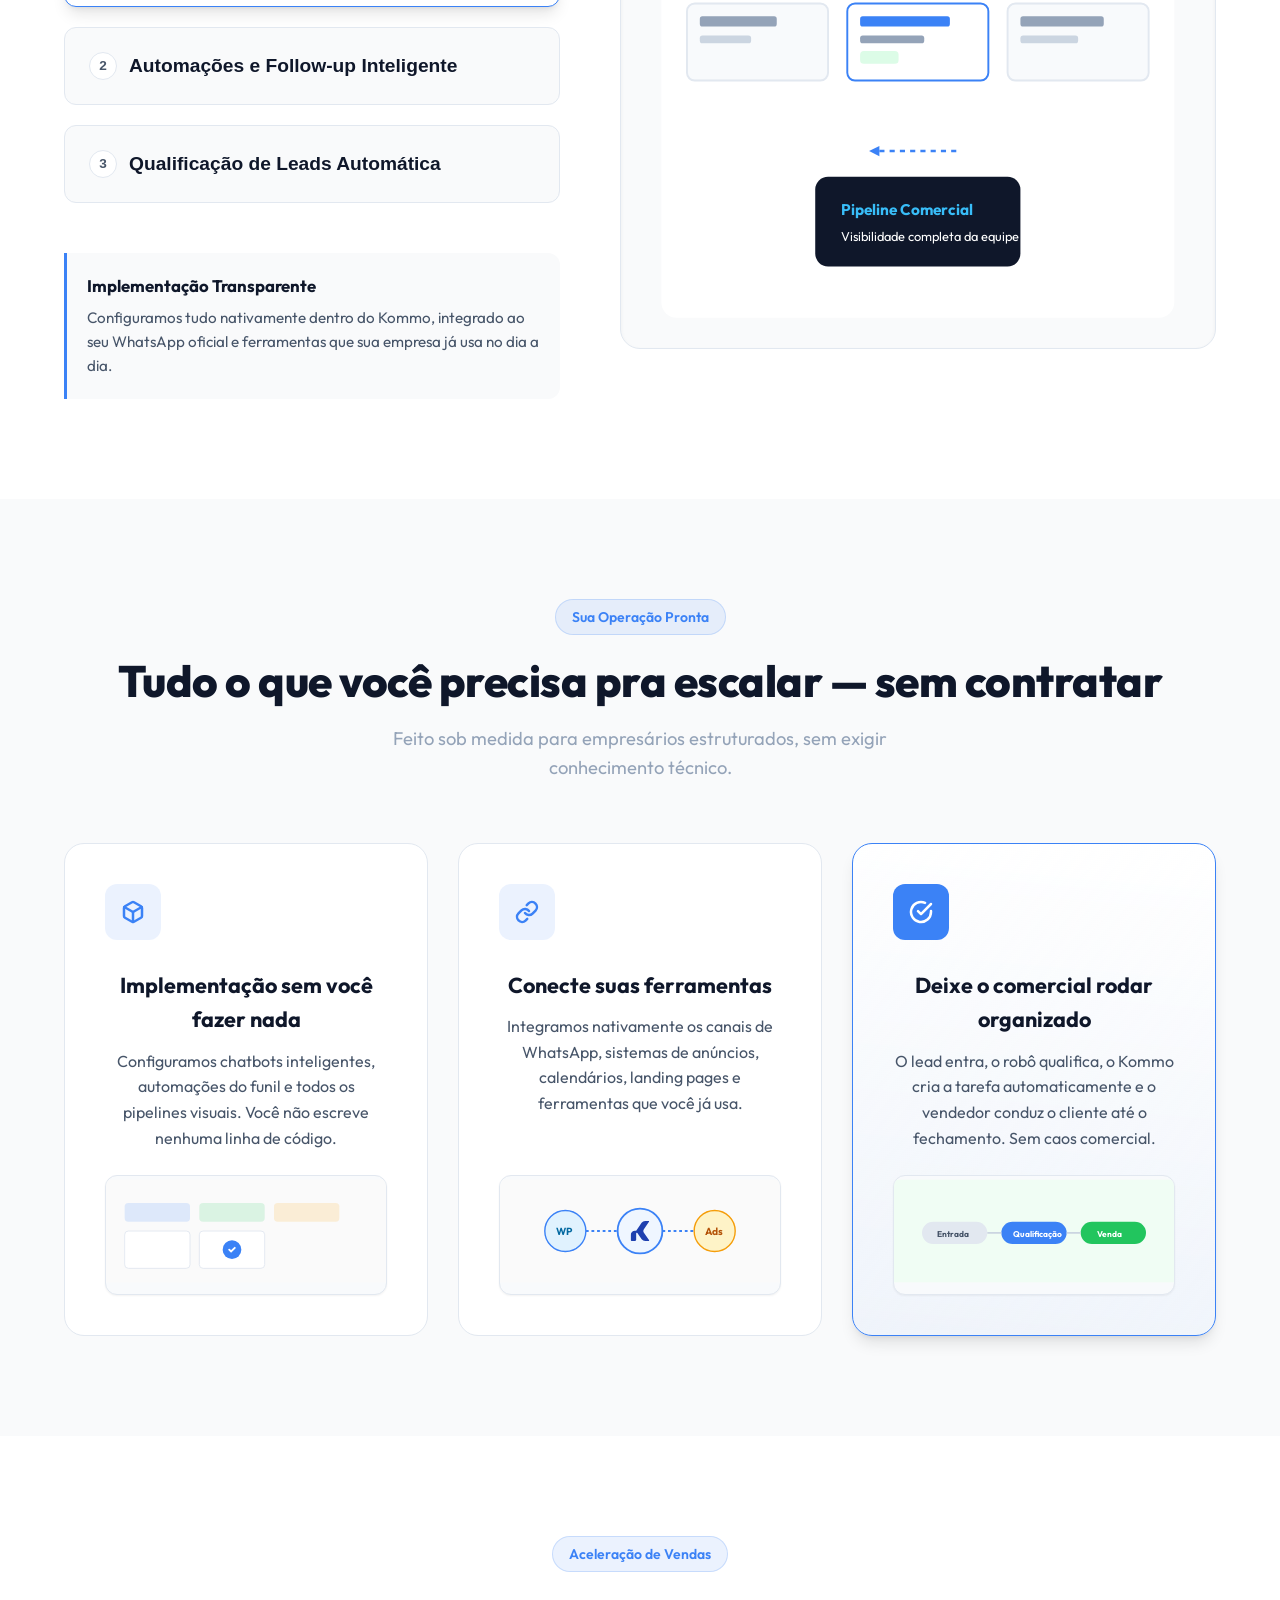
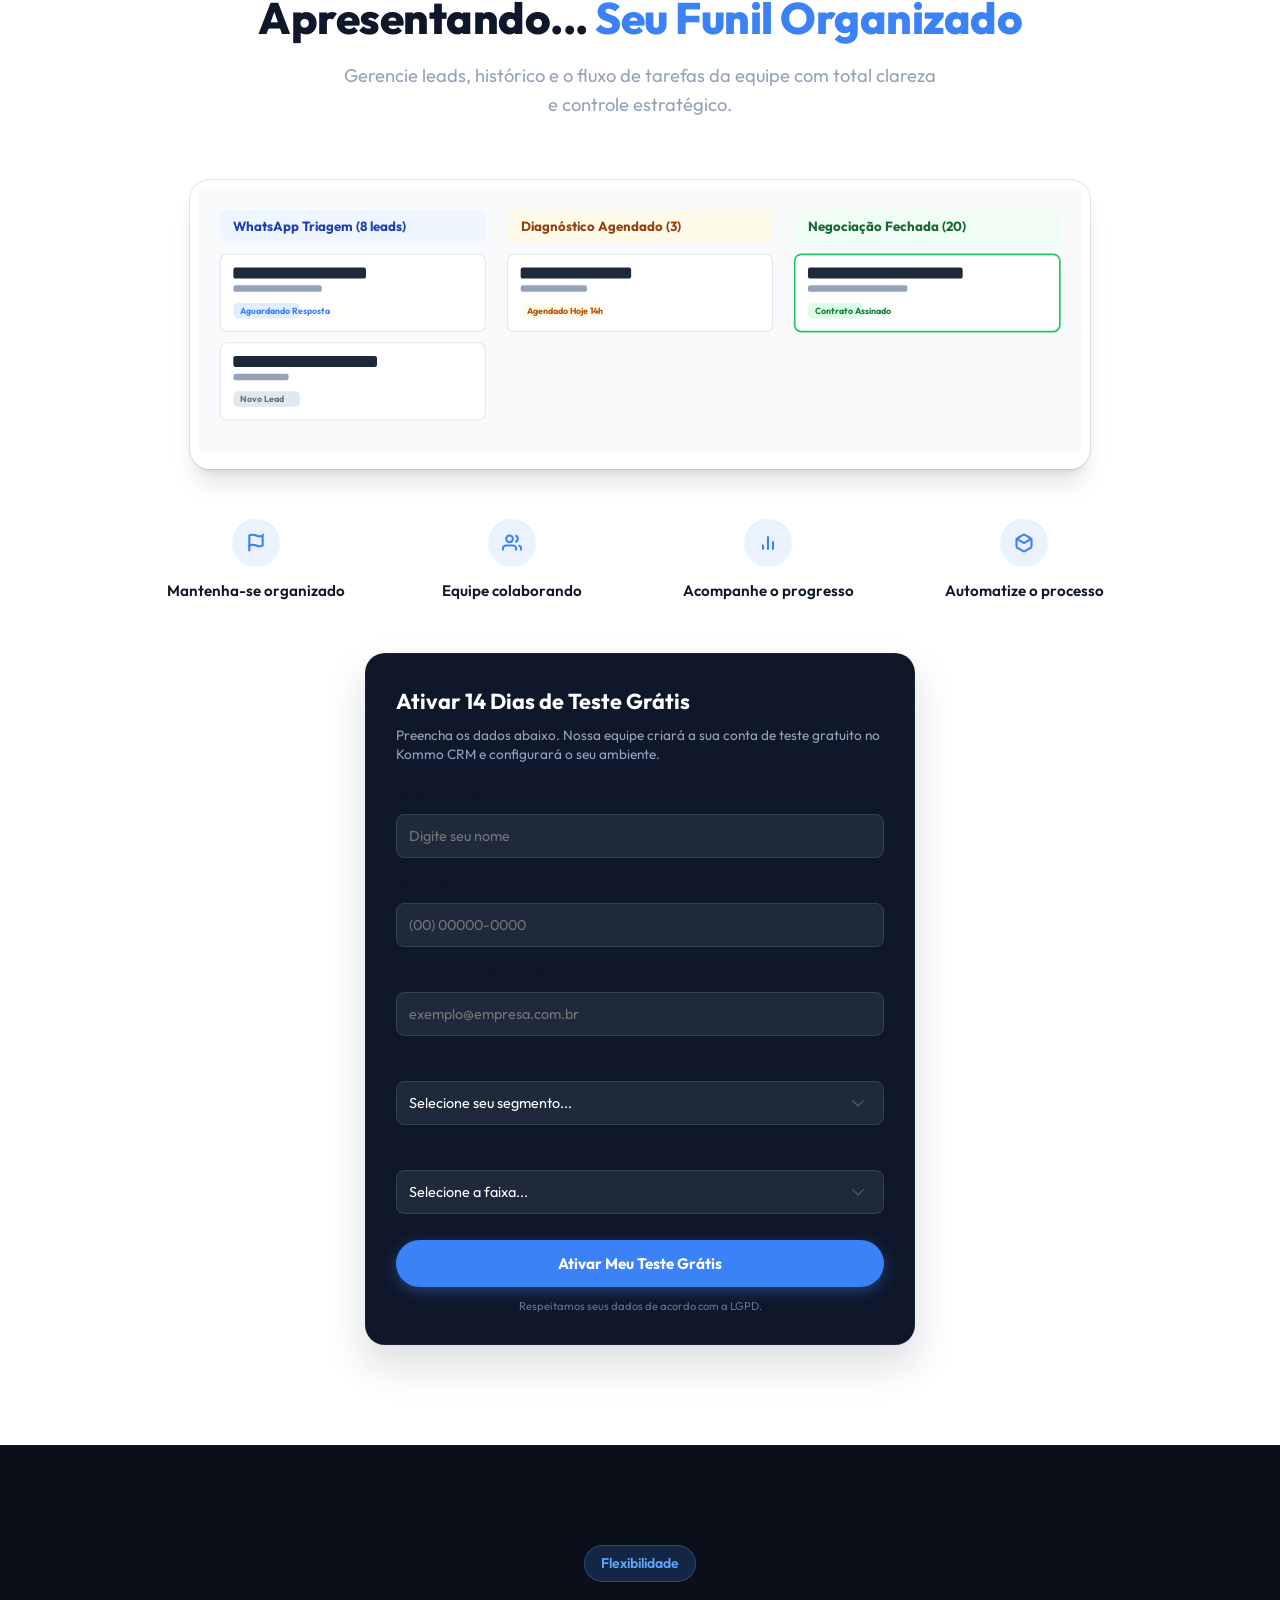
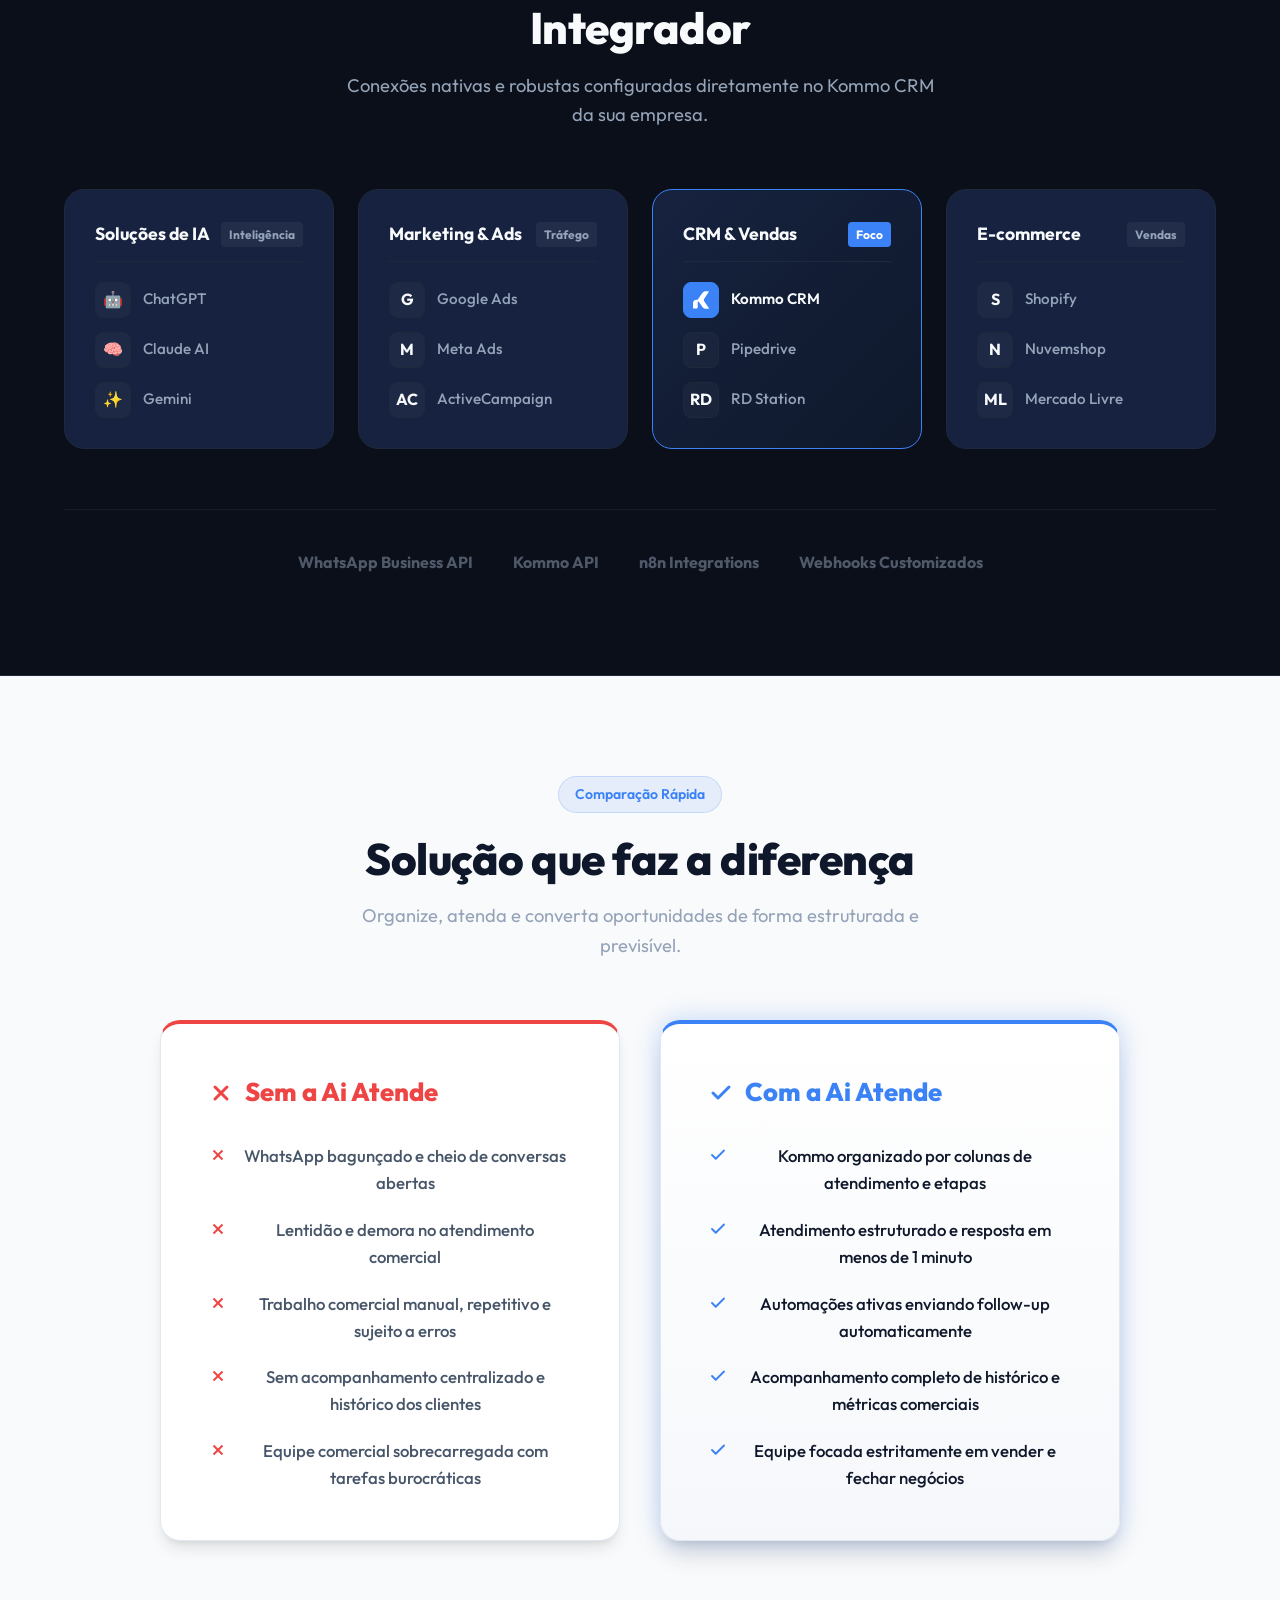
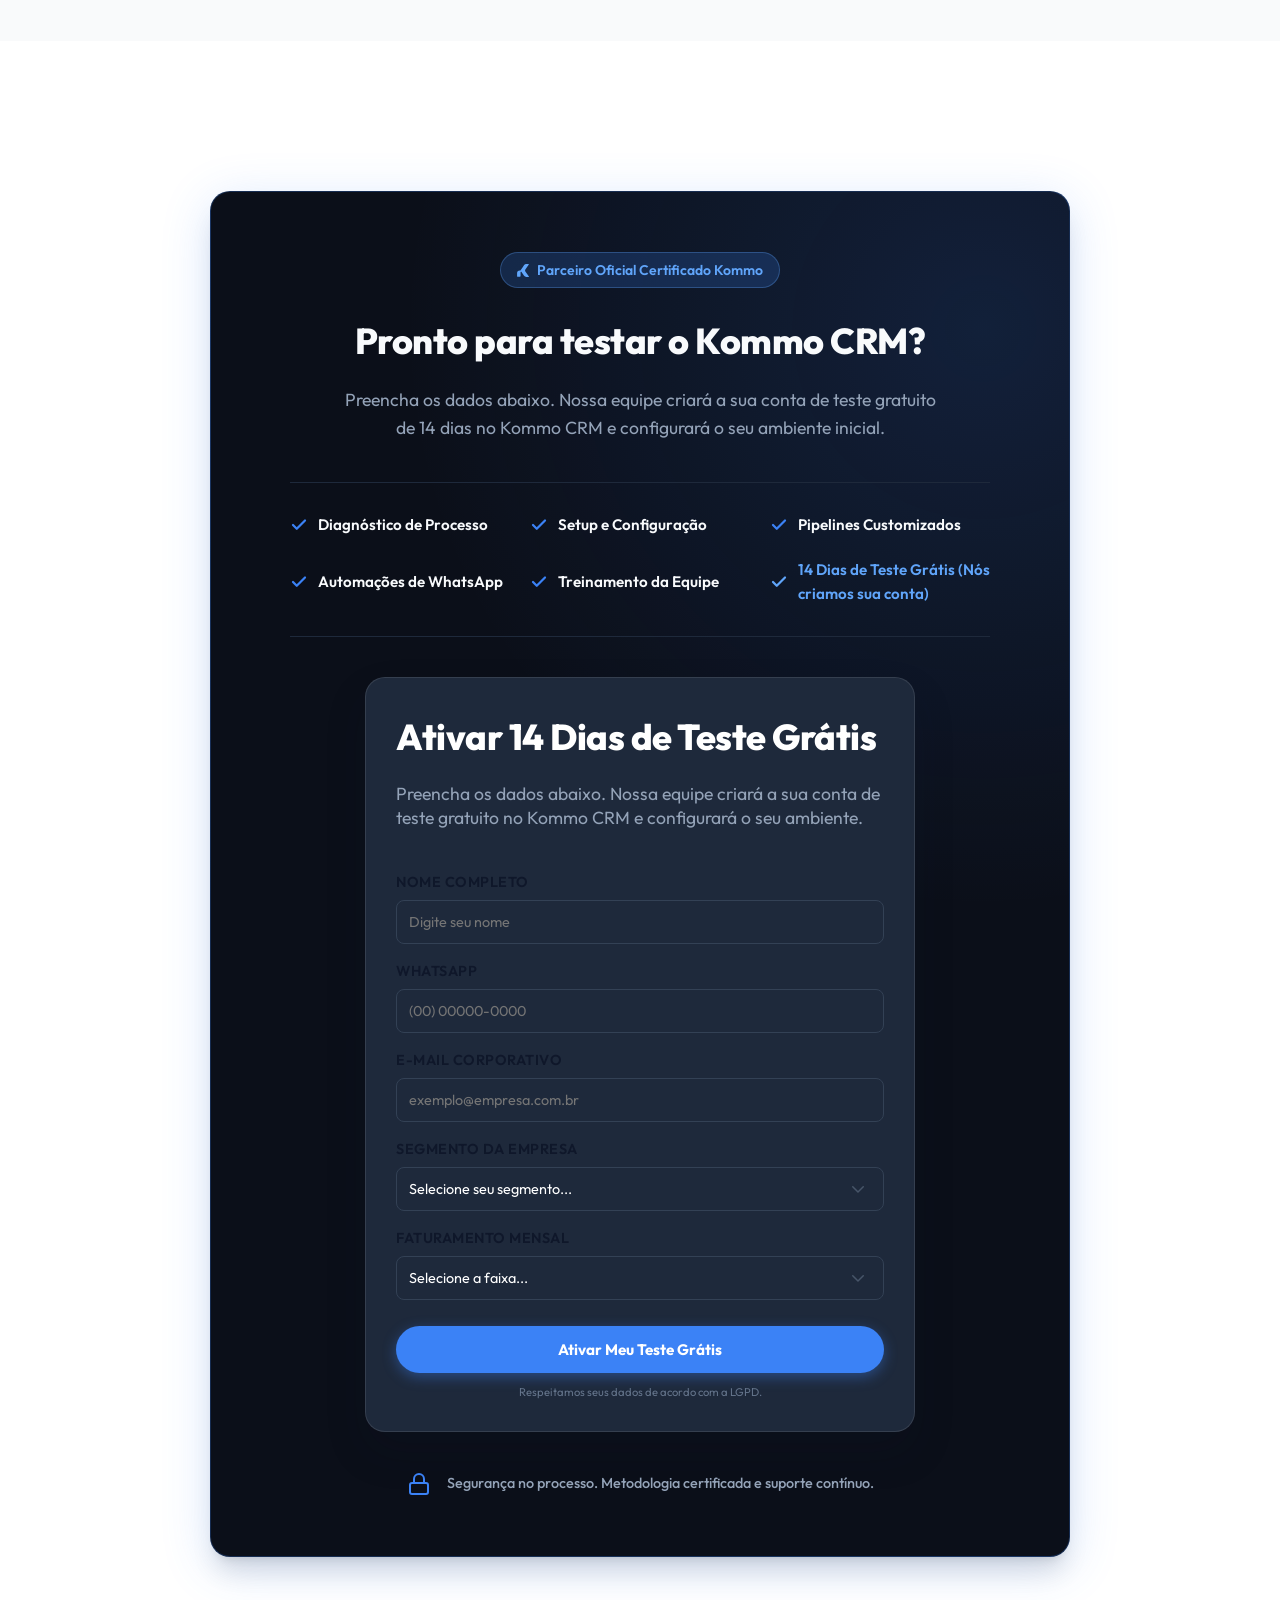
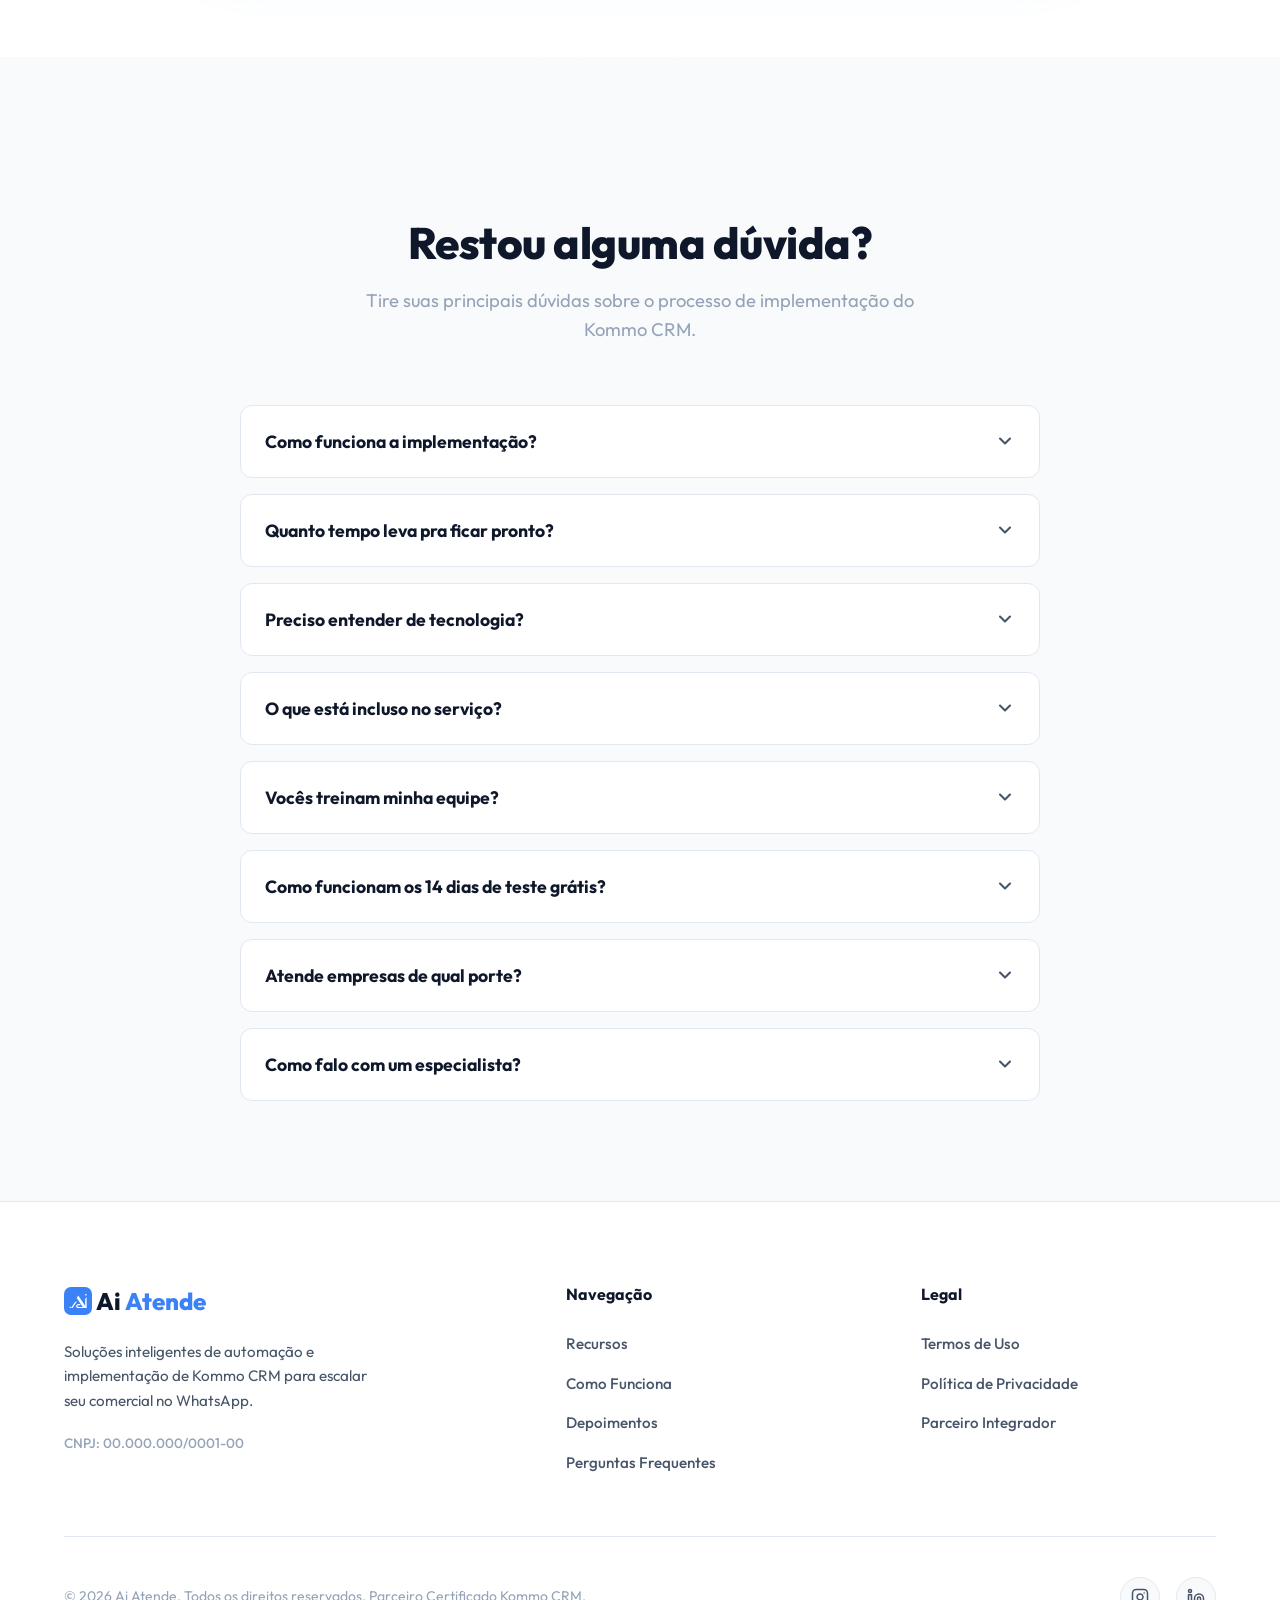
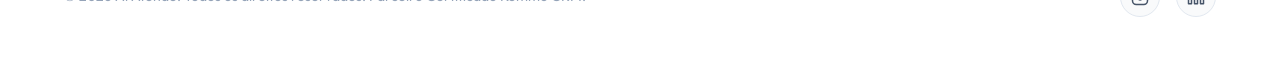
==== commit 72089ddb: "feat: change form headings and buttons to focus on 14-day free trial account activation" ====
--- a/index.html
+++ b/index.html
@@ -59,7 +59,7 @@
       </nav>
 
       <div style="display: flex; align-items: center; gap: 16px;">
-        <a href="#bottom-form-section" class="btn btn-primary">Solicitar Diagnóstico</a>
+        <a href="#bottom-form-section" class="btn btn-primary">Ativar Teste Grátis</a>
         <button class="menu-toggle" id="menu-toggle" aria-label="Abrir menu de navegação" aria-expanded="false" aria-controls="nav-menu">
           <svg width="24" height="24" viewBox="0 0 24 24" fill="none" stroke="currentColor" stroke-width="2.5" stroke-linecap="round" stroke-linejoin="round">
             <line x1="3" y1="12" x2="21" y2="12"></line>
@@ -108,8 +108,8 @@
       <!-- Direita: Formulário de Qualificação -->
       <div class="hero-form-wrapper">
         <div class="lead-form-card">
-          <h3>Solicitar Diagnóstico Gratuito</h3>
-          <p>Preencha os dados abaixo para receber um diagnóstico comercial no WhatsApp e ver os dados no nosso CRM.</p>
+          <h3>Ativar 14 Dias de Teste Grátis</h3>
+          <p>Preencha os dados abaixo. Nossa equipe criará a sua conta de teste gratuito no Kommo CRM e configurará o seu ambiente.</p>
           <form id="hero-diagnostic-form" novalidate>
             <div class="form-group">
               <label for="hero-lead-name">Nome Completo</label>
@@ -148,7 +148,7 @@
               </select>
             </div>
             <button type="submit" class="btn btn-primary btn-form btn-whatsapp-track" id="hero-submit-btn">
-              <span>Enviar Dados para o CRM</span>
+              <span>Ativar Meu Teste Grátis</span>
             </button>
             <p class="form-disclaimer">Respeitamos seus dados de acordo com a LGPD.</p>
           </form>
@@ -751,8 +751,8 @@
       <!-- Formulário de Qualificação Mid-Page -->
       <div class="mid-form-wrapper" style="max-width: 550px; margin: 40px auto 0; text-align: left;">
         <div class="lead-form-card">
-          <h3>Solicitar Diagnóstico Gratuito</h3>
-          <p>Preencha os dados abaixo para receber um diagnóstico comercial no WhatsApp e ver os dados no nosso CRM.</p>
+          <h3>Ativar 14 Dias de Teste Grátis</h3>
+          <p>Preencha os dados abaixo. Nossa equipe criará a sua conta de teste gratuito no Kommo CRM e configurará o seu ambiente.</p>
           <form id="mid-diagnostic-form" novalidate>
             <div class="form-group">
               <label for="mid-lead-name">Nome Completo</label>
@@ -791,7 +791,7 @@
               </select>
             </div>
             <button type="submit" class="btn btn-primary btn-form btn-whatsapp-track" id="mid-submit-btn">
-              <span>Solicitar Diagnóstico Gratuito</span>
+              <span>Ativar Meu Teste Grátis</span>
             </button>
             <p class="form-disclaimer">Respeitamos seus dados de acordo com a LGPD.</p>
           </form>
@@ -992,8 +992,8 @@
           </svg>
           Parceiro Oficial Certificado Kommo
         </div>
-        <h3>Pronto pra organizar seu comercial?</h3>
-        <p>Desenvolvemos uma implementação 100% personalizada para os processos do seu negócio. Fale com um de nossos especialistas e ganhe um Diagnóstico de Processos gratuito.</p>
+        <h3>Pronto para testar o Kommo CRM?</h3>
+        <p>Preencha os dados abaixo. Nossa equipe criará a sua conta de teste gratuito de 14 dias no Kommo CRM e configurará o seu ambiente inicial.</p>
         
         <div class="deliverables-checklist">
           <div class="deliverable-item">
@@ -1025,8 +1025,8 @@
         <!-- Formulário de Qualificação Final -->
         <div class="bottom-form-wrapper" id="bottom-form-section" style="max-width: 550px; margin: 40px auto 0; text-align: left;">
           <div class="lead-form-card" style="background-color: #1E293B; border-color: rgba(255, 255, 255, 0.1);">
-            <h3>Solicitar Diagnóstico Gratuito</h3>
-            <p>Preencha os dados abaixo para receber um diagnóstico comercial no WhatsApp e ver os dados no nosso CRM.</p>
+            <h3>Ativar 14 Dias de Teste Grátis</h3>
+            <p>Preencha os dados abaixo. Nossa equipe criará a sua conta de teste gratuito no Kommo CRM e configurará o seu ambiente.</p>
             <form id="bottom-diagnostic-form" novalidate>
               <div class="form-group">
                 <label for="bottom-lead-name">Nome Completo</label>
@@ -1065,7 +1065,7 @@
                 </select>
               </div>
               <button type="submit" class="btn btn-primary btn-form btn-whatsapp-track" id="bottom-submit-btn">
-                <span>Solicitar Diagnóstico Gratuito</span>
+                <span>Ativar Meu Teste Grátis</span>
               </button>
               <p class="form-disclaimer">Respeitamos seus dados de acordo com a LGPD.</p>
             </form>
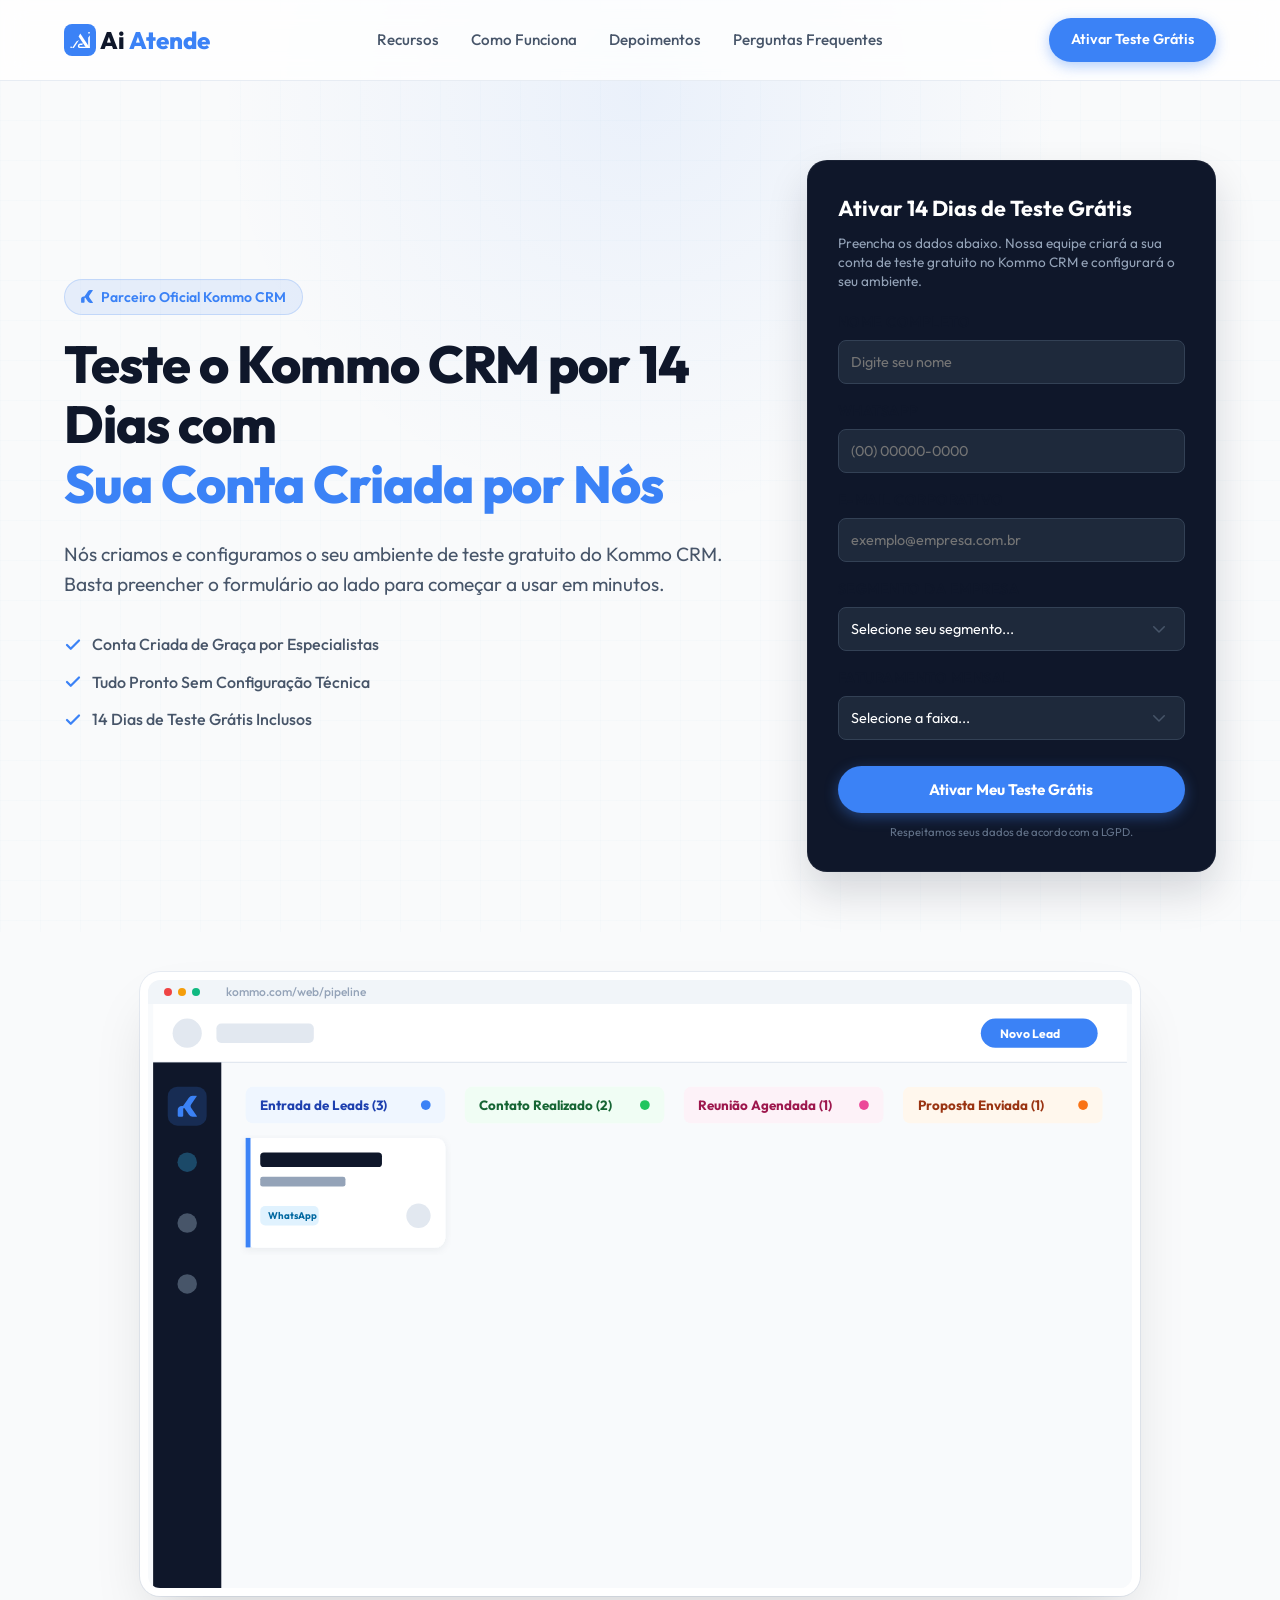
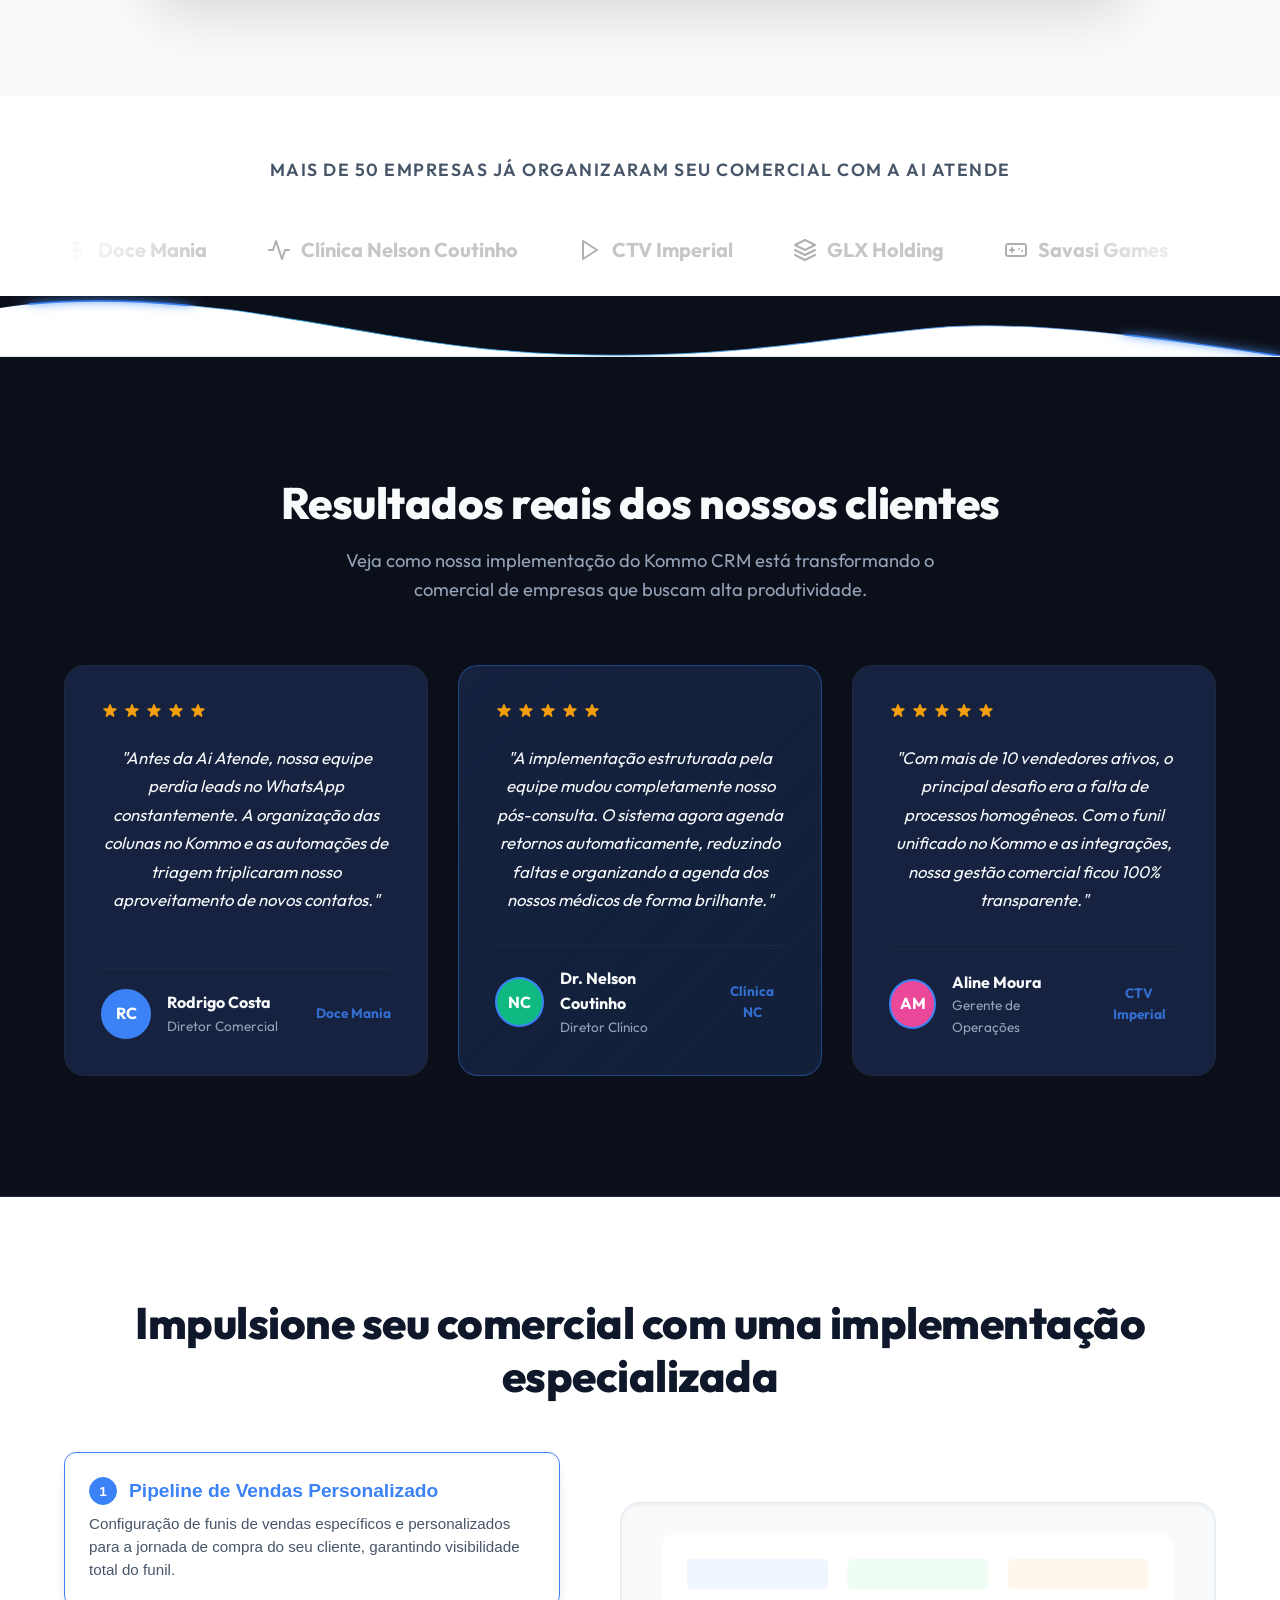
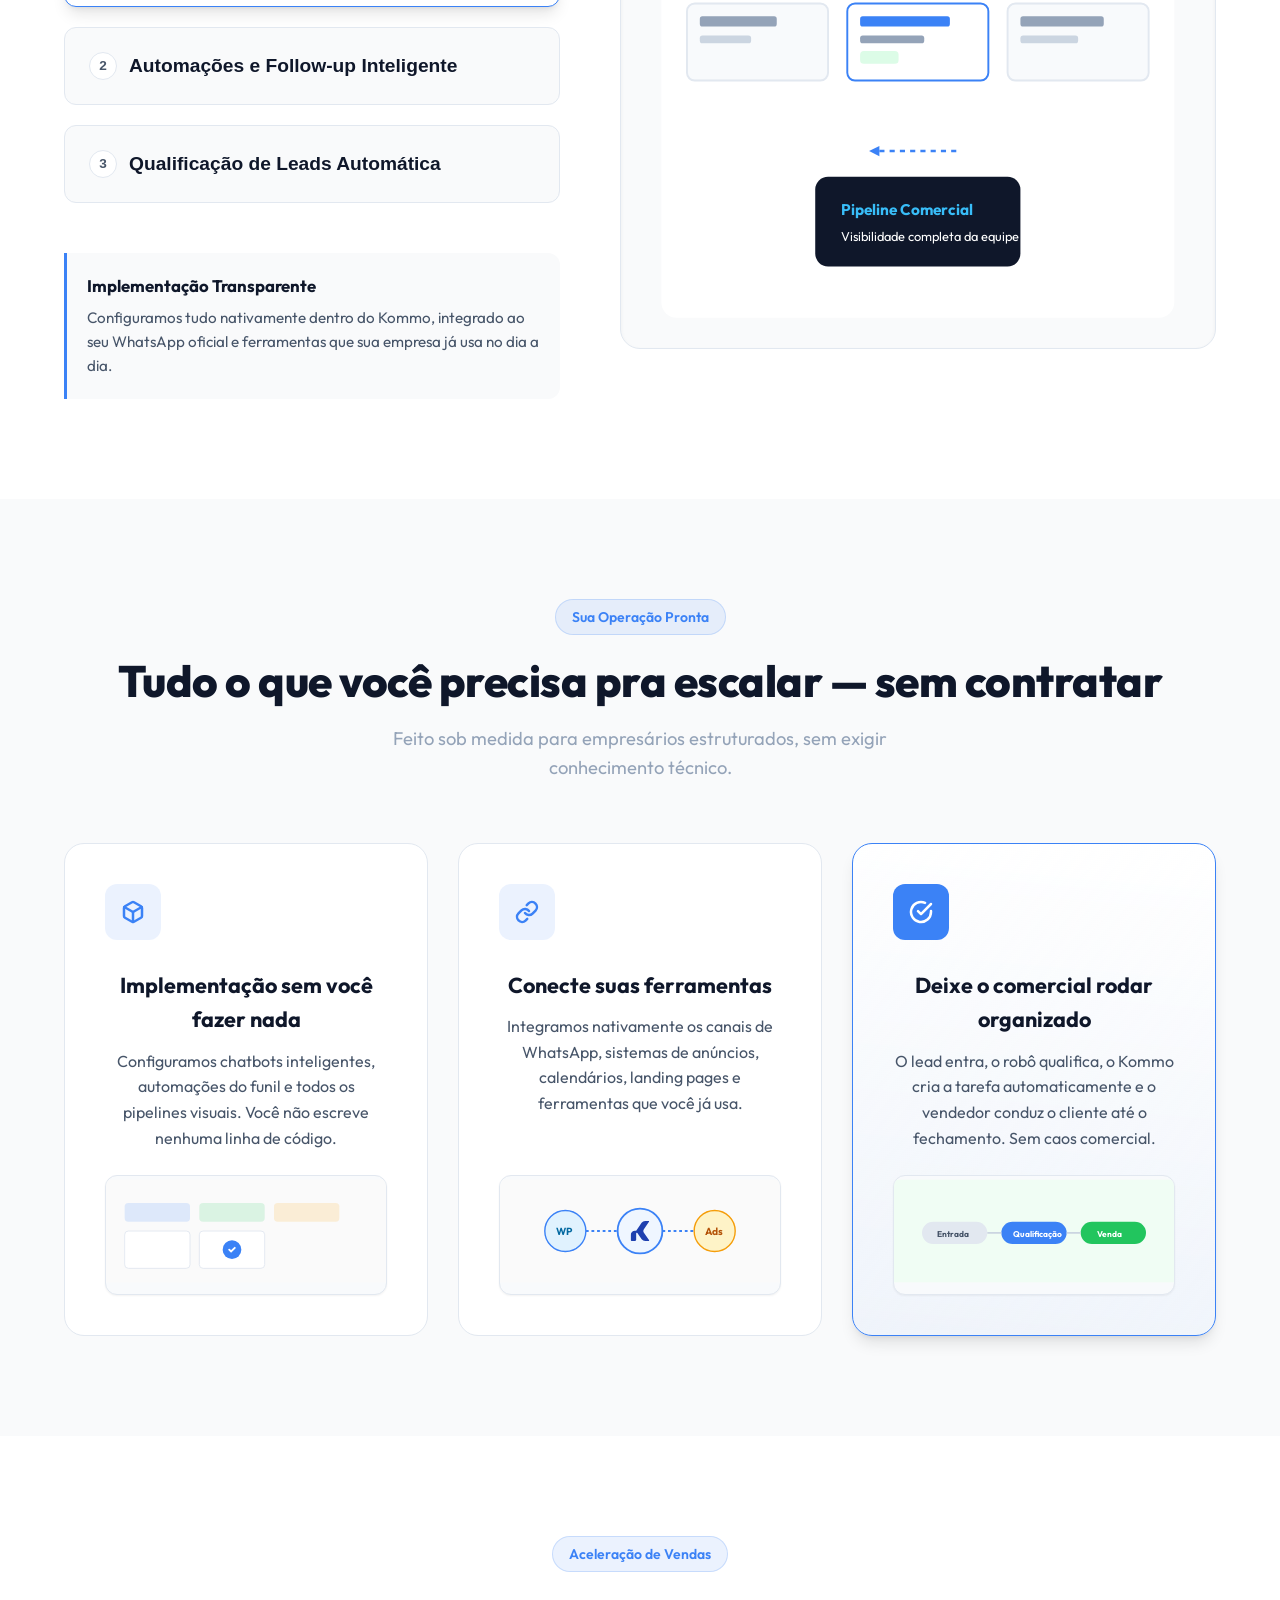
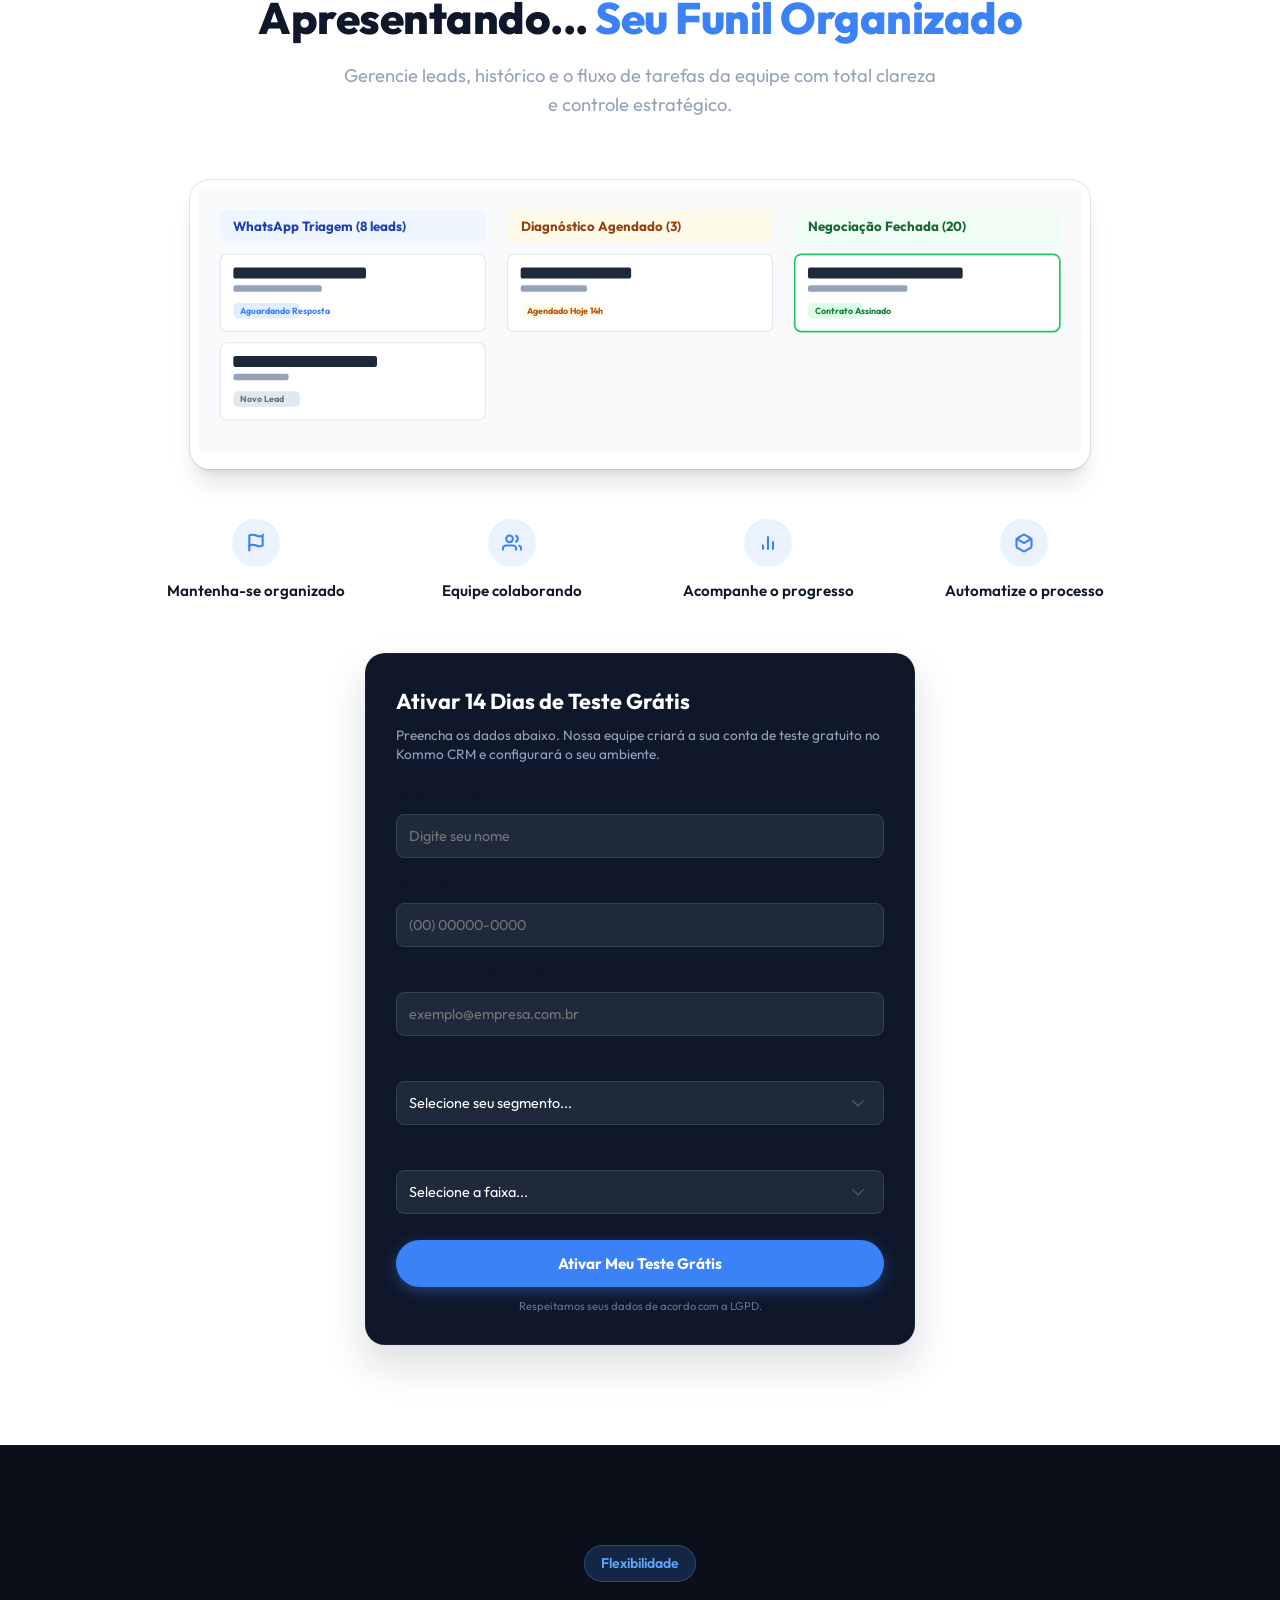
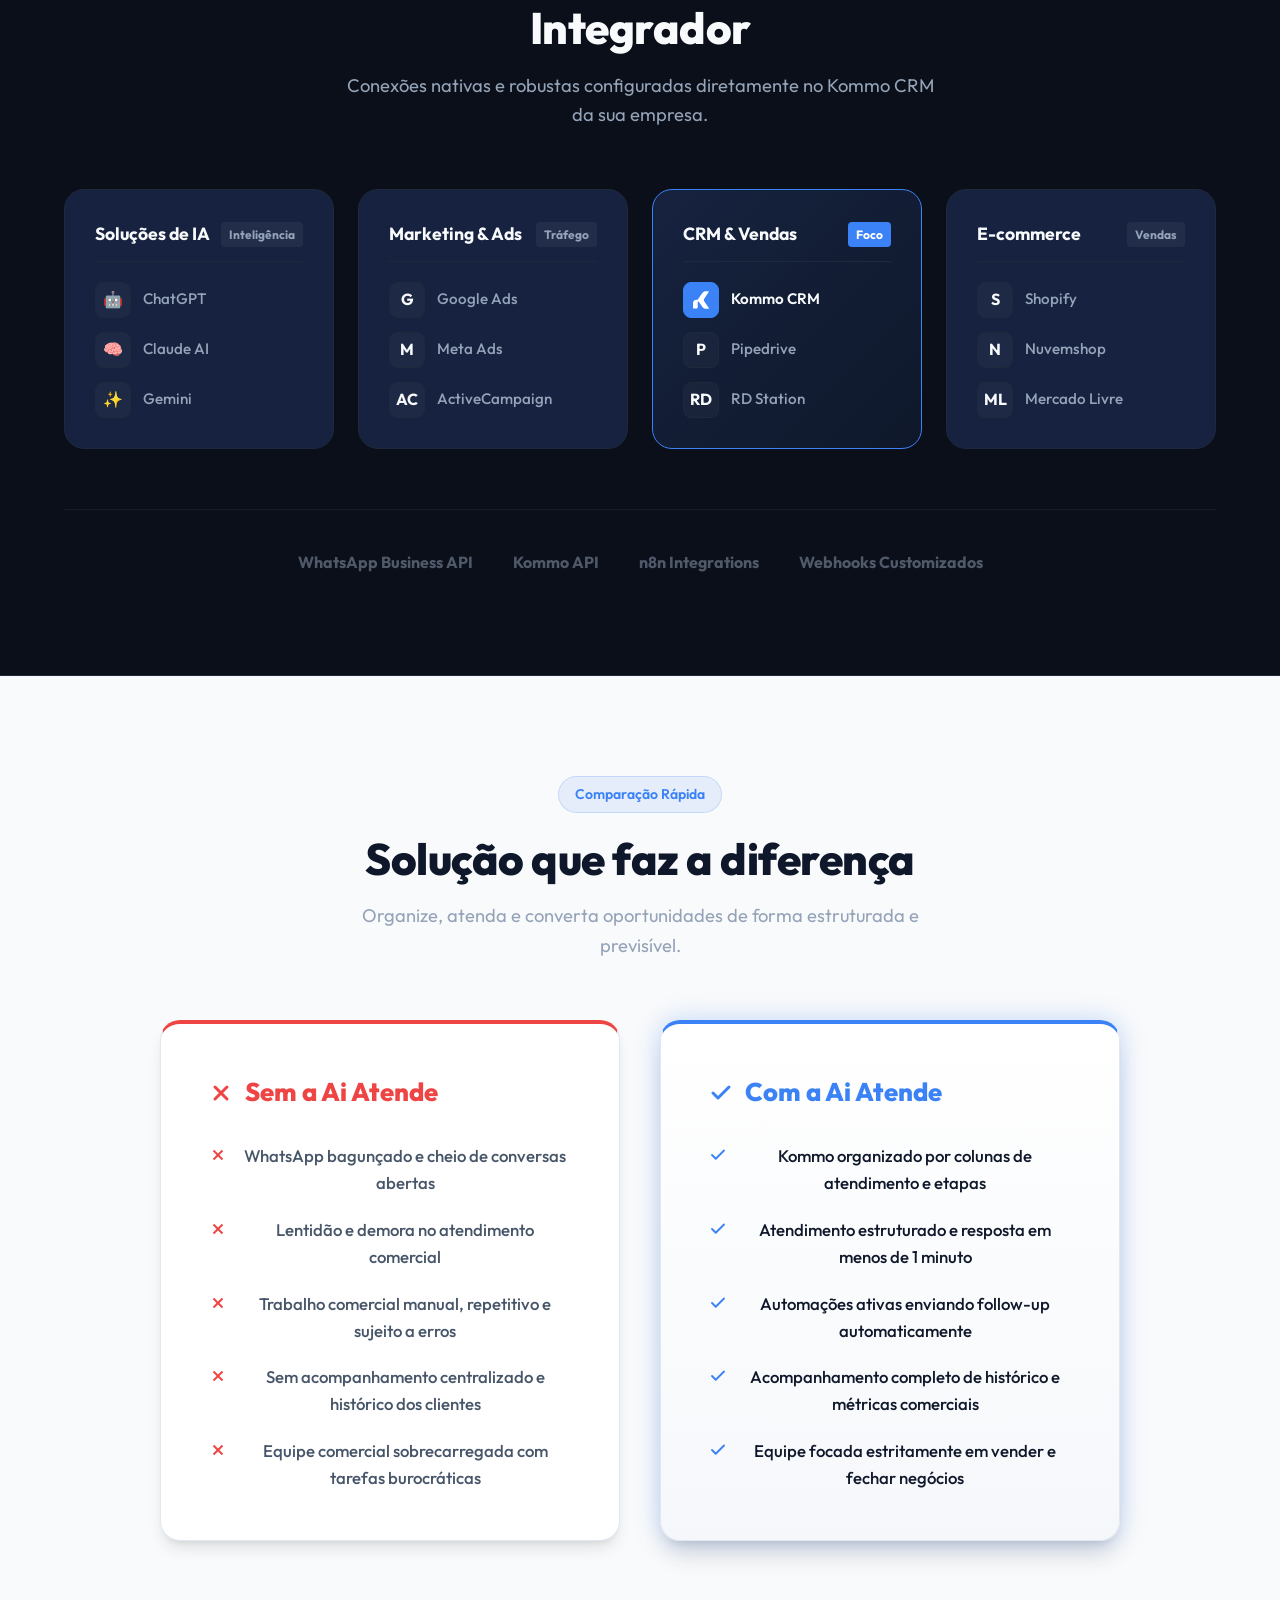
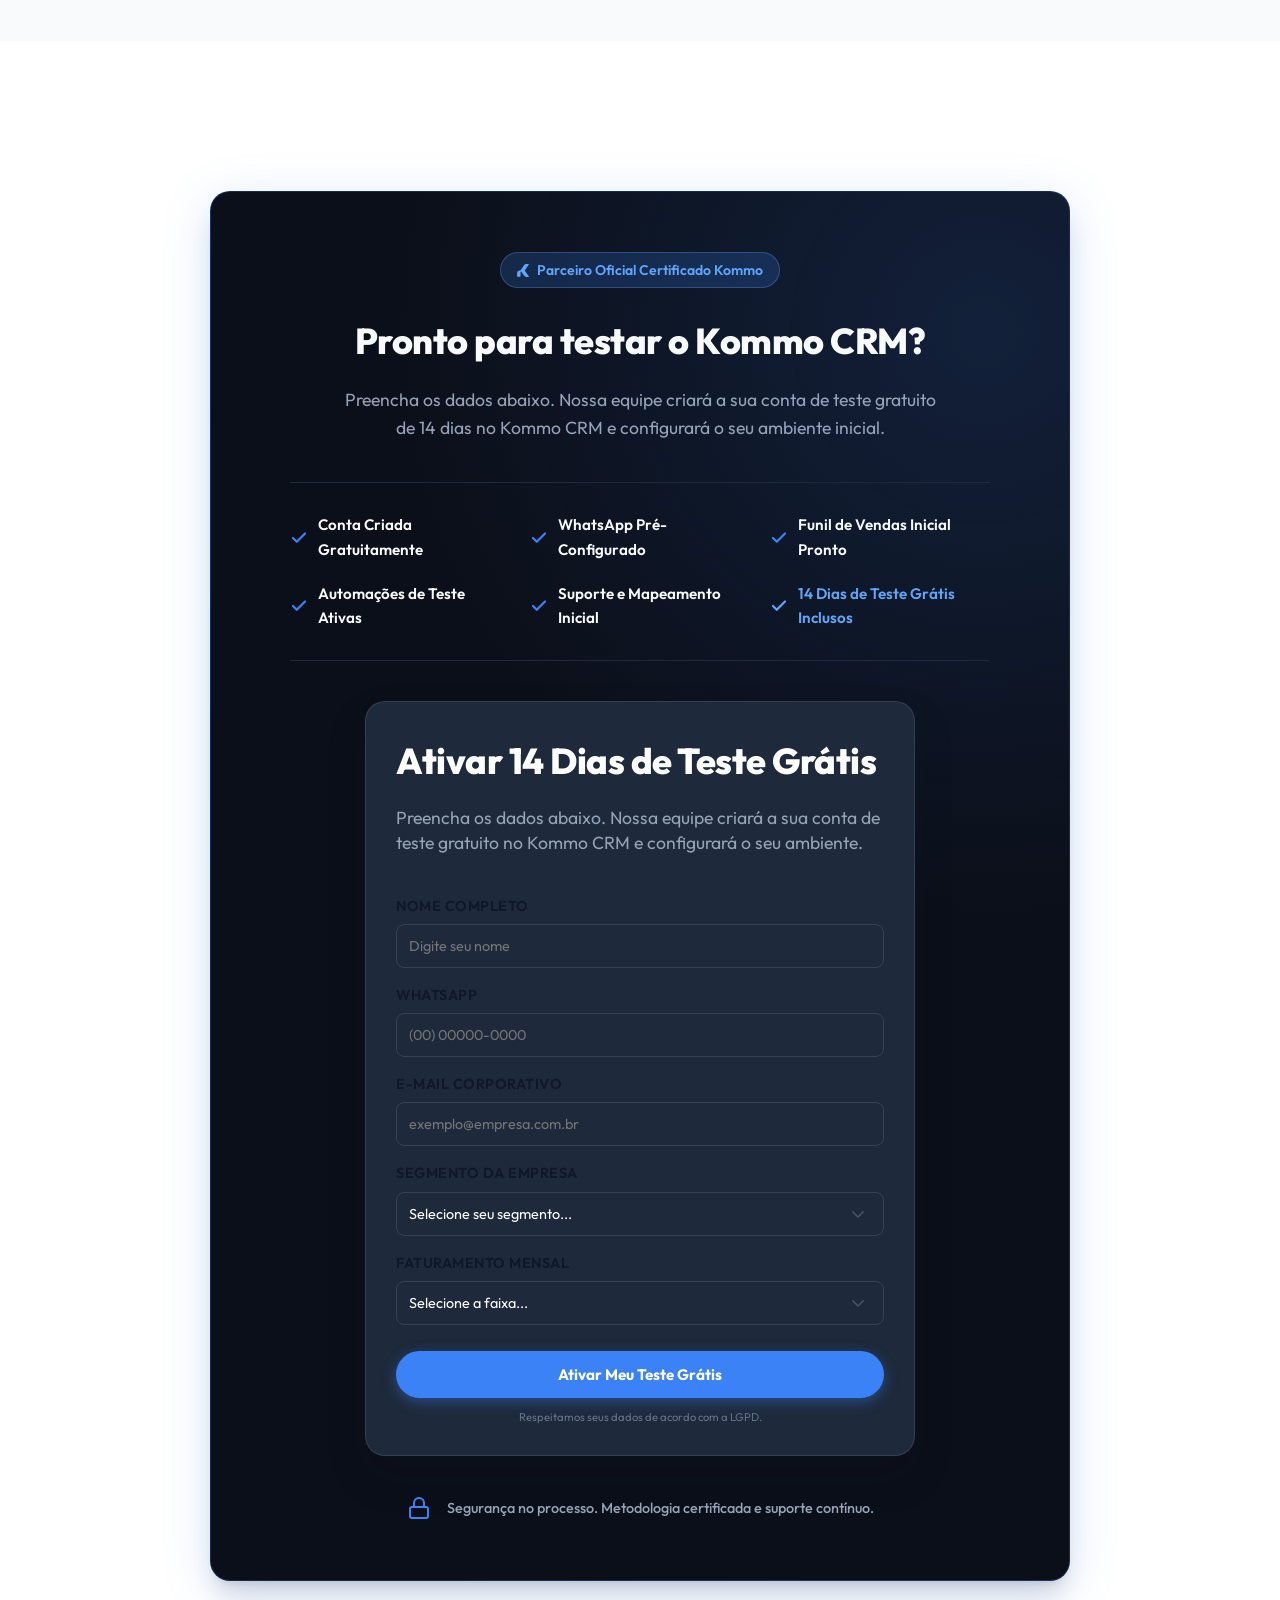
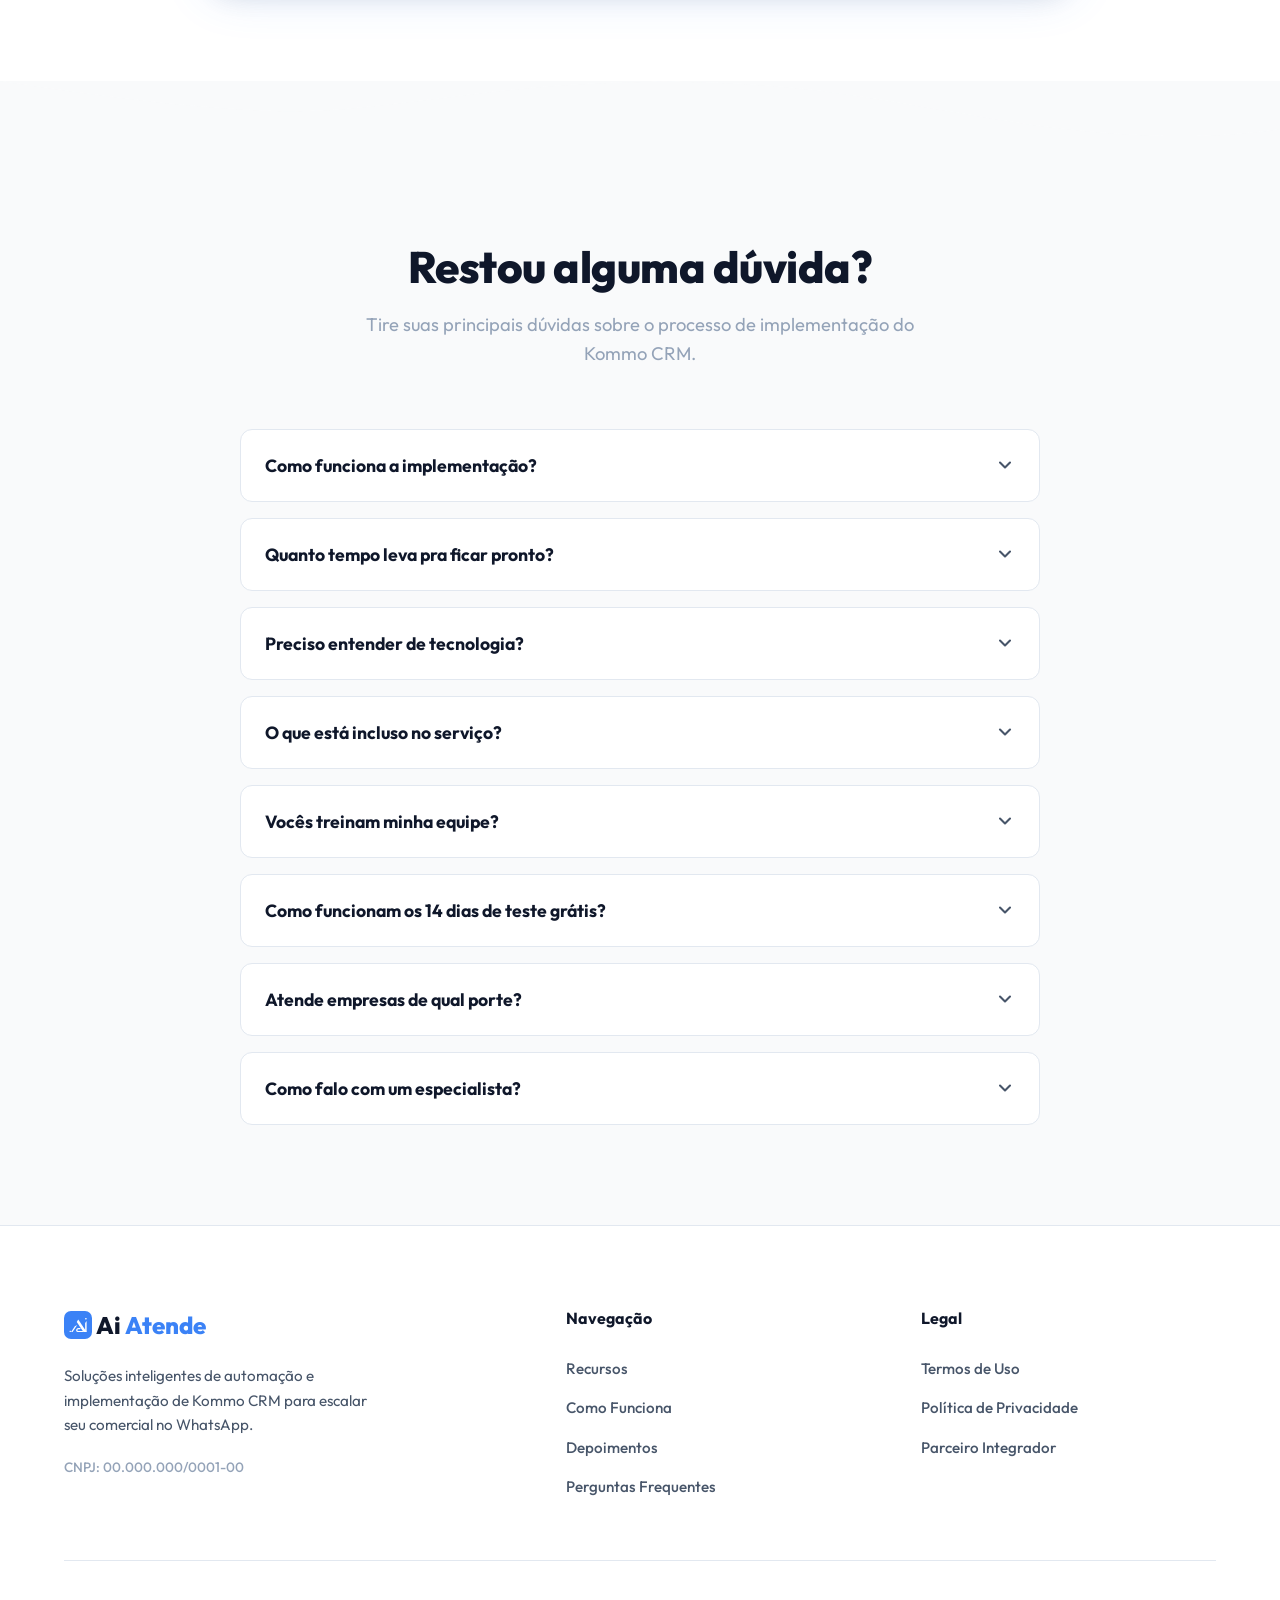
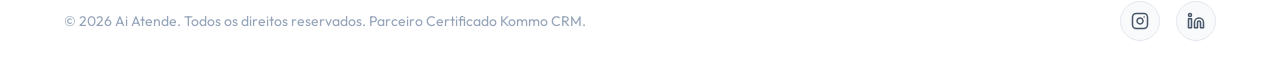
==== commit 70ca2072: "feat: complete rewrite of landing page hero text, checklists, and metadata to focus on 14-day free t" ====
--- a/index.html
+++ b/index.html
@@ -10,8 +10,8 @@
   <!-- End Google Tag Manager -->
   <meta charset="UTF-8">
   <meta name="viewport" content="width=device-width, initial-scale=1.0">
-  <meta name="description" content="Ai Atende - Implementação especializada de Kommo CRM no WhatsApp. Automatize seu comercial, organize seu funil de vendas e venda mais.">
-  <title>Ai Atende | Parceiro Oficial Kommo CRM - Implementação de WhatsApp CRM</title>
+  <meta name="description" content="Ative seus 14 dias de teste grátis no Kommo CRM. Criamos e configuramos a sua conta de teste gratuitamente. Basta preencher o formulário para começar.">
+  <title>Ai Atende | Teste Grátis de 14 Dias no Kommo CRM</title>
   
   <!-- CSS Link -->
   <link rel="stylesheet" href="css/style.css">
@@ -83,24 +83,24 @@
           Parceiro Oficial Kommo CRM
         </div>
         <h1 class="hero-title">
-          Organize Seu WhatsApp e Venda Mais com o<br>
-          <span class="text-primary">Kommo CRM Implementado</span>
+          Teste o Kommo CRM por 14 Dias com<br>
+          <span class="text-primary">Sua Conta Criada por Nós</span>
         </h1>
         <p class="hero-subtitle">
-          Implementamos do zero. Sem você programar. Sua equipe comercial vende mais com atendimento estruturado, sem precisar aumentar o time.
+          Nós criamos e configuramos o seu ambiente de teste gratuito do Kommo CRM. Basta preencher o formulário ao lado para começar a usar em minutos.
         </p>
         <ul class="hero-benefits">
           <li>
             <svg width="16" height="16" viewBox="0 0 24 24" fill="none" stroke="currentColor" stroke-width="3" stroke-linecap="round" stroke-linejoin="round"><polyline points="20 6 9 17 4 12"></polyline></svg>
-            Parceiro Oficial Kommo
+            Conta Criada de Graça por Especialistas
           </li>
           <li>
             <svg width="16" height="16" viewBox="0 0 24 24" fill="none" stroke="currentColor" stroke-width="3" stroke-linecap="round" stroke-linejoin="round"><polyline points="20 6 9 17 4 12"></polyline></svg>
-            Implementação Completa e Rápida
+            Tudo Pronto Sem Configuração Técnica
           </li>
           <li>
             <svg width="16" height="16" viewBox="0 0 24 24" fill="none" stroke="currentColor" stroke-width="3" stroke-linecap="round" stroke-linejoin="round"><polyline points="20 6 9 17 4 12"></polyline></svg>
-            14 Dias de Teste Grátis (Nós criamos sua conta)
+            14 Dias de Teste Grátis Inclusos
           </li>
         </ul>
       </div>
@@ -998,27 +998,27 @@
         <div class="deliverables-checklist">
           <div class="deliverable-item">
             <svg width="18" height="18" viewBox="0 0 24 24" fill="none" stroke="currentColor" stroke-width="3" stroke-linecap="round" stroke-linejoin="round"><polyline points="20 6 9 17 4 12"></polyline></svg>
-            Diagnóstico de Processo
+            Conta Criada Gratuitamente
           </div>
           <div class="deliverable-item">
             <svg width="18" height="18" viewBox="0 0 24 24" fill="none" stroke="currentColor" stroke-width="3" stroke-linecap="round" stroke-linejoin="round"><polyline points="20 6 9 17 4 12"></polyline></svg>
-            Setup e Configuração
+            WhatsApp Pré-Configurado
           </div>
           <div class="deliverable-item">
             <svg width="18" height="18" viewBox="0 0 24 24" fill="none" stroke="currentColor" stroke-width="3" stroke-linecap="round" stroke-linejoin="round"><polyline points="20 6 9 17 4 12"></polyline></svg>
-            Pipelines Customizados
+            Funil de Vendas Inicial Pronto
           </div>
           <div class="deliverable-item">
             <svg width="18" height="18" viewBox="0 0 24 24" fill="none" stroke="currentColor" stroke-width="3" stroke-linecap="round" stroke-linejoin="round"><polyline points="20 6 9 17 4 12"></polyline></svg>
-            Automações de WhatsApp
+            Automações de Teste Ativas
           </div>
           <div class="deliverable-item">
             <svg width="18" height="18" viewBox="0 0 24 24" fill="none" stroke="currentColor" stroke-width="3" stroke-linecap="round" stroke-linejoin="round"><polyline points="20 6 9 17 4 12"></polyline></svg>
-            Treinamento da Equipe
+            Suporte e Mapeamento Inicial
           </div>
           <div class="deliverable-item" style="color: #60A5FA;">
             <svg width="18" height="18" viewBox="0 0 24 24" fill="none" stroke="currentColor" stroke-width="3" stroke-linecap="round" stroke-linejoin="round" style="color: #60A5FA;"><polyline points="20 6 9 17 4 12"></polyline></svg>
-            14 Dias de Teste Grátis (Nós criamos sua conta)
+            14 Dias de Teste Grátis Inclusos
           </div>
         </div>
         
